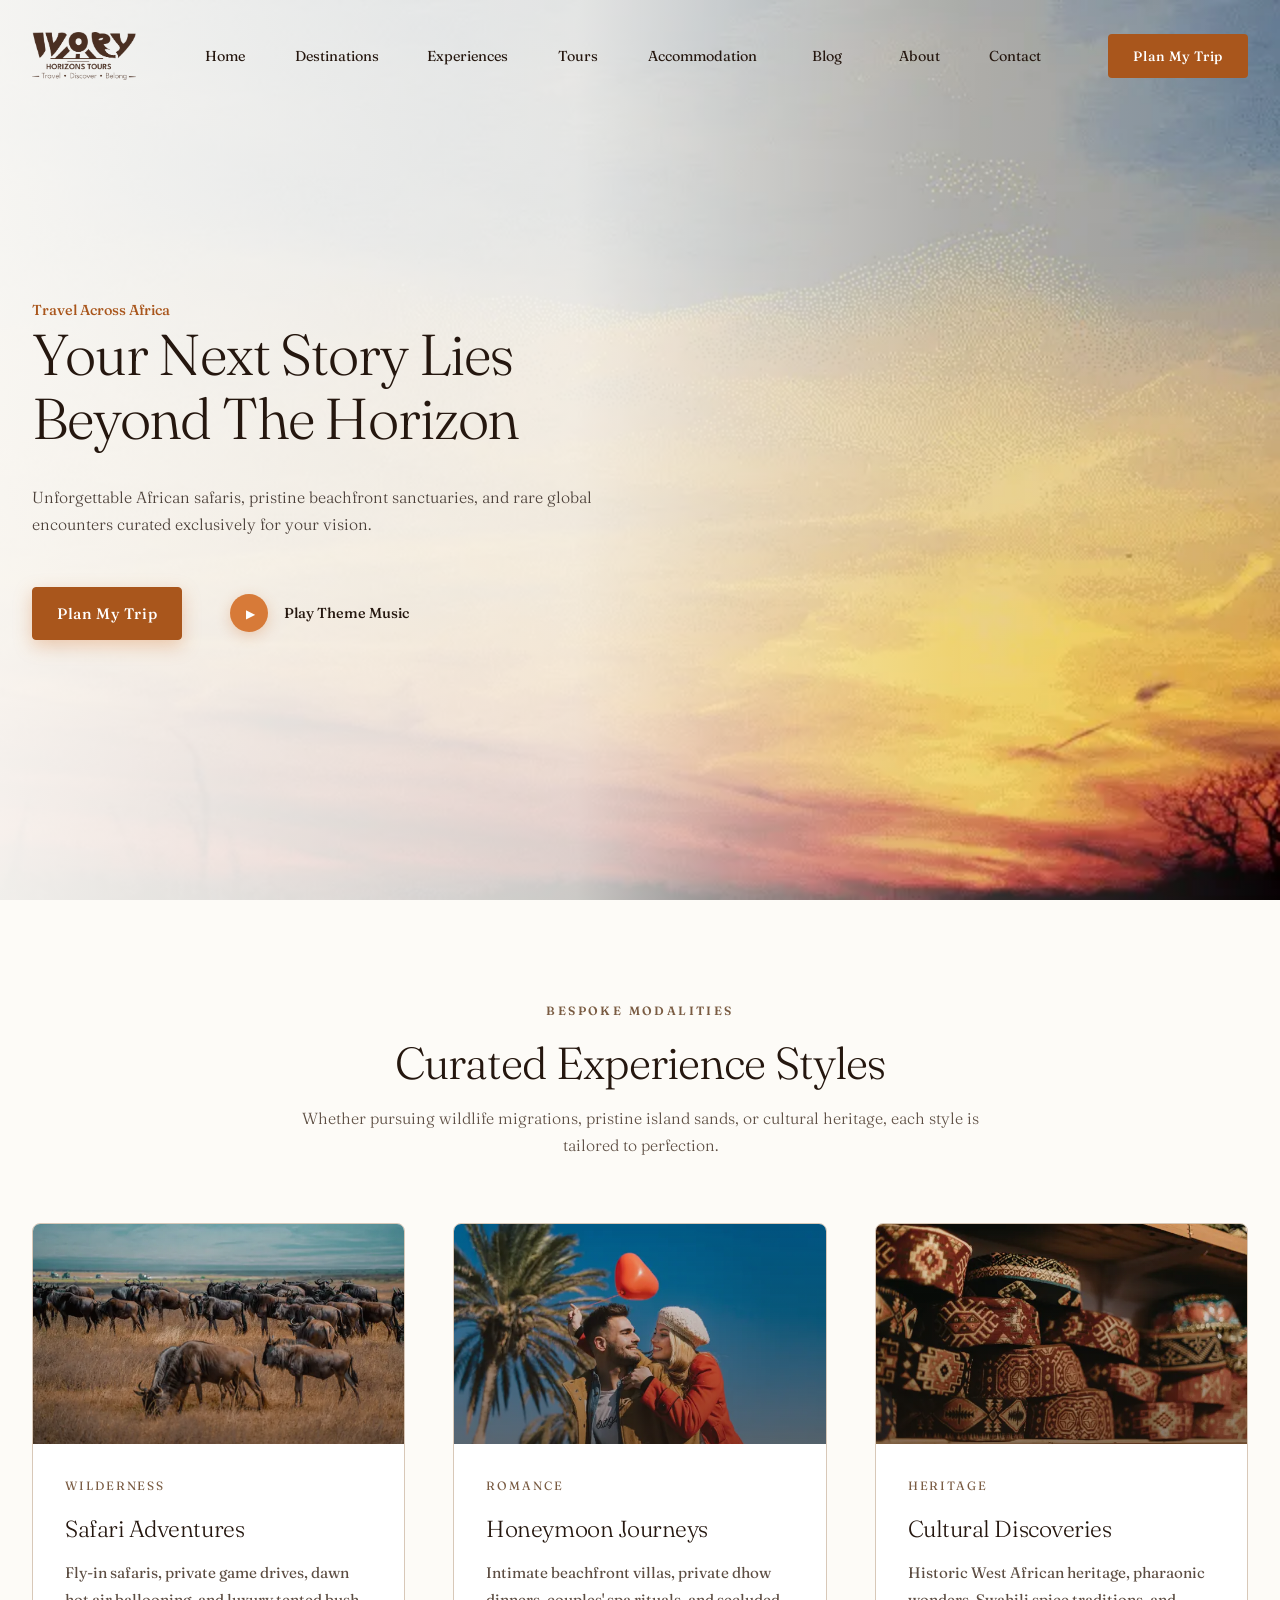
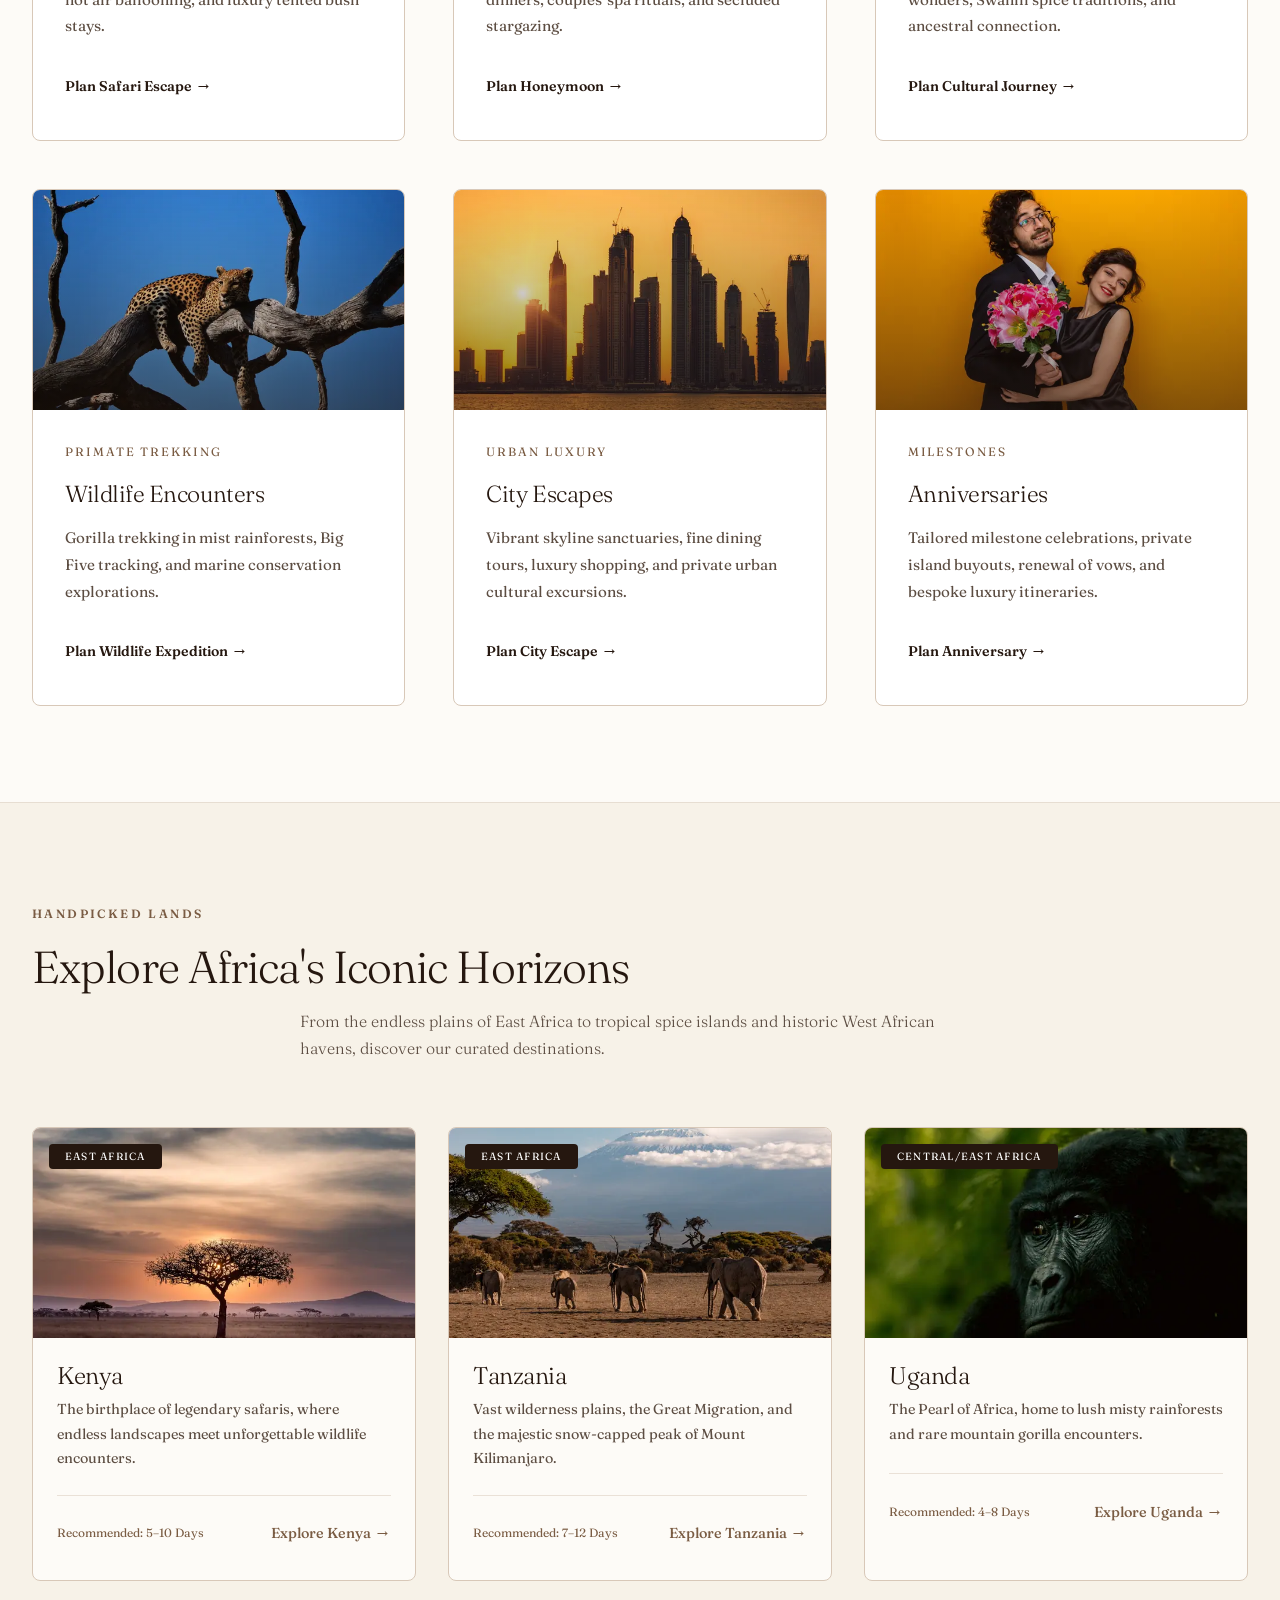
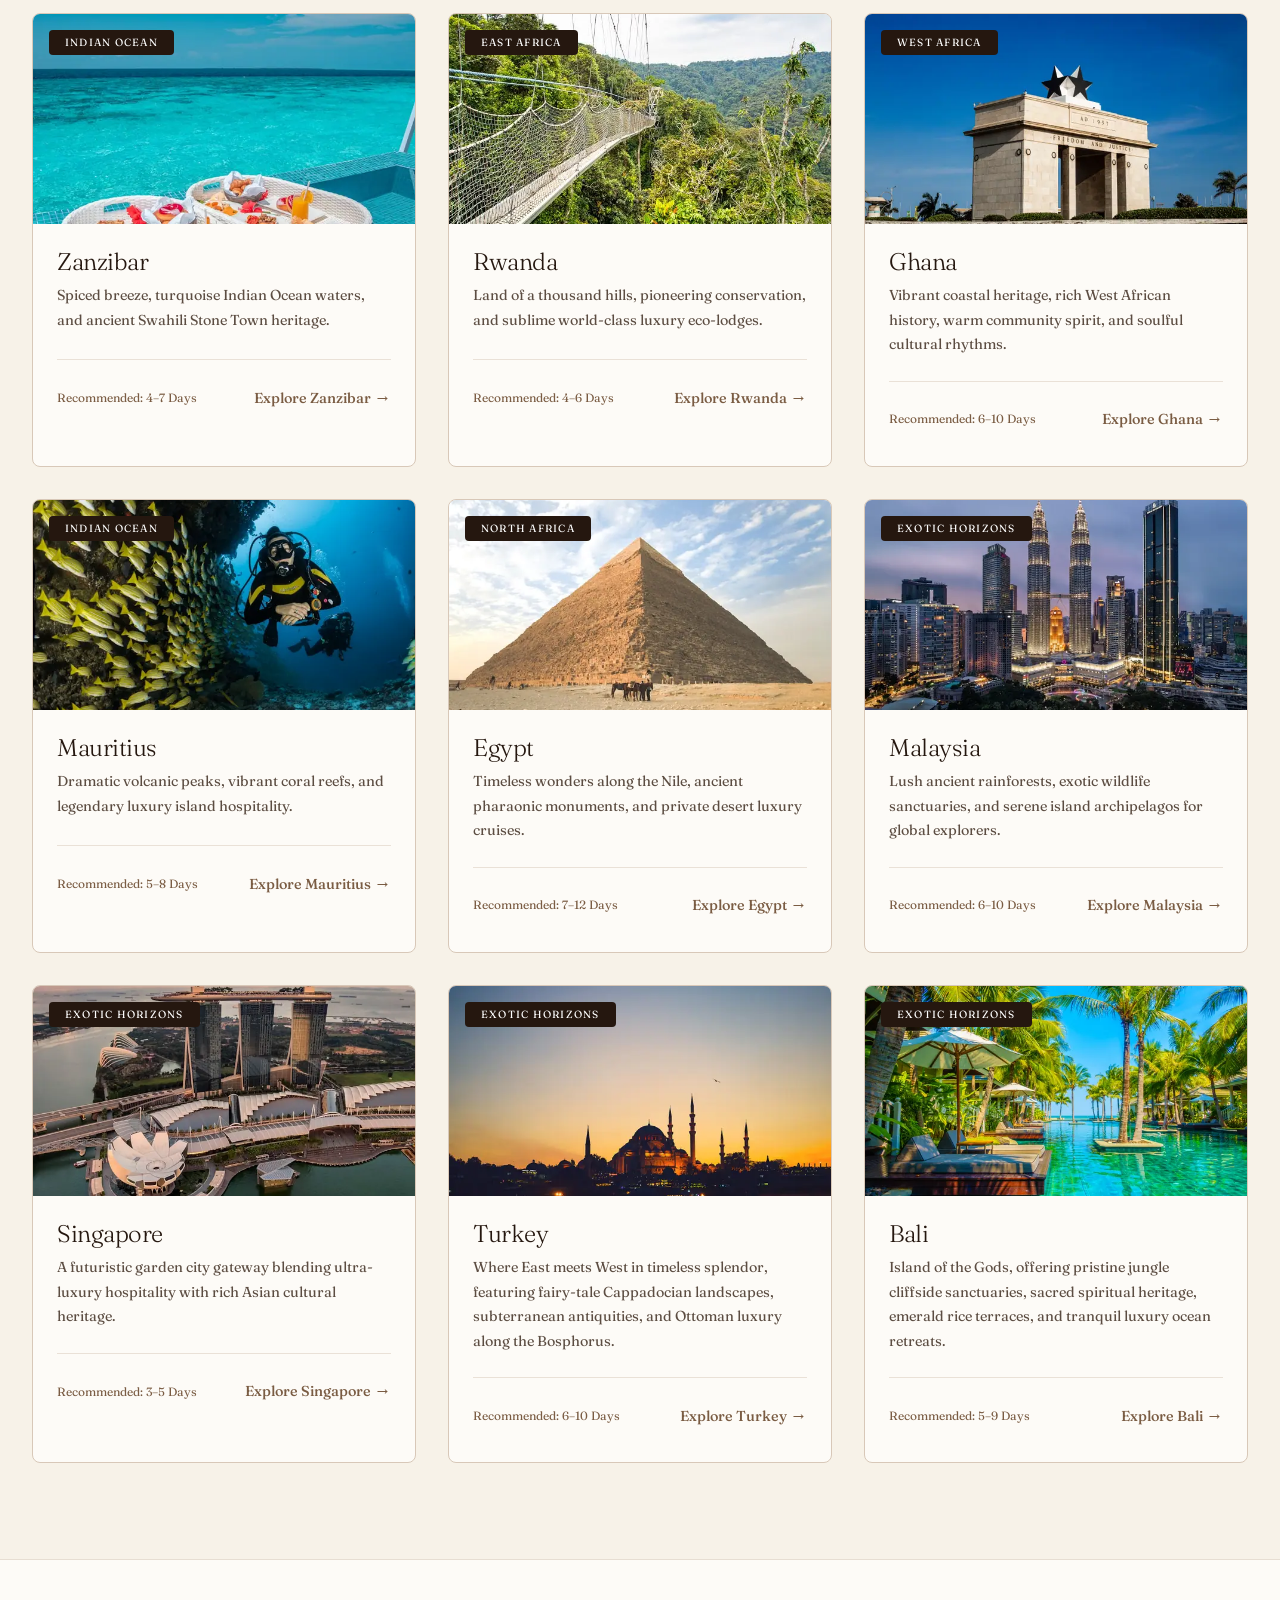
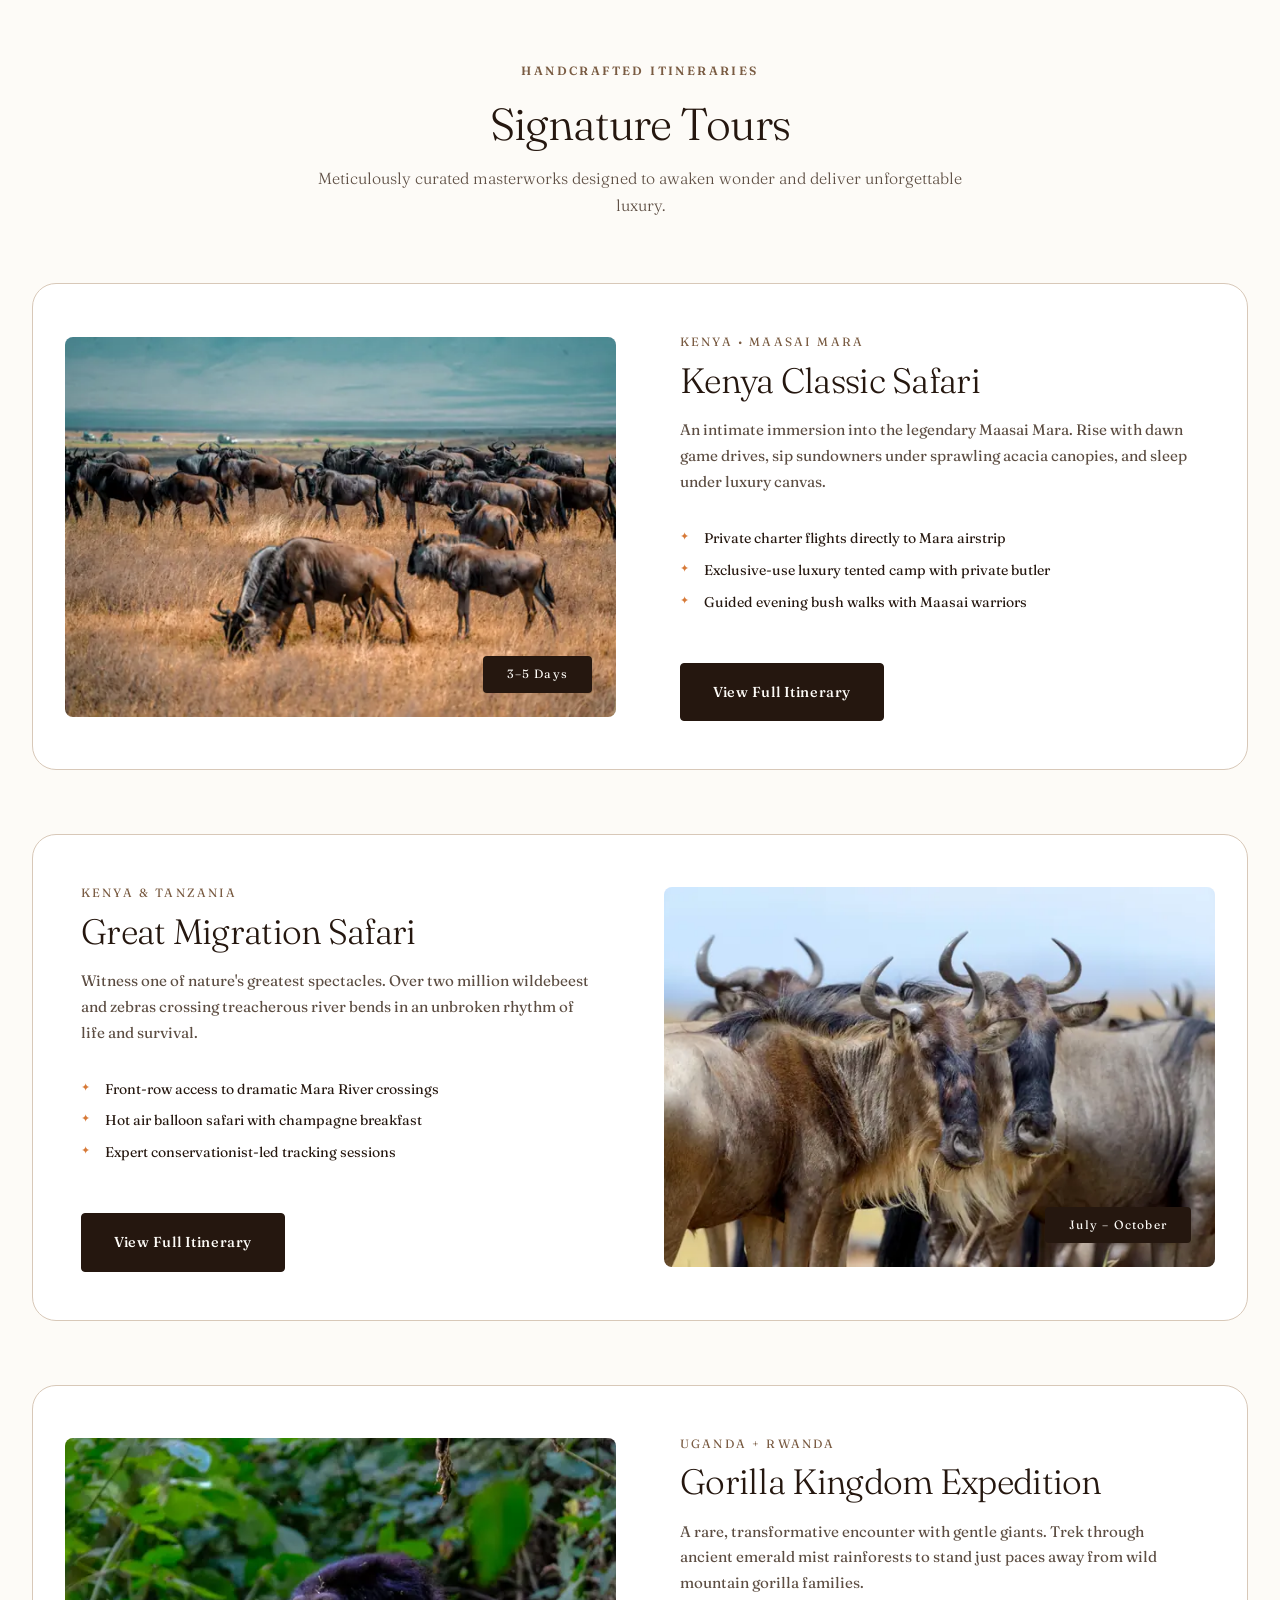
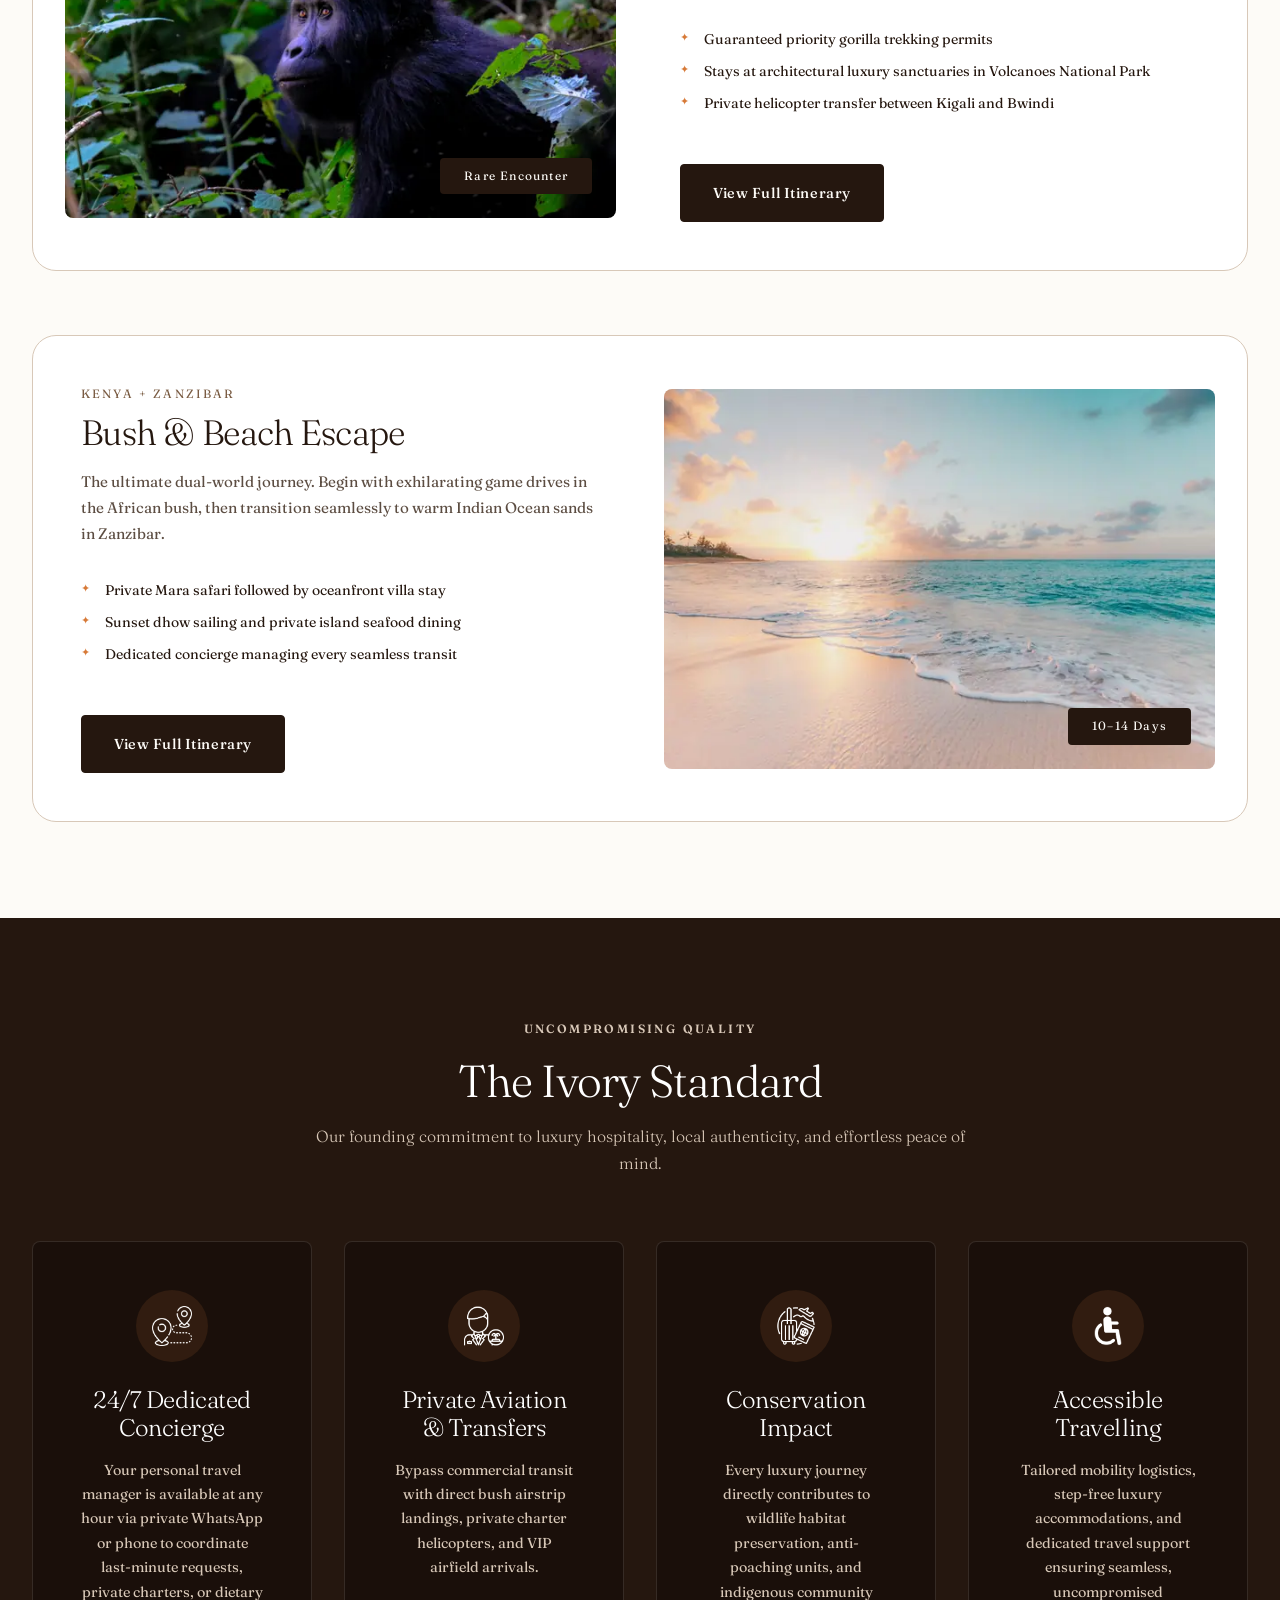
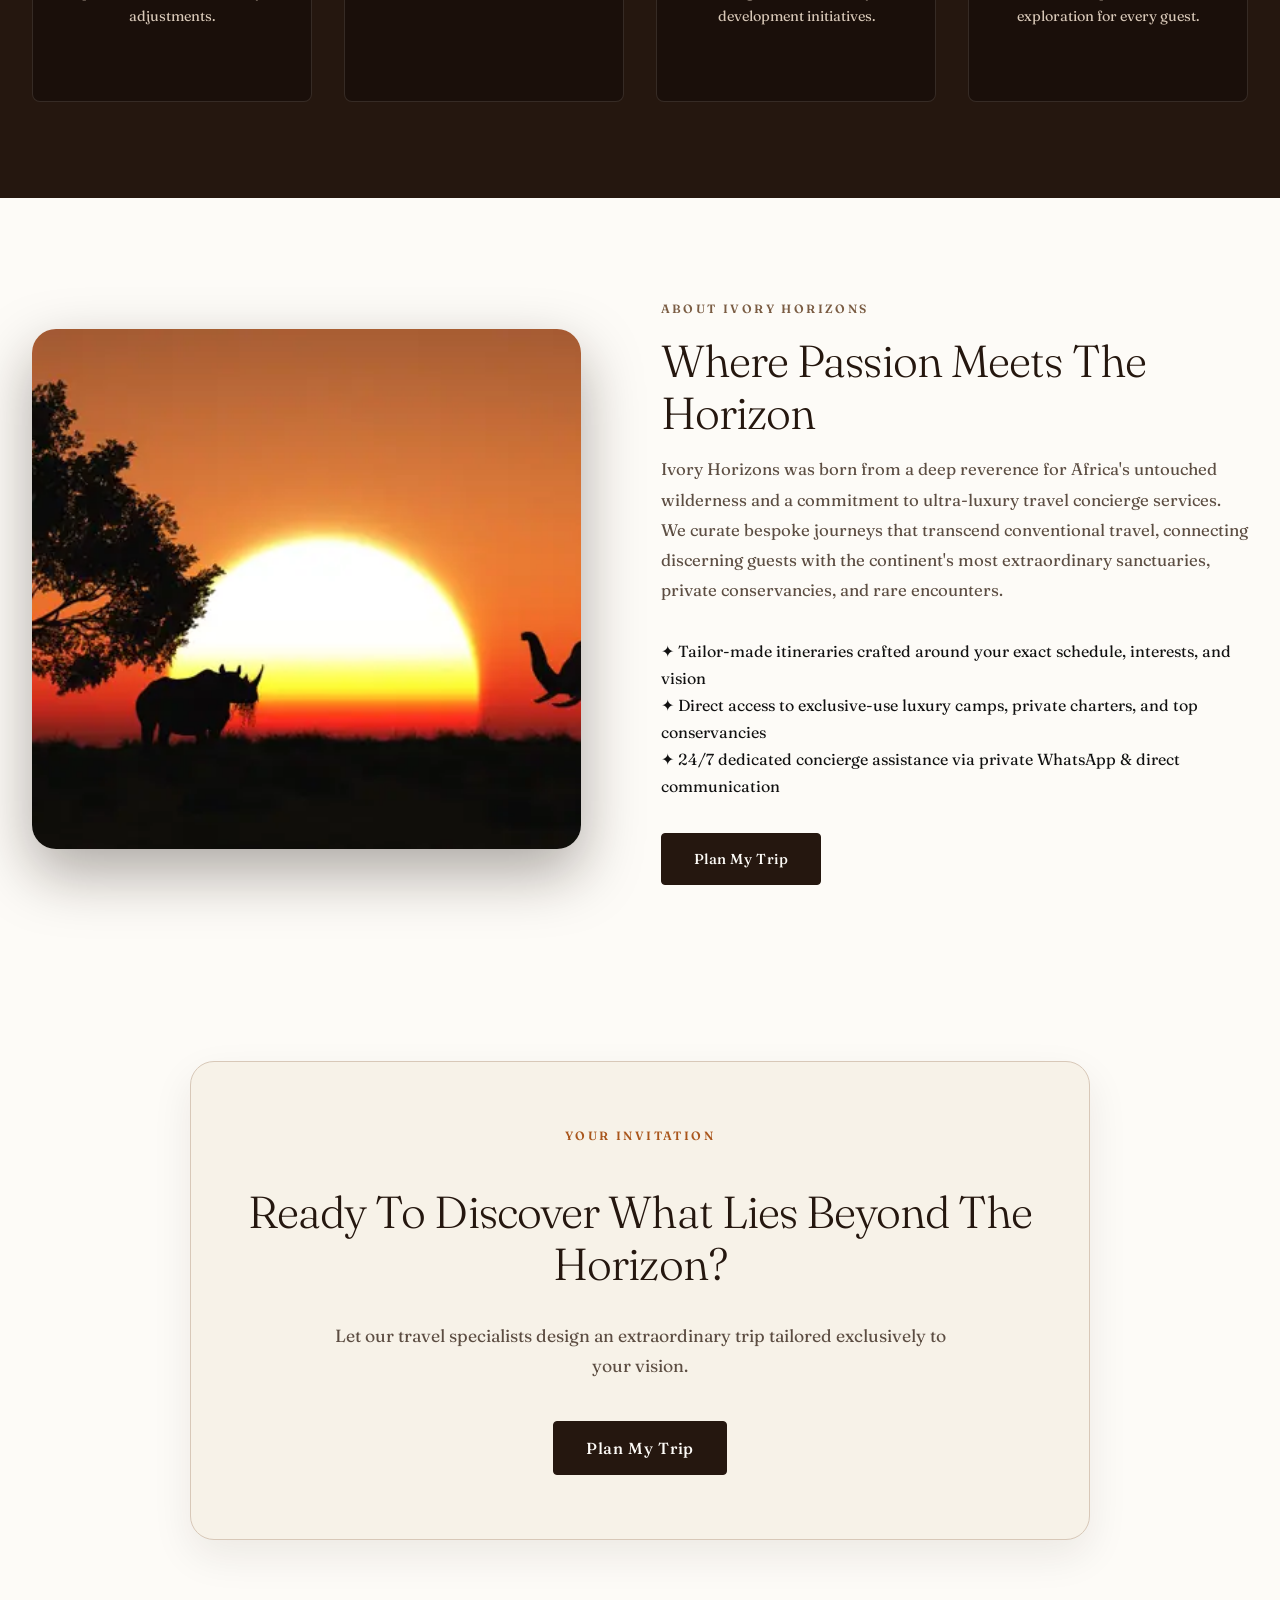
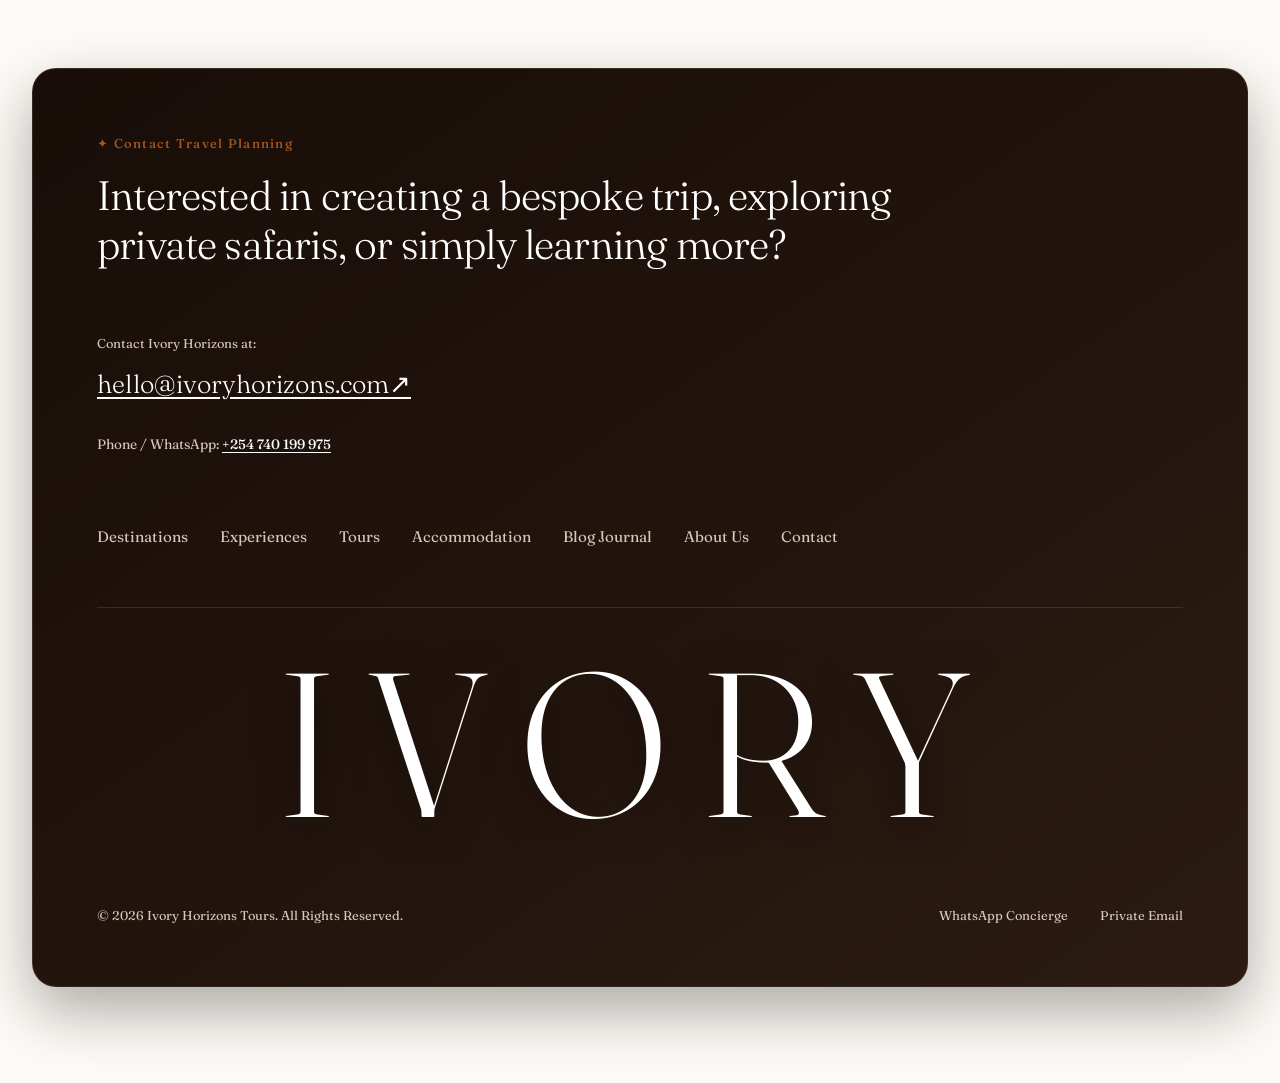
==== index.html @ c6fb1d26 "Perf polish: metric-matched fallback fonts (CLS ~0), non-blocking lenis.css, skip hero rotation on S" ====
<!DOCTYPE html>
<html lang="en">
<head>
  <meta charset="UTF-8">
  <meta name="viewport" content="width=device-width, initial-scale=1.0">
  <title>Ivory Horizons | Luxury Travel Concierge & Bespoke African Safaris</title>
  <meta name="description" content="Ivory Horizons is an ultra-luxury travel concierge specializing in bespoke African safaris, private wilderness expeditions, and high-end retreats tailored to discerning global travelers.">
  <link rel="icon" type="image/svg+xml" href="assets/tour-icons/favicon-set/ivory-32px.svg">
  <link rel="icon" type="image/svg+xml" href="assets/tour-icons/favicon-set/ivory-512px.svg" sizes="any">
  <link rel="apple-touch-icon" href="assets/tour-icons/favicon-set/ivory-180px.svg">
  <meta name="apple-mobile-web-app-title" content="Ivory Horizons">
  <link rel="manifest" href="site.webmanifest">
  
  <link rel="preload" as="image" href="assets/hero/hero-1-poster.webp" fetchpriority="high">
  <link rel="preconnect" href="https://fonts.googleapis.com">
  <link rel="preconnect" href="https://fonts.gstatic.com" crossorigin>
  <link rel="preload" as="style" href="https://fonts.googleapis.com/css2?family=Fraunces:ital,opsz,wght@0,9..144,300;0,9..144,400;0,9..144,500;0,9..144,600;1,9..144,300&display=swap" onload="this.onload=null;this.rel='stylesheet'">
  <noscript><link rel="stylesheet" href="https://fonts.googleapis.com/css2?family=Fraunces:ital,opsz,wght@0,9..144,300;0,9..144,400;0,9..144,500;0,9..144,600;1,9..144,300&display=swap"></noscript>
  
  <link rel="stylesheet" href="assets/vendor/lenis/lenis.css" media="print" onload="this.media='all'">
  <noscript><link rel="stylesheet" href="assets/vendor/lenis/lenis.css"></noscript>
  <link rel="stylesheet" href="style.css">
</head>
<body>
  <a class="skip-link" href="#main-content">Skip to main content</a>
  <audio id="bgMusic" loop preload="none">
    <source src="assets/background-music/masai-mara-v2-mastered-by-john-elleson-hartley.mp3" type="audio/mpeg">
  </audio>

  <!-- Navigation Header -->
  <header class="site-header" id="siteHeader">
    <div class="header-container">
      <a href="index.html" class="brand-logo" aria-label="Ivory Horizons Home">
        <img width="645" height="298" src="assets/images/ivory-dark-no-bg.png" alt="Ivory Horizons Tours logo" class="brand-logo-img" onerror="this.style.display='none'; this.nextElementSibling.style.display='block';">
        <span class="logo-mark-text" style="display: none;"><span class="logo-accent">Ivory</span> Horizons</span>
      </a>

      <nav class="main-nav" id="mainNav" aria-label="Main Navigation">
        <ul class="nav-list">
          <li><a href="index.html" class="nav-link">Home</a></li>
          <li><a href="#destinations" class="nav-link">Destinations</a></li>
          <li><a href="#experiences" class="nav-link">Experiences</a></li>
          <li><a href="#journeys" class="nav-link">Tours</a></li>
          <li><a href="accommodation.html" class="nav-link">Accommodation</a></li>
          <li><a href="blog.html" class="nav-link">Blog</a></li>
          <li><a href="#about" class="nav-link">About</a></li>
          <li><a href="#contact" class="nav-link">Contact</a></li>
        </ul>
      </nav>

      <div class="header-actions">
        <button type="button" class="btn btn-header-cta concierge-trigger">Plan My Trip</button>
        <button type="button" class="mobile-toggle" id="mobileToggle" aria-label="Toggle navigation menu" aria-expanded="false" aria-controls="mainNav">
          <span></span>
          <span></span>
        </button>
      </div>
    </div>
  </header>

  <main id="main-content" tabindex="-1">
    <!-- Section 1: Hero Section (looping muted video playlist, poster shown until playback / for reduced motion) -->
    <section class="hero-inspo-layout" id="home">
      <div class="hero-bg-wrapper">
        <video class="hero-video-bg" id="heroVideo" autoplay muted loop playsinline preload="auto" poster="assets/hero/hero-1-poster.webp" width="800" height="450" aria-hidden="true" tabindex="-1">
          <source src="assets/hero/hero-1.mp4" type="video/mp4">
        </video>
        <div class="hero-overlay"></div>
      </div>

      <div class="container hero-container-grid">
        <div class="hero-content-left">
          <span class="hero-tag">Travel Across Africa</span>
          <h1 class="hero-title">Your Next Story Lies Beyond The Horizon</h1>
          <p class="hero-description">
            Unforgettable African safaris, pristine beachfront sanctuaries, and rare global encounters curated exclusively for your vision.
          </p>

          <div class="hero-cta-group">
            <button type="button" class="btn btn-inspo-primary concierge-trigger" id="heroPrimaryCta">Plan My Trip</button>
            <button type="button" class="btn-play-trigger" id="playMusicBtn" aria-label="Toggle background theme music">
              <span class="play-icon" id="playIcon">▶</span>
              <span class="play-text" id="playText">Play Theme Music</span>
            </button>
          </div>
        </div>
      </div>
    </section>

    <!-- Section 2: Curated Modalities (Experiences) -->
    <section class="section section-experiences" id="experiences">
      <div class="container">
        <div class="section-header text-center">
          <span class="section-badge">Bespoke Modalities</span>
          <h2 class="section-title">Curated Experience Styles</h2>
          <p class="section-subtitle">
            Whether pursuing wildlife migrations, pristine island sands, or cultural heritage, each style is tailored to perfection.
          </p>
        </div>

        <div class="experience-grid">
          <!-- Modality 1: Safari Adventure -->
          <article class="experience-card">
            <div class="card-image-wrap">
              <img width="1024" height="683" decoding="async" src="assets/images/curated-modalities/safari-adventure.webp" srcset="assets/images/curated-modalities/safari-adventure-640.webp 640w, assets/images/curated-modalities/safari-adventure.webp 1024w, assets/images/curated-modalities/safari-adventure-1920.webp 1920w" sizes="(max-width: 600px) 100vw, (max-width: 1100px) 50vw, 400px" alt="Safari Adventure in East Africa" loading="lazy" onerror="this.src='assets/images/journey-migration.webp';">
              <div class="card-overlay"></div>
            </div>
            <div class="card-content">
              <span class="card-category">Wilderness</span>
              <h3 class="card-title">Safari Adventures</h3>
              <p class="card-desc">Fly-in safaris, private game drives, dawn hot air ballooning, and luxury tented bush stays.</p>
              <button type="button" class="card-link concierge-trigger" data-type="Safari Adventure">Plan Safari Escape &rarr;</button>
            </div>
          </article>

          <!-- Modality 2: Honeymoon Journeys -->
          <article class="experience-card">
            <div class="card-image-wrap">
              <img width="1024" height="683" decoding="async" src="assets/images/curated-modalities/honeymoon-journeys.webp" srcset="assets/images/curated-modalities/honeymoon-journeys-640.webp 640w, assets/images/curated-modalities/honeymoon-journeys.webp 1024w, assets/images/curated-modalities/honeymoon-journeys-1920.webp 1920w" sizes="(max-width: 600px) 100vw, (max-width: 1100px) 50vw, 400px" alt="Honeymoon Journeys in Zanzibar and Mauritius" loading="lazy" onerror="this.src='assets/images/honeymoon-journey.webp';">
              <div class="card-overlay"></div>
            </div>
            <div class="card-content">
              <span class="card-category">Romance</span>
              <h3 class="card-title">Honeymoon Journeys</h3>
              <p class="card-desc">Intimate beachfront villas, private dhow dinners, couples' spa rituals, and secluded stargazing.</p>
              <button type="button" class="card-link concierge-trigger" data-type="Honeymoon">Plan Honeymoon &rarr;</button>
            </div>
          </article>

          <!-- Modality 3: Cultural Discoveries -->
          <article class="experience-card">
            <div class="card-image-wrap">
              <img width="1024" height="683" decoding="async" src="assets/images/curated-modalities/cultural-discoveries.webp" srcset="assets/images/curated-modalities/cultural-discoveries-640.webp 640w, assets/images/curated-modalities/cultural-discoveries.webp 1024w, assets/images/curated-modalities/cultural-discoveries-1920.webp 1920w" sizes="(max-width: 600px) 100vw, (max-width: 1100px) 50vw, 400px" alt="Cultural Discoveries in Ghana and Egypt" loading="lazy" onerror="this.src='assets/images/founder-story.webp';">
              <div class="card-overlay"></div>
            </div>
            <div class="card-content">
              <span class="card-category">Heritage</span>
              <h3 class="card-title">Cultural Discoveries</h3>
              <p class="card-desc">Historic West African heritage, pharaonic wonders, Swahili spice traditions, and ancestral connection.</p>
              <button type="button" class="card-link concierge-trigger" data-type="Cultural Discoveries">Plan Cultural Journey &rarr;</button>
            </div>
          </article>

          <!-- Modality 4: Wildlife Encounters -->
          <article class="experience-card">
            <div class="card-image-wrap">
              <img width="1024" height="685" decoding="async" src="assets/images/curated-modalities/wildlife-experiences.webp" srcset="assets/images/curated-modalities/wildlife-experiences-640.webp 640w, assets/images/curated-modalities/wildlife-experiences.webp 1024w, assets/images/curated-modalities/wildlife-experiences-1920.webp 1920w" sizes="(max-width: 600px) 100vw, (max-width: 1100px) 50vw, 400px" alt="Wildlife experiences mountain gorilla trekking" loading="lazy" onerror="this.src='assets/images/wildlife-experience.webp';">
              <div class="card-overlay"></div>
            </div>
            <div class="card-content">
              <span class="card-category">Primate Trekking</span>
              <h3 class="card-title">Wildlife Encounters</h3>
              <p class="card-desc">Gorilla trekking in mist rainforests, Big Five tracking, and marine conservation explorations.</p>
              <button type="button" class="card-link concierge-trigger" data-type="Wildlife Expedition">Plan Wildlife Expedition &rarr;</button>
            </div>
          </article>

          <!-- Modality 5: City Escapes -->
          <article class="experience-card">
            <div class="card-image-wrap">
              <img width="1024" height="683" decoding="async" src="assets/images/curated-modalities/city-escapes.webp" srcset="assets/images/curated-modalities/city-escapes-640.webp 640w, assets/images/curated-modalities/city-escapes.webp 1024w, assets/images/curated-modalities/city-escapes-1920.webp 1920w" sizes="(max-width: 600px) 100vw, (max-width: 1100px) 50vw, 400px" alt="City Escapes urban luxury travel" loading="lazy" onerror="this.src='assets/images/beach-escape.webp';">
              <div class="card-overlay"></div>
            </div>
            <div class="card-content">
              <span class="card-category">Urban Luxury</span>
              <h3 class="card-title">City Escapes</h3>
              <p class="card-desc">Vibrant skyline sanctuaries, fine dining tours, luxury shopping, and private urban cultural excursions.</p>
              <button type="button" class="card-link concierge-trigger" data-type="City Escapes">Plan City Escape &rarr;</button>
            </div>
          </article>

          <!-- Modality 6: Anniversaries -->
          <article class="experience-card">
            <div class="card-image-wrap">
              <img width="1024" height="683" decoding="async" src="assets/images/curated-modalities/anniversaries.webp" srcset="assets/images/curated-modalities/anniversaries-640.webp 640w, assets/images/curated-modalities/anniversaries.webp 1024w, assets/images/curated-modalities/anniversaries-1920.webp 1920w" sizes="(max-width: 600px) 100vw, (max-width: 1100px) 50vw, 400px" alt="Anniversaries and milestone celebrations" loading="lazy" onerror="this.src='assets/images/luxury-retreat.webp';">
              <div class="card-overlay"></div>
            </div>
            <div class="card-content">
              <span class="card-category">Milestones</span>
              <h3 class="card-title">Anniversaries</h3>
              <p class="card-desc">Tailored milestone celebrations, private island buyouts, renewal of vows, and bespoke luxury itineraries.</p>
              <button type="button" class="card-link concierge-trigger" data-type="Anniversary">Plan Anniversary &rarr;</button>
            </div>
          </article>
        </div>
      </div>
    </section>

    <!-- Section 3: Iconic Horizons (Destinations) -->
    <section class="section section-destinations" id="destinations">
      <div class="container">
        <div class="section-header">
          <div class="header-meta">
            <span class="section-badge">Handpicked Lands</span>
            <h2 class="section-title">Explore Africa's Iconic Horizons</h2>
          </div>
          <p class="section-subtitle">
            From the endless plains of East Africa to tropical spice islands and historic West African havens, discover our curated destinations.
          </p>
        </div>

        <div class="destination-grid">
          <!-- Destination 1: Kenya -->
          <article class="destination-card">
            <div class="dest-image-box">
              <img decoding="async" width="1024" height="770" src="assets/images/journey-migration.webp" srcset="assets/images/journey-migration-640.webp 640w, assets/images/journey-migration.webp 1024w" sizes="(max-width: 768px) 100vw, (max-width: 1200px) 50vw, 600px" alt="Kenya Maasai Mara wildlife" loading="lazy" onerror="this.src='https://images.unsplash.com/photo-1516426122078-c23e76319801?auto=format&fit=crop&w=800&q=80';">
              <span class="dest-badge">East Africa</span>
            </div>
            <div class="dest-body">
              <h3 class="dest-title">Kenya</h3>
              <p class="dest-text">The birthplace of legendary safaris, where endless landscapes meet unforgettable wildlife encounters.</p>
              <div class="dest-footer">
                <span class="dest-duration">Recommended: 5–10 Days</span>
                <a href="destination.html?dest=Kenya" class="btn-text">Explore Kenya &rarr;</a>
              </div>
            </div>
          </article>

          <!-- Destination 2: Tanzania -->
          <article class="destination-card">
            <div class="dest-image-box">
              <img width="1024" height="683" decoding="async" src="assets/images/handpicked-lands/tanzania.webp" srcset="assets/images/handpicked-lands/tanzania-640.webp 640w, assets/images/handpicked-lands/tanzania.webp 1024w, assets/images/handpicked-lands/tanzania-1920.webp 1920w" sizes="(max-width: 768px) 100vw, (max-width: 1200px) 50vw, 600px" alt="Tanzania Serengeti savannah" loading="lazy" onerror="this.src='assets/images/dest-tanzania.webp';">
              <span class="dest-badge">East Africa</span>
            </div>
            <div class="dest-body">
              <h3 class="dest-title">Tanzania</h3>
              <p class="dest-text">Vast wilderness plains, the Great Migration, and the majestic snow-capped peak of Mount Kilimanjaro.</p>
              <div class="dest-footer">
                <span class="dest-duration">Recommended: 7–12 Days</span>
                <a href="destination.html?dest=Tanzania" class="btn-text">Explore Tanzania &rarr;</a>
              </div>
            </div>
          </article>

          <!-- Destination 3: Uganda -->
          <article class="destination-card">
            <div class="dest-image-box">
              <img width="1024" height="1536" decoding="async" src="assets/images/handpicked-lands/uganda.webp" srcset="assets/images/handpicked-lands/uganda-640.webp 640w, assets/images/handpicked-lands/uganda.webp 1024w, assets/images/handpicked-lands/uganda-1920.webp 1920w" sizes="(max-width: 768px) 100vw, (max-width: 1200px) 50vw, 600px" alt="Uganda Bwindi mountain gorilla sanctuary" loading="lazy" onerror="this.src='assets/images/dest-rwanda.webp';">
              <span class="dest-badge">Central/East Africa</span>
            </div>
            <div class="dest-body">
              <h3 class="dest-title">Uganda</h3>
              <p class="dest-text">The Pearl of Africa, home to lush misty rainforests and rare mountain gorilla encounters.</p>
              <div class="dest-footer">
                <span class="dest-duration">Recommended: 4–8 Days</span>
                <a href="destination.html?dest=Uganda" class="btn-text">Explore Uganda &rarr;</a>
              </div>
            </div>
          </article>

          <!-- Destination 4: Zanzibar -->
          <article class="destination-card">
            <div class="dest-image-box">
              <img width="800" height="1199" decoding="async" src="assets/images/dest-zanzibar.webp" srcset="assets/images/dest-zanzibar-640.webp 640w, assets/images/dest-zanzibar.webp 800w" sizes="(max-width: 768px) 100vw, (max-width: 1200px) 50vw, 600px" alt="Zanzibar turquoise ocean and dhow" loading="lazy" onerror="this.src='https://images.unsplash.com/photo-1586861635167-e5223aadc9fe?auto=format&fit=crop&w=800&q=80';">
              <span class="dest-badge">Indian Ocean</span>
            </div>
            <div class="dest-body">
              <h3 class="dest-title">Zanzibar</h3>
              <p class="dest-text">Spiced breeze, turquoise Indian Ocean waters, and ancient Swahili Stone Town heritage.</p>
              <div class="dest-footer">
                <span class="dest-duration">Recommended: 4–7 Days</span>
                <a href="destination.html?dest=Zanzibar" class="btn-text">Explore Zanzibar &rarr;</a>
              </div>
            </div>
          </article>

          <!-- Destination 5: Rwanda -->
          <article class="destination-card">
            <div class="dest-image-box">
              <img width="640" height="480" decoding="async" src="assets/images/handpicked-lands/rwanda.webp" alt="Rwanda Volcanoes luxury eco-lodge" loading="lazy" onerror="this.src='assets/images/dest-rwanda.webp';">
              <span class="dest-badge">East Africa</span>
            </div>
            <div class="dest-body">
              <h3 class="dest-title">Rwanda</h3>
              <p class="dest-text">Land of a thousand hills, pioneering conservation, and sublime world-class luxury eco-lodges.</p>
              <div class="dest-footer">
                <span class="dest-duration">Recommended: 4–6 Days</span>
                <a href="destination.html?dest=Rwanda" class="btn-text">Explore Rwanda &rarr;</a>
              </div>
            </div>
          </article>

          <!-- Destination 6: Ghana -->
          <article class="destination-card">
            <div class="dest-image-box">
              <img width="1024" height="683" decoding="async" src="assets/images/handpicked-lands/accra-ghana.webp" srcset="assets/images/handpicked-lands/accra-ghana-640.webp 640w, assets/images/handpicked-lands/accra-ghana.webp 1024w, assets/images/handpicked-lands/accra-ghana-1920.webp 1920w" sizes="(max-width: 768px) 100vw, (max-width: 1200px) 50vw, 600px" alt="Ghana coastal cultural heritage" loading="lazy" onerror="this.src='assets/images/dest-ghana.webp';">
              <span class="dest-badge">West Africa</span>
            </div>
            <div class="dest-body">
              <h3 class="dest-title">Ghana</h3>
              <p class="dest-text">Vibrant coastal heritage, rich West African history, warm community spirit, and soulful cultural rhythms.</p>
              <div class="dest-footer">
                <span class="dest-duration">Recommended: 6–10 Days</span>
                <a href="destination.html?dest=Ghana" class="btn-text">Explore Ghana &rarr;</a>
              </div>
            </div>
          </article>

          <!-- Destination 7: Mauritius -->
          <article class="destination-card">
            <div class="dest-image-box">
              <img width="800" height="533" decoding="async" src="assets/images/dest-mauritius.webp" srcset="assets/images/dest-mauritius-640.webp 640w, assets/images/dest-mauritius.webp 800w" sizes="(max-width: 768px) 100vw, (max-width: 1200px) 50vw, 600px" alt="Mauritius luxury island resort" loading="lazy" onerror="this.src='https://images.unsplash.com/photo-1544551763-46a013bb70d5?auto=format&fit=crop&w=800&q=80';">
              <span class="dest-badge">Indian Ocean</span>
            </div>
            <div class="dest-body">
              <h3 class="dest-title">Mauritius</h3>
              <p class="dest-text">Dramatic volcanic peaks, vibrant coral reefs, and legendary luxury island hospitality.</p>
              <div class="dest-footer">
                <span class="dest-duration">Recommended: 5–8 Days</span>
                <a href="destination.html?dest=Mauritius" class="btn-text">Explore Mauritius &rarr;</a>
              </div>
            </div>
          </article>

          <!-- Destination 8: Egypt -->
          <article class="destination-card">
            <div class="dest-image-box">
              <img width="800" height="533" decoding="async" src="assets/images/dest-egypt.webp" srcset="assets/images/dest-egypt-640.webp 640w, assets/images/dest-egypt.webp 800w" sizes="(max-width: 768px) 100vw, (max-width: 1200px) 50vw, 600px" alt="Egypt Nile River and pharaonic heritage" loading="lazy" onerror="this.src='https://images.unsplash.com/photo-1503177119275-0aa32b3a9368?auto=format&fit=crop&w=800&q=80';">
              <span class="dest-badge">North Africa</span>
            </div>
            <div class="dest-body">
              <h3 class="dest-title">Egypt</h3>
              <p class="dest-text">Timeless wonders along the Nile, ancient pharaonic monuments, and private desert luxury cruises.</p>
              <div class="dest-footer">
                <span class="dest-duration">Recommended: 7–12 Days</span>
                <a href="destination.html?dest=Egypt" class="btn-text">Explore Egypt &rarr;</a>
              </div>
            </div>
          </article>

          <!-- Destination 9: Malaysia -->
          <article class="destination-card">
            <div class="dest-image-box">
              <img width="800" height="538" decoding="async" src="assets/images/dest-malaysia.webp" srcset="assets/images/dest-malaysia-640.webp 640w, assets/images/dest-malaysia.webp 800w" sizes="(max-width: 768px) 100vw, (max-width: 1200px) 50vw, 600px" alt="Malaysia tropical rainforest and islands" loading="lazy" onerror="this.src='https://images.unsplash.com/photo-1596422846543-75c6fc197f07?auto=format&fit=crop&w=800&q=80';">
              <span class="dest-badge">Exotic Horizons</span>
            </div>
            <div class="dest-body">
              <h3 class="dest-title">Malaysia</h3>
              <p class="dest-text">Lush ancient rainforests, exotic wildlife sanctuaries, and serene island archipelagos for global explorers.</p>
              <div class="dest-footer">
                <span class="dest-duration">Recommended: 6–10 Days</span>
                <a href="destination.html?dest=Malaysia" class="btn-text">Explore Malaysia &rarr;</a>
              </div>
            </div>
          </article>

          <!-- Destination 10: Singapore -->
          <article class="destination-card">
            <div class="dest-image-box">
              <img width="800" height="617" decoding="async" src="assets/images/dest-singapore.webp" srcset="assets/images/dest-singapore-640.webp 640w, assets/images/dest-singapore.webp 800w" sizes="(max-width: 768px) 100vw, (max-width: 1200px) 50vw, 600px" alt="Singapore garden city architecture" loading="lazy" onerror="this.src='https://images.unsplash.com/photo-1525625293386-3f8f99389edd?auto=format&fit=crop&w=800&q=80';">
              <span class="dest-badge">Exotic Horizons</span>
            </div>
            <div class="dest-body">
              <h3 class="dest-title">Singapore</h3>
              <p class="dest-text">A futuristic garden city gateway blending ultra-luxury hospitality with rich Asian cultural heritage.</p>
              <div class="dest-footer">
                <span class="dest-duration">Recommended: 3–5 Days</span>
                <a href="destination.html?dest=Singapore" class="btn-text">Explore Singapore &rarr;</a>
              </div>
            </div>
          </article>

          <!-- Destination 11: Turkey -->
          <article class="destination-card">
            <div class="dest-image-box">
              <img width="1024" height="683" decoding="async" src="assets/images/handpicked-lands/turkey.webp" srcset="assets/images/handpicked-lands/turkey-640.webp 640w, assets/images/handpicked-lands/turkey.webp 1024w, assets/images/handpicked-lands/turkey-1920.webp 1920w" sizes="(max-width: 768px) 100vw, (max-width: 1200px) 50vw, 600px" alt="Turkey Cappadocia fairy chimneys and Bosphorus" loading="lazy" onerror="this.src='assets/images/handpicked-lands/turkey.webp';">
              <span class="dest-badge">Exotic Horizons</span>
            </div>
            <div class="dest-body">
              <h3 class="dest-title">Turkey</h3>
              <p class="dest-text">Where East meets West in timeless splendor, featuring fairy-tale Cappadocian landscapes, subterranean antiquities, and Ottoman luxury along the Bosphorus.</p>
              <div class="dest-footer">
                <span class="dest-duration">Recommended: 6–10 Days</span>
                <a href="destination.html?dest=Turkey" class="btn-text">Explore Turkey &rarr;</a>
              </div>
            </div>
          </article>

          <!-- Destination 12: Bali -->
          <article class="destination-card">
            <div class="dest-image-box">
              <img width="1024" height="683" decoding="async" src="assets/images/handpicked-lands/bali.webp" srcset="assets/images/handpicked-lands/bali-640.webp 640w, assets/images/handpicked-lands/bali.webp 1024w, assets/images/handpicked-lands/bali-1920.webp 1920w" sizes="(max-width: 768px) 100vw, (max-width: 1200px) 50vw, 600px" alt="Bali lush rice terraces and coastal temples" loading="lazy" onerror="this.src='assets/images/dest-singapore.webp';">
              <span class="dest-badge">Exotic Horizons</span>
            </div>
            <div class="dest-body">
              <h3 class="dest-title">Bali</h3>
              <p class="dest-text">Island of the Gods, offering pristine jungle cliffside sanctuaries, sacred spiritual heritage, emerald rice terraces, and tranquil luxury ocean retreats.</p>
              <div class="dest-footer">
                <span class="dest-duration">Recommended: 5–9 Days</span>
                <a href="destination.html?dest=Bali" class="btn-text">Explore Bali &rarr;</a>
              </div>
            </div>
          </article>
        </div>
      </div>
    </section>

    <!-- Section 4: Signature Journeys -->
    <section class="section section-journeys" id="journeys">
      <div class="container">
        <div class="section-header text-center">
          <span class="section-badge">Handcrafted Itineraries</span>
          <h2 class="section-title">Signature Tours</h2>
          <p class="section-subtitle">
            Meticulously curated masterworks designed to awaken wonder and deliver unforgettable luxury.
          </p>
        </div>

        <div class="journey-showcase">
          <!-- Journey 1: Kenya Classic Safari -->
          <article class="journey-featured-card" data-category="Safari">
            <div class="journey-img-wrap">
              <img decoding="async" width="1024" height="683" src="assets/images/curated-modalities/safari-adventure.webp" srcset="assets/images/curated-modalities/safari-adventure-640.webp 640w, assets/images/curated-modalities/safari-adventure.webp 1024w, assets/images/curated-modalities/safari-adventure-1920.webp 1920w" sizes="(max-width: 768px) 100vw, (max-width: 1200px) 50vw, 600px" alt="Kenya Classic Safari" loading="lazy" onerror="this.src='https://images.unsplash.com/photo-1516426122078-c23e76319801?auto=format&fit=crop&w=1200&q=80';">
              <div class="journey-tag-floating">3–5 Days</div>
            </div>
            <div class="journey-info">
              <div class="journey-header">
                <span class="journey-location">Kenya • Maasai Mara</span>
                <h3 class="journey-title">Kenya Classic Safari</h3>
              </div>
              <p class="journey-excerpt">
                An intimate immersion into the legendary Maasai Mara. Rise with dawn game drives, sip sundowners under sprawling acacia canopies, and sleep under luxury canvas.
              </p>
              <ul class="journey-highlights">
                <li>Private charter flights directly to Mara airstrip</li>
                <li>Exclusive-use luxury tented camp with private butler</li>
                <li>Guided evening bush walks with Maasai warriors</li>
              </ul>
              <div class="journey-cta">
                <a href="journey.html?id=mara-classic" class="btn btn-primary">View Full Itinerary</a>
              </div>
            </div>
          </article>

          <!-- Journey 2: Great Migration Safari -->
          <article class="journey-featured-card reverse" data-category="Safari">
            <div class="journey-img-wrap">
              <img width="1024" height="683" decoding="async" src="assets/images/signature-tours-imgs/great-migration-safari.webp" srcset="assets/images/signature-tours-imgs/great-migration-safari-640.webp 640w, assets/images/signature-tours-imgs/great-migration-safari.webp 1024w, assets/images/signature-tours-imgs/great-migration-safari-1920.webp 1920w" sizes="(max-width: 768px) 100vw, (max-width: 1200px) 50vw, 600px" alt="Great Migration Safari" loading="lazy" onerror="this.src='assets/images/journey-migration.webp';">
              <div class="journey-tag-floating">July – October</div>
            </div>
            <div class="journey-info">
              <div class="journey-header">
                <span class="journey-location">Kenya & Tanzania</span>
                <h3 class="journey-title">Great Migration Safari</h3>
              </div>
              <p class="journey-excerpt">
                Witness one of nature's greatest spectacles. Over two million wildebeest and zebras crossing treacherous river bends in an unbroken rhythm of life and survival.
              </p>
              <ul class="journey-highlights">
                <li>Front-row access to dramatic Mara River crossings</li>
                <li>Hot air balloon safari with champagne breakfast</li>
                <li>Expert conservationist-led tracking sessions</li>
              </ul>
              <div class="journey-cta">
                <a href="journey.html?id=great-migration" class="btn btn-primary">View Full Itinerary</a>
              </div>
            </div>
          </article>

          <!-- Journey 3: Gorilla Kingdom Expedition -->
          <article class="journey-featured-card" data-category="Wildlife">
            <div class="journey-img-wrap">
              <img width="1024" height="683" decoding="async" src="assets/images/signature-tours-imgs/gorilla-kingdom.webp" srcset="assets/images/signature-tours-imgs/gorilla-kingdom-640.webp 640w, assets/images/signature-tours-imgs/gorilla-kingdom.webp 1024w, assets/images/signature-tours-imgs/gorilla-kingdom-1920.webp 1920w" sizes="(max-width: 768px) 100vw, (max-width: 1200px) 50vw, 600px" alt="Gorilla Kingdom Expedition" loading="lazy" onerror="this.src='assets/images/journey-gorilla.webp';">
              <div class="journey-tag-floating">Rare Encounter</div>
            </div>
            <div class="journey-info">
              <div class="journey-header">
                <span class="journey-location">Uganda + Rwanda</span>
                <h3 class="journey-title">Gorilla Kingdom Expedition</h3>
              </div>
              <p class="journey-excerpt">
                A rare, transformative encounter with gentle giants. Trek through ancient emerald mist rainforests to stand just paces away from wild mountain gorilla families.
              </p>
              <ul class="journey-highlights">
                <li>Guaranteed priority gorilla trekking permits</li>
                <li>Stays at architectural luxury sanctuaries in Volcanoes National Park</li>
                <li>Private helicopter transfer between Kigali and Bwindi</li>
              </ul>
              <div class="journey-cta">
                <a href="journey.html?id=gorilla-kingdom" class="btn btn-primary">View Full Itinerary</a>
              </div>
            </div>
          </article>

          <!-- Journey 4: Bush & Beach Escape -->
          <article class="journey-featured-card reverse" data-category="Beach">
            <div class="journey-img-wrap">
              <img width="1024" height="681" decoding="async" src="assets/images/beach-escape.webp" srcset="assets/images/beach-escape-640.webp 640w, assets/images/beach-escape.webp 1024w" sizes="(max-width: 768px) 100vw, (max-width: 1200px) 50vw, 600px" alt="Bush & Beach Escape" loading="lazy" onerror="this.src='https://images.unsplash.com/photo-1507525428034-b723cf961d3e?auto=format&fit=crop&w=1200&q=80';">
              <div class="journey-tag-floating">10–14 Days</div>
            </div>
            <div class="journey-info">
              <div class="journey-header">
                <span class="journey-location">Kenya + Zanzibar</span>
                <h3 class="journey-title">Bush & Beach Escape</h3>
              </div>
              <p class="journey-excerpt">
                The ultimate dual-world journey. Begin with exhilarating game drives in the African bush, then transition seamlessly to warm Indian Ocean sands in Zanzibar.
              </p>
              <ul class="journey-highlights">
                <li>Private Mara safari followed by oceanfront villa stay</li>
                <li>Sunset dhow sailing and private island seafood dining</li>
                <li>Dedicated concierge managing every seamless transit</li>
              </ul>
              <div class="journey-cta">
                <a href="journey.html?id=bush-beach" class="btn btn-primary">View Full Itinerary</a>
              </div>
            </div>
          </article>
        </div>
      </div>
    </section>

    <!-- Section 5: The Ivory Standard (SVG Tour Icons) -->
    <section class="section section-standard" id="standard">
      <div class="container">
        <div class="section-header text-center">
          <span class="section-badge badge-light">Uncompromising Quality</span>
          <h2 class="section-title">The Ivory Standard</h2>
          <p class="section-subtitle">
            Our founding commitment to luxury hospitality, local authenticity, and effortless peace of mind.
          </p>
        </div>

        <div class="standard-grid">
          <div class="standard-card">
            <div class="standard-icon-wrap">
              <img src="assets/tour-icons/homepage-crafted-around-you-icon.svg" alt="24/7 Dedicated Concierge" class="standard-svg-icon">
            </div>
            <h3 class="standard-card-title">24/7 Dedicated Concierge</h3>
            <p class="standard-card-text">
              Your personal travel manager is available at any hour via private WhatsApp or phone to coordinate last-minute requests, private charters, or dietary adjustments.
            </p>
          </div>

          <div class="standard-card">
            <div class="standard-icon-wrap">
              <img src="assets/tour-icons/home-page-every-detail-considered-icon.svg" alt="Private Aviation & Transfers" class="standard-svg-icon">
            </div>
            <h3 class="standard-card-title">Private Aviation & Transfers</h3>
            <p class="standard-card-text">
              Bypass commercial transit with direct bush airstrip landings, private charter helicopters, and VIP airfield arrivals.
            </p>
          </div>

          <div class="standard-card">
            <div class="standard-icon-wrap">
              <img src="assets/tour-icons/home-global-excellence-icon.svg" alt="Conservation Impact" class="standard-svg-icon">
            </div>
            <h3 class="standard-card-title">Conservation Impact</h3>
            <p class="standard-card-text">
              Every luxury journey directly contributes to wildlife habitat preservation, anti-poaching units, and indigenous community development initiatives.
            </p>
          </div>

          <div class="standard-card">
            <div class="standard-icon-wrap">
              <img src="assets/tour-icons/accessible-travelling.svg" alt="Accessible Travelling" class="standard-svg-icon">
            </div>
            <h3 class="standard-card-title">Accessible Travelling</h3>
            <p class="standard-card-text">
              Tailored mobility logistics, step-free luxury accommodations, and dedicated travel support ensuring seamless, uncompromised exploration for every guest.
            </p>
          </div>
        </div>
      </div>
    </section>

    <!-- Section 6: Where Passion Meets The Horizon -->
    <section class="section section-story" id="about">
      <div class="container">
        <div class="story-layout">
          <div class="story-image-wrap">
            <img width="1024" height="595" decoding="async" src="assets/images/where-passion-meets-horizon.webp" srcset="assets/images/where-passion-meets-horizon-640.webp 640w, assets/images/where-passion-meets-horizon.webp 1024w, assets/images/where-passion-meets-horizon-1920.webp 1920w" sizes="(max-width: 768px) 100vw, (max-width: 1200px) 50vw, 600px" alt="Ivory Horizons African sunset wilderness horizon" loading="lazy" onerror="this.src='assets/images/dest-tanzania.webp';">
          </div>

          <div class="story-content">
            <span class="section-badge">About Ivory Horizons</span>
            <h2 class="section-title">Where Passion Meets The Horizon</h2>
            <p class="story-lead-text" style="font-size: 1.05rem; line-height: 1.8; color: #5C4D42; margin-bottom: var(--space-4);">
              Ivory Horizons was born from a deep reverence for Africa's untouched wilderness and a commitment to ultra-luxury travel concierge services. We curate bespoke journeys that transcend conventional travel, connecting discerning guests with the continent's most extraordinary sanctuaries, private conservancies, and rare encounters.
            </p>
            <div class="story-highlights-list">
              <div class="story-item">
                <span class="check-icon">✦</span>
                <span>Tailor-made itineraries crafted around your exact schedule, interests, and vision</span>
              </div>
              <div class="story-item">
                <span class="check-icon">✦</span>
                <span>Direct access to exclusive-use luxury camps, private charters, and top conservancies</span>
              </div>
              <div class="story-item">
                <span class="check-icon">✦</span>
                <span>24/7 dedicated concierge assistance via private WhatsApp & direct communication</span>
              </div>
            </div>
            <button type="button" class="btn btn-primary concierge-trigger" style="margin-top: var(--space-4);">Plan My Trip</button>
          </div>
        </div>
      </div>
    </section>

    <!-- Section 7: Invitation Section Above Footer (Clean Restored Banner Without Background Image) -->
    <section class="section section-cta">
      <div class="container">
        <div class="final-cta-box text-center">
          <span class="section-badge badge-dark" style="color: var(--brown-accent-deep);">Your Invitation</span>
          <h2 class="final-cta-headline">Ready To Discover What Lies Beyond The Horizon?</h2>
          <p class="final-cta-subtext">
            Let our travel specialists design an extraordinary trip tailored exclusively to your vision.
          </p>
          <button type="button" class="btn btn-primary btn-large concierge-trigger" id="finalCtaBtn">Plan My Trip</button>
        </div>
      </div>
    </section>
  </main>

  <!-- Site Footer -->
  <div class="footer-outer-wrapper">
    <footer class="site-footer footer-popout-card" id="contact">
      <div class="footer-card-inner">
        <div class="footer-card-top">
          <div class="footer-tag-badge">✦ Contact Travel Planning</div>
          <h2 class="footer-headline">Interested in creating a bespoke trip, exploring private safaris, or simply learning more?</h2>
        </div>

        <div class="footer-card-middle">
          <div class="footer-contact-direct">
            <span class="contact-label">Contact Ivory Horizons at:</span>
            <a href="mailto:hello@ivoryhorizons.com" class="contact-email-link">hello@ivoryhorizons.com <span class="arrow-icon">↗</span></a>
            <span class="contact-phone-item">Phone / WhatsApp: <a href="https://wa.me/254740199975" target="_blank" rel="noopener">+254 740 199 975</a></span>
          </div>

          <div class="footer-nav-menu">
            <a href="#destinations">Destinations</a>
            <a href="#experiences">Experiences</a>
            <a href="#journeys">Tours</a>
            <a href="accommodation.html">Accommodation</a>
            <a href="blog.html">Blog Journal</a>
            <a href="#about">About Us</a>
            <a href="#contact">Contact</a>
          </div>
        </div>

        <div class="footer-giant-brand-wrap">
          <span class="footer-giant-title">IVORY</span>
        </div>

        <div class="footer-card-bottom">
          <div class="footer-copyright-text">
            © 2026 Ivory Horizons Tours. All Rights Reserved.
          </div>
          <div class="footer-social-links">
            <a href="https://wa.me/254740199975" target="_blank" rel="noopener" class="footer-social-btn">WhatsApp Concierge</a>
            <a href="mailto:hello@ivoryhorizons.com" class="footer-social-btn">Private Email</a>
          </div>
        </div>
      </div>
    </footer>
  </div>

  <!-- CONCIERGE MODAL / STEP-BY-STEP JOURNEY PLANNER (RESTORED ORIGINAL UI & SVG TOUR ICONS) -->
  <dialog class="concierge-modal" data-lenis-prevent id="conciergeModal" aria-labelledby="modalTitle">
    <div class="modal-content-wrapper">
      <button type="button" class="modal-close" id="closeConciergeBtn" aria-label="Close modal">&times;</button>
      
      <div class="modal-header">
        <span class="modal-step-badge" id="stepBadge">Step 1 of 4</span>
        <h3 class="modal-title" id="modalTitle">What type of trip are you imagining?</h3>
        <p class="modal-subtitle" id="modalSubtitle">Select the experience that best captures your dream African escape.</p>
      </div>

      <!-- Step Progress Bar -->
      <div class="modal-progress-bar">
        <div class="progress-fill" id="progressFill" style="width: 25%;"></div>
      </div>

      <form id="conciergeForm" onsubmit="return false;">
        <!-- STEP 1: JOURNEY TYPE -->
        <div class="concierge-step step-active" data-step="1">
          <div class="option-grid">
            <label class="option-card">
              <input type="radio" name="journeyType" value="Safari Adventure" checked>
              <span class="card-box">
                <img src="assets/tour-icons/safari-adventure-icon.svg" alt="Safari Adventure" class="option-svg-icon">
                <span class="option-label">Safari Adventure</span>
              </span>
            </label>

            <label class="option-card">
              <input type="radio" name="journeyType" value="Beach Escape">
              <span class="card-box">
                <img src="assets/tour-icons/beach-escape-icon.svg" alt="Beach Escape" class="option-svg-icon">
                <span class="option-label">Beach Escape</span>
              </span>
            </label>

            <label class="option-card">
              <input type="radio" name="journeyType" value="Honeymoon">
              <span class="card-box">
                <img src="assets/tour-icons/honeymoon-icon.svg" alt="Honeymoon" class="option-svg-icon">
                <span class="option-label">Honeymoon</span>
              </span>
            </label>

            <label class="option-card">
              <input type="radio" name="journeyType" value="Luxury Retreat">
              <span class="card-box">
                <img src="assets/tour-icons/luxury-retreat-icon.svg" alt="Luxury Retreat" class="option-svg-icon">
                <span class="option-label">Luxury Retreat</span>
              </span>
            </label>

            <label class="option-card">
              <input type="radio" name="journeyType" value="Cultural Discoveries">
              <span class="card-box">
                <img src="assets/tour-icons/cultural-heritage-icon.svg" alt="Cultural Discoveries" class="option-svg-icon">
                <span class="option-label">Cultural Heritage</span>
              </span>
            </label>

            <label class="option-card">
              <input type="radio" name="journeyType" value="Wildlife Expedition">
              <span class="card-box">
                <img src="assets/tour-icons/adventure-trek-icon.svg" alt="Wildlife Expedition" class="option-svg-icon">
                <span class="option-label">Adventure Trek</span>
              </span>
            </label>
          </div>
        </div>

        <!-- STEP 2: DESTINATIONS -->
        <div class="concierge-step" data-step="2">
          <div class="option-grid">
            <label class="option-card">
              <input type="checkbox" name="destination" value="Kenya">
              <span class="card-box"><span class="option-label">Kenya</span></span>
            </label>
            <label class="option-card">
              <input type="checkbox" name="destination" value="Tanzania">
              <span class="card-box"><span class="option-label">Tanzania</span></span>
            </label>
            <label class="option-card">
              <input type="checkbox" name="destination" value="Uganda">
              <span class="card-box"><span class="option-label">Uganda</span></span>
            </label>
            <label class="option-card">
              <input type="checkbox" name="destination" value="Rwanda">
              <span class="card-box"><span class="option-label">Rwanda</span></span>
            </label>
            <label class="option-card">
              <input type="checkbox" name="destination" value="Zanzibar">
              <span class="card-box"><span class="option-label">Zanzibar</span></span>
            </label>
            <label class="option-card">
              <input type="checkbox" name="destination" value="Mauritius">
              <span class="card-box"><span class="option-label">Mauritius</span></span>
            </label>
            <label class="option-card">
              <input type="checkbox" name="destination" value="Egypt">
              <span class="card-box"><span class="option-label">Egypt</span></span>
            </label>
            <label class="option-card">
              <input type="checkbox" name="destination" value="Ghana">
              <span class="card-box"><span class="option-label">Ghana</span></span>
            </label>
            <label class="option-card">
              <input type="checkbox" name="destination" value="Malaysia">
              <span class="card-box"><span class="option-label">Malaysia</span></span>
            </label>
            <label class="option-card">
              <input type="checkbox" name="destination" value="Singapore">
              <span class="card-box"><span class="option-label">Singapore</span></span>
            </label>
            <label class="option-card">
              <input type="checkbox" name="destination" value="Turkey">
              <span class="card-box"><span class="option-label">Turkey</span></span>
            </label>
            <label class="option-card">
              <input type="checkbox" name="destination" value="Bali">
              <span class="card-box"><span class="option-label">Bali</span></span>
            </label>
          </div>
        </div>

        <!-- STEP 3: TRIP DETAILS (ENHANCED WITH IMAGE 5 PILL SELECTIONS) -->
        <div class="concierge-step" data-step="3">
          <div class="form-fields-grid">
            <!-- Travel Companions -->
            <div class="form-group full-width">
              <label>Who will you be travelling with?</label>
              <div class="pill-group">
                <label class="pill-option">
                  <input type="radio" name="travelCompanions" value="I travel solo">
                  <span class="pill-box">I travel solo</span>
                </label>
                <label class="pill-option">
                  <input type="radio" name="travelCompanions" value="My partner" checked>
                  <span class="pill-box">My partner</span>
                </label>
                <label class="pill-option">
                  <input type="radio" name="travelCompanions" value="My family">
                  <span class="pill-box">My family</span>
                </label>
                <label class="pill-option">
                  <input type="radio" name="travelCompanions" value="My friends">
                  <span class="pill-box">My friends</span>
                </label>
              </div>
            </div>

            <!-- Budget Selection -->
            <div class="form-group full-width">
              <label>What is your budget per person?</label>
              <div class="pill-group">
                <label class="pill-option">
                  <input type="radio" name="budgetPill" value="1000-3000 USD">
                  <span class="pill-box">1000-3000 USD</span>
                </label>
                <label class="pill-option">
                  <input type="radio" name="budgetPill" value="3000-5000 USD" checked>
                  <span class="pill-box">3000-5000 USD</span>
                </label>
                <label class="pill-option">
                  <input type="radio" name="budgetPill" value="5000+ USD">
                  <span class="pill-box">5000+ USD</span>
                </label>
                <label class="pill-option">
                  <input type="radio" name="budgetPill" value="Not Sure">
                  <span class="pill-box">Not Sure</span>
                </label>
              </div>
            </div>

            <!-- Flight Status & Travel Timing -->
            <div class="form-group">
              <label>Have you booked your flights?</label>
              <div class="pill-group">
                <label class="pill-option">
                  <input type="radio" name="flightStatus" value="Yes">
                  <span class="pill-box">Yes</span>
                </label>
                <label class="pill-option">
                  <input type="radio" name="flightStatus" value="No" checked>
                  <span class="pill-box">No</span>
                </label>
              </div>
            </div>

            <div class="form-group">
              <label>When do you want to travel?</label>
              <div class="travel-timing-inputs">
                <select id="travelYear" class="timing-select" aria-label="Travel year">
                  <option value="" disabled selected>Year</option>
                  <option value="2026">2026</option>
                  <option value="2027">2027</option>
                  <option value="2028">2028</option>
                </select>
                <select id="travelMonth" class="timing-select" aria-label="Travel month">
                  <option value="" disabled selected>Month</option>
                  <option value="January">January</option>
                  <option value="February">February</option>
                  <option value="March">March</option>
                  <option value="April">April</option>
                  <option value="May">May</option>
                  <option value="June">June</option>
                  <option value="July">July</option>
                  <option value="August">August</option>
                  <option value="September">September</option>
                  <option value="October">October</option>
                  <option value="November">November</option>
                  <option value="December">December</option>
                </select>
                <select id="travelDuration" class="timing-select" aria-label="Trip duration">
                  <option value="" disabled selected>For How long</option>
                  <option value="3-5 Days">3-5 Days</option>
                  <option value="7-10 Days">7-10 Days</option>
                  <option value="10-14 Days">10-14 Days</option>
                  <option value="2+ Weeks">2+ Weeks</option>
                </select>
              </div>
            </div>

            <div class="form-group full-width">
              <label for="specialPreferences">Please tell us a bit more about your travel plans</label>
              <textarea id="specialPreferences" rows="3" placeholder="Tell us about your preferred style, celebratory occasions, dietary needs, or specific desires..."></textarea>
            </div>
          </div>
        </div>

        <!-- STEP 4: CONTACT & SUBMIT -->
        <div class="concierge-step" data-step="4">
          <div class="form-fields-grid">
            <div class="form-group">
              <label for="firstName">First Name *</label>
              <input type="text" id="firstName" required placeholder="First Name">
            </div>

            <div class="form-group">
              <label for="lastName">Last Name *</label>
              <input type="text" id="lastName" required placeholder="Last Name">
            </div>

            <div class="form-group">
              <label for="guestEmail">Email Address *</label>
              <input type="email" id="guestEmail" required placeholder="your.email@domain.com">
            </div>

            <div class="form-group">
              <label for="guestPhone">Telephone Number *</label>
              <input type="tel" id="guestPhone" required placeholder="+1 (555) 000-0000">
            </div>

            <div class="form-group full-width">
              <label for="contactPreference">Preferred Contact Method</label>
              <select id="contactPreference">
                <option value="WhatsApp Concierge">WhatsApp Concierge</option>
                <option value="Private Email">Private Email</option>
                <option value="Scheduled Video Consultation">Scheduled Video Consultation</option>
              </select>
            </div>

            <div class="form-group full-width">
              <label class="checkbox-label" style="display: flex; align-items: center; gap: 10px; cursor: pointer; font-weight: normal; font-size: 0.85rem;">
                <input type="checkbox" id="newsletterOptIn" checked style="width: 16px; height: 16px; accent-color: var(--brown-accent);">
                <span>Yes, I'd like to receive a monthly newsletter featuring travel tips, exclusive offers, reviews and news.</span>
              </label>
            </div>
          </div>
        </div>

        <!-- CONFIRMATION MESSAGE STATE -->
        <div class="concierge-step step-confirmation" id="confirmationStep" style="display: none;">
          <div class="confirmation-box text-center">
            <span class="confirmation-icon">✨</span>
            <h3 class="confirmation-headline">Your Trip Beyond The Horizon Awaits</h3>
            <p class="confirmation-text">
              Thank you. Your request has been logged and our concierge team is preparing your bespoke proposal within 24 hours.
            </p>
            <div class="summary-recap" id="summaryRecap"></div>
            <div class="confirmation-cta-group" style="display: flex; gap: 16px; justify-content: center; margin-top: 24px; flex-wrap: wrap;">
              <button type="button" class="btn btn-whatsapp" id="whatsappCtaBtn">Continue on WhatsApp 💬</button>
              <button type="button" class="btn btn-outline" id="closeConfirmationBtn">Close Window</button>
            </div>
          </div>
        </div>

        <!-- Modal Controls Footer -->
        <div class="modal-footer-nav" id="modalFooterNav">
          <button type="button" class="btn btn-outline" id="prevStepBtn" style="display: none;">&larr; Back</button>
          <button type="button" class="btn btn-primary" id="nextStepBtn">Next Step &rarr;</button>
          <button type="submit" class="btn btn-primary" id="submitConciergeBtn" style="display: none;">Submit Booking Request</button>
        </div>
      </form>
    </div>
  </dialog>

  <!-- DEDICATED MULTI-STEP ACCOMMODATION BOOKING FLOW MODAL -->
  <dialog class="concierge-modal" data-lenis-prevent id="accomBookingModal" aria-labelledby="accomModalTitle">
    <div class="modal-content-wrapper">
      <button type="button" class="modal-close" id="closeAccomModalBtn" aria-label="Close modal">&times;</button>
      
      <div class="modal-header">
        <span class="modal-step-badge" id="accomStepBadge">Step 1 of 5</span>
        <h3 class="modal-title" id="accomModalTitle">Confirm Your Sanctuary</h3>
        <p class="modal-subtitle" id="accomModalSubtitle">Review your selected accommodation before selecting stay parameters.</p>
      </div>

      <!-- Progress Bar -->
      <div class="modal-progress-bar">
        <div class="progress-fill" id="accomProgressFill" style="width: 20%;"></div>
      </div>

      <form id="accomBookingForm" onsubmit="return false;">
        
        <!-- STEP 1: CONFIRM ACCOMMODATION -->
        <div class="accom-step step-active" data-step="1">
          <div class="accom-preview-card">
            <div class="accom-preview-img-wrap">
              <img id="accomPreviewImg" width="1024" height="682" loading="lazy" decoding="async" src="assets/images/accommodation-imgs/angama-mara.webp" srcset="assets/images/accommodation-imgs/angama-mara-640.webp 640w, assets/images/accommodation-imgs/angama-mara.webp 1024w" sizes="(max-width: 768px) 100vw, (max-width: 1200px) 50vw, 600px" alt="Selected Hotel">
              <span class="badge-tag" id="accomPreviewBadge">Kenya</span>
            </div>
            <div class="accom-preview-info">
              <h4 class="preview-hotel-name" id="accomPreviewName">Angama Mara</h4>
              <span class="preview-location" id="accomPreviewLocation">📍 Maasai Mara, Kenya</span>
              <p class="preview-desc" id="accomPreviewDesc">Perched high on the rim of the Great Rift Valley overlooking the Maasai Mara...</p>
              <div class="preview-price-box" id="accomPreviewPrice">
                <span class="price-label">Starting Rate:</span>
                <strong class="price-val" id="accomPriceVal">$1,850 USD / night</strong>
              </div>
            </div>
          </div>
        </div>

        <!-- STEP 2: STAY DETAILS -->
        <div class="accom-step" data-step="2">
          <div class="form-fields-grid">
            <div class="form-group">
              <label for="accomCheckIn">Check-in Date *</label>
              <input type="date" id="accomCheckIn" required>
            </div>

            <div class="form-group">
              <label for="accomCheckOut">Check-out Date *</label>
              <input type="date" id="accomCheckOut" required>
            </div>

            <!-- Guests Selection -->
            <div class="form-group full-width">
              <label>Number of Guests</label>
              <div class="pill-group">
                <label class="pill-option">
                  <input type="radio" name="accomGuests" value="1 Guest">
                  <span class="pill-box">1 Guest</span>
                </label>
                <label class="pill-option">
                  <input type="radio" name="accomGuests" value="2 Guests" checked>
                  <span class="pill-box">2 Guests</span>
                </label>
                <label class="pill-option">
                  <input type="radio" name="accomGuests" value="3 Guests">
                  <span class="pill-box">3 Guests</span>
                </label>
                <label class="pill-option">
                  <input type="radio" name="accomGuests" value="4 Guests">
                  <span class="pill-box">4 Guests</span>
                </label>
                <label class="pill-option">
                  <input type="radio" name="accomGuests" value="5+ Guests">
                  <span class="pill-box">5+ Guests</span>
                </label>
              </div>
            </div>

            <!-- Number of Rooms -->
            <div class="form-group">
              <label for="accomRooms">Number of Rooms</label>
              <select id="accomRooms">
                <option value="1 Room" selected>1 Room</option>
                <option value="2 Rooms">2 Rooms</option>
                <option value="3 Rooms">3 Rooms</option>
                <option value="4+ Rooms">4+ Rooms</option>
              </select>
            </div>

            <!-- Room Type -->
            <div class="form-group full-width">
              <label>Room Type</label>
              <div class="pill-group">
                <label class="pill-option">
                  <input type="radio" name="accomRoomType" value="Single Room">
                  <span class="pill-box">Single Room</span>
                </label>
                <label class="pill-option">
                  <input type="radio" name="accomRoomType" value="Double Room" checked>
                  <span class="pill-box">Double Room</span>
                </label>
                <label class="pill-option">
                  <input type="radio" name="accomRoomType" value="Twin Room">
                  <span class="pill-box">Twin Room</span>
                </label>
                <label class="pill-option">
                  <input type="radio" name="accomRoomType" value="Family Room">
                  <span class="pill-box">Family Room</span>
                </label>
                <label class="pill-option">
                  <input type="radio" name="accomRoomType" value="Suite">
                  <span class="pill-box">Suite</span>
                </label>
              </div>
            </div>
          </div>
        </div>

        <!-- STEP 3: GUEST INFORMATION -->
        <div class="accom-step" data-step="3">
          <div class="form-fields-grid">
            <div class="form-group">
              <label for="accomFirstName">First Name *</label>
              <input type="text" id="accomFirstName" required placeholder="First Name">
            </div>

            <div class="form-group">
              <label for="accomLastName">Last Name *</label>
              <input type="text" id="accomLastName" required placeholder="Last Name">
            </div>

            <div class="form-group">
              <label for="accomEmail">Email Address *</label>
              <input type="email" id="accomEmail" required placeholder="your.email@domain.com">
            </div>

            <div class="form-group">
              <label for="accomPhone">Phone Number *</label>
              <input type="tel" id="accomPhone" required placeholder="+1 (555) 000-0000">
            </div>

            <div class="form-group full-width">
              <label for="accomWhatsApp">WhatsApp Number (Optional)</label>
              <input type="tel" id="accomWhatsApp" placeholder="Same as phone or enter WhatsApp number">
            </div>

            <div class="form-group full-width">
              <label>Preferred Contact Method</label>
              <div class="pill-group">
                <label class="pill-option">
                  <input type="radio" name="accomContactPref" value="WhatsApp" checked>
                  <span class="pill-box">WhatsApp</span>
                </label>
                <label class="pill-option">
                  <input type="radio" name="accomContactPref" value="Phone Call">
                  <span class="pill-box">Phone Call</span>
                </label>
                <label class="pill-option">
                  <input type="radio" name="accomContactPref" value="Email">
                  <span class="pill-box">Email</span>
                </label>
              </div>
            </div>
          </div>
        </div>

        <!-- STEP 4: YOUR STAY (PREFERENCES & SPECIAL REQUESTS) -->
        <div class="accom-step" data-step="4">
          <div class="form-fields-grid">
            <!-- Purpose of Travel -->
            <div class="form-group full-width">
              <label>Purpose of Travel</label>
              <div class="pill-group">
                <label class="pill-option">
                  <input type="radio" name="accomPurpose" value="Holiday" checked>
                  <span class="pill-box">Holiday</span>
                </label>
                <label class="pill-option">
                  <input type="radio" name="accomPurpose" value="Honeymoon">
                  <span class="pill-box">Honeymoon</span>
                </label>
                <label class="pill-option">
                  <input type="radio" name="accomPurpose" value="Anniversary">
                  <span class="pill-box">Anniversary</span>
                </label>
                <label class="pill-option">
                  <input type="radio" name="accomPurpose" value="Family Trip">
                  <span class="pill-box">Family Trip</span>
                </label>
                <label class="pill-option">
                  <input type="radio" name="accomPurpose" value="Business">
                  <span class="pill-box">Business</span>
                </label>
                <label class="pill-option">
                  <input type="radio" name="accomPurpose" value="Adventure">
                  <span class="pill-box">Adventure</span>
                </label>
                <label class="pill-option">
                  <input type="radio" name="accomPurpose" value="Other">
                  <span class="pill-box">Other</span>
                </label>
              </div>
            </div>

            <!-- Special Requests Tags -->
            <div class="form-group full-width">
              <label>Special Services & Amenities (Select all that apply)</label>
              <div class="pill-group">
                <label class="pill-option">
                  <input type="checkbox" name="accomReqTags" value="Airport transfer">
                  <span class="pill-box">✈️ Airport transfer</span>
                </label>
                <label class="pill-option">
                  <input type="checkbox" name="accomReqTags" value="Early check-in">
                  <span class="pill-box">🌅 Early check-in</span>
                </label>
                <label class="pill-option">
                  <input type="checkbox" name="accomReqTags" value="Late check-out">
                  <span class="pill-box">🌙 Late check-out</span>
                </label>
                <label class="pill-option">
                  <input type="checkbox" name="accomReqTags" value="Baby cot">
                  <span class="pill-box">👶 Baby cot</span>
                </label>
                <label class="pill-option">
                  <input type="checkbox" name="accomReqTags" value="Wheelchair accessibility">
                  <span class="pill-box">♿ Wheelchair accessibility</span>
                </label>
                <label class="pill-option">
                  <input type="checkbox" name="accomReqTags" value="Vegetarian meals">
                  <span class="pill-box">🥗 Vegetarian meals</span>
                </label>
                <label class="pill-option">
                  <input type="checkbox" name="accomReqTags" value="Connecting rooms">
                  <span class="pill-box">🚪 Connecting rooms</span>
                </label>
                <label class="pill-option">
                  <input type="checkbox" name="accomReqTags" value="Celebration setup">
                  <span class="pill-box">🎉 Celebration setup</span>
                </label>
              </div>
            </div>

            <div class="form-group full-width">
              <label for="accomSpecialText">Special Requests & Personal Vision</label>
              <textarea id="accomSpecialText" rows="3" placeholder="Tell us anything that will make your stay more comfortable."></textarea>
            </div>
          </div>
        </div>

        <!-- STEP 5: REVIEW & SUBMIT -->
        <div class="accom-step" data-step="5">
          <div class="confirmation-box text-center">
            <h4 class="confirmation-headline" style="font-size: 1.8rem; margin-bottom: 8px;">Review Your Sanctuary Reservation</h4>
            <p class="confirmation-text" style="margin-bottom: 16px;">Please confirm your stay details before submitting your concierge request.</p>
            
            <div class="summary-recap" id="accomSummaryRecap"></div>

            <div class="confirmation-cta-group" style="display: flex; gap: 16px; justify-content: center; margin-top: 24px; flex-wrap: wrap;">
              <button type="submit" class="btn btn-primary" id="submitAccomBtn">Submit Booking Request</button>
              <button type="button" class="btn btn-whatsapp" id="accomWhatsAppCtaBtn">Continue on WhatsApp 💬</button>
            </div>
          </div>
        </div>

        <!-- MODAL FOOTER NAV BUTTONS -->
        <div class="modal-footer-nav" id="accomModalFooterNav">
          <button type="button" class="btn btn-outline" id="prevAccomStepBtn" style="display: none;">&larr; Back</button>
          <button type="button" class="btn btn-primary" id="nextAccomStepBtn">Continue &rarr;</button>
        </div>

      </form>
    </div>
  </dialog>

  <script src="assets/vendor/lenis/lenis.min.js" defer></script>
  <script src="app.js" defer></script>
</body>
</html>
---- assets/vendor/lenis/lenis.css ----
html.lenis,
html.lenis body {
  height: auto;
}

.lenis:not(.lenis-autoToggle).lenis-stopped {
  overflow: clip;
}

.lenis [data-lenis-prevent],
.lenis [data-lenis-prevent-wheel],
.lenis [data-lenis-prevent-touch],
.lenis [data-lenis-prevent-vertical],
.lenis [data-lenis-prevent-horizontal] {
  overscroll-behavior: contain;
}

.lenis.lenis-smooth iframe {
  pointer-events: none;
}

.lenis.lenis-autoToggle {
  transition-property: overflow;
  transition-duration: 1ms;
  transition-behavior: allow-discrete;
}
---- assets/vendor/lenis/lenis.css ----
html.lenis,
html.lenis body {
  height: auto;
}

.lenis:not(.lenis-autoToggle).lenis-stopped {
  overflow: clip;
}

.lenis [data-lenis-prevent],
.lenis [data-lenis-prevent-wheel],
.lenis [data-lenis-prevent-touch],
.lenis [data-lenis-prevent-vertical],
.lenis [data-lenis-prevent-horizontal] {
  overscroll-behavior: contain;
}

.lenis.lenis-smooth iframe {
  pointer-events: none;
}

.lenis.lenis-autoToggle {
  transition-property: overflow;
  transition-duration: 1ms;
  transition-behavior: allow-discrete;
}
---- style.css ----
/* ==========================================================================
   IVORY HORIZONS - LUXURY TRAVEL CONCIERGE DESIGN SYSTEM
   Strictly Adhering to User Global Rules:
   1. Colors via CSS Variables (Warm Ivory, Chocolate Brown, Secondary Brown)
   2. 8px Grid Spacing Throughout
   3. Reduced Motion Support for Accessibility
   4. Semantic HTML & Luxury Editorial Styling
   ========================================================================== */

/* Metric-matched fallbacks (one per weight) so the swap to Fraunces does not shift layout; calibrated against Times New Roman in Chrome */
@font-face {
  font-family: 'Fraunces Fallback';
  src: local('Times New Roman'), local('Times'), local('Liberation Serif');
  font-weight: 300;
  size-adjust: 109%;
  ascent-override: 91.7%;
  descent-override: 22.9%;
  line-gap-override: 0%;
}

@font-face {
  font-family: 'Fraunces Fallback';
  src: local('Times New Roman'), local('Times'), local('Liberation Serif');
  font-weight: 400;
  size-adjust: 115%;
  ascent-override: 87.0%;
  descent-override: 21.7%;
  line-gap-override: 0%;
}

@font-face {
  font-family: 'Fraunces Fallback';
  src: local('Times New Roman'), local('Times'), local('Liberation Serif');
  font-weight: 500;
  size-adjust: 117%;
  ascent-override: 85.5%;
  descent-override: 21.4%;
  line-gap-override: 0%;
}

@font-face {
  font-family: 'Fraunces Fallback';
  src: local('Times New Roman'), local('Times'), local('Liberation Serif');
  font-weight: 600;
  size-adjust: 120%;
  ascent-override: 83.3%;
  descent-override: 20.8%;
  line-gap-override: 0%;
}

:root {
  /* Colors */
  --bg-primary: #FDFBF7;
  --bg-secondary: #F7F2E8;
  --dark-primary: #25170F;
  --dark-surface: #1A0F0A;
  --brown-secondary: #7A5C43; /* darkened from #8C6D53 for WCAG AA on cream (>=5:1) */
  --brown-light: #D8C8B8;
  --brown-accent: #D77A38; /* Warm Terracotta: decorative use and text on dark surfaces */
  --brown-accent-deep: #A9561C; /* Terracotta for fills carrying white text and for text on cream (WCAG AA >= 5:1) */
  --brown-accent-deeper: #8E4516; /* Hover state for deep terracotta fills */
  --white: #FFFFFF;
  --text-strong: #332B25;
  --text-mid: #3F342C;
  --text-soft: #4A3E37;
  --text-muted: #5C4D42;
  --sand: #D1B89D;
  --gold-soft: #BE9B6D;
  --dark-warm: #2B1B12;
  --dark-deep: #180D08;
  --whatsapp: #25D366;
  --whatsapp-hover: #1EBE57;
  --black: #111111;
  --overlay-dark: rgba(26, 15, 10, 0.35);
  --overlay-heavy: rgba(26, 15, 10, 0.75);

  /* Typography */
  --font-heading: 'Fraunces', 'Fraunces Fallback', serif;
  --font-body: 'Fraunces', 'Fraunces Fallback', serif;

  /* 8px Spacing Grid System */
  --space-1: 8px;
  --space-2: 16px;
  --space-3: 24px;
  --space-4: 32px;
  --space-6: 48px;
  --space-8: 64px;
  --space-10: 80px;
  --space-12: 96px;
  --space-16: 128px;

  /* Border Radius & Elevation */
  --radius-sm: 4px;
  --radius-md: 8px;
  --radius-lg: 24px;
  --shadow-soft: 0 16px 40px rgba(37, 23, 15, 0.08);
  --shadow-deep: 0 24px 60px rgba(26, 15, 10, 0.35);

  /* Transitions */
  --transition-smooth: transform 0.4s cubic-bezier(0.16, 1, 0.3, 1), opacity 0.4s cubic-bezier(0.16, 1, 0.3, 1), box-shadow 0.4s cubic-bezier(0.16, 1, 0.3, 1), background-color 0.4s cubic-bezier(0.16, 1, 0.3, 1), border-color 0.4s cubic-bezier(0.16, 1, 0.3, 1), color 0.4s cubic-bezier(0.16, 1, 0.3, 1);
  --transition-fast: color 0.2s ease-out, background-color 0.2s ease-out, border-color 0.2s ease-out, opacity 0.2s ease-out, transform 0.2s ease-out, box-shadow 0.2s ease-out;
}

/* Reset & Base Setup */
*, *::before, *::after {
  box-sizing: border-box;
  margin: 0;
  padding: 0;
}

html {
  font-size: 16px;
  background-color: var(--bg-primary);
  color: var(--black);
}

body {
  font-family: var(--font-body);
  font-size: 1rem;
  line-height: 1.7;
  background-color: var(--bg-primary);
  color: var(--black);
  overflow-x: hidden;
  -webkit-font-smoothing: antialiased;
}

/* Accessibility: Reduced Motion Support */
@media (prefers-reduced-motion: reduce) {
  html {
    scroll-behavior: auto !important;
  }
  *, *::before, *::after {
    animation-duration: 0.01ms !important;
    animation-iteration-count: 1 !important;
    transition-duration: 0.01ms !important;
    scroll-behavior: auto !important;
  }
}

/* Layout Container */
.container {
  width: 100%;
  max-width: 1320px;
  margin: 0 auto;
  padding: 0 var(--space-4);
}

/* Typography Hierarchy */
h1, h2, h3, h4, .hero-title, .section-title, .card-title, .dest-title, .journey-title, .story-title {
  font-family: var(--font-heading);
  font-weight: 300;
  line-height: 1.15;
  color: var(--dark-primary);
  letter-spacing: -0.02em;
}

p {
  margin-bottom: var(--space-3);
  color: var(--text-strong);
}

a {
  color: inherit;
  text-decoration: none;
  transition: var(--transition-fast);
}

img {
  max-width: 100%;
  height: auto;
  display: block;
}

/* Brand Logo Image Styling */
.brand-logo-img {
  height: 48px;
  width: auto;
  max-width: 220px;
  object-fit: contain;
  display: block;
  transition: var(--transition-fast);
}

.footer-logo-img {
  height: 54px;
  max-width: 240px;
}

/* Buttons System */
.btn {
  display: inline-flex;
  align-items: center;
  justify-content: center;
  padding: var(--space-2) var(--space-4);
  font-family: var(--font-body);
  font-size: 0.9rem;
  font-weight: 500;
  letter-spacing: 0.04em;
  border-radius: var(--radius-sm);
  cursor: pointer;
  border: 1px solid transparent;
  transition: var(--transition-smooth);
  white-space: nowrap;
}

.btn-primary {
  background-color: var(--dark-primary);
  color: var(--bg-primary);
  border-color: var(--dark-primary);
}

.btn-primary:hover {
  background-color: var(--brown-secondary);
  border-color: var(--brown-secondary);
  color: var(--white);
  transform: translateY(-2px);
  box-shadow: 0 8px 20px rgba(37, 23, 15, 0.2);
}

.btn-inspo-primary {
  background-color: var(--brown-accent-deep);
  color: var(--white);
  border-color: var(--brown-accent-deep);
  padding: var(--space-2) var(--space-3);
  border-radius: var(--radius-sm);
  font-size: 0.95rem;
  font-weight: 500;
  box-shadow: 0 6px 18px rgba(215, 122, 56, 0.35);
}

.btn-inspo-primary:hover {
  background-color: var(--brown-accent-deeper);
  transform: translateY(-2px);
  box-shadow: 0 10px 24px rgba(215, 122, 56, 0.45);
}

.btn-header-cta {
  background-color: var(--brown-accent-deep);
  color: var(--white);
  padding: var(--space-1) var(--space-3);
  border-radius: var(--radius-sm);
  font-size: 0.85rem;
}

.btn-header-cta:hover {
  background-color: var(--brown-accent-deeper);
}

.btn-login-link {
  background: none;
  border: none;
  font-family: var(--font-body);
  font-size: 0.9rem;
  color: var(--dark-primary);
  font-weight: 500;
  cursor: pointer;
  padding: 0 var(--space-2);
}

.btn-outline {
  background-color: transparent;
  color: var(--white);
  border-color: rgba(255, 255, 255, 0.4);
}

.btn-outline:hover {
  background-color: var(--white);
  color: var(--dark-primary);
  border-color: var(--white);
}

.btn-large {
  padding: var(--space-3) var(--space-6);
  font-size: 0.95rem;
}

.btn-text {
  background: none;
  border: none;
  font-family: var(--font-body);
  font-size: 0.9rem;
  font-weight: 500;
  color: var(--brown-secondary);
  cursor: pointer;
  padding: 0;
  transition: var(--transition-fast);
}

.btn-text:hover {
  color: var(--dark-primary);
  transform: translateX(4px);
}

/* Play button inspired by TrekTopia hero */
.btn-play-trigger {
  display: inline-flex;
  align-items: center;
  gap: var(--space-2);
  background: none;
  border: none;
  cursor: pointer;
  font-family: var(--font-body);
  font-size: 0.9rem;
  color: var(--dark-primary);
  font-weight: 500;
  padding: var(--space-1) var(--space-2);
  transition: var(--transition-fast);
}

.play-icon {
  display: flex;
  align-items: center;
  justify-content: center;
  width: 38px;
  height: 38px;
  background-color: var(--brown-accent);
  color: var(--white);
  border-radius: 50%;
  font-size: 0.75rem;
  padding-left: 2px;
  box-shadow: 0 4px 14px rgba(215, 122, 56, 0.3);
  transition: var(--transition-smooth);
}

.btn-play-trigger:hover .play-icon {
  transform: scale(1.1);
  background-color: var(--dark-primary);
}

/* Section Header Structure */
.section {
  padding: var(--space-12) 0;
}

.section-header {
  margin-bottom: var(--space-8);
}

.section-header.text-center {
  text-align: center;
}

.section-badge {
  display: inline-block;
  font-size: 0.75rem;
  letter-spacing: 0.2em;
  text-transform: uppercase;
  color: var(--brown-secondary);
  margin-bottom: var(--space-2);
  font-weight: 600;
}

.badge-light {
  color: var(--brown-light);
}

.section-title {
  font-size: clamp(2rem, 3.5vw, 3.2rem);
  margin-bottom: var(--space-2);
}

.section-subtitle {
  font-size: clamp(1rem, 1.2vw, 1.15rem);
  color: var(--text-muted);
  max-width: 680px;
  margin: 0 auto;
  font-weight: 300;
}

/* ==========================================================================
   1. SITE HEADER & NAVIGATION
   ========================================================================== */
.site-header {
  position: absolute;
  top: 0;
  left: 0;
  width: 100%;
  z-index: 1000;
  padding: var(--space-4) 0;
  transition: var(--transition-smooth), padding 0.4s cubic-bezier(0.16, 1, 0.3, 1);
  background: transparent;
}

.site-header.scrolled {
  position: fixed;
  background-color: rgba(253, 251, 247, 0.95);
  box-shadow: 0 4px 20px rgba(37, 23, 15, 0.06);
  padding: var(--space-2) 0;
  border-bottom: 1px solid var(--brown-light);
}

.header-container {
  display: flex;
  align-items: center;
  justify-content: space-between;
  max-width: 1320px;
  margin: 0 auto;
  padding: 0 var(--space-4);
}

.brand-logo {
  display: flex;
  align-items: center;
  color: var(--dark-primary);
}

.logo-mark-text {
  font-family: var(--font-heading);
  font-size: 1.4rem;
  font-weight: 600;
  line-height: 1;
}

.logo-accent {
  color: var(--brown-accent);
}

.main-nav .nav-list {
  display: flex;
  list-style: none;
  gap: var(--space-6);
}

.nav-link {
  color: var(--dark-primary);
  font-size: 0.9rem;
  font-weight: 400;
  padding: var(--space-1) 0;
  position: relative;
}

.nav-link:hover {
  color: var(--brown-accent);
}

.header-actions {
  display: flex;
  align-items: center;
  gap: var(--space-3);
}

.mobile-toggle {
  display: none;
  background: none;
  border: none;
  cursor: pointer;
  flex-direction: column;
  gap: 6px;
}

.mobile-toggle span {
  display: block;
  width: 24px;
  height: 2px;
  background-color: var(--dark-primary);
  transition: var(--transition-fast);
}

/* ==========================================================================
   2. HERO SECTION (ANIMATED GIF BACKGROUND)
   ========================================================================== */
.hero-inspo-layout {
  position: relative;
  min-height: 100vh;
  display: flex;
  align-items: center;
  padding-top: 100px;
  padding-bottom: var(--space-8);
  overflow: hidden;
}

.hero-bg-wrapper {
  position: absolute;
  top: 0;
  left: 0;
  width: 100%;
  height: 100%;
  z-index: 1;
}

.hero-bg-img {
  width: 100%;
  height: 100%;
  object-fit: cover;
  object-position: center right;
}

.hero-video-bg {
  transition: opacity 0.5s ease;
  width: 100%;
  height: 100%;
  object-fit: cover;
  object-position: center;
}

.hero-overlay {
  position: absolute;
  inset: 0;
  background: linear-gradient(
    90deg,
    rgba(253, 251, 247, 0.95) 0%,
    rgba(253, 251, 247, 0.8) 45%,
    rgba(253, 251, 247, 0.2) 75%,
    transparent 100%
  );
}

.hero-container-grid {
  position: relative;
  z-index: 2;
  display: grid;
  grid-template-columns: 1fr 1fr;
  align-items: center;
  gap: var(--space-8);
}

.hero-content-left {
  max-width: 620px;
}

.hero-tag {
  font-size: 0.9rem;
  color: var(--brown-accent-deep);
  margin-bottom: var(--space-2);
  font-weight: 500;
}

.hero-title {
  font-size: clamp(2.8rem, 4.5vw, 4.2rem);
  color: var(--dark-primary);
  margin-bottom: var(--space-4);
  line-height: 1.12;
  font-weight: 300;
}

.headline-icon {
  display: inline-block;
  font-size: 0.75em;
  transform: rotate(-10deg);
  margin-left: 4px;
}

.hero-description {
  font-size: clamp(1rem, 1.2vw, 1.1rem);
  color: var(--text-soft);
  margin-bottom: var(--space-6);
  line-height: 1.7;
  font-weight: 300;
}

.hero-cta-group {
  display: flex;
  align-items: center;
  gap: var(--space-4);
  flex-wrap: wrap;
}

.hero-bottom-widget {
  position: absolute;
  bottom: var(--space-6);
  right: var(--space-4);
  z-index: 3;
  display: flex;
  align-items: center;
  gap: var(--space-3);
  max-width: 320px;
  background-color: rgba(253, 251, 247, 0.7);
  backdrop-filter: blur(8px);
  padding: var(--space-2) var(--space-3);
  border-radius: 40px;
  border: 1px solid rgba(216, 200, 184, 0.4);
}

.widget-circle-btn {
  display: flex;
  align-items: center;
  justify-content: center;
  width: 44px;
  height: 44px;
  background-color: var(--brown-accent);
  color: var(--white);
  border-radius: 50%;
  font-size: 1.1rem;
  font-weight: 600;
  flex-shrink: 0;
  box-shadow: 0 4px 12px rgba(215, 122, 56, 0.3);
}

.widget-circle-btn:hover {
  background-color: var(--dark-primary);
}

.widget-text {
  font-size: 0.78rem;
  line-height: 1.35;
  color: var(--dark-primary);
  margin-bottom: 0;
}

/* ==========================================================================
   3. SECTION 2: EXPERIENCE CATEGORIES
   ========================================================================== */
.section-experiences {
  background-color: var(--bg-primary);
}

.experience-grid {
  display: grid;
  grid-template-columns: repeat(auto-fit, minmax(280px, 1fr));
  gap: var(--space-6);
}

.experience-card {
  position: relative;
  background-color: var(--white);
  border: 1px solid var(--brown-light);
  border-radius: var(--radius-md);
  overflow: hidden;
  display: flex;
  flex-direction: column;
  transition: var(--transition-smooth);
}

.experience-card:hover {
  transform: translateY(-6px);
  box-shadow: var(--shadow-soft);
  border-color: var(--brown-secondary);
}

.card-image-wrap {
  position: relative;
  height: 220px;
  overflow: hidden;
}

.card-image-wrap img {
  width: 100%;
  height: 100%;
  object-fit: cover;
  transition: transform 0.8s ease;
}

.experience-card:hover .card-image-wrap img {
  transform: scale(1.08);
}

.card-overlay {
  position: absolute;
  inset: 0;
  background: linear-gradient(to top, rgba(37, 23, 15, 0.5), transparent);
}

.card-content {
  padding: var(--space-4);
  display: flex;
  flex-direction: column;
  flex-grow: 1;
  box-sizing: border-box;
}

.card-category {
  font-size: 0.75rem;
  letter-spacing: 0.16em;
  text-transform: uppercase;
  color: var(--brown-secondary);
  margin-bottom: var(--space-2);
  display: block;
}

.card-title {
  font-size: 1.45rem;
  margin-bottom: var(--space-2);
  line-height: 1.35;
  color: var(--dark-primary);
}

.card-desc {
  font-size: 0.95rem;
  line-height: 1.75;
  color: var(--text-muted);
  margin-bottom: var(--space-3);
  flex-grow: 1;
}

.card-link {
  background: none;
  border: none;
  font-family: var(--font-body);
  font-size: 0.88rem;
  font-weight: 600;
  color: var(--dark-primary);
  cursor: pointer;
  padding: 0;
  text-align: left;
  margin-top: auto;
  transition: var(--transition-fast);
}

.card-link:hover {
  color: var(--brown-accent);
}

/* ==========================================================================
   4. SECTION 3: ICONIC HORIZONS (DESTINATIONS)
   ========================================================================== */
.section-destinations {
  background-color: var(--bg-secondary);
  border-top: 1px solid rgba(140, 109, 83, 0.15);
  border-bottom: 1px solid rgba(140, 109, 83, 0.15);
}

/* ==========================================================================
   11. CONCIERGE MODAL / STEP-BY-STEP PLANNER (WITH SVG TOUR ICONS)
   ========================================================================== */
.concierge-modal {
  border: none;
  background: transparent;
  padding: 0;
  max-width: 800px;
  width: 92%;
  margin: auto;
  outline: none;
}

.concierge-modal::backdrop {
  background-color: rgba(26, 15, 10, 0.85);
  backdrop-filter: blur(10px);
}

.modal-content-wrapper, .concierge-modal-inner {
  background-color: var(--bg-primary) !important;
  color: var(--dark-primary) !important;
  border: 1px solid var(--brown-light);
  border-radius: var(--radius-lg);
  padding: var(--space-6);
  position: relative;
  box-shadow: 0 24px 60px rgba(0, 0, 0, 0.35);
  opacity: 1 !important;
}

.destination-grid {
  display: grid;
  grid-template-columns: repeat(auto-fill, minmax(320px, 1fr));
  gap: var(--space-4);
}

.destination-card {
  background-color: var(--bg-primary);
  border: 1px solid var(--brown-light);
  border-radius: var(--radius-md);
  overflow: hidden;
  transition: var(--transition-smooth);
}

.destination-card:hover {
  transform: translateY(-4px);
  box-shadow: var(--shadow-soft);
}

.dest-image-box {
  position: relative;
  height: 210px;
}

.dest-image-box img {
  width: 100%;
  height: 100%;
  object-fit: cover;
}

.dest-badge {
  position: absolute;
  top: var(--space-2);
  left: var(--space-2);
  background-color: var(--dark-primary);
  color: var(--white);
  font-size: 0.65rem;
  letter-spacing: 0.12em;
  text-transform: uppercase;
  padding: 4px var(--space-2);
  border-radius: var(--radius-sm);
}

.dest-body {
  padding: var(--space-3);
}

.dest-title {
  font-size: 1.5rem;
  margin-bottom: var(--space-1);
}

.dest-text {
  font-size: 0.9rem;
  color: var(--text-muted);
  margin-bottom: var(--space-3);
  min-height: 52px;
}

.dest-footer {
  display: flex;
  align-items: center;
  justify-content: space-between;
  padding-top: var(--space-2);
  border-top: 1px solid rgba(216, 200, 184, 0.5);
}

.dest-duration {
  font-size: 0.75rem;
  color: var(--brown-secondary);
}

/* ==========================================================================
   5. SECTION 4: SIGNATURE JOURNEYS / TOURS
   ========================================================================== */
.section-journeys {
  background-color: var(--bg-primary);
}

.journey-showcase {
  display: flex;
  flex-direction: column;
  gap: var(--space-8);
}

.journey-featured-card {
  display: grid;
  grid-template-columns: 1fr 1fr;
  gap: var(--space-6);
  align-items: center;
  background-color: var(--white);
  border: 1px solid var(--brown-light);
  border-radius: var(--radius-lg);
  overflow: hidden;
  padding: var(--space-4);
  transition: var(--transition-smooth);
}

.journey-featured-card:hover {
  box-shadow: var(--shadow-deep);
}

.journey-featured-card.reverse {
  grid-template-columns: 1fr 1fr;
  direction: rtl;
}

.journey-featured-card.reverse > * {
  direction: ltr;
}

.journey-img-wrap {
  position: relative;
  height: 380px;
  border-radius: var(--radius-md);
  overflow: hidden;
}

.journey-img-wrap img {
  width: 100%;
  height: 100%;
  object-fit: cover;
}

.journey-tag-floating {
  position: absolute;
  bottom: var(--space-3);
  right: var(--space-3);
  background-color: var(--dark-primary);
  color: var(--bg-primary);
  font-size: 0.75rem;
  letter-spacing: 0.1em;
  padding: var(--space-1) var(--space-3);
  border-radius: var(--radius-sm);
}

.journey-info {
  padding: var(--space-2);
}

.journey-location {
  font-size: 0.75rem;
  letter-spacing: 0.18em;
  text-transform: uppercase;
  color: var(--brown-secondary);
  display: block;
  margin-bottom: var(--space-1);
}

.journey-title {
  font-size: 2.2rem;
  margin-bottom: var(--space-2);
}

.journey-excerpt {
  font-size: 0.95rem;
  color: var(--text-muted);
  margin-bottom: var(--space-4);
}

.journey-highlights {
  list-style: none;
  margin-bottom: var(--space-6);
}

.journey-highlights li {
  font-size: 0.88rem;
  color: var(--dark-primary);
  margin-bottom: var(--space-1);
  position: relative;
  padding-left: var(--space-3);
}

.journey-highlights li::before {
  content: "✦";
  position: absolute;
  left: 0;
  color: var(--brown-accent);
  font-size: 0.7rem;
}

/* ==========================================================================
   6. SECTION 5: THE IVORY STANDARD (UPDATED SVG ICONS)
   ========================================================================== */
.section-standard {
  background-color: var(--dark-primary);
  color: var(--white);
}

.section-standard .section-title {
  color: var(--white);
}

.section-standard .section-subtitle {
  color: var(--brown-light);
}

.standard-grid {
  display: grid;
  grid-template-columns: repeat(4, 1fr);
  gap: var(--space-4);
}

@media (max-width: 1100px) {
  .standard-grid {
    grid-template-columns: repeat(2, 1fr);
  }
}

@media (max-width: 600px) {
  .standard-grid {
    grid-template-columns: 1fr;
  }
}

.standard-card {
  background-color: var(--dark-surface);
  border: 1px solid rgba(216, 200, 184, 0.15);
  border-radius: var(--radius-md);
  padding: var(--space-6);
  text-align: center;
  transition: var(--transition-smooth);
}

.standard-card:hover {
  border-color: var(--brown-accent);
  transform: translateY(-4px);
}

.standard-icon-wrap {
  display: flex;
  align-items: center;
  justify-content: center;
  width: 72px;
  height: 72px;
  margin: 0 auto var(--space-3);
  background: rgba(215, 122, 56, 0.12);
  border-radius: 50%;
  padding: var(--space-2);
}

.standard-svg-icon {
  width: 100%;
  height: 100%;
  object-fit: contain;
  filter: brightness(0) invert(1);
}

.standard-card-title {
  font-size: 1.5rem;
  color: var(--white);
  margin-bottom: var(--space-2);
}

.standard-card-text {
  font-size: 0.9rem;
  color: var(--brown-light);
  line-height: 1.7;
}

/* ==========================================================================
   7. SECTION 6: FOUNDER / STORY SECTION
   ========================================================================== */
.section-story {
  background-color: var(--bg-primary);
}

.story-layout {
  display: grid;
  grid-template-columns: 1fr 1.1fr;
  gap: var(--space-8);
  align-items: center;
}

.story-image-wrap {
  position: relative;
  border-radius: var(--radius-lg);
  overflow: hidden;
  box-shadow: var(--shadow-deep);
}

.story-image-wrap img {
  width: 100%;
  height: 520px;
  object-fit: cover;
}

.story-caption {
  position: absolute;
  bottom: 0;
  inset-x: 0;
  background: linear-gradient(to top, rgba(26, 15, 10, 0.85), transparent);
  padding: var(--space-4);
  color: var(--white);
}

.caption-title {
  display: block;
  font-family: var(--font-heading);
  font-size: 1.1rem;
}

.caption-sub {
  font-size: 0.75rem;
  color: var(--brown-light);
}

.story-content {
  padding-left: var(--space-2);
}

.story-title {
  font-size: clamp(2rem, 3vw, 2.8rem);
  margin-bottom: var(--space-4);
}

.lead-p {
  font-size: 1.15rem;
  color: var(--dark-primary);
  font-style: italic;
  line-height: 1.7;
  border-left: 2px solid var(--brown-accent);
  padding-left: var(--space-3);
  margin-bottom: var(--space-4);
}

.story-paragraph {
  font-size: 0.95rem;
  color: var(--text-soft);
  margin-bottom: var(--space-3);
}

.story-signature {
  margin-top: var(--space-6);
  padding-top: var(--space-3);
  border-top: 1px solid var(--brown-light);
  display: flex;
  flex-direction: column;
}

.sig-name {
  font-family: var(--font-heading);
  font-size: 1.1rem;
  color: var(--dark-primary);
}

.sig-title {
  font-size: 0.75rem;
  letter-spacing: 0.15em;
  text-transform: uppercase;
  color: var(--brown-secondary);
}

/* ==========================================================================
   8. SECTION 7: TESTIMONIALS
   ========================================================================== */
.section-testimonials {
  background-color: var(--bg-secondary);
}

.testimonial-slider {
  display: grid;
  grid-template-columns: repeat(auto-fit, minmax(320px, 1fr));
  gap: var(--space-4);
}

.testimonial-card {
  background-color: var(--bg-primary);
  border: 1px solid var(--brown-light);
  border-radius: var(--radius-md);
  padding: var(--space-6);
  display: flex;
  flex-direction: column;
  position: relative;
}

.quote-mark {
  font-family: var(--font-heading);
  font-size: 3.5rem;
  color: var(--brown-accent);
  line-height: 0.5;
  margin-bottom: var(--space-2);
}

.testimonial-text {
  font-size: 0.95rem;
  font-style: italic;
  color: var(--dark-primary);
  margin-bottom: var(--space-4);
  flex-grow: 1;
}

.testimonial-author {
  display: flex;
  flex-direction: column;
  padding-top: var(--space-2);
  border-top: 1px solid var(--brown-light);
}

.author-name {
  font-family: var(--font-heading);
  font-weight: 500;
  font-size: 0.95rem;
}

.author-location {
  font-size: 0.75rem;
  color: var(--brown-secondary);
}

/* ==========================================================================
   9. SECTION 8: FINAL CTA
   ========================================================================== */
.section-cta-final {
  position: relative;
  padding: var(--space-16) 0;
  color: var(--white);
  overflow: hidden;
}

.cta-bg-layer {
  position: absolute;
  inset: 0;
}

.cta-bg-layer img {
  width: 100%;
  height: 100%;
  object-fit: cover;
}

.cta-overlay {
  position: absolute;
  inset: 0;
  background: rgba(26, 15, 10, 0.75);
}

.relative-z {
  position: relative;
  z-index: 2;
}

.final-cta-box {
  max-width: 800px;
  margin: 0 auto;
}

.final-cta-headline {
  font-size: clamp(2.2rem, 4vw, 3.5rem);
  color: var(--white);
  margin-bottom: var(--space-3);
}

.final-cta-subtext {
  font-size: 1.1rem;
  color: rgba(255, 255, 255, 0.85);
  margin-bottom: var(--space-6);
}

/* ==========================================================================
   10. SITE FOOTER (POP-OUT CARD WITH UPDATED AUDIT LINKS & CONTACT)
   ========================================================================== */
.footer-outer-wrapper {
  padding: var(--space-6) var(--space-4) var(--space-12);
  background-color: var(--bg-primary);
}

.footer-popout-card {
  background: linear-gradient(145deg, var(--dark-deep) 0%, var(--dark-warm) 100%);
  border-radius: var(--radius-lg);
  padding: var(--space-8) var(--space-8) var(--space-6);
  color: var(--white);
  box-shadow: var(--shadow-deep);
  border: 1px solid rgba(216, 200, 184, 0.12);
  max-width: 1320px;
  margin: 0 auto;
}

.footer-card-inner {
  display: flex;
  flex-direction: column;
}

.footer-card-top {
  margin-bottom: var(--space-8);
}

.footer-tag-badge {
  font-size: 0.8rem;
  letter-spacing: 0.1em;
  color: var(--brown-accent-deep);
  margin-bottom: var(--space-2);
  font-weight: 500;
}

.footer-headline {
  font-size: clamp(1.8rem, 3.2vw, 3.2rem);
  color: var(--white);
  font-weight: 300;
  max-width: 820px;
  line-height: 1.2;
}

.footer-card-middle {
  display: flex;
  align-items: flex-end;
  justify-content: space-between;
  gap: var(--space-6);
  padding-bottom: var(--space-6);
  border-bottom: 1px solid rgba(216, 200, 184, 0.15);
  flex-wrap: wrap;
}

.contact-label {
  display: block;
  font-size: 0.8rem;
  color: var(--brown-light);
  margin-bottom: var(--space-1);
}

.contact-email-link {
  font-family: var(--font-heading);
  font-size: clamp(1.2rem, 2vw, 1.8rem);
  color: var(--white);
  font-weight: 300;
  text-decoration: underline;
  text-underline-offset: 4px;
}

.contact-email-link:hover {
  color: var(--brown-accent);
}

.contact-phone-item {
  display: block;
  font-size: 0.85rem;
  color: var(--brown-light);
  margin-top: var(--space-2);
}

.contact-phone-item a {
  color: var(--white);
  font-weight: 500;
  text-decoration: underline;
  text-underline-offset: 3px;
}

.contact-phone-item a:hover {
  color: var(--brown-accent);
}

.footer-nav-menu {
  display: flex;
  gap: var(--space-4);
  flex-wrap: wrap;
}

.footer-nav-menu a {
  font-size: 0.95rem;
  color: var(--brown-light);
  font-weight: 400;
}

.footer-nav-menu a:hover {
  color: var(--white);
}

/* GIANT IVORY TEXT IN FRAUNCES 72PT SOFT LIGHT */
.footer-giant-brand-wrap {
  width: 100%;
  overflow: hidden;
  text-align: center;
  padding: var(--space-6) 0 var(--space-4);
}

.footer-giant-title {
  font-family: var(--font-heading);
  font-weight: 300;
  text-transform: uppercase;
  font-size: clamp(4.5rem, 16vw, 15rem);
  letter-spacing: 0.16em;
  color: var(--white);
  line-height: 0.85;
  display: block;
  width: 100%;
  text-align: center;
  user-select: none;
  text-shadow: 0 10px 40px rgba(0,0,0,0.5);
}

.footer-card-bottom {
  display: flex;
  align-items: center;
  justify-content: space-between;
  padding-top: var(--space-4);
  font-size: 0.8rem;
  color: var(--brown-light);
  flex-wrap: wrap;
  gap: var(--space-2);
}

.footer-social-links {
  display: flex;
  gap: var(--space-4);
  align-items: center;
}

.footer-social-links a:hover {
  color: var(--white);
}

.whatsapp-btn-link {
  color: var(--whatsapp) !important;
  font-weight: 500;
}

.whatsapp-btn-link:hover {
  color: var(--whatsapp-hover) !important;
}

/* ==========================================================================
   11. CONCIERGE MODAL / STEP-BY-STEP PLANNER (WITH SVG TOUR ICONS)
   ========================================================================== */
.concierge-modal {
  border: none;
  background: transparent;
  padding: 0;
  max-width: 800px;
  width: 90%;
  margin: auto;
  outline: none;
}

.concierge-modal::backdrop {
  background-color: rgba(26, 15, 10, 0.8);
  backdrop-filter: blur(8px);
}

.modal-content-wrapper {
  background-color: var(--bg-primary);
  border: 1px solid var(--brown-light);
  border-radius: var(--radius-lg);
  padding: var(--space-6);
  position: relative;
  box-shadow: var(--shadow-deep);
}

.modal-close {
  position: absolute;
  top: var(--space-4);
  right: var(--space-4);
  background: none;
  border: none;
  font-size: 1.8rem;
  color: var(--dark-primary);
  cursor: pointer;
  line-height: 1;
}

.modal-header {
  margin-bottom: var(--space-4);
}

.modal-step-badge {
  font-size: 0.7rem;
  letter-spacing: 0.2em;
  text-transform: uppercase;
  color: var(--brown-accent-deep);
  font-weight: 600;
  display: block;
  margin-bottom: var(--space-1);
}

.modal-title {
  font-size: 1.8rem;
  margin-bottom: var(--space-1);
}

.modal-subtitle {
  font-size: 0.9rem;
  color: var(--text-muted);
}

.modal-progress-bar {
  width: 100%;
  height: 4px;
  background-color: var(--brown-light);
  border-radius: 2px;
  margin-bottom: var(--space-6);
  overflow: hidden;
}

.progress-fill {
  height: 100%;
  background-color: var(--brown-accent);
  transition: width 0.4s ease;
}

.concierge-step {
  display: none;
}

.concierge-step.step-active {
  display: block;
}

/* Step 1 Options Grid */
.option-grid {
  display: grid;
  grid-template-columns: repeat(auto-fill, minmax(180px, 1fr));
  gap: var(--space-3);
  margin-bottom: var(--space-6);
}

.option-card input {
  display: none;
}

.card-box {
  display: flex;
  flex-direction: column;
  align-items: center;
  justify-content: center;
  padding: var(--space-4) var(--space-2);
  background-color: var(--white);
  border: 1px solid var(--brown-light);
  border-radius: var(--radius-md);
  cursor: pointer;
  transition: var(--transition-fast);
  text-align: center;
}

.option-card input:checked + .card-box {
  border-color: var(--brown-accent);
  background-color: var(--bg-secondary);
  box-shadow: 0 4px 12px rgba(215, 122, 56, 0.18);
}

.option-svg-icon {
  width: 44px;
  height: 44px;
  margin-bottom: var(--space-2);
  object-fit: contain;
  transition: transform 0.3s ease;
}

.option-card:hover .option-svg-icon {
  transform: scale(1.12);
}

.option-label {
  font-size: 0.85rem;
  font-weight: 500;
  color: var(--dark-primary);
}

/* Form Fields Layout */
.form-fields-grid {
  display: grid;
  grid-template-columns: 1fr 1fr;
  gap: var(--space-4);
  margin-bottom: var(--space-6);
}

.form-group {
  display: flex;
  flex-direction: column;
  gap: var(--space-1);
}

.form-group.full-width {
  grid-column: span 2;
}

.form-group label {
  font-size: 0.8rem;
  letter-spacing: 0.05em;
  color: var(--dark-primary);
  font-weight: 500;
}

.form-group input,
.form-group select,
.form-group textarea {
  padding: var(--space-2) var(--space-3);
  font-family: var(--font-body);
  font-size: 0.9rem;
  background-color: var(--white);
  border: 1px solid var(--brown-light);
  border-radius: var(--radius-sm);
  outline: none;
  transition: var(--transition-fast);
}

.form-group input:focus,
.form-group select:focus,
.form-group textarea:focus {
  border-color: var(--brown-accent);
  box-shadow: 0 0 0 2px rgba(215, 122, 56, 0.15);
}

/* Modal Controls */
.modal-footer-nav {
  display: flex;
  align-items: center;
  justify-content: space-between;
  padding-top: var(--space-4);
  border-top: 1px solid var(--brown-light);
}

/* Confirmation Box */
.confirmation-box {
  padding: var(--space-6) 0;
}

.confirmation-icon {
  font-size: 3rem;
  display: block;
  margin-bottom: var(--space-2);
}

.confirmation-headline {
  font-size: 2rem;
  margin-bottom: var(--space-2);
}

.confirmation-text {
  font-size: 1rem;
  color: var(--text-muted);
  margin-bottom: var(--space-4);
}

.summary-recap {
  background-color: var(--bg-secondary);
  border: 1px solid var(--brown-light);
  border-radius: var(--radius-md);
  padding: var(--space-3);
  margin-bottom: var(--space-4);
  text-align: left;
  font-size: 0.85rem;
}

/* ==========================================================================
   RESPONSIVE DESIGN (MOBILE FIRST OVERRIDES)
   ========================================================================== */
@media (max-width: 992px) {
  .hero-container-grid {
    grid-template-columns: 1fr;
  }
  
  .hero-bottom-widget {
    position: relative;
    bottom: auto;
    right: auto;
    margin-top: var(--space-6);
  }

  .journey-featured-card,
  .journey-featured-card.reverse {
    grid-template-columns: 1fr;
  }
  
  .story-layout {
    grid-template-columns: 1fr;
  }

  .footer-popout-card {
    padding: var(--space-6) var(--space-4);
  }
  
  .footer-card-middle {
    flex-direction: column;
    align-items: flex-start;
  }
}

/* Collapse the nav into the hamburger before the desktop links run out of room */
@media (max-width: 1100px) {
  .main-nav {
    display: none;
    position: absolute;
    top: 100%;
    left: 0;
    width: 100%;
    background-color: var(--bg-primary);
    padding: var(--space-4);
    border-bottom: 1px solid var(--brown-light);
    box-shadow: 0 10px 30px rgba(0,0,0,0.1);
  }

  .main-nav.active {
    display: block;
  }

  .main-nav .nav-list {
    flex-direction: column;
    gap: var(--space-2);
  }

  .mobile-toggle {
    display: flex;
  }
}

@media (max-width: 768px) {
  .site-header {
    padding: var(--space-2) 0;
  }

  .form-fields-grid {
    grid-template-columns: 1fr;
  }
  
  .form-group.full-width {
    grid-column: span 1;
  }
}

/* ==========================================================================
   WHATSAPP CTA & NEW CONCIERGE FEATURES STYLING
   ========================================================================== */

.btn-whatsapp {
  background-color: var(--whatsapp);
  color: var(--white);
  border: 1px solid var(--whatsapp);
  padding: var(--space-2) var(--space-3);
  border-radius: var(--radius-sm);
  font-weight: 600;
  cursor: pointer;
  display: inline-flex;
  align-items: center;
  gap: var(--space-1);
  transition: var(--transition-smooth);
}

.btn-whatsapp:hover {
  background-color: var(--whatsapp-hover);
  border-color: var(--whatsapp-hover);
  color: var(--white);
  box-shadow: 0 6px 18px rgba(37, 211, 102, 0.35);
  transform: translateY(-2px);
}

/* Filter Bar & Pills */
.experience-filter-bar, .destination-filter-bar {
  display: flex;
  flex-wrap: wrap;
  gap: var(--space-1);
  justify-content: center;
  margin-bottom: var(--space-6);
}

.filter-pill {
  background-color: var(--bg-secondary);
  border: 1px solid var(--brown-light);
  color: var(--dark-primary);
  padding: var(--space-1) 18px;
  border-radius: 40px;
  font-size: 0.85rem;
  font-family: var(--font-body);
  font-weight: 500;
  cursor: pointer;
  transition: var(--transition-fast);
}

.filter-pill:hover, .filter-pill.active {
  background-color: var(--dark-primary);
  color: var(--bg-primary);
  border-color: var(--dark-primary);
}

/* Accommodation Section & Cards */
.accommodation-grid {
  min-height: 100vh; /* reserve space until JS renders cards */
  display: grid;
  grid-template-columns: repeat(auto-fill, minmax(300px, 1fr));
  gap: var(--space-4);
}

.accommodation-card {
  background-color: var(--bg-primary);
  border: 1px solid var(--brown-light);
  border-radius: var(--radius-md);
  overflow: hidden;
  transition: var(--transition-smooth);
  display: flex;
  flex-direction: column;
}

.accommodation-card:hover {
  transform: translateY(-4px);
  box-shadow: var(--shadow-soft);
}

.accom-img-wrap {
  position: relative;
  height: 200px;
  overflow: hidden;
}

.accom-img-wrap img {
  width: 100%;
  height: 100%;
  object-fit: cover;
}

.accom-badge {
  position: absolute;
  top: 12px;
  right: 12px;
  background-color: var(--dark-surface);
  color: var(--bg-primary);
  padding: 4px var(--space-1);
  font-size: 0.75rem;
  border-radius: var(--radius-sm);
}

.accom-body {
  padding: var(--space-3);
  display: flex;
  flex-direction: column;
  flex-grow: 1;
}

.star-rating {
  font-size: 0.8rem;
  color: var(--brown-accent-deep);
  font-weight: 600;
}

.accom-title {
  font-size: 1.25rem;
  margin: var(--space-1) 0;
}

.accom-location {
  font-size: 0.8rem;
  color: var(--brown-secondary);
  display: block;
  margin-bottom: var(--space-2);
}

.accom-desc {
  font-size: 0.85rem;
  color: var(--text-soft);
  margin-bottom: var(--space-2);
}

.room-types-info {
  font-size: 0.8rem;
  margin-bottom: var(--space-2);
}

.amenities-list {
  display: flex;
  flex-wrap: wrap;
  gap: 6px;
  margin-bottom: var(--space-3);
}

.amenity-tag {
  background-color: var(--bg-secondary);
  padding: 3px var(--space-1);
  border-radius: 4px;
  font-size: 0.75rem;
  color: var(--dark-primary);
}

.accom-cta-wrap {
  margin-top: auto;
}

.accom-cta-wrap .btn {
  width: 100%;
}

/* Modals Styling */
.itinerary-modal, .destination-modal {
  border: none;
  border-radius: var(--radius-lg);
  padding: 0;
  max-width: 900px;
  width: 92vw;
  max-height: 90vh;
  box-shadow: var(--shadow-deep);
  background-color: var(--bg-primary);
}

.itinerary-wrapper, .destination-wrapper {
  position: relative;
  padding: var(--space-6);
  max-height: 90vh;
  overflow-y: auto;
}

.itinerary-hero-img-wrap, .dest-hero-wrap {
  position: relative;
  height: 240px;
  border-radius: var(--radius-md);
  overflow: hidden;
  margin-bottom: var(--space-4);
}

.itinerary-hero-img-wrap img, .dest-hero-wrap img {
  width: 100%;
  height: 100%;
  object-fit: cover;
}

.itinerary-overlay, .dest-overlay {
  position: absolute;
  top: 0; left: 0; right: 0; bottom: 0;
  background: linear-gradient(to top, rgba(26,15,10,0.8), transparent);
}

.itinerary-badge {
  position: absolute;
  top: 16px; left: 16px;
  background-color: var(--brown-accent);
  color: var(--white);
  padding: 4px var(--space-2);
  border-radius: 4px;
  font-size: 0.85rem;
  font-weight: 500;
}

.modal-itinerary-title, .dest-modal-title {
  font-size: 2rem;
  margin: var(--space-1) 0;
}

.dest-modal-title {
  position: absolute;
  bottom: 16px;
  left: 24px;
  color: var(--white);
  z-index: 2;
}

.best-for-text {
  font-size: 0.9rem;
  color: var(--brown-secondary);
}

.timeline {
  border-left: 2px solid var(--brown-light);
  padding-left: var(--space-3);
  margin-top: var(--space-3);
}

.timeline-item {
  margin-bottom: var(--space-3);
  position: relative;
}

.timeline-day {
  font-size: 0.8rem;
  font-weight: 600;
  color: var(--brown-accent-deep);
  text-transform: uppercase;
}

.timeline-content h4 {
  font-size: 1.1rem;
  margin-bottom: 4px;
}

.services-dual-grid {
  display: grid;
  grid-template-columns: 1fr 1fr;
  gap: var(--space-4);
  margin-top: var(--space-4);
  background-color: var(--bg-secondary);
  padding: var(--space-3);
  border-radius: var(--radius-md);
}

.service-col h4 {
  font-size: 0.95rem;
  margin-bottom: var(--space-2);
}

.service-col ul {
  list-style: none;
  font-size: 0.85rem;
}

.service-col li {
  margin-bottom: 4px;
}

.dest-meta-cards {
  display: grid;
  grid-template-columns: repeat(auto-fit, minmax(200px, 1fr));
  gap: var(--space-3);
  margin: var(--space-4) 0;
}

.meta-card {
  background-color: var(--bg-secondary);
  padding: var(--space-3);
  border-radius: var(--radius-md);
  border: 1px solid var(--brown-light);
}

.meta-label {
  display: block;
  font-size: 0.75rem;
  text-transform: uppercase;
  color: var(--brown-secondary);
  margin-bottom: 4px;
}

.meta-val {
  font-size: 0.95rem;
  font-weight: 500;
}

.dest-section-block {
  margin-top: var(--space-4);
}

.dest-journey-mini-card, .dest-accom-mini-card {
  background-color: var(--bg-secondary);
  border: 1px solid var(--brown-light);
  border-radius: var(--radius-md);
  padding: var(--space-3);
  margin-bottom: var(--space-2);
}

.itinerary-modal-footer, .dest-modal-footer {
  margin-top: var(--space-6);
  padding-top: var(--space-4);
  border-top: 1px solid var(--brown-light);
  text-align: center;
}

.btn-large {
  padding: var(--space-2) var(--space-4);
  font-size: 1rem;
}

/* ==========================================================================
   STICKY HEADER, FULL PAGE VIEWS & MOBILE STACKING
   ========================================================================== */

/* Mobile Handpicked Lands Stacking (Requirement 6) */
@media (max-width: 768px) {
  .destination-card {
    display: flex;
    flex-direction: column !important;
  }

  .dest-image-box {
    width: 100% !important;
    height: 220px !important;
  }

  .dest-body {
    width: 100% !important;
    padding: var(--space-3) !important;
  }
}

/* Full Dedicated Page Views */
.page-view {
  width: 100%;
  min-height: 80vh;
  animation: fadeInView 0.35s ease-out;
}

@keyframes fadeInView {
  from { opacity: 0; transform: translateY(8px); }
  to { opacity: 1; transform: translateY(0); }
}

.section-hero-mini {
  background-color: var(--bg-secondary);
  padding: var(--space-8) 0 var(--space-6);
  margin-bottom: var(--space-6);
  border-bottom: 1px solid var(--brown-light);
}

.dest-hero-banner, .journey-hero-banner {
  position: relative;
  height: 320px;
  border-radius: var(--radius-md);
  overflow: hidden;
  margin-bottom: var(--space-6);
}

.dest-hero-banner img, .journey-hero-banner img {
  width: 100%;
  height: 100%;
  object-fit: cover;
}

.dest-hero-overlay, .journey-hero-overlay {
  position: absolute;
  inset: 0;
  background: linear-gradient(to top, rgba(26,15,10,0.85), rgba(26,15,10,0.2));
}

.dest-hero-text, .journey-hero-text {
  position: absolute;
  bottom: 24px;
  left: 24px;
  right: 24px;
  color: var(--white);
  z-index: 2;
}

.dest-hero-title, .journey-hero-title {
  font-size: 2.5rem;
  color: var(--white);
  margin-top: var(--space-1);
}

/* Section CTA Invitation Box (Clean Banner Above Footer Without Background Image) */
.section-cta {
  padding: var(--space-10) 0;
  background-color: var(--bg-primary);
}

.final-cta-box {
  background-color: var(--bg-secondary);
  border: 1px solid var(--brown-light);
  border-radius: var(--radius-lg);
  padding: var(--space-8) var(--space-4);
  max-width: 900px;
  margin: 0 auto;
  display: flex;
  flex-direction: column;
  align-items: center;
  justify-content: center;
  text-align: center;
  gap: var(--space-3);
  box-shadow: var(--shadow-soft);
}

.final-cta-headline {
  font-size: clamp(2rem, 3.5vw, 3rem);
  font-family: var(--font-heading);
  color: var(--dark-primary);
  margin-bottom: var(--space-1);
}

.final-cta-subtext {
  font-size: 1.1rem;
  color: var(--text-muted);
  max-width: 640px;
  margin-bottom: var(--space-2);
}

/* Explore Country / Destination Pages Spacing & Layout */
.dest-page-body, .journey-page-body {
  padding-bottom: var(--space-8);
}

.dest-overview-card, .journey-overview-card {
  margin-bottom: var(--space-6);
  padding: 40px var(--space-4);
  background-color: var(--bg-secondary);
  border: 1px solid var(--brown-light);
  border-radius: var(--radius-lg);
}

.dest-meta-grid {
  display: grid;
  grid-template-columns: repeat(auto-fit, minmax(220px, 1fr));
  gap: var(--space-3);
  margin: var(--space-6) 0;
}

.dest-section-block, .journey-section-block {
  margin-top: 72px !important;
  margin-bottom: var(--space-8) !important;
}

.dest-section-block h2, .journey-section-block h2 {
  font-size: 2.2rem !important;
  font-family: var(--font-heading) !important;
  color: var(--dark-primary) !important;
  margin-top: 0 !important;
  margin-bottom: var(--space-4) !important; /* CLEAR BREATHING ROOM BETWEEN HEADING AND CARDS BELOW */
  display: block !important;
}

.dest-journey-cards-grid {
  display: grid;
  grid-template-columns: repeat(auto-fit, minmax(320px, 1fr));
  gap: var(--space-4) !important;
  margin-top: var(--space-3) !important;
  margin-bottom: var(--space-6) !important;
}

.accommodation-grid {
  display: grid;
  grid-template-columns: repeat(auto-fill, minmax(320px, 1fr));
  gap: var(--space-4) !important;
  margin-top: var(--space-3) !important;
  margin-bottom: 56px !important;
}

.accom-body {
  padding: var(--space-3) var(--space-3) var(--space-3) var(--space-3) !important;
  display: flex;
  flex-direction: column;
  flex-grow: 1;
  gap: var(--space-2);
}

.dest-page-cta-box, .journey-page-cta-box {
  background-color: var(--bg-secondary) !important;
  border: 1px solid var(--brown-light) !important;
  border-radius: var(--radius-lg) !important;
  padding: 56px var(--space-4) !important;
  margin-top: 72px !important;
  margin-bottom: 72px !important;
  display: flex !important;
  flex-direction: column !important;
  align-items: center !important;
  justify-content: center !important;
  text-align: center !important;
  gap: var(--space-3) !important;
  width: 100% !important;
  box-sizing: border-box !important;
}

.dest-page-cta-box h2, .journey-page-cta-box h2 {
  font-size: 2.2rem !important;
  margin-bottom: var(--space-1) !important;
  color: var(--dark-primary) !important;
  text-align: center !important;
}

.dest-page-cta-box .btn, .journey-page-cta-box .btn {
  margin-top: 4px !important;
  align-self: center !important;
}

.py-6 {
  padding-top: var(--space-6);
  padding-bottom: var(--space-6);
}

.back-to-home-btn {
  margin-bottom: var(--space-4);
}

/* Blog Page Styling (Requirement 12) */
.blog-grid {
  min-height: 100vh; /* reserve space until JS renders cards (prevents footer layout shift) */
  display: grid;
  grid-template-columns: repeat(auto-fill, minmax(300px, 1fr));
  gap: var(--space-6);
}

.blog-card {
  background-color: var(--bg-primary);
  border: 1px solid var(--brown-light);
  border-radius: var(--radius-md);
  overflow: hidden;
  display: flex;
  flex-direction: column;
  transition: var(--transition-smooth);
}

.blog-card:hover {
  transform: translateY(-4px);
  box-shadow: var(--shadow-soft);
}

.blog-img-wrap {
  position: relative;
  height: 200px;
  overflow: hidden;
}

.blog-img-wrap img {
  width: 100%;
  height: 100%;
  object-fit: cover;
}

.blog-cat-badge {
  position: absolute;
  top: 12px;
  left: 12px;
  background-color: var(--brown-accent-deep);
  color: var(--white);
  padding: 4px var(--space-1);
  font-size: 0.75rem;
  border-radius: 4px;
  font-weight: 500;
}

.blog-body {
  padding: var(--space-4);
  display: flex;
  flex-direction: column;
  flex-grow: 1;
}

.blog-meta {
  font-size: 0.8rem;
  color: var(--brown-secondary);
  margin-bottom: var(--space-1);
}

.blog-title {
  font-size: 1.25rem;
  margin-bottom: var(--space-1);
}

.blog-excerpt {
  font-size: 0.85rem;
  color: var(--text-soft);
  margin-bottom: var(--space-3);
}

.read-article-btn {
  margin-top: auto;
}

.read-article-btn.is-coming-soon {
  cursor: default;
  opacity: 0.6;
  font-style: italic;
  pointer-events: none;
}

/* ==========================================================================
   ENHANCED BOOKING FLOW & MODAL STYLES (IMAGE 5 PILL SELECTIONS & BACK BTN)
   ========================================================================== */
#prevStepBtn {
  display: inline-flex;
  align-items: center;
  justify-content: center;
  gap: var(--space-1);
  padding: var(--space-1) var(--space-3);
  border: 1.5px solid var(--dark-primary) !important;
  color: var(--dark-primary) !important;
  background-color: transparent !important;
  border-radius: var(--radius-sm);
  font-weight: 600;
  font-size: 0.9rem;
  cursor: pointer;
  transition: var(--transition-fast);
}

#prevStepBtn:hover {
  background-color: var(--dark-primary) !important;
  color: var(--white) !important;
}

.pill-group {
  display: flex;
  flex-wrap: wrap;
  gap: var(--space-1);
  margin-top: var(--space-1);
}

.pill-option {
  position: relative;
  cursor: pointer;
  user-select: none;
}

.pill-option input[type="radio"],
.pill-option input[type="checkbox"] {
  position: absolute;
  opacity: 0;
  width: 0;
  height: 0;
}

.pill-box {
  display: inline-flex;
  align-items: center;
  justify-content: center;
  padding: var(--space-1) 22px;
  border: 1px solid var(--sand);
  border-radius: var(--radius-sm);
  background-color: var(--white);
  color: var(--text-muted);
  font-size: 0.88rem;
  font-weight: 500;
  transition: var(--transition-fast);
}

.pill-option input:checked + .pill-box {
  background-color: var(--gold-soft);
  color: var(--white);
  border-color: var(--gold-soft);
  font-weight: 600;
  box-shadow: 0 2px 8px rgba(190, 155, 109, 0.3);
}

.pill-option:hover .pill-box {
  border-color: var(--brown-accent);
}

.travel-timing-inputs {
  display: grid;
  grid-template-columns: repeat(3, 1fr);
  gap: var(--space-1);
  margin-top: var(--space-1);
}

@media (max-width: 600px) {
  .travel-timing-inputs {
    grid-template-columns: 1fr;
  }
}

.timing-select {
  padding: var(--space-1) var(--space-2);
  font-family: var(--font-body);
  font-size: 0.88rem;
  background-color: var(--white);
  border: 1px solid var(--brown-light);
  border-radius: var(--radius-sm);
  outline: none;
  color: var(--dark-primary);
}

/* Accommodation Lodges Book Now Button Visibility Fix (High Opacity & Dark Primary Contrast) */
.accom-cta-wrap {
  margin-top: auto;
  padding-top: var(--space-2);
}

.accom-cta-wrap .btn,
.accommodation-card .concierge-trigger {
  width: 100%;
  display: block;
  text-align: center;
  background-color: var(--dark-primary) !important;
  color: var(--white) !important;
  border: 1px solid var(--dark-primary) !important;
  font-weight: 600;
  font-size: 0.95rem;
  padding: var(--space-2) var(--space-3);
  border-radius: var(--radius-sm);
  opacity: 1 !important;
  visibility: visible !important;
  transition: var(--transition-fast);
  box-shadow: 0 2px 8px rgba(37, 23, 15, 0.18);
}

.accom-cta-wrap .btn:hover,
.accommodation-card .concierge-trigger:hover {
  background-color: var(--brown-accent) !important;
  border-color: var(--brown-accent) !important;
  color: var(--white) !important;
  transform: translateY(-2px);
  box-shadow: 0 4px 14px rgba(215, 122, 56, 0.35);
}

/* Multi-Step Accommodation Booking Modal Specific Styles */
.accom-step {
  display: none;
}

.accom-step.step-active {
  display: block;
  animation: fadeInStep 0.25s ease-out;
}

#prevAccomStepBtn {
  display: inline-flex;
  align-items: center;
  justify-content: center;
  gap: var(--space-1);
  padding: var(--space-1) var(--space-3);
  border: 1.5px solid var(--dark-primary) !important;
  color: var(--dark-primary) !important;
  background-color: transparent !important;
  border-radius: var(--radius-sm);
  font-weight: 600;
  font-size: 0.9rem;
  cursor: pointer;
  transition: var(--transition-fast);
}

#prevAccomStepBtn:hover {
  background-color: var(--dark-primary) !important;
  color: var(--white) !important;
}

.accom-preview-card {
  display: grid;
  grid-template-columns: 220px 1fr;
  gap: var(--space-3);
  background-color: var(--bg-secondary);
  border: 1px solid var(--brown-light);
  border-radius: var(--radius-md);
  padding: var(--space-2);
  margin-bottom: var(--space-3);
}

@media (max-width: 640px) {
  .accom-preview-card {
    grid-template-columns: 1fr;
  }
}

.accom-preview-img-wrap {
  position: relative;
  height: 160px;
  border-radius: var(--radius-sm);
  overflow: hidden;
}

.accom-preview-img-wrap img {
  width: 100%;
  height: 100%;
  object-fit: cover;
}

.badge-tag {
  position: absolute;
  top: 10px;
  left: 10px;
  background-color: var(--dark-primary);
  color: var(--white);
  padding: 4px var(--space-1);
  font-size: 0.75rem;
  border-radius: 4px;
  font-weight: 600;
}

.accom-preview-info {
  display: flex;
  flex-direction: column;
  justify-content: center;
  gap: 6px;
}

.preview-hotel-name {
  font-size: 1.4rem;
  font-family: var(--font-heading);
  color: var(--dark-primary);
  margin: 0;
}

.preview-location {
  font-size: 0.85rem;
  color: var(--brown-accent-deep);
  font-weight: 500;
}

.preview-desc {
  font-size: 0.85rem;
  color: var(--text-muted);
  line-height: 1.4;
}

.preview-price-box {
  margin-top: 6px;
  padding: 6px var(--space-2);
  background-color: var(--white);
  border: 1px solid var(--brown-light);
  border-radius: var(--radius-sm);
  display: inline-flex;
  align-items: center;
  gap: var(--space-1);
  align-self: flex-start;
}

.price-label {
  font-size: 0.78rem;
  color: var(--brown-secondary);
}

.price-val {
  font-size: 0.92rem;
  color: var(--dark-primary);
  font-weight: 600;
}

/* Accessibility: Reduced Motion */
@media (prefers-reduced-motion: reduce) {
  *,
  *::before,
  *::after {
    animation-duration: 0.01ms !important;
    animation-iteration-count: 1 !important;
    transition-duration: 0.01ms !important;
    scroll-behavior: auto !important;
  }
}





/* ==========================================================================
   ARTICLE PAGE (single blog post layout)
   ========================================================================== */
.article-hero {
  padding-top: var(--space-16);
  margin-bottom: 0;
}

.article-hero-inner {
  text-align: center;
}

.article-hero-inner .section-title {
  max-width: 880px;
  margin-left: auto;
  margin-right: auto;
}

.article-meta {
  margin-top: var(--space-3);
  font-size: 0.85rem;
  color: var(--brown-secondary);
  letter-spacing: 0.04em;
}

.article-wrap {
  padding: var(--space-6) 0 var(--space-12);
}

.article-container {
  max-width: 800px;
}

.article-back {
  display: inline-block;
  margin-bottom: var(--space-4);
}

.article-figure {
  margin: 0 0 var(--space-6);
  border-radius: var(--radius-md);
  overflow: hidden;
  aspect-ratio: 16 / 8;
  background-color: var(--bg-secondary);
}

.article-figure img {
  width: 100%;
  height: 100%;
  object-fit: cover;
  display: block;
}

.article-container p {
  color: var(--text-mid);
  margin-bottom: var(--space-3);
}

.article-lead {
  font-size: 1.2rem;
  line-height: 1.7;
  font-weight: 300;
  color: var(--dark-primary) !important;
}

.article-facts {
  display: grid;
  grid-template-columns: repeat(3, 1fr);
  gap: var(--space-2);
  margin: var(--space-6) 0;
}

.article-fact {
  background-color: var(--bg-secondary);
  border: 1px solid var(--brown-light);
  border-radius: var(--radius-md);
  padding: var(--space-3);
  display: flex;
  flex-direction: column;
  gap: 4px;
}

.article-fact-value {
  font-family: var(--font-heading);
  font-size: 1.6rem;
  font-weight: 400;
  line-height: 1.2;
  color: var(--dark-primary);
}

.article-fact-label {
  font-size: 0.8rem;
  color: var(--brown-secondary);
  line-height: 1.4;
}

.article-h2 {
  font-size: clamp(1.6rem, 2.4vw, 2.1rem);
  margin: var(--space-8) 0 var(--space-2);
}

.article-h3 {
  font-size: 1.3rem;
  margin-bottom: var(--space-1);
}

.article-cards {
  display: grid;
  grid-template-columns: repeat(2, 1fr);
  gap: var(--space-3);
  margin: var(--space-3) 0 var(--space-4);
}

.article-card {
  background-color: var(--white);
  border: 1px solid var(--brown-light);
  border-radius: var(--radius-md);
  padding: var(--space-4);
}

.article-card p:last-child {
  margin-bottom: 0;
}

.article-card-tag {
  display: inline-block;
  font-size: 0.7rem;
  letter-spacing: 0.18em;
  text-transform: uppercase;
  font-weight: 600;
  color: var(--brown-accent-deep);
  margin-bottom: var(--space-1);
}

.article-card-cost {
  padding-top: var(--space-2);
  border-top: 1px solid var(--brown-light);
  color: var(--dark-primary) !important;
}

.article-callout {
  background-color: var(--bg-secondary);
  border-left: 3px solid var(--brown-accent);
  border-radius: var(--radius-sm);
  padding: var(--space-3) var(--space-4);
}

.article-callout p:last-child {
  margin-bottom: 0;
}

.article-list {
  list-style: none;
  display: grid;
  grid-template-columns: repeat(2, 1fr);
  gap: var(--space-1) var(--space-3);
  margin: var(--space-2) 0 0;
}

.article-list li {
  position: relative;
  padding-left: var(--space-3);
  color: var(--text-mid);
}

.article-list li::before {
  content: "";
  position: absolute;
  left: 0;
  top: 0.75em;
  width: 8px;
  height: 8px;
  border-radius: 50%;
  background-color: var(--brown-accent);
}

.article-steps {
  margin: var(--space-2) 0 var(--space-3) var(--space-3);
  display: grid;
  gap: var(--space-2);
  color: var(--text-mid);
}

.article-steps li {
  padding-left: var(--space-1);
}

.article-note {
  font-size: 0.85rem;
  font-style: italic;
  color: var(--brown-secondary) !important;
}

.article-cta {
  margin-top: var(--space-8);
  padding: var(--space-6) var(--space-4);
  background-color: var(--dark-primary);
  border-radius: var(--radius-md);
  text-align: center;
  color: var(--white);
}

.article-cta .section-badge {
  color: var(--brown-light);
}

.article-cta-title {
  color: var(--white);
  font-size: clamp(1.4rem, 2.2vw, 1.9rem);
  max-width: 560px;
  margin: 0 auto var(--space-3);
}

.article-cta-actions {
  display: flex;
  gap: var(--space-2);
  justify-content: center;
  flex-wrap: wrap;
  margin-bottom: var(--space-3);
}

.article-cta .btn-primary {
  background-color: var(--brown-accent-deep);
  border-color: var(--brown-accent-deep);
  color: var(--white);
}

.article-cta .btn-primary:hover {
  background-color: var(--brown-accent-deeper);
  border-color: var(--brown-accent-deeper);
}

.btn-ghost-dark {
  background-color: transparent;
  color: var(--white);
  border-color: rgba(255, 255, 255, 0.4);
}

.btn-ghost-dark:hover {
  background-color: var(--white);
  color: var(--dark-primary);
}

.article-container .article-cta-contact {
  display: flex;
  gap: var(--space-2);
  justify-content: center;
  flex-wrap: wrap;
  font-size: 0.95rem;
  margin-bottom: var(--space-3);
  color: var(--brown-light);
}

.article-cta-contact a {
  color: var(--white);
  border-bottom: 1px solid rgba(255, 255, 255, 0.35);
}

.article-container .article-signoff {
  margin: 0;
  color: var(--brown-light);
  font-size: 0.9rem;
}

.article-signoff strong {
  color: var(--white);
}

@media (max-width: 720px) {
  .article-hero { padding-top: var(--space-12); }
  .article-facts,
  .article-cards,
  .article-list { grid-template-columns: 1fr; }
  .article-figure { aspect-ratio: 4 / 3; }
  .article-lead { font-size: 1.1rem; }
  .article-cta { padding: var(--space-4) var(--space-3); }
}

/* ==========================================================================
   AUDIT FIXES (Oct 2026): layout under the absolute header, a11y, tap targets
   ========================================================================== */
.text-center {
  text-align: center;
}

/* Inner-page heroes sit under the absolute header: clear it, and drop the double gap below */
.section-hero-mini {
  padding-top: calc(var(--space-16) + var(--space-1));
  margin-bottom: 0;
}

main.container.py-6 {
  padding-top: var(--space-16);
}

.back-to-home-btn {
  color: var(--dark-primary);
  border-color: var(--dark-primary);
}

.back-to-home-btn:hover {
  background-color: var(--dark-primary);
  color: var(--white);
  border-color: var(--dark-primary);
}

.journey-hero-text .best-for-text {
  color: var(--brown-light);
}

/* Visible keyboard focus */
:focus-visible {
  outline: 2px solid var(--brown-accent-deep);
  outline-offset: 2px;
}

.site-standard :focus-visible,
.section-standard :focus-visible,
.site-footer :focus-visible,
.dest-hero-banner :focus-visible,
.journey-hero-banner :focus-visible {
  outline-color: var(--brown-accent);
}

/* Minimum 44px touch targets */
.btn-header-cta,
.filter-pill,
.nav-link,
.footer-nav-menu a,
.footer-social-btn,
.contact-email-link {
  display: inline-flex;
  align-items: center;
  min-height: 44px;
}

.card-link,
.btn-text {
  display: inline-flex;
  align-items: center;
  min-height: 44px;
}

.mobile-toggle {
  align-items: center;
  justify-content: center;
  min-width: 44px;
  min-height: 44px;
}

.nav-link {
  min-width: 44px;
  justify-content: center;
}

.contact-phone-item a {
  display: inline-flex;
  align-items: center;
  min-height: 44px;
}

.skip-link {
  position: absolute;
  left: var(--space-2);
  top: -100px;
  z-index: 2000;
  padding: var(--space-1) var(--space-2);
  background-color: var(--dark-primary);
  color: var(--white);
  border-radius: var(--radius-sm);
}

.skip-link:focus {
  top: var(--space-2);
}

#main-content:focus {
  outline: none;
}
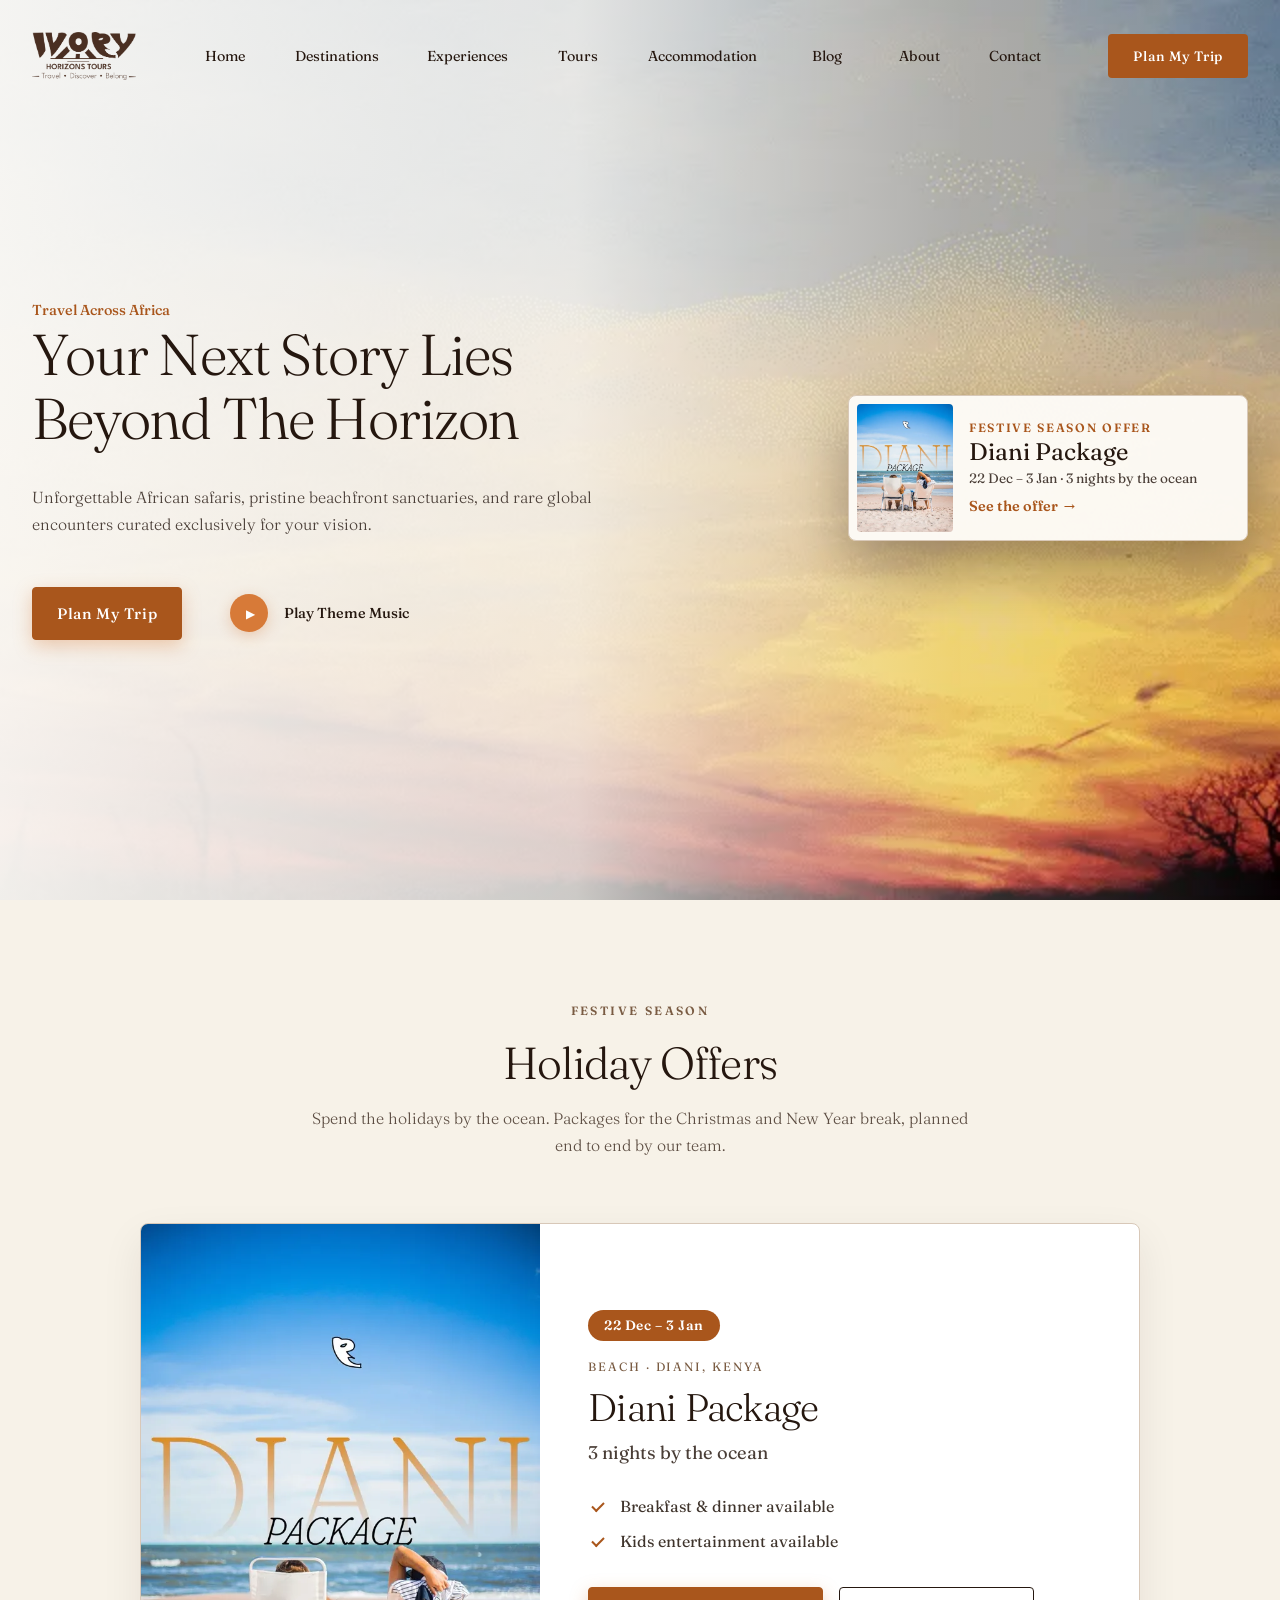
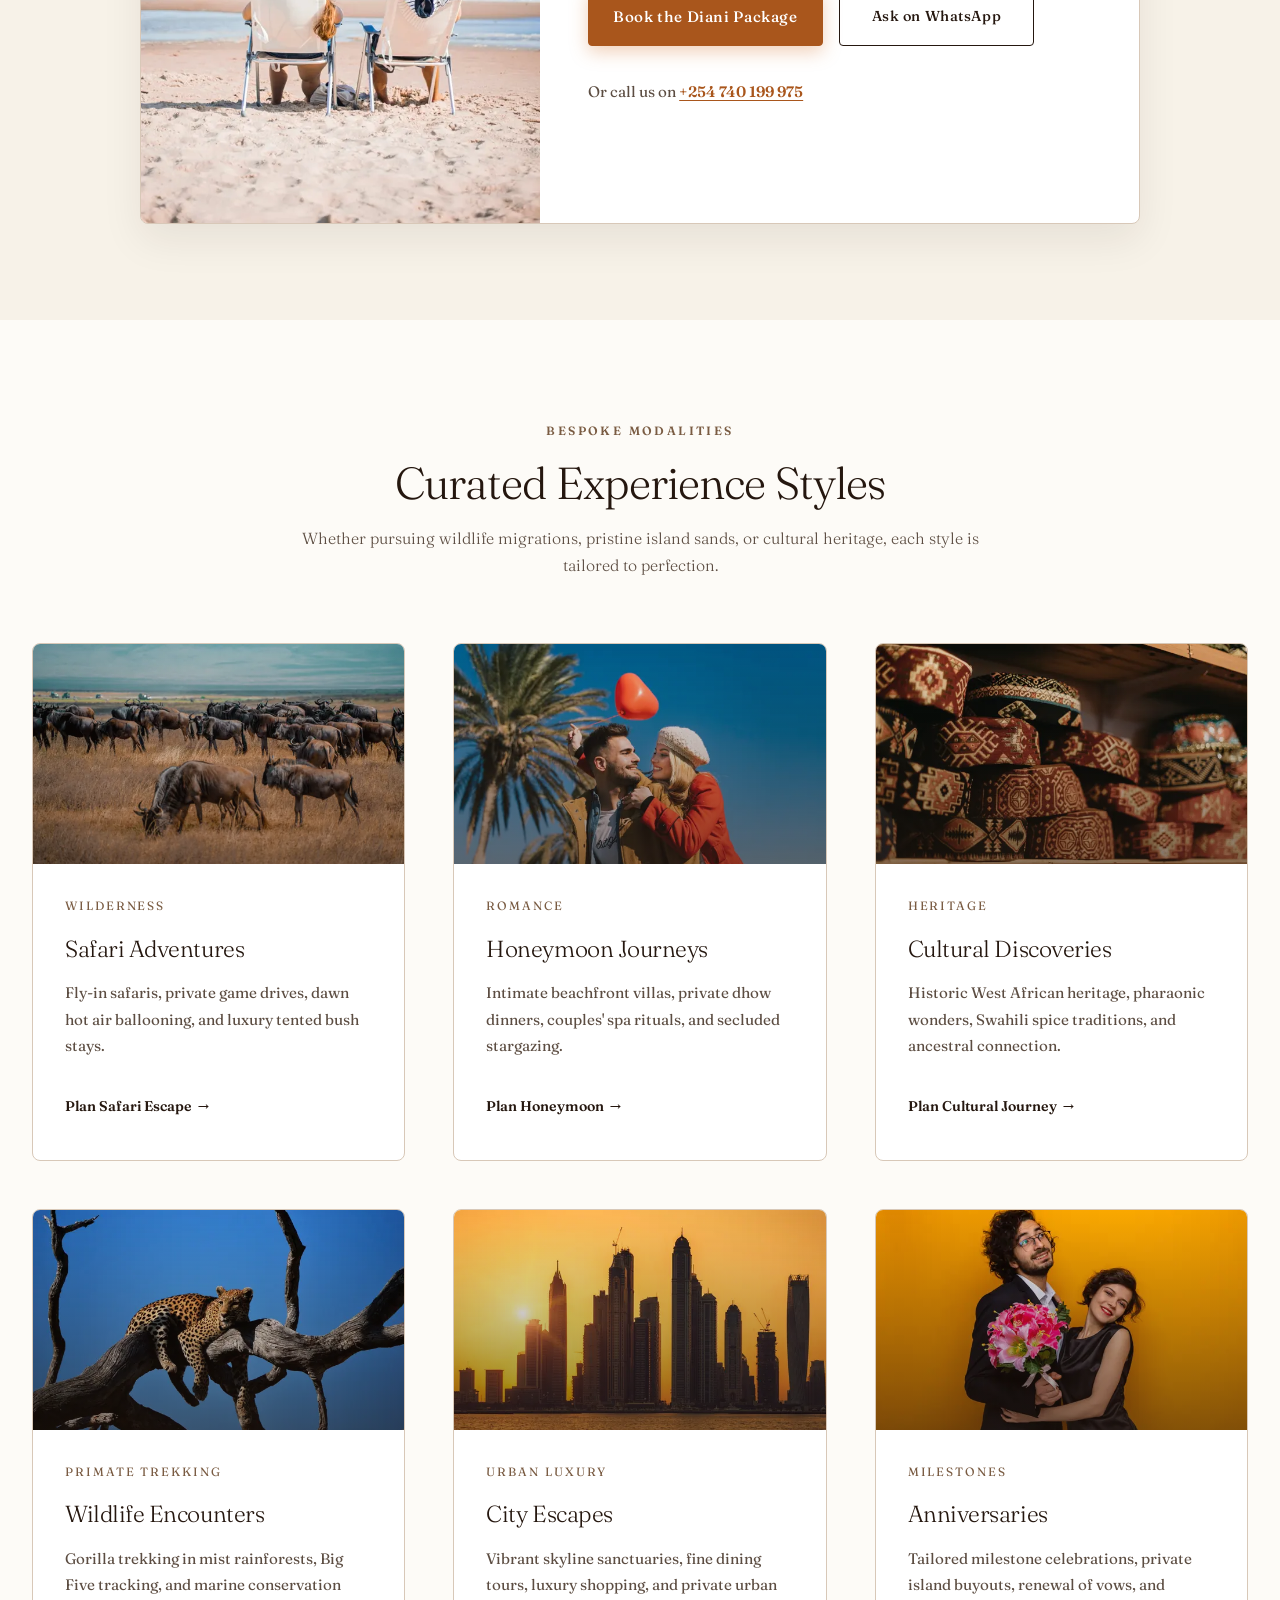
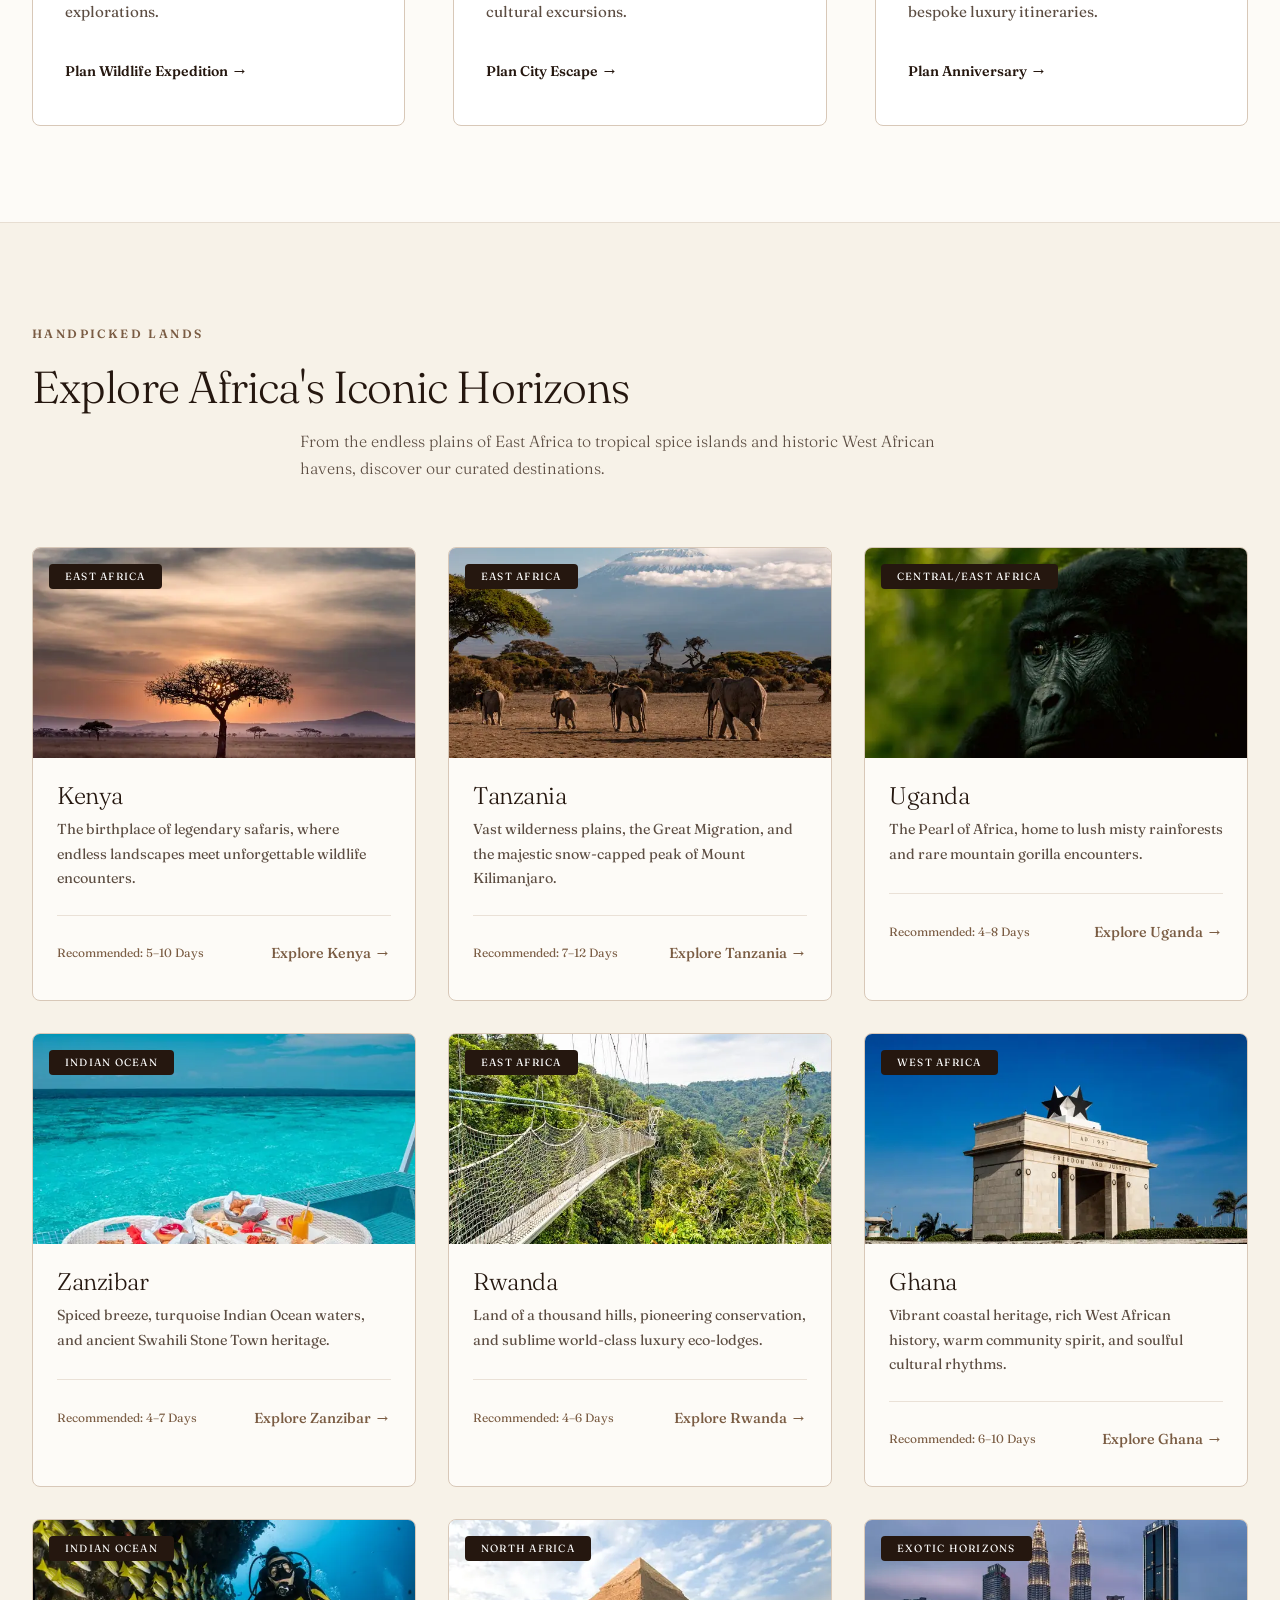
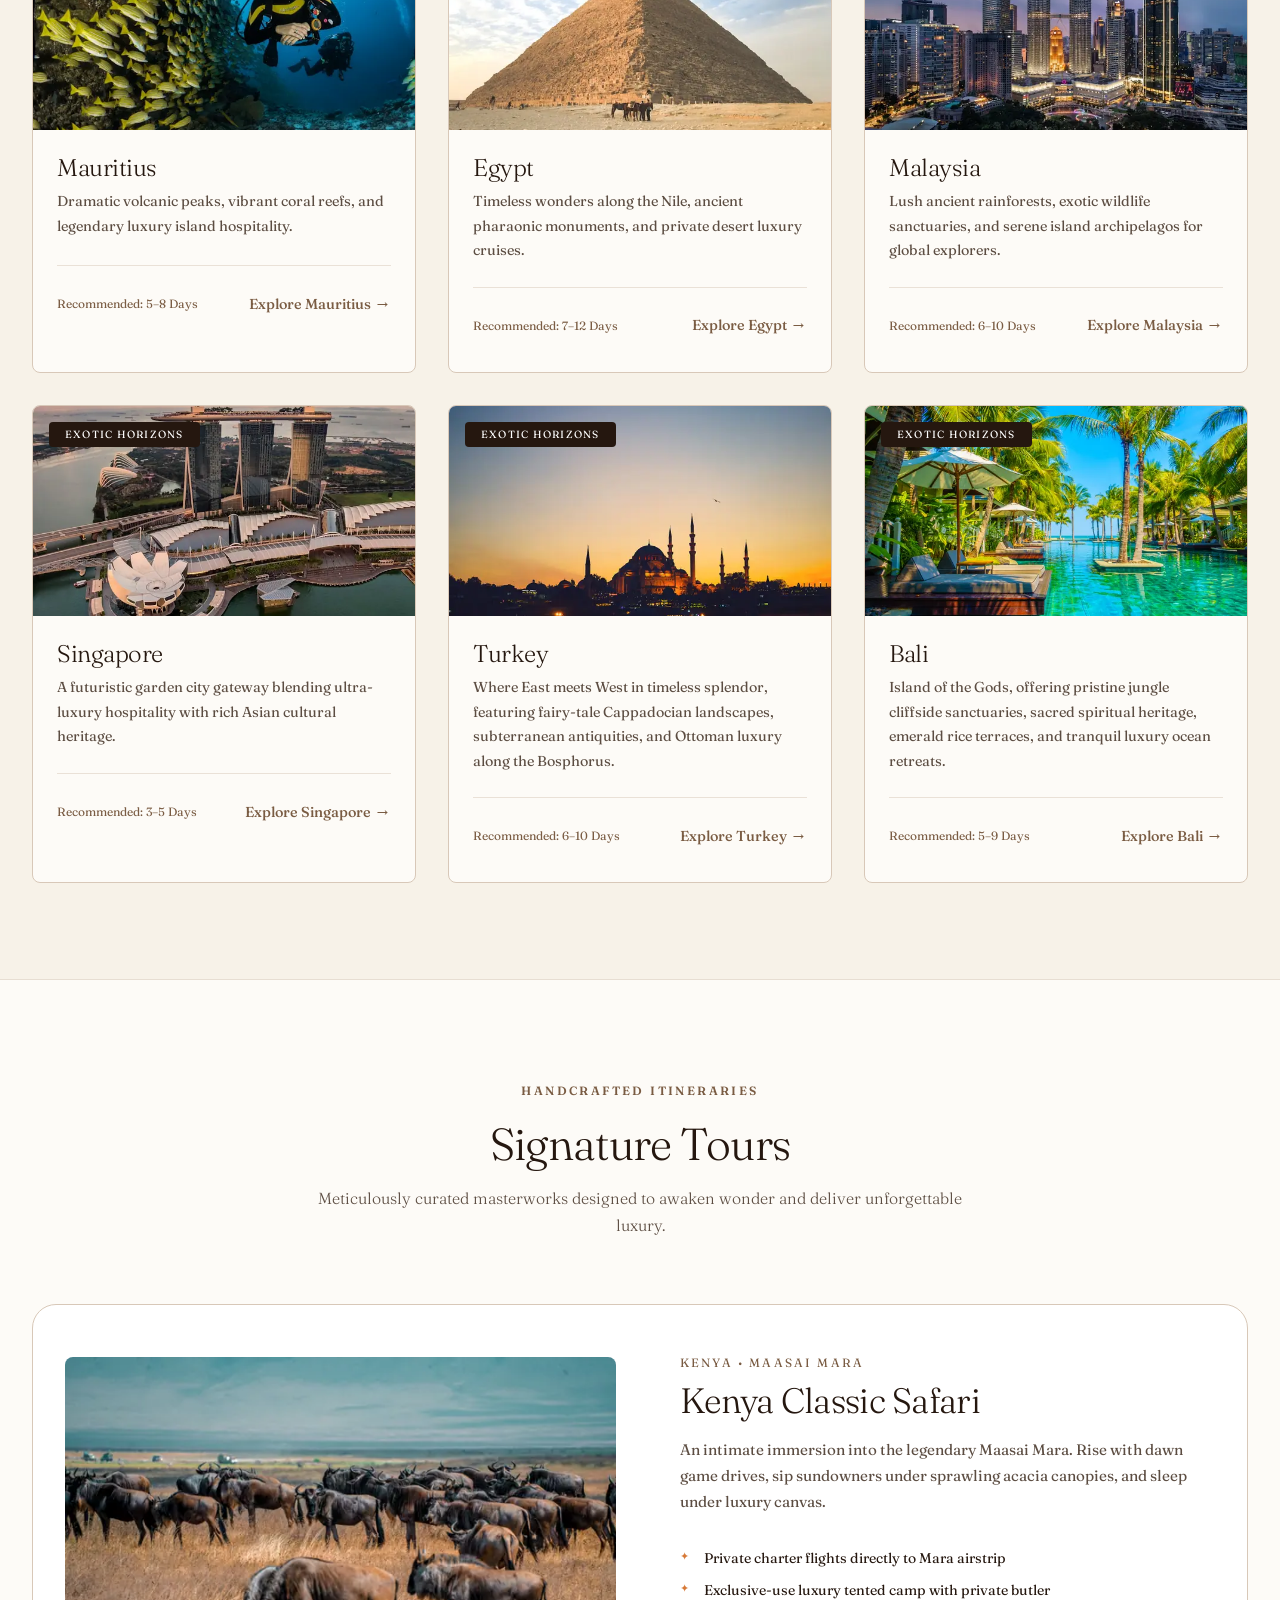
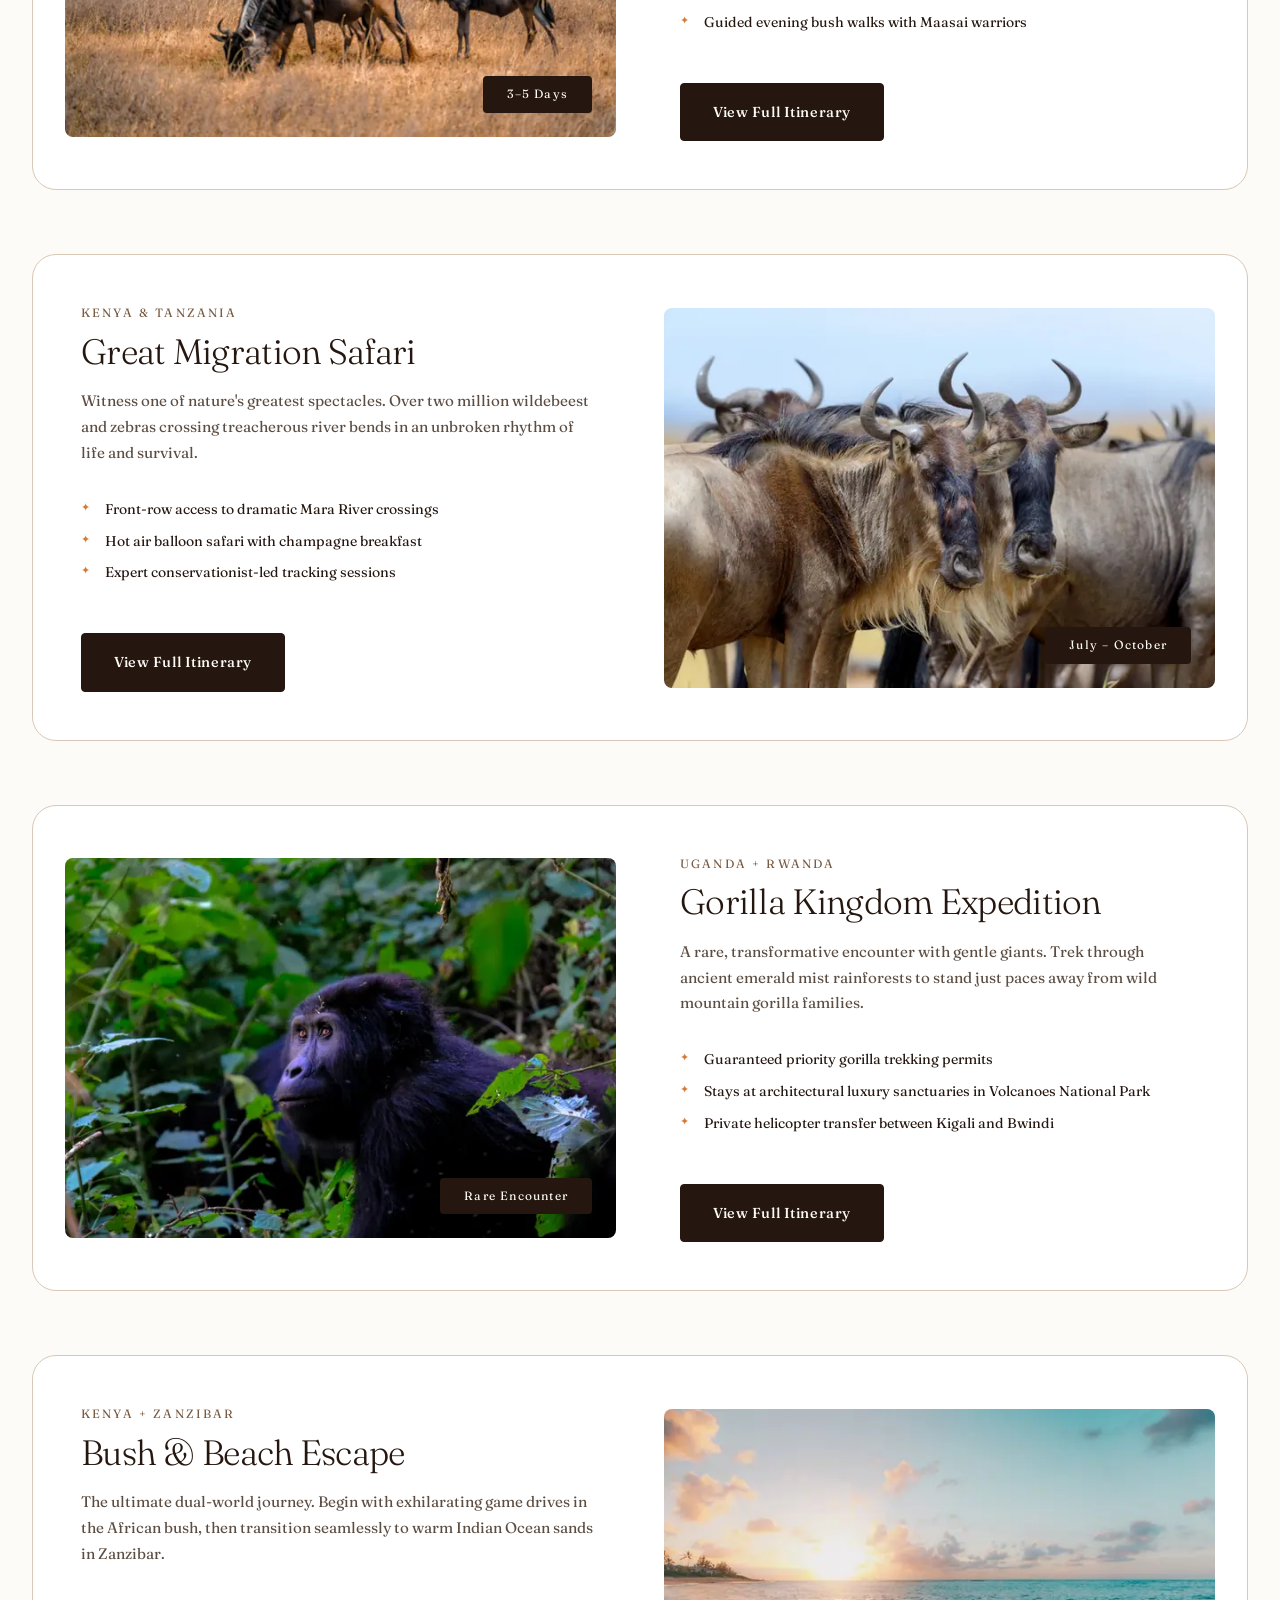
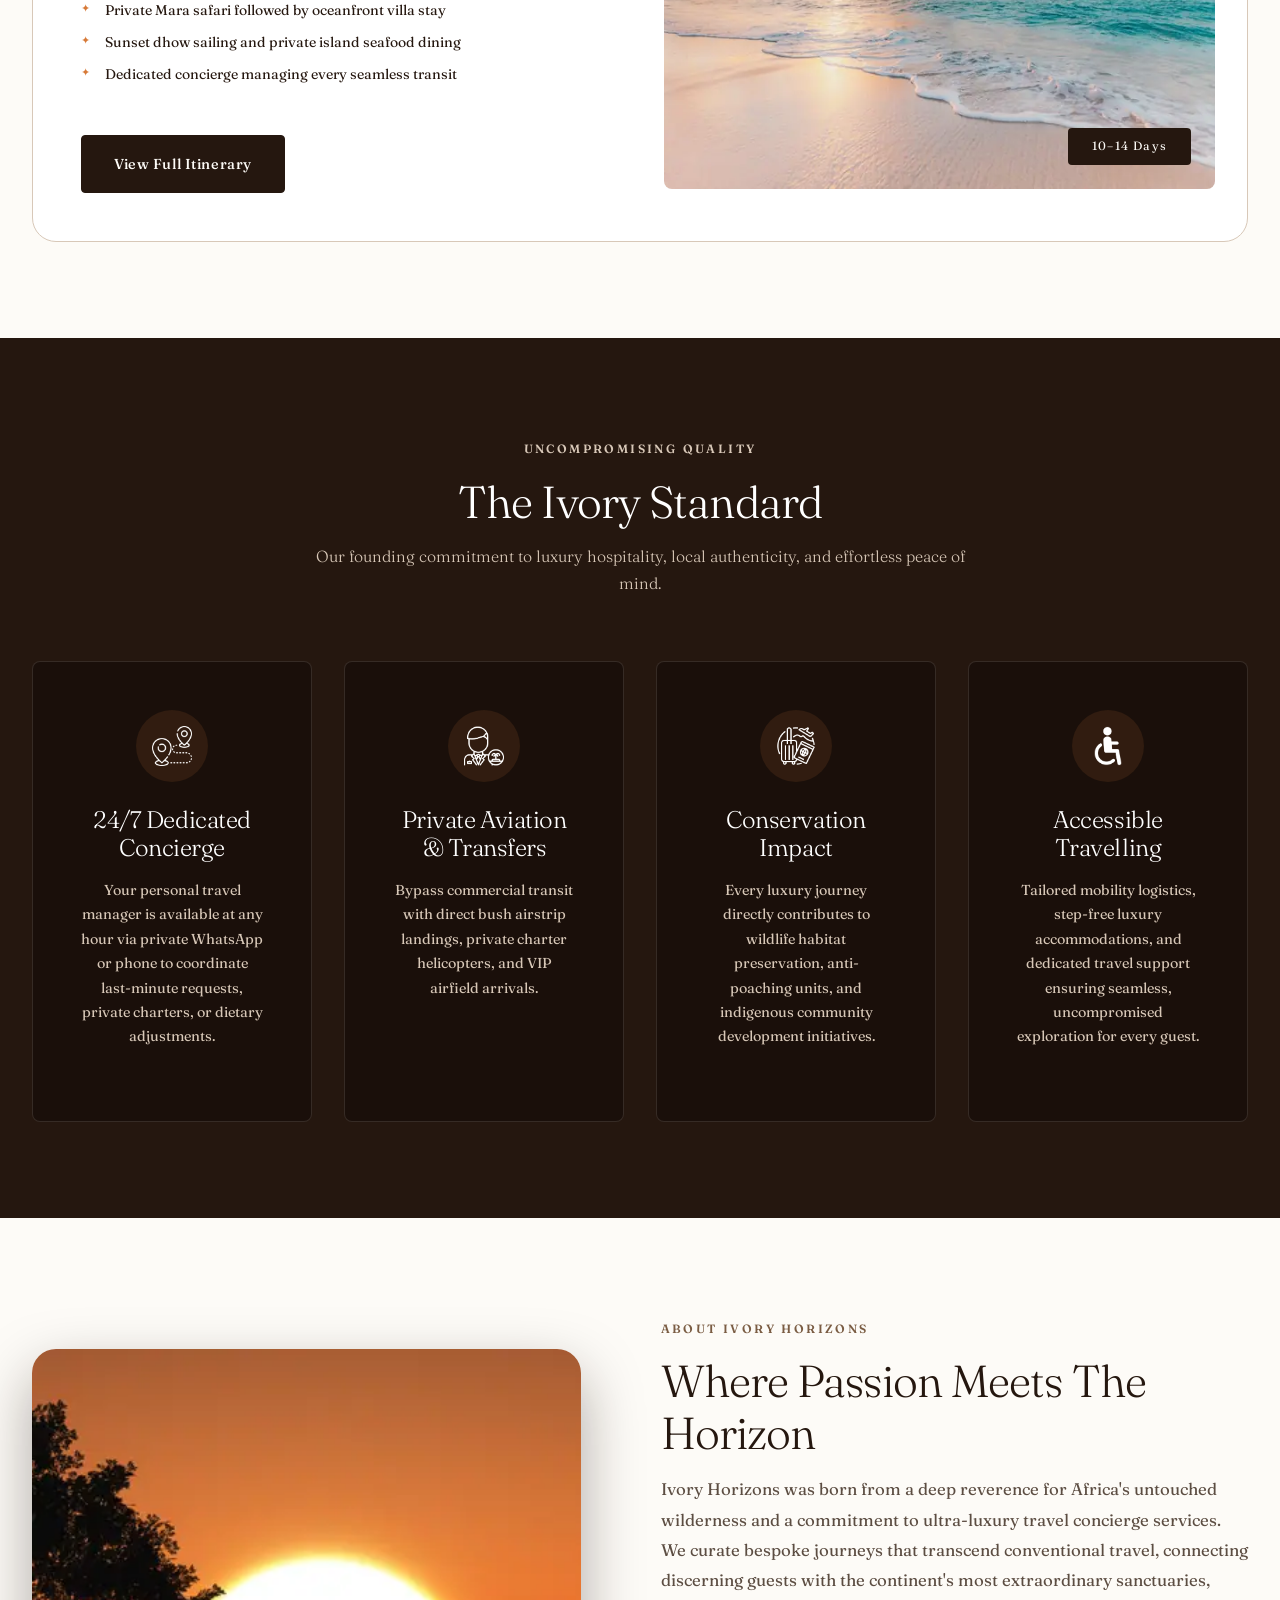
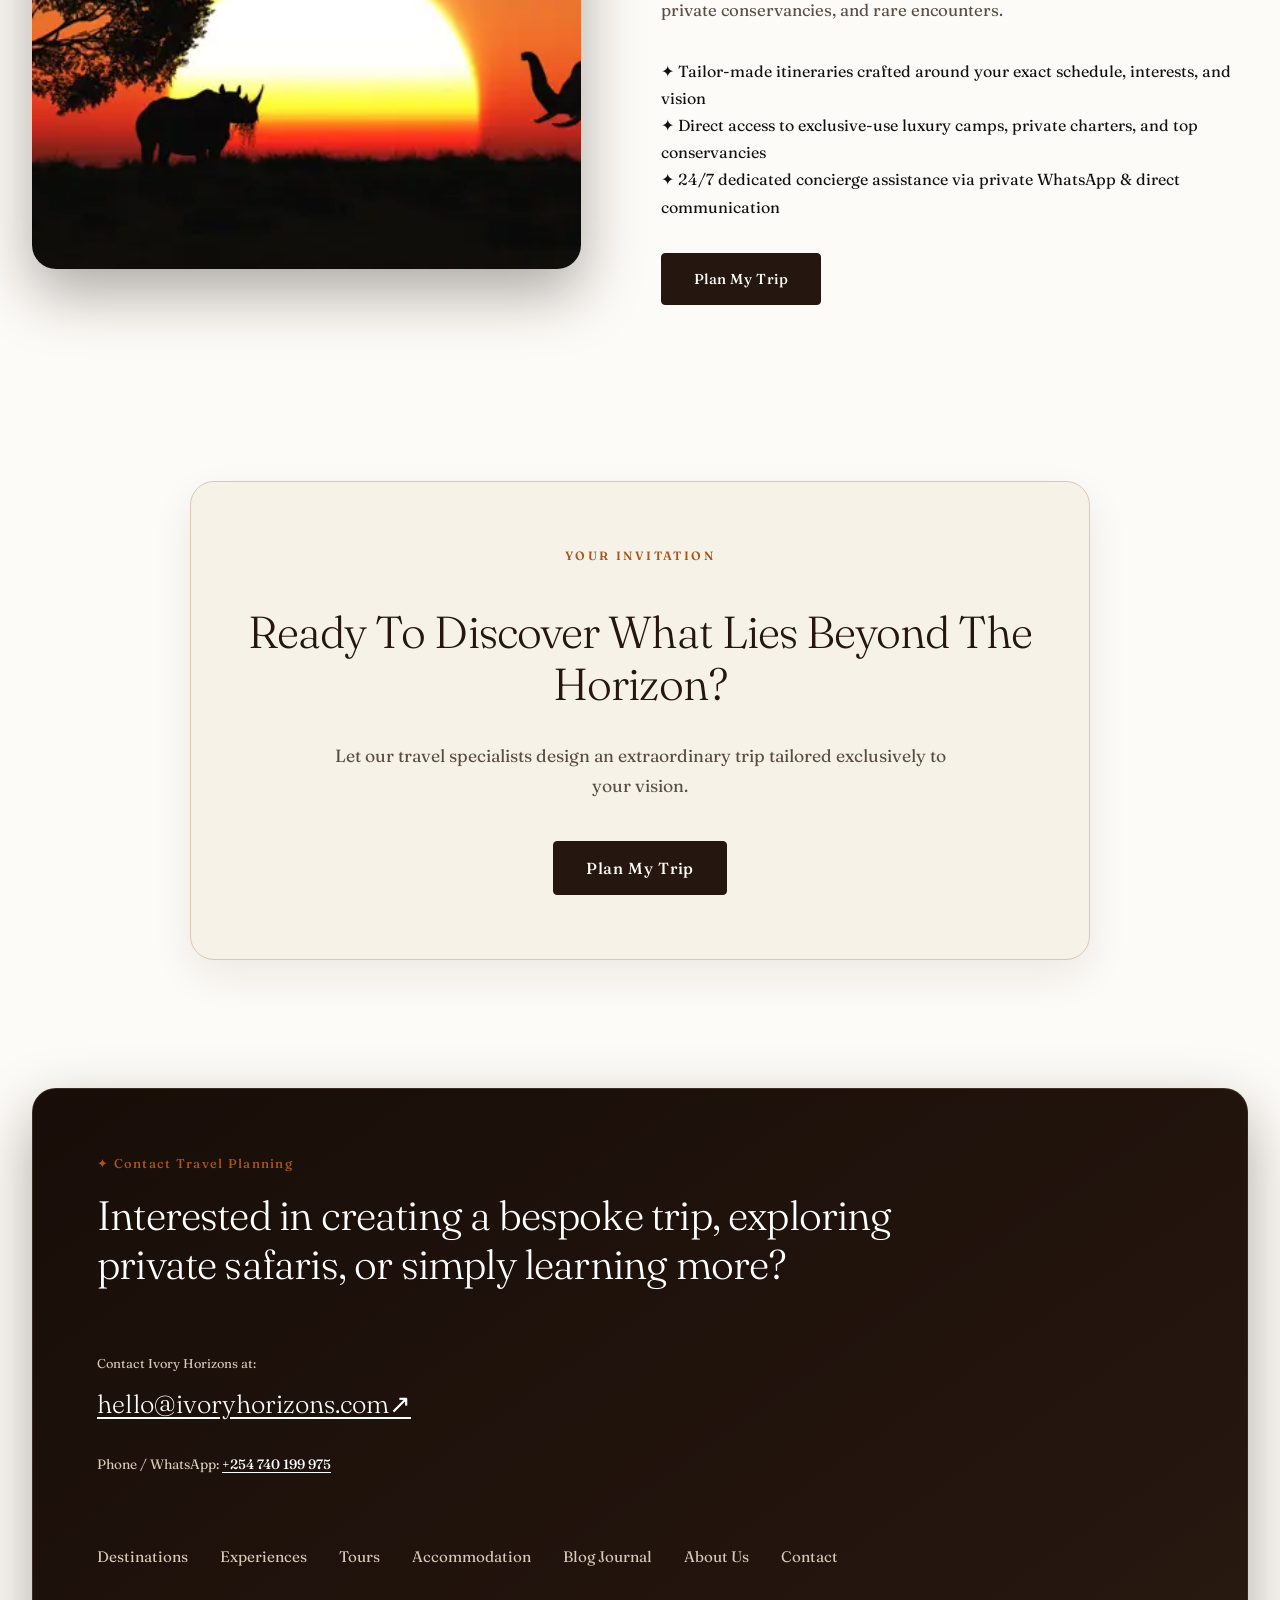
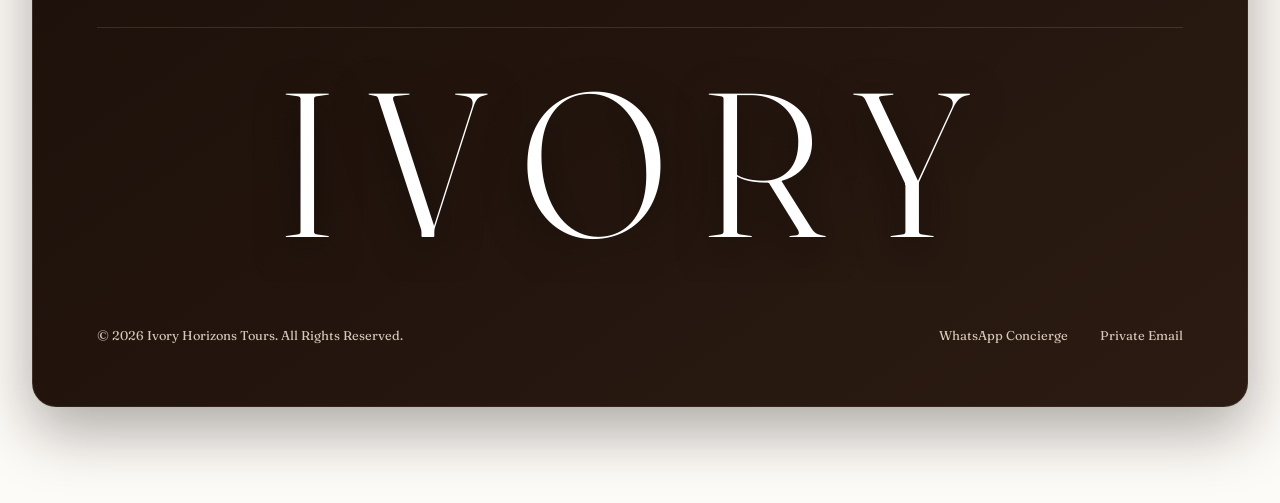
==== commit f795e96c: "Add Diani festive offer: hero teaser, Holiday Offers section, auto-expiry Co-Authored-By: Claude Son" ====
--- a/index.html
+++ b/index.html
@@ -83,6 +83,52 @@
               <span class="play-text" id="playText">Play Theme Music</span>
             </button>
           </div>
+        </div>
+
+        <a class="hero-offer" href="#offers" data-offer-end="2027-01-03" aria-label="Festive season offer: Diani Package, 22 December to 3 January. See the offer">
+          <img class="hero-offer-thumb" width="640" height="960" src="assets/images/offers/diani-package-640.webp" alt="" decoding="async">
+          <span class="hero-offer-text">
+            <span class="hero-offer-kicker">Festive Season Offer</span>
+            <span class="hero-offer-title">Diani Package</span>
+            <span class="hero-offer-date">22 Dec &ndash; 3 Jan &middot; 3 nights by the ocean</span>
+            <span class="hero-offer-link">See the offer &rarr;</span>
+          </span>
+        </a>
+      </div>
+    </section>
+
+    <!-- Festive Offers: seasonal packages. To add another offer, copy one <article class="offer-card"> inside .offers-grid, swap the image, text, dates and data-offer-end. One offer shows as a featured row; two or more become a grid. Expired offers hide themselves (see app.js). -->
+    <section class="section section-offers" id="offers" aria-labelledby="offersTitle">
+      <div class="container">
+        <div class="section-header text-center">
+          <span class="section-badge">Festive Season</span>
+          <h2 class="section-title" id="offersTitle">Holiday Offers</h2>
+          <p class="section-subtitle">
+            Spend the holidays by the ocean. Packages for the Christmas and New Year break, planned end to end by our team.
+          </p>
+        </div>
+
+        <div class="offers-grid">
+          <article class="offer-card" data-offer-end="2027-01-03">
+            <div class="offer-media">
+              <img width="640" height="960" src="assets/images/offers/diani-package-640.webp" srcset="assets/images/offers/diani-package-640.webp 640w, assets/images/offers/diani-package.webp 1081w" sizes="(max-width: 768px) 100vw, 360px" alt="Two guests relaxing in beach chairs facing the ocean on Diani Beach, Diani Package" loading="lazy" decoding="async">
+            </div>
+            <div class="offer-body">
+              <span class="offer-date">22 Dec &ndash; 3 Jan</span>
+              <span class="card-category">Beach &middot; Diani, Kenya</span>
+              <h3 class="offer-title">Diani Package</h3>
+              <p class="offer-tagline">3 nights by the ocean</p>
+              <ul class="offer-includes">
+                <li>Breakfast &amp; dinner available</li>
+                <li>Kids entertainment available</li>
+              </ul>
+              <div class="offer-actions">
+                <button type="button" class="btn btn-inspo-primary concierge-trigger" data-type="Beach Escape" data-dest="Kenya" data-journey="Diani Package (22 Dec &ndash; 3 Jan)">Book the Diani Package</button>
+                <a class="btn btn-outline-dark" href="https://wa.me/254740199975?text=Hello%20Ivory%20Horizons%2C%20I%27d%20like%20to%20book%20the%20Diani%20Package%20(22%20Dec%20-%203%20Jan)." target="_blank" rel="noopener">Ask on WhatsApp</a>
+              </div>
+              <p class="offer-contact">Or call us on <a href="tel:+254740199975">+254 740 199 975</a></p>
+            </div>
+          </article>
         </div>
       </div>
     </section>
--- a/style.css
+++ b/style.css
@@ -2916,3 +2916,249 @@
 #main-content:focus {
   outline: none;
 }
+
+/* ==========================================================================
+   FESTIVE OFFERS (hero teaser + #offers section)
+   ========================================================================== */
+.hero-offer {
+  justify-self: end;
+  display: flex;
+  align-items: stretch;
+  gap: var(--space-2);
+  width: 100%;
+  max-width: 400px;
+  padding: var(--space-1);
+  background-color: rgba(253, 251, 247, 0.96);
+  border: 1px solid var(--brown-light);
+  border-radius: var(--radius-md);
+  box-shadow: var(--shadow-deep);
+  color: var(--dark-primary);
+  transition: var(--transition-smooth);
+}
+
+.hero-offer:hover {
+  transform: translateY(-4px);
+  border-color: var(--brown-accent-deep);
+}
+
+.hero-offer-thumb {
+  flex: 0 0 96px;
+  width: 96px;
+  height: auto;
+  aspect-ratio: 3 / 4;
+  object-fit: cover;
+  object-position: center 60%;
+  border-radius: var(--radius-sm);
+}
+
+.hero-offer-text {
+  display: flex;
+  flex-direction: column;
+  justify-content: center;
+  gap: 2px;
+  padding: var(--space-1) var(--space-1) var(--space-1) 0;
+  line-height: 1.35;
+}
+
+.hero-offer-kicker {
+  font-size: 0.75rem;
+  font-weight: 600;
+  letter-spacing: 0.14em;
+  text-transform: uppercase;
+  color: var(--brown-accent-deep);
+}
+
+.hero-offer-title {
+  font-family: var(--font-heading);
+  font-size: 1.5rem;
+  line-height: 1.2;
+}
+
+.hero-offer-date {
+  font-size: 0.85rem;
+  color: var(--text-soft);
+}
+
+.hero-offer-link {
+  margin-top: var(--space-1);
+  font-size: 0.9rem;
+  font-weight: 600;
+  color: var(--brown-accent-deep);
+}
+
+.section-offers {
+  background-color: var(--bg-secondary);
+}
+
+.offers-grid {
+  display: grid;
+  grid-template-columns: repeat(auto-fit, minmax(300px, 1fr));
+  gap: var(--space-6);
+}
+
+.offer-card {
+  display: flex;
+  flex-direction: column;
+  background-color: var(--white);
+  border: 1px solid var(--brown-light);
+  border-radius: var(--radius-md);
+  overflow: hidden;
+  box-shadow: var(--shadow-soft);
+}
+
+.offer-media {
+  position: relative;
+  aspect-ratio: 4 / 5;
+  overflow: hidden;
+  background-color: var(--brown-light);
+}
+
+.offer-media img {
+  width: 100%;
+  height: 100%;
+  object-fit: cover;
+  object-position: center 60%;
+}
+
+.offer-body {
+  display: flex;
+  flex-direction: column;
+  align-items: flex-start;
+  padding: var(--space-4);
+}
+
+.offer-date {
+  display: inline-block;
+  margin-bottom: var(--space-2);
+  padding: 4px var(--space-2);
+  border-radius: 999px;
+  background-color: var(--brown-accent-deep);
+  color: var(--white);
+  font-size: 0.85rem;
+  font-weight: 600;
+  letter-spacing: 0.04em;
+}
+
+.offer-body .card-category {
+  display: block;
+  margin-bottom: var(--space-1);
+}
+
+.offer-title {
+  font-size: clamp(1.9rem, 3vw, 2.5rem);
+  line-height: 1.15;
+  margin-bottom: var(--space-1);
+  color: var(--dark-primary);
+}
+
+.offer-tagline {
+  font-size: 1.15rem;
+  color: var(--text-soft);
+  margin-bottom: var(--space-3);
+}
+
+.offer-includes {
+  list-style: none;
+  margin-bottom: var(--space-4);
+}
+
+.offer-includes li {
+  position: relative;
+  padding-left: var(--space-4);
+  color: var(--text-mid);
+}
+
+.offer-includes li + li {
+  margin-top: var(--space-1);
+}
+
+.offer-includes li::before {
+  content: "";
+  position: absolute;
+  left: 4px;
+  top: 0.55em;
+  width: 12px;
+  height: 7px;
+  border-left: 2px solid var(--brown-accent-deep);
+  border-bottom: 2px solid var(--brown-accent-deep);
+  transform: rotate(-45deg);
+}
+
+.offer-actions {
+  display: flex;
+  flex-wrap: wrap;
+  gap: var(--space-2);
+  width: 100%;
+}
+
+.offer-contact {
+  margin-top: var(--space-3);
+  font-size: 0.95rem;
+  color: var(--text-muted);
+}
+
+.offer-contact a {
+  display: inline-flex;
+  align-items: center;
+  min-height: 44px;
+  font-weight: 600;
+  color: var(--brown-accent-deep);
+  text-decoration: underline;
+  text-underline-offset: 3px;
+}
+
+.btn-outline-dark {
+  background-color: transparent;
+  color: var(--dark-primary);
+  border-color: var(--dark-primary);
+}
+
+.btn-outline-dark:hover {
+  background-color: var(--dark-primary);
+  color: var(--bg-primary);
+}
+
+/* A single offer reads as a featured row; two or more fall back to the card grid */
+@media (min-width: 769px) {
+  .offer-card:only-child {
+    flex-direction: row;
+    width: 100%;
+    max-width: 1000px;
+    margin: 0 auto;
+  }
+
+  .offer-card:only-child .offer-media {
+    flex: 0 0 min(40%, 400px);
+    aspect-ratio: auto;
+    min-height: 480px;
+  }
+
+  .offer-card:only-child .offer-body {
+    justify-content: center;
+    padding: var(--space-6);
+  }
+}
+
+@media (max-width: 768px) {
+  .offer-media {
+    aspect-ratio: 4 / 3;
+  }
+}
+
+@media (max-width: 992px) {
+  .hero-offer {
+    order: -1;
+    justify-self: start;
+  }
+}
+
+@media (max-width: 600px) {
+  .offer-body {
+    padding: var(--space-3);
+  }
+
+  .offer-actions .btn {
+    width: 100%;
+    white-space: normal;
+  }
+}
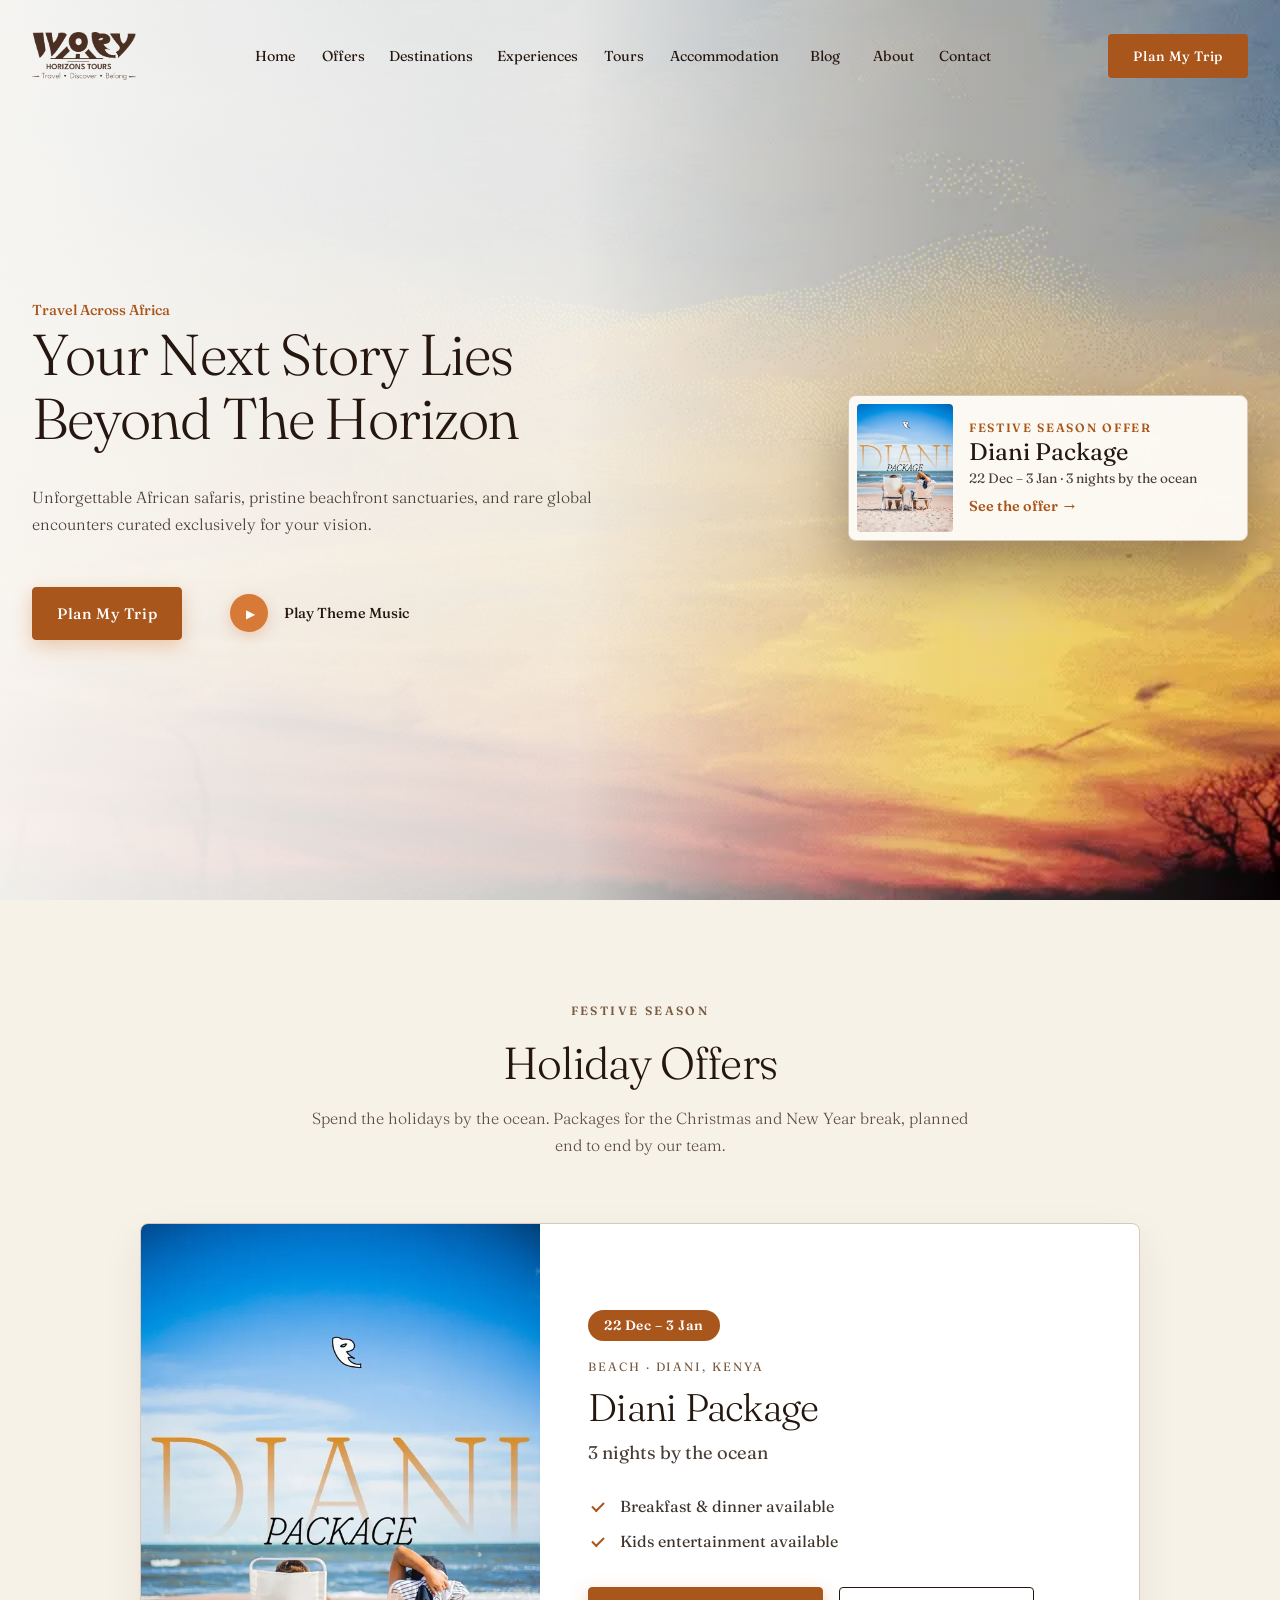
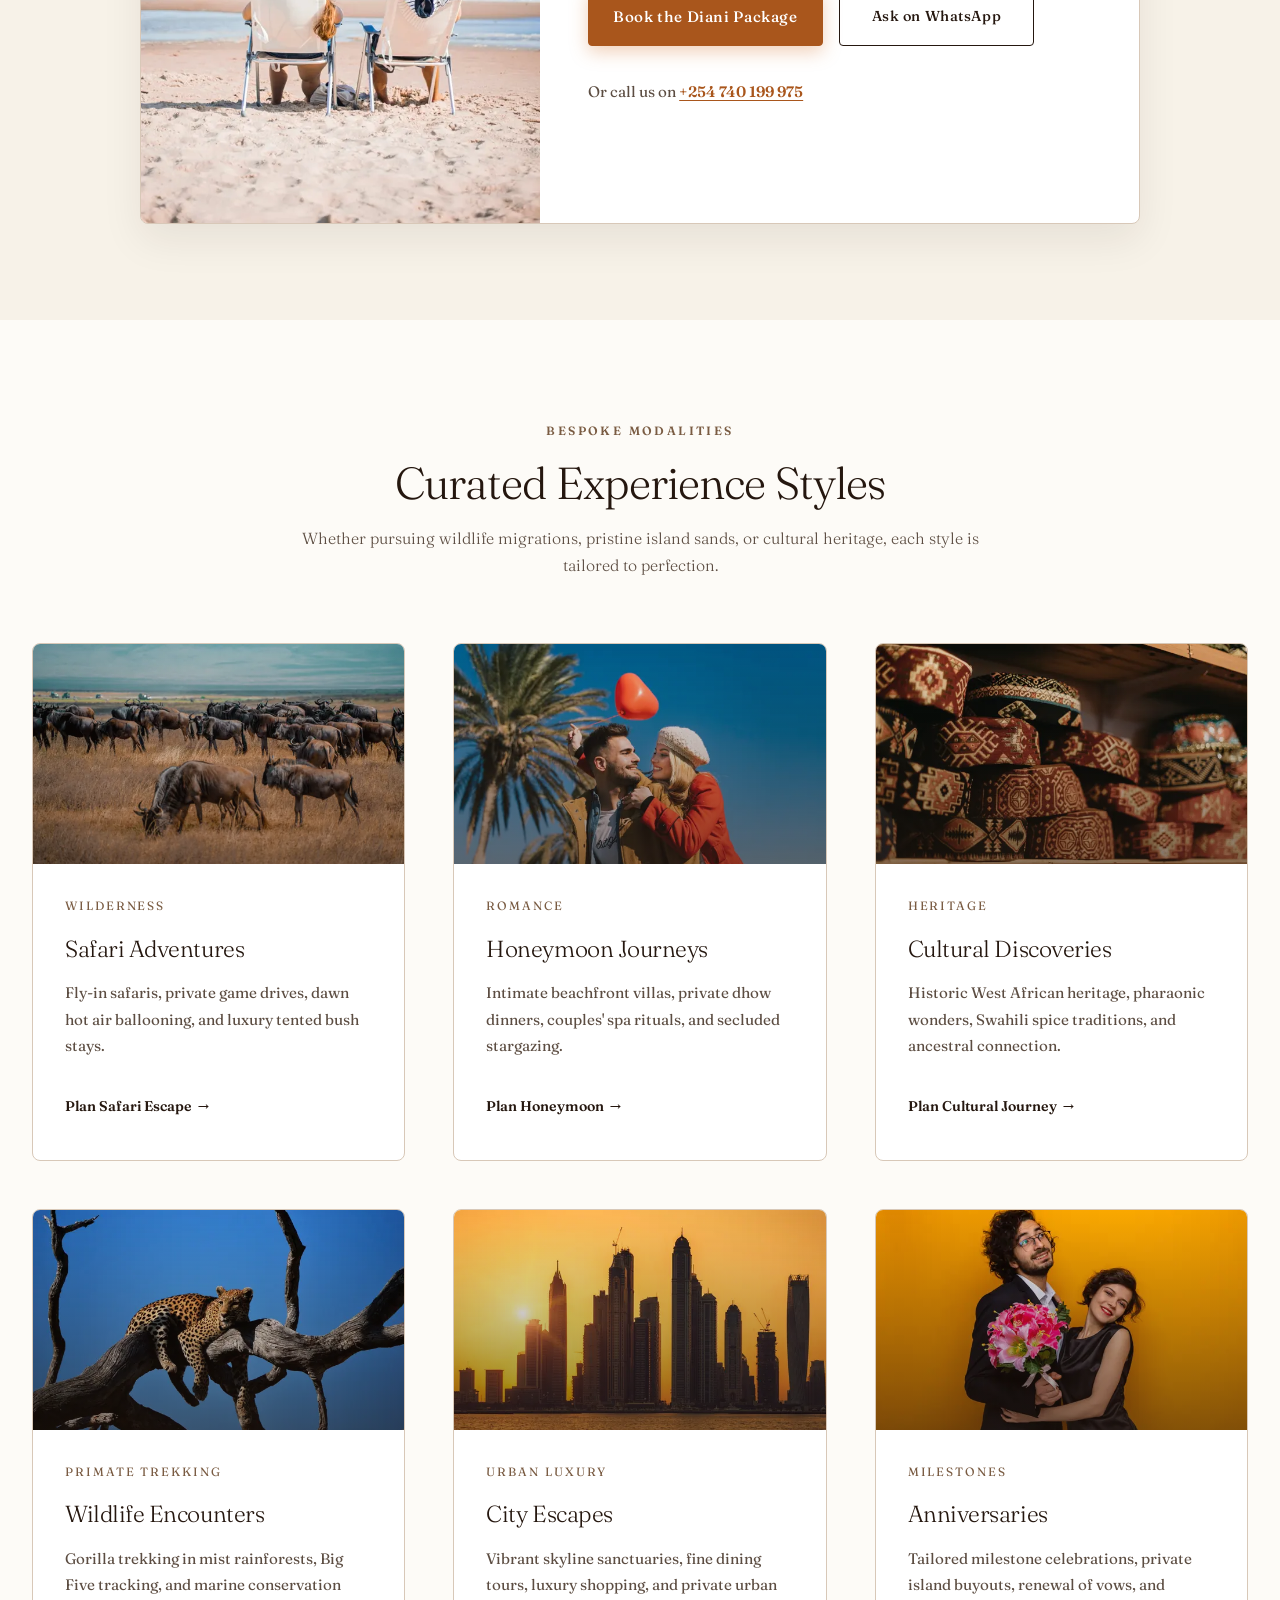
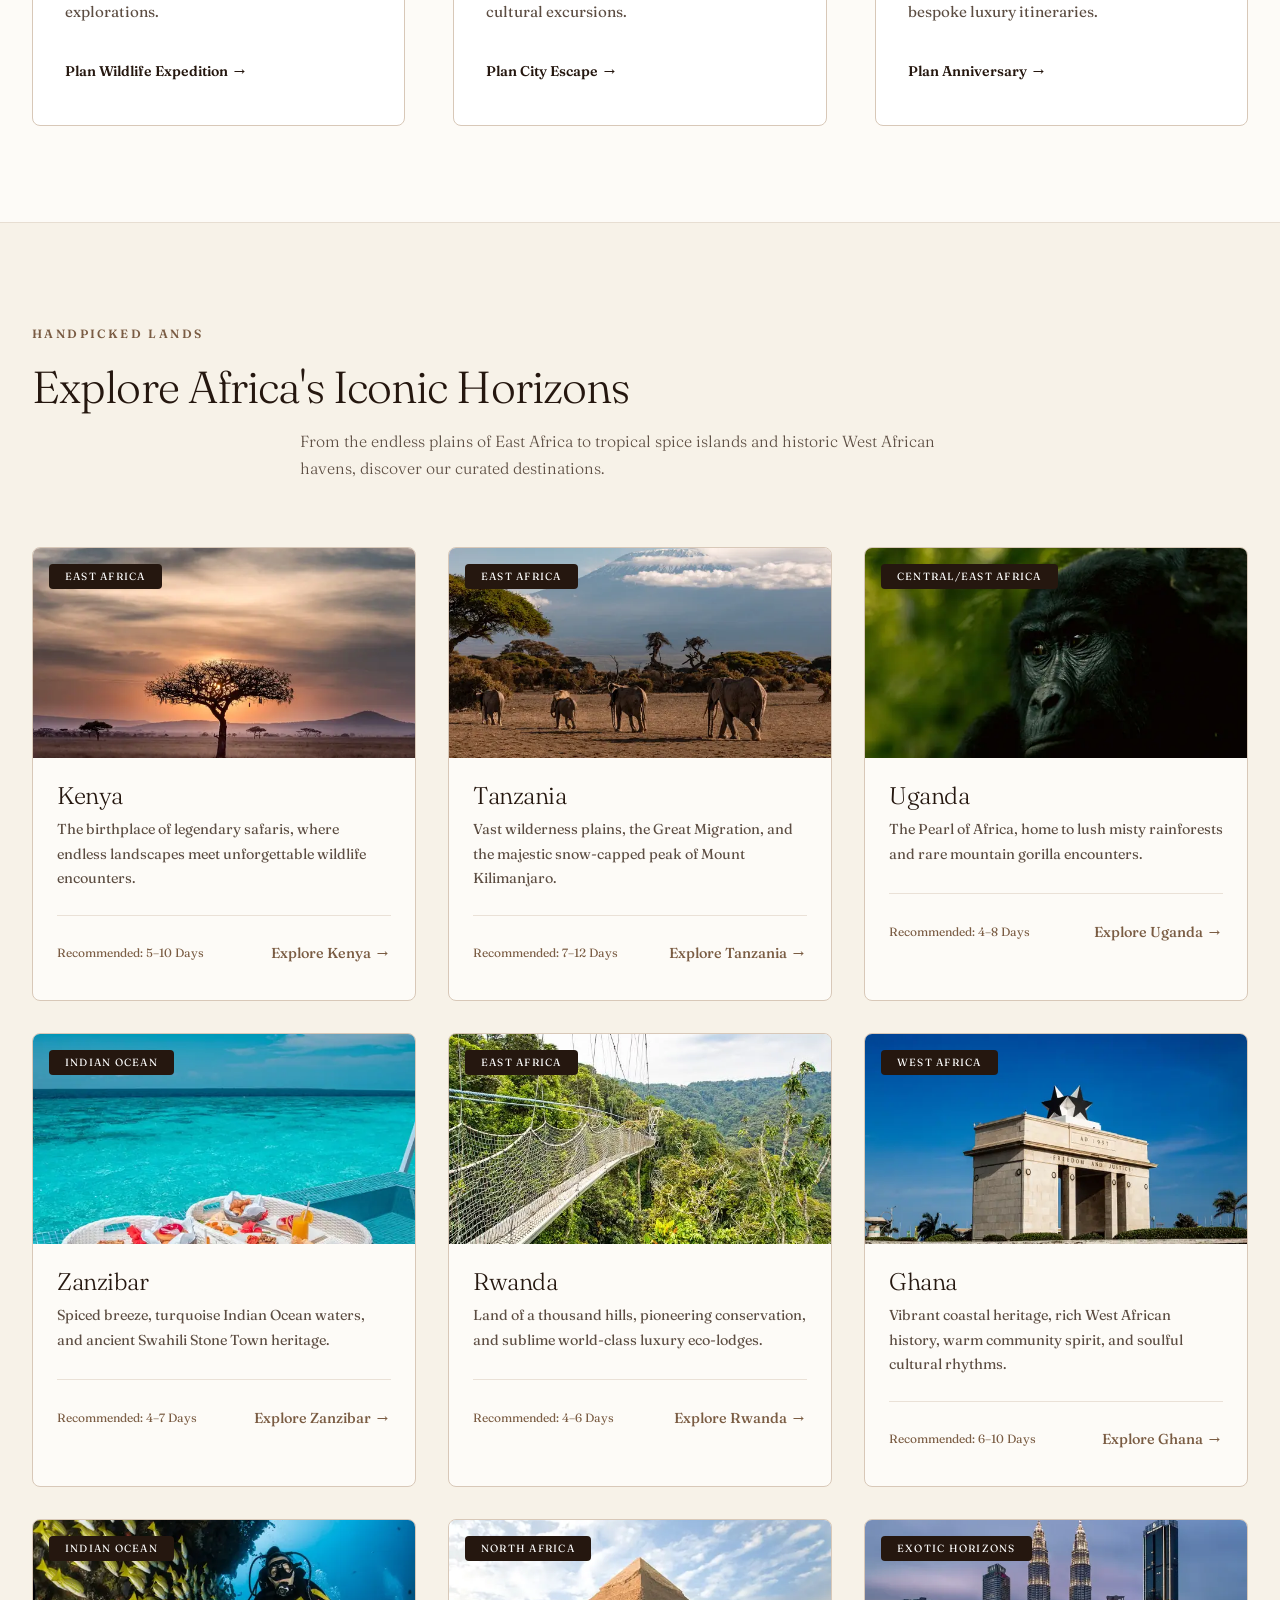
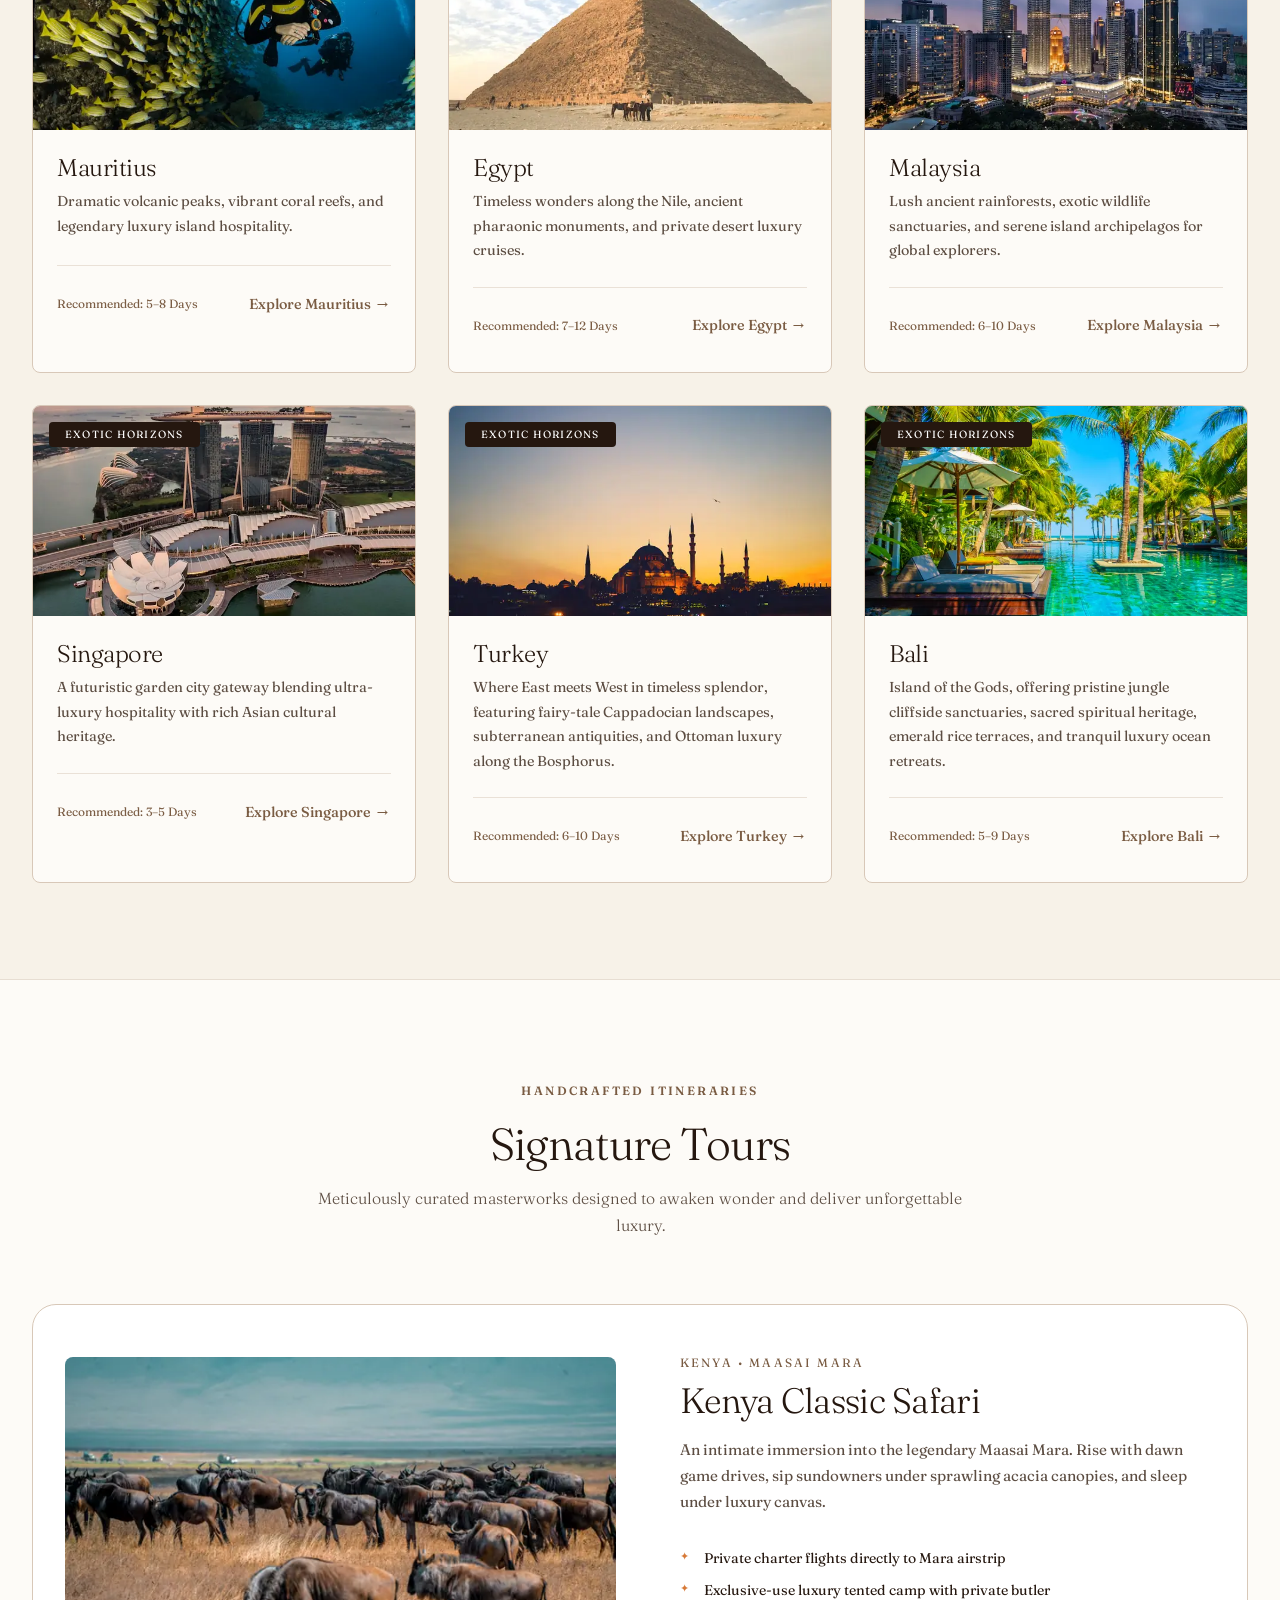
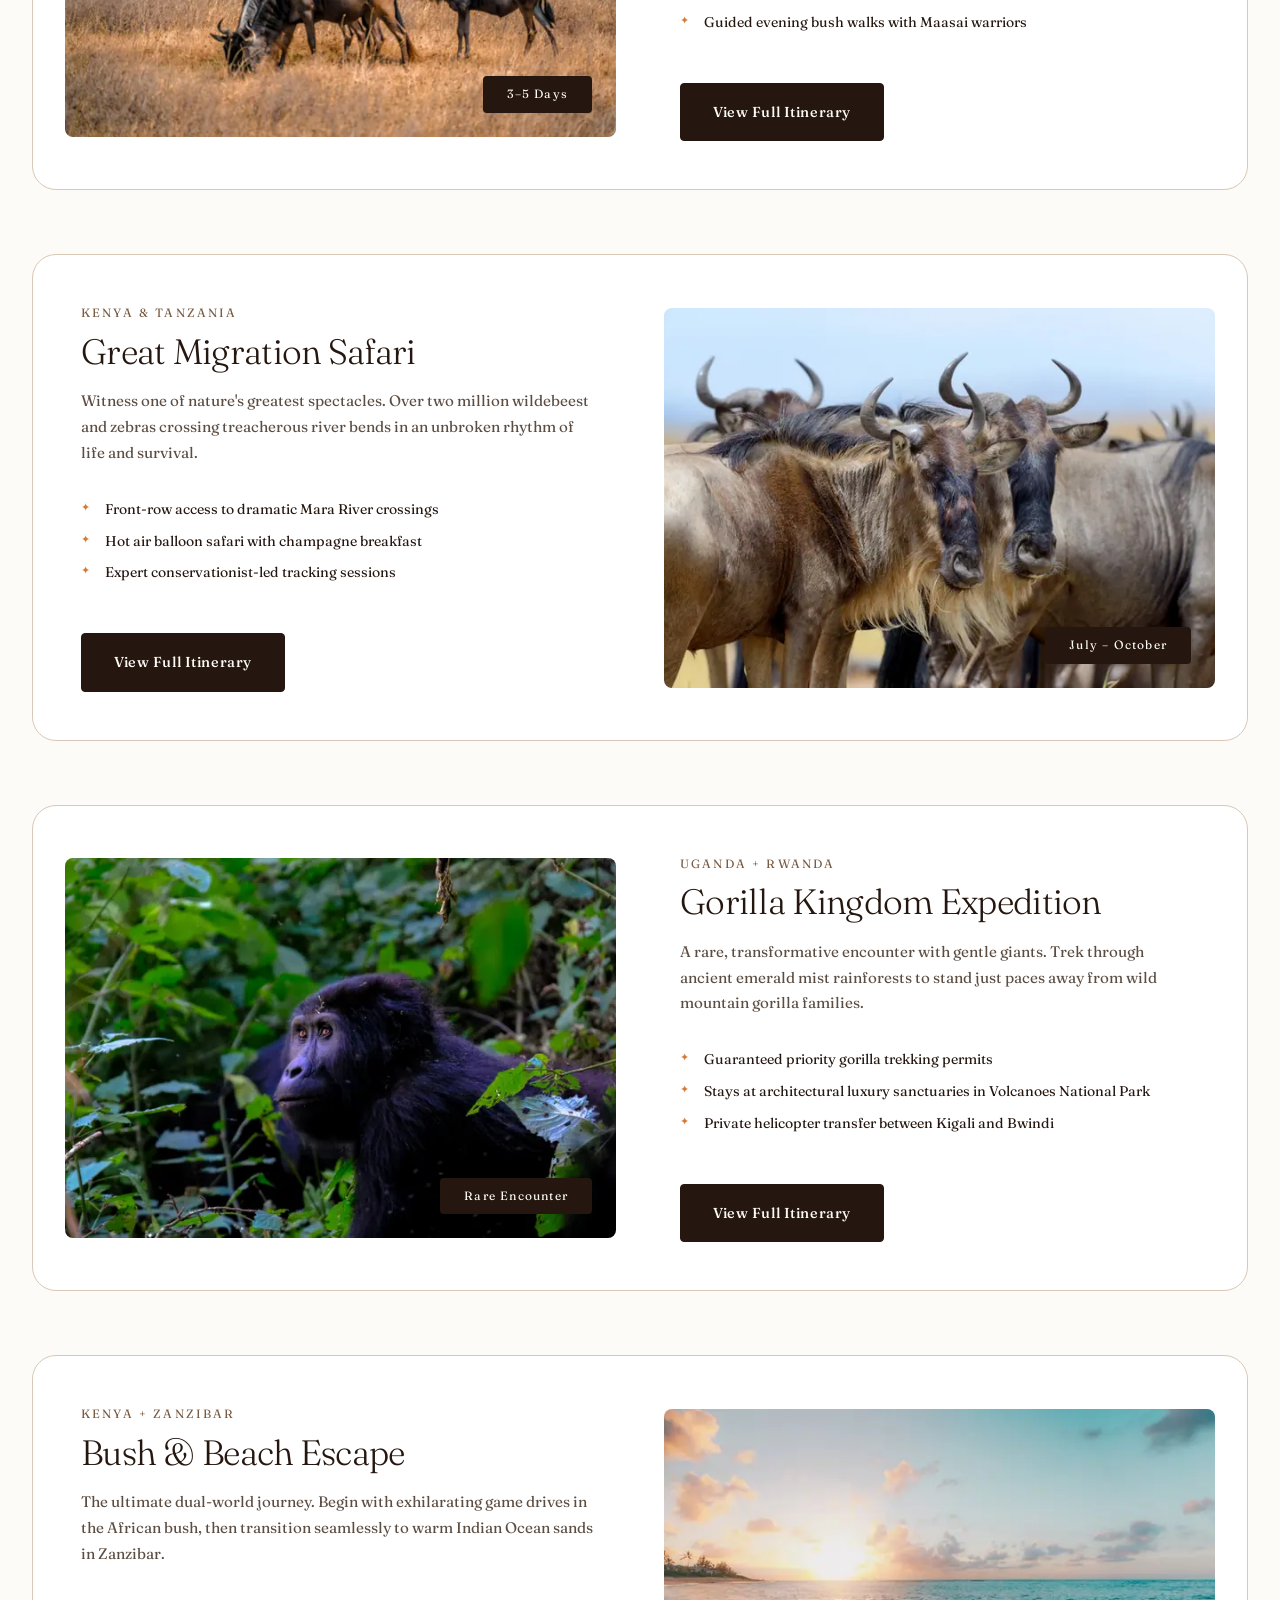
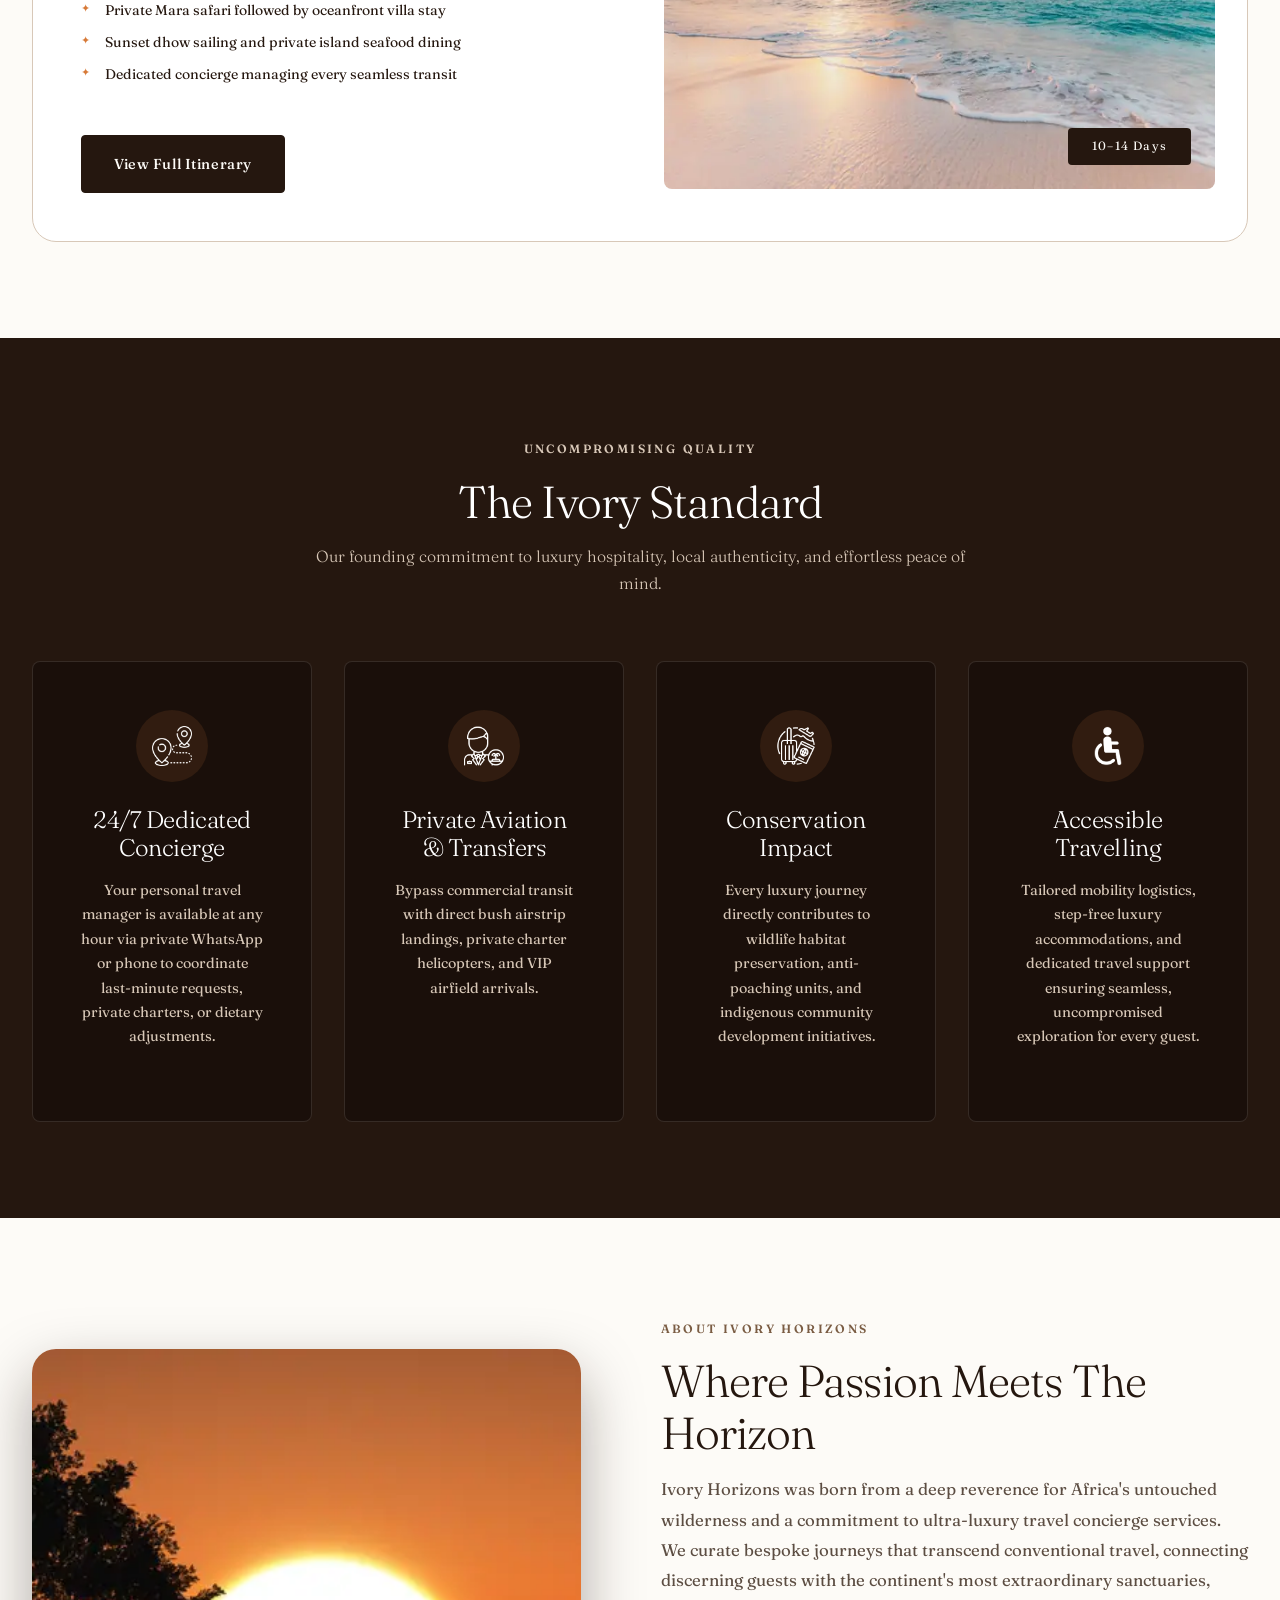
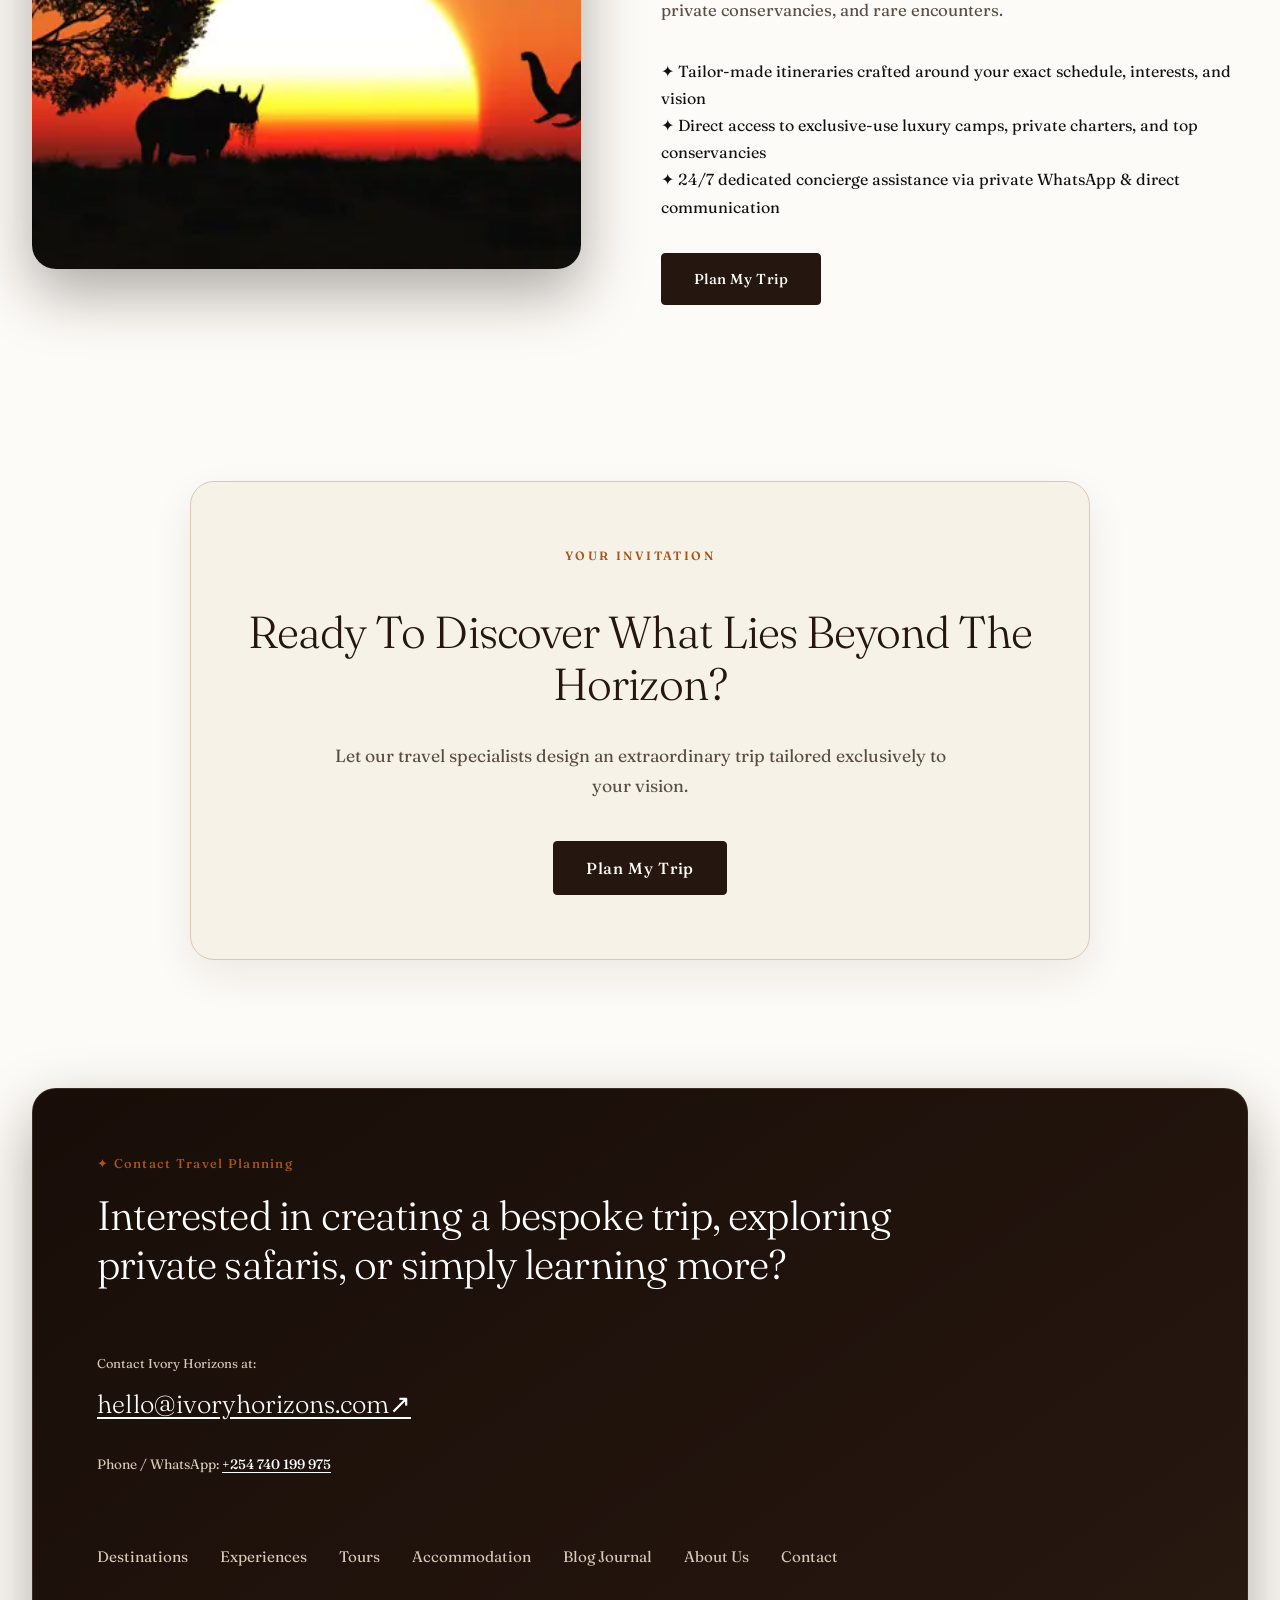
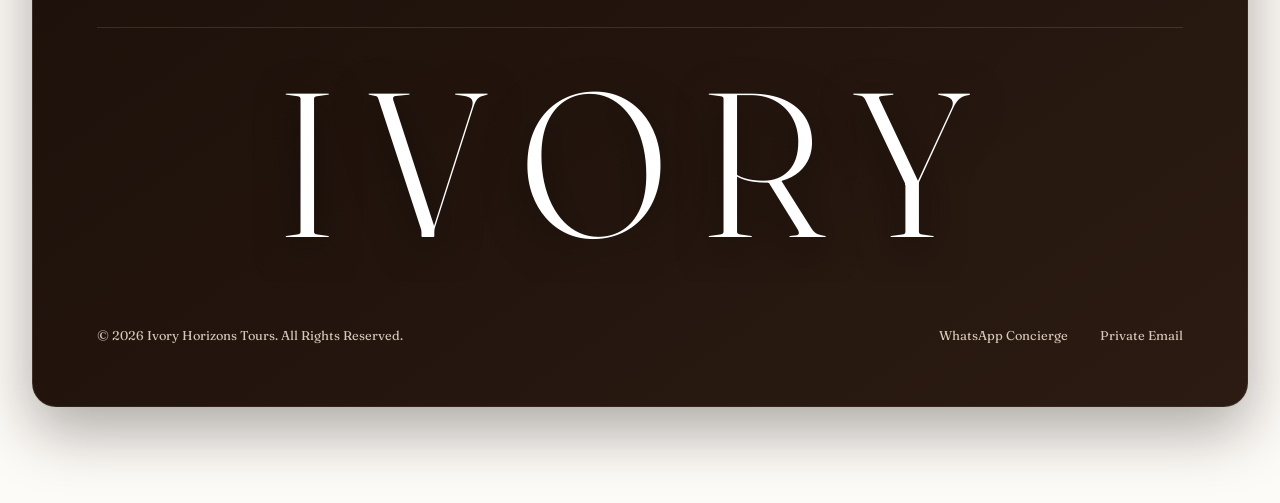
==== commit 72679e34: "Add Offers link to main nav on all pages; hide it when offers expire; tighten nav gap Co-Authored-By" ====
--- a/index.html
+++ b/index.html
@@ -38,6 +38,7 @@
       <nav class="main-nav" id="mainNav" aria-label="Main Navigation">
         <ul class="nav-list">
           <li><a href="index.html" class="nav-link">Home</a></li>
+          <li><a href="#offers" class="nav-link">Offers</a></li>
           <li><a href="#destinations" class="nav-link">Destinations</a></li>
           <li><a href="#experiences" class="nav-link">Experiences</a></li>
           <li><a href="#journeys" class="nav-link">Tours</a></li>
--- a/style.css
+++ b/style.css
@@ -421,6 +421,13 @@
   gap: var(--space-6);
 }
 
+/* Nine links: tighten the gap so the row fits between the logo and CTA down to the 1100px collapse */
+@media (max-width: 1320px) {
+  .main-nav .nav-list {
+    gap: var(--space-3);
+  }
+}
+
 .nav-link {
   color: var(--dark-primary);
   font-size: 0.9rem;
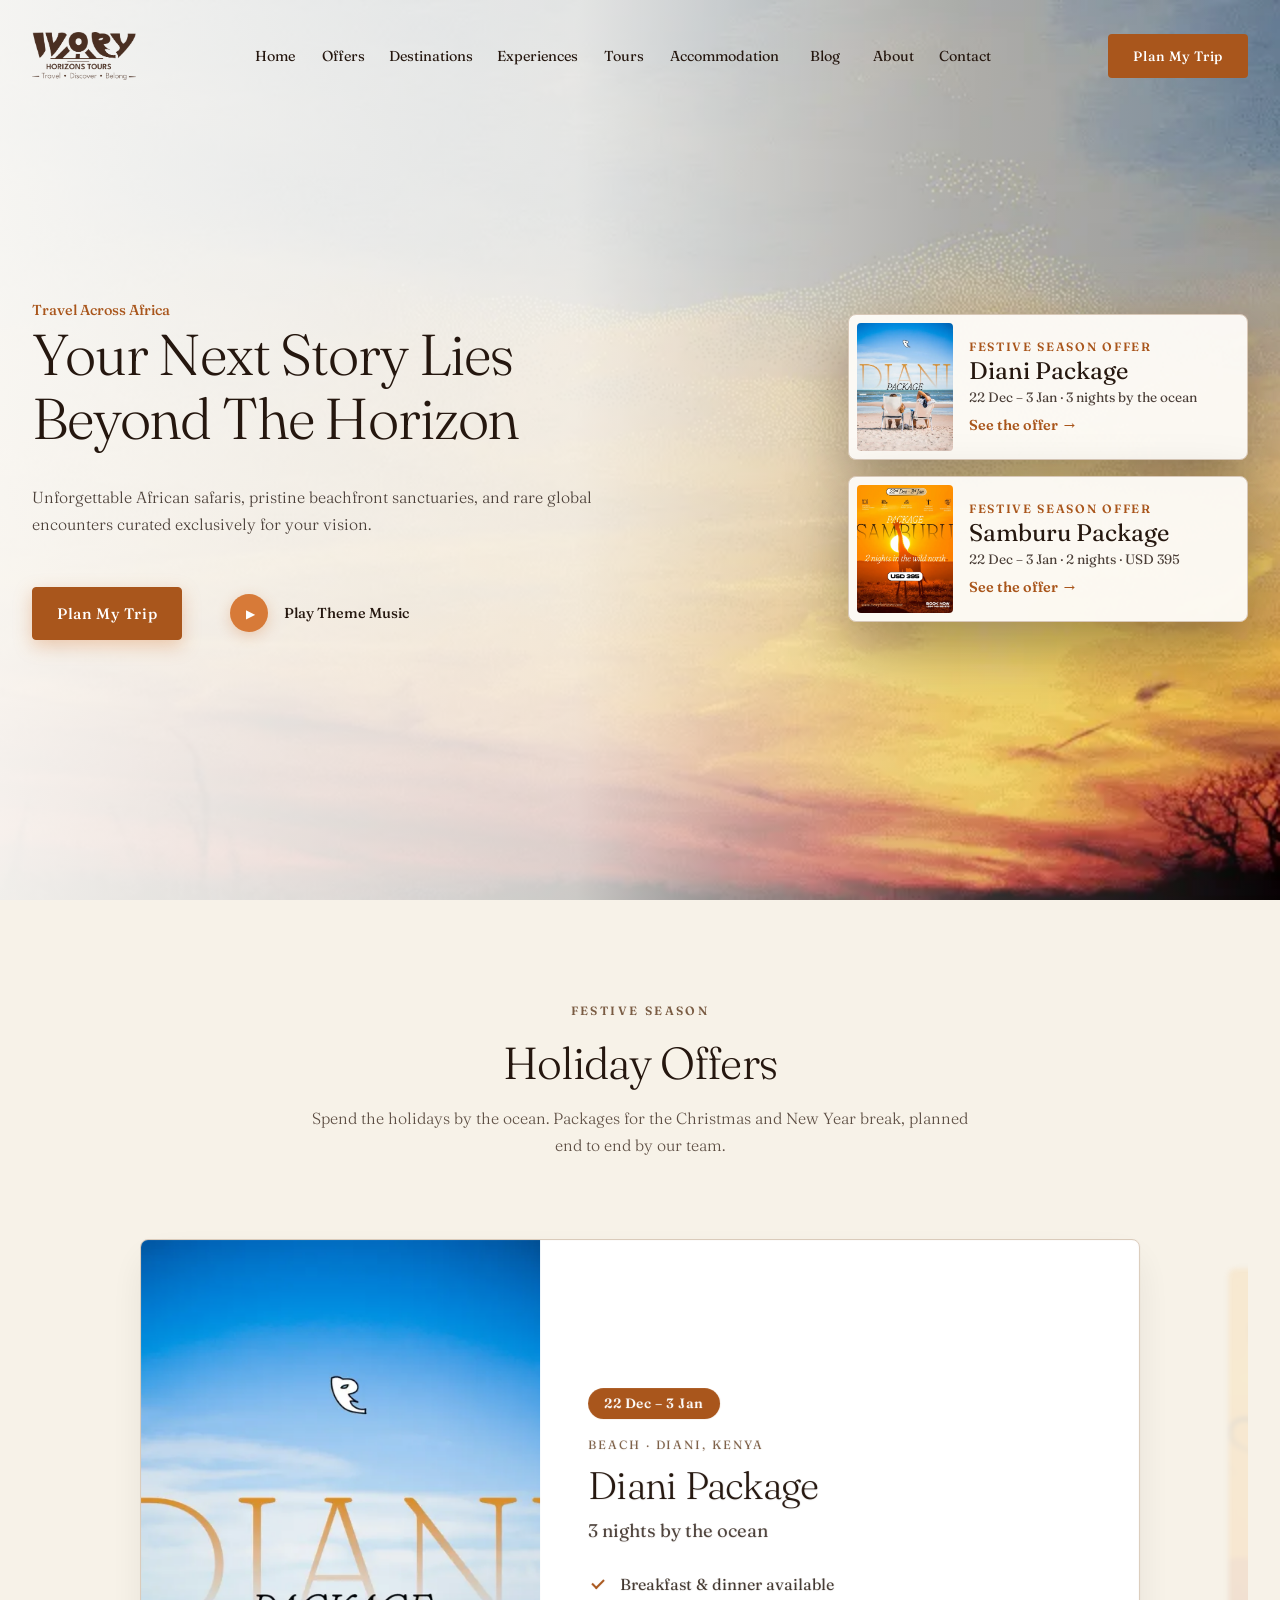
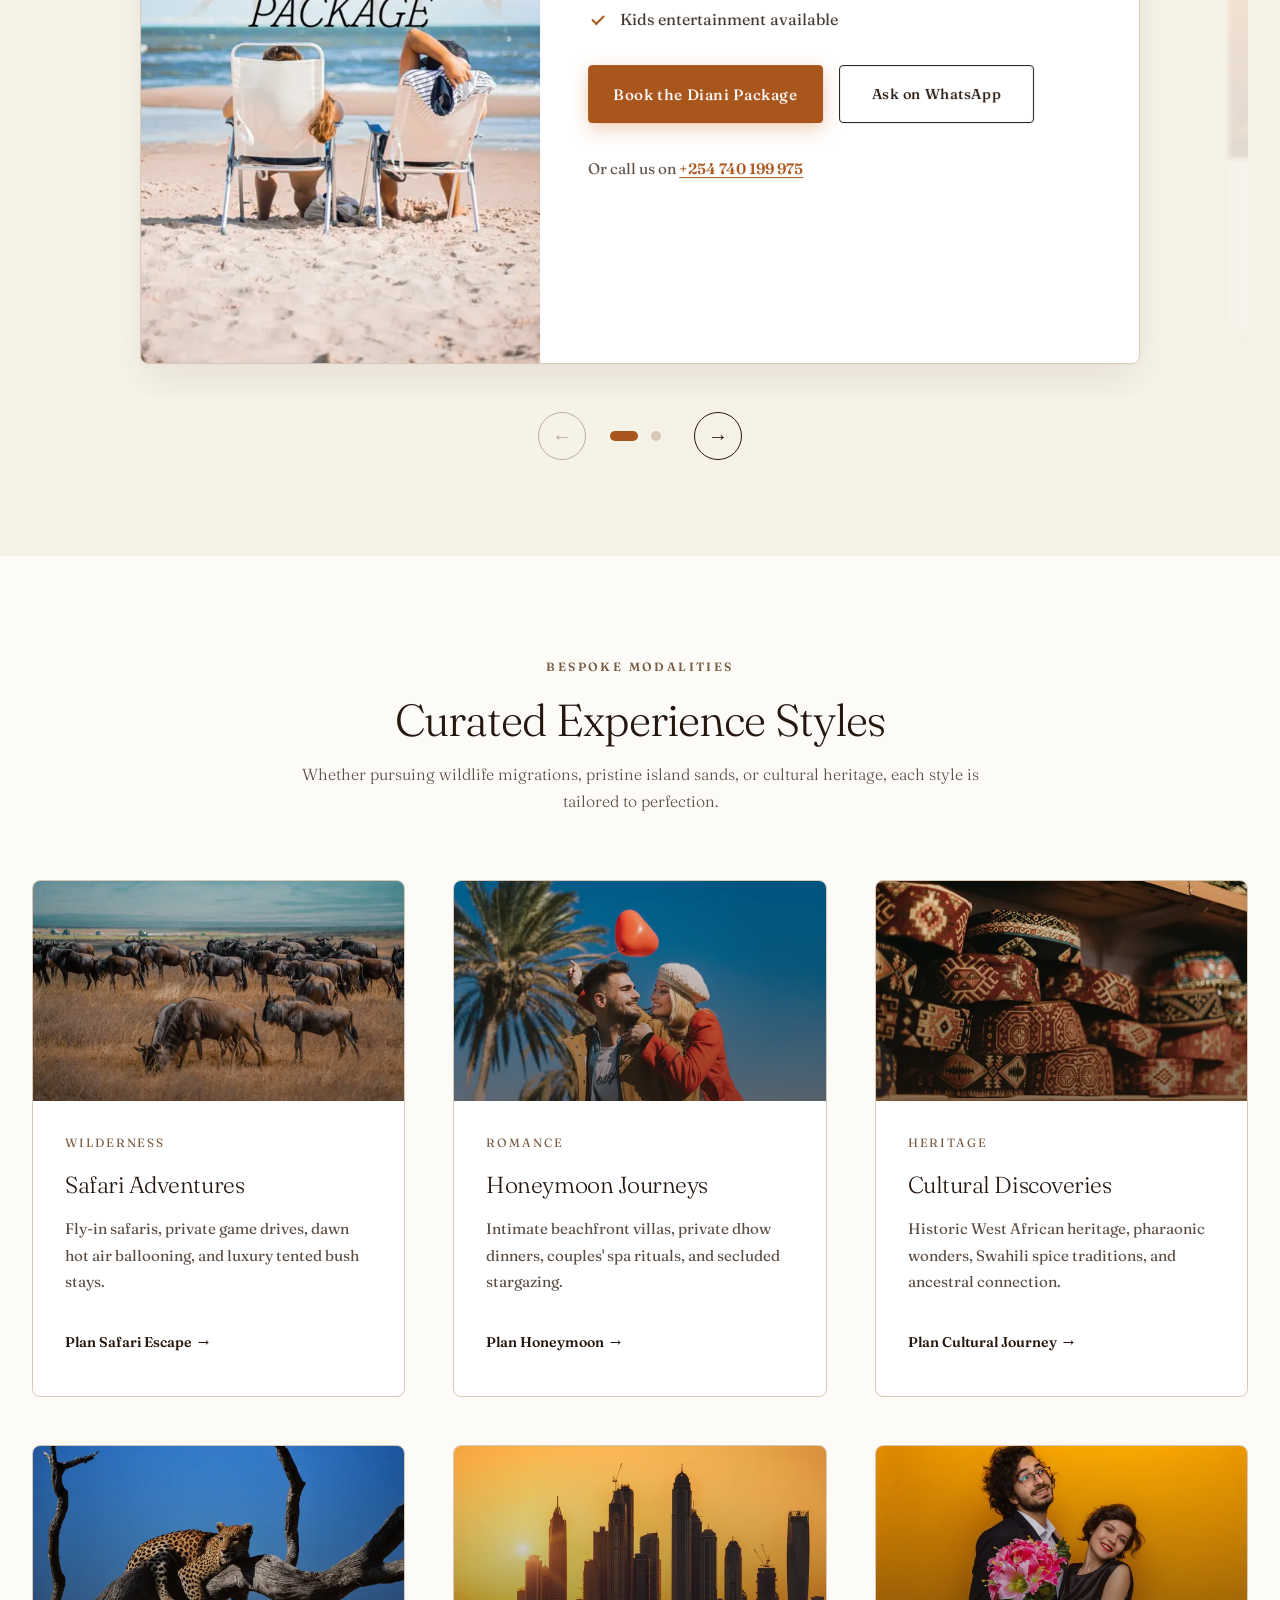
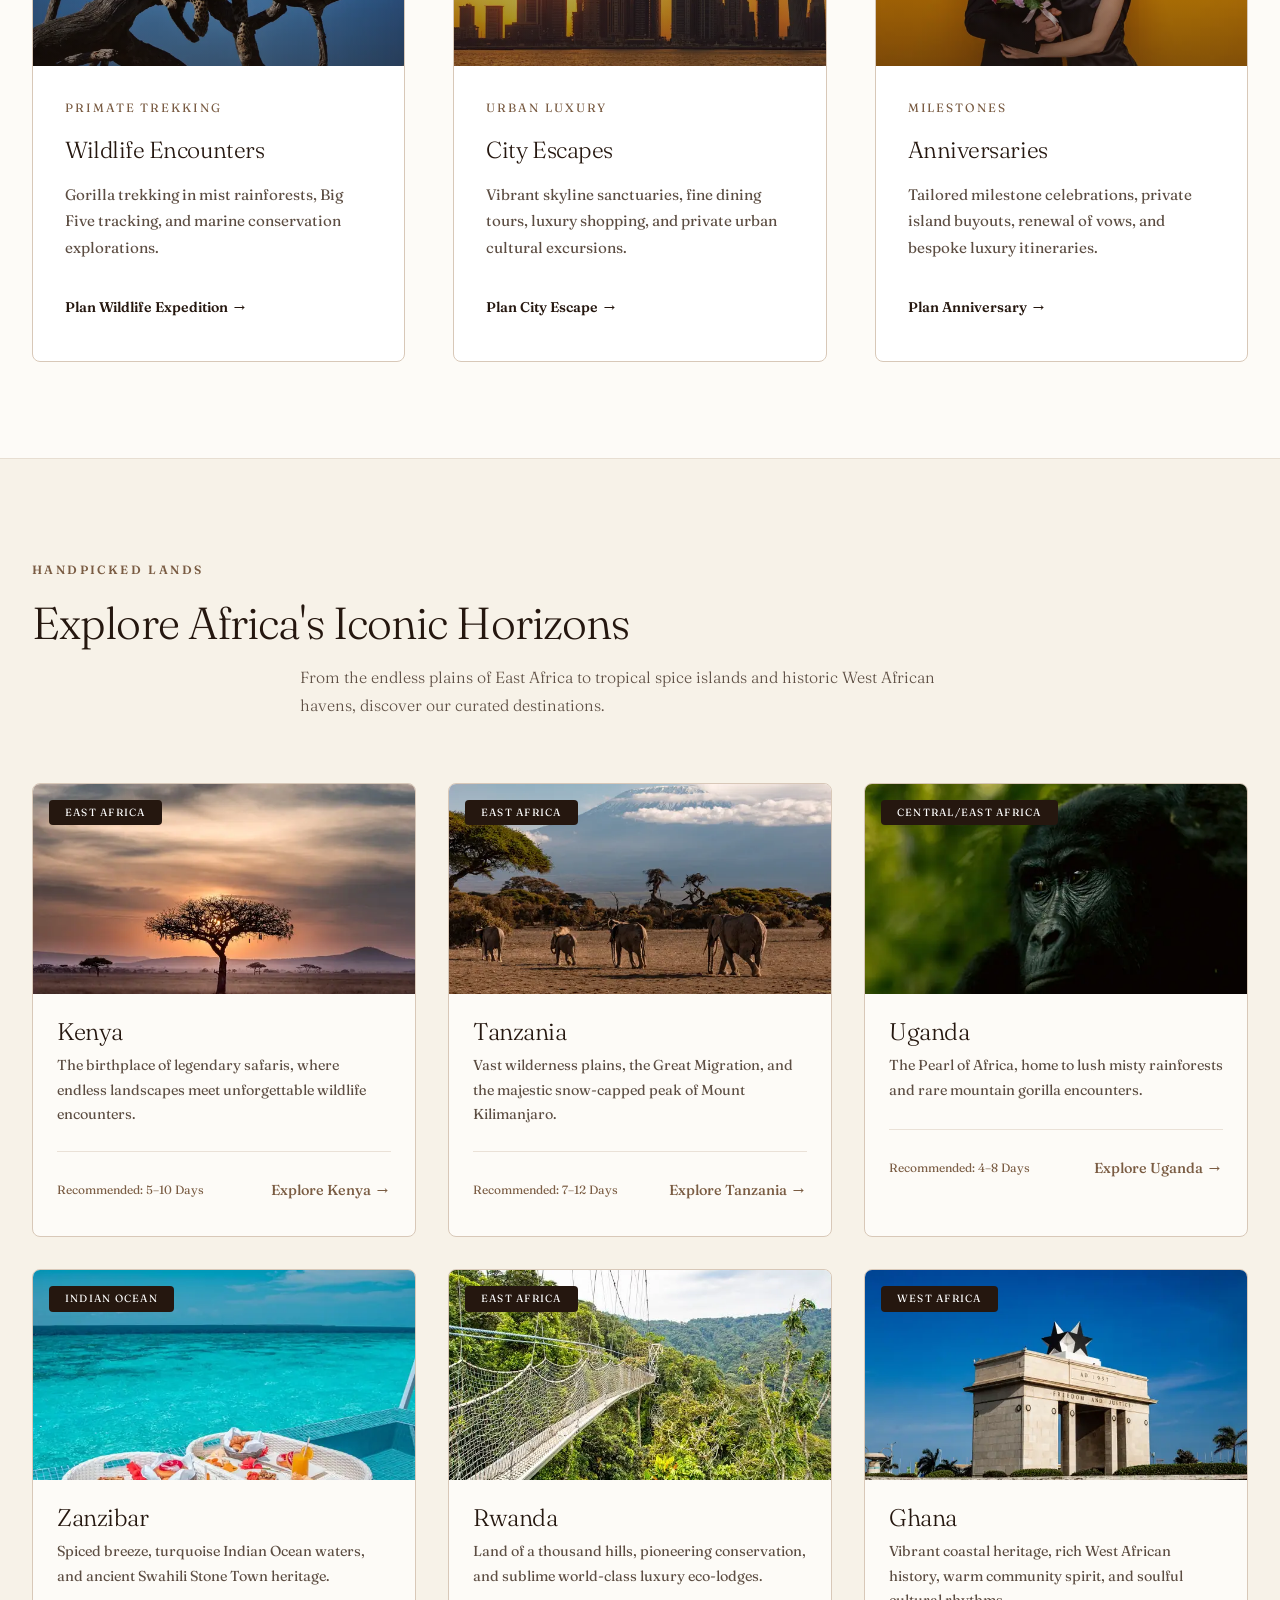
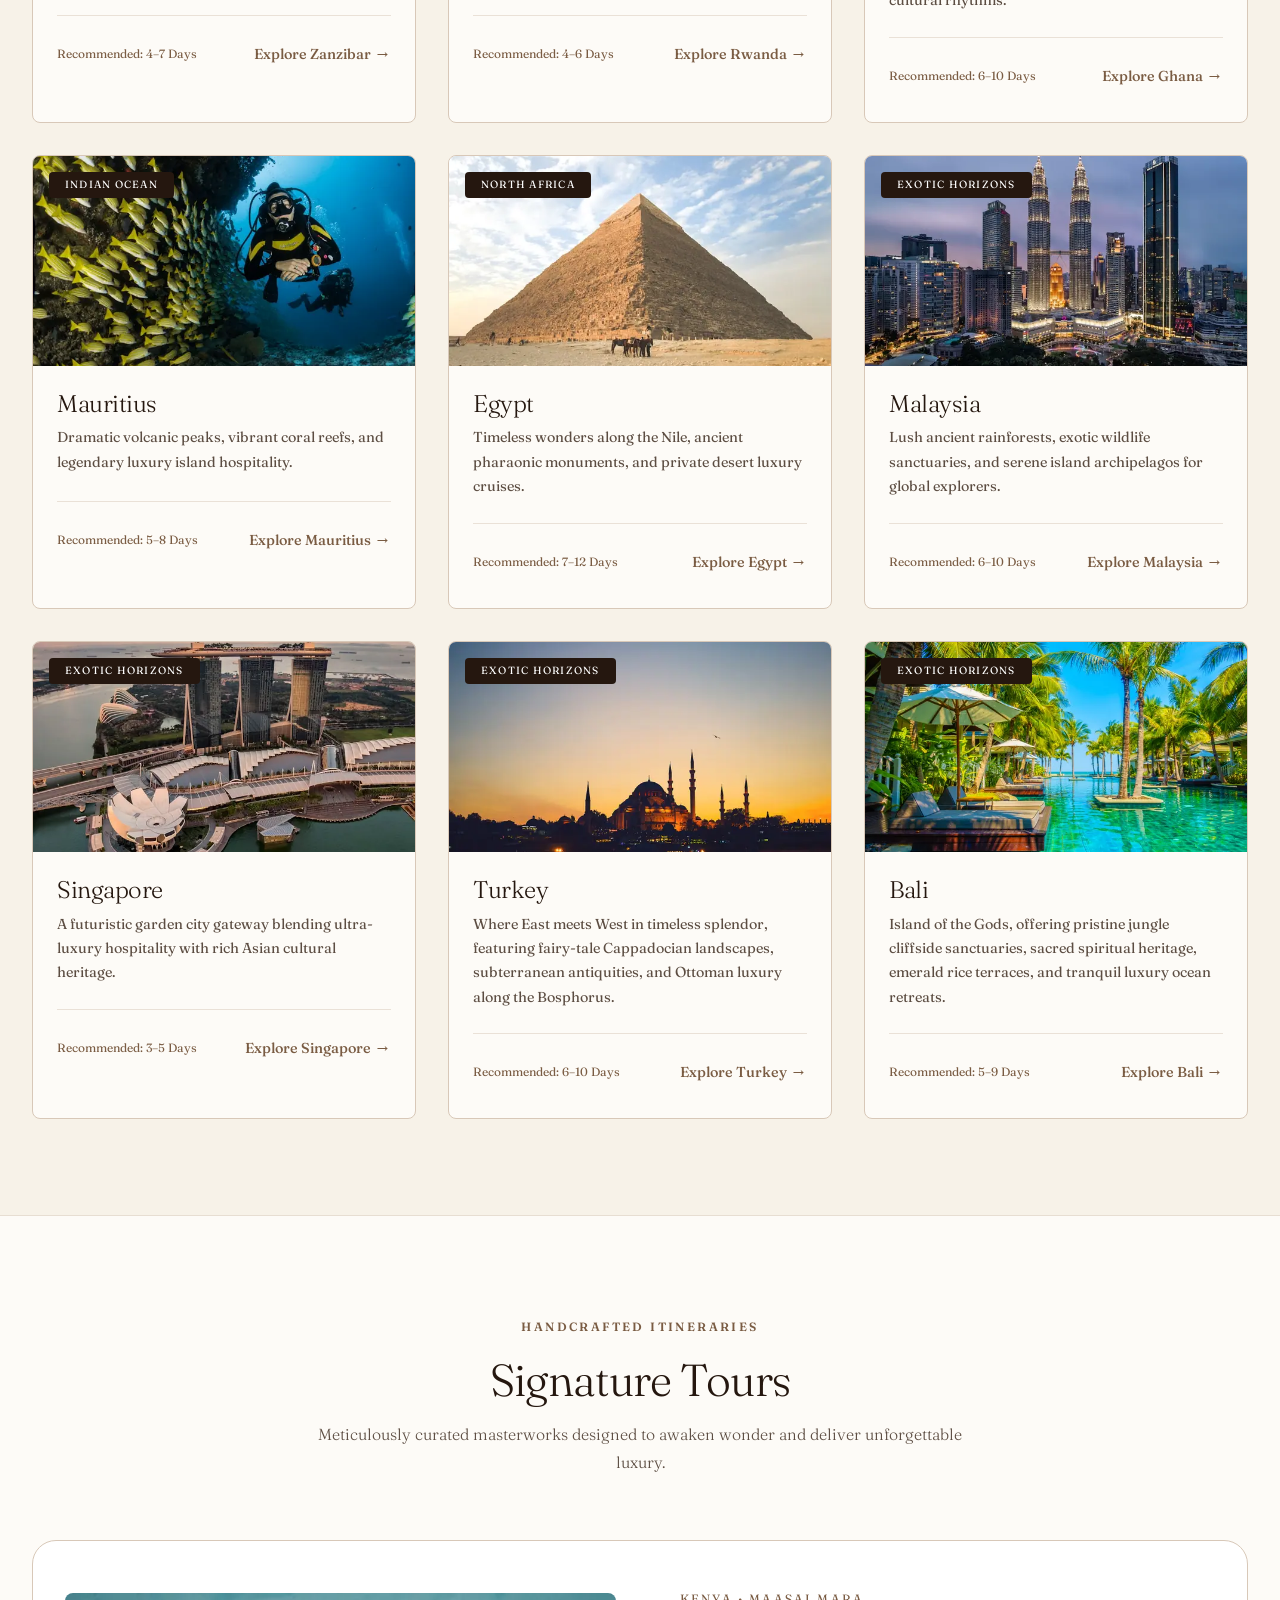
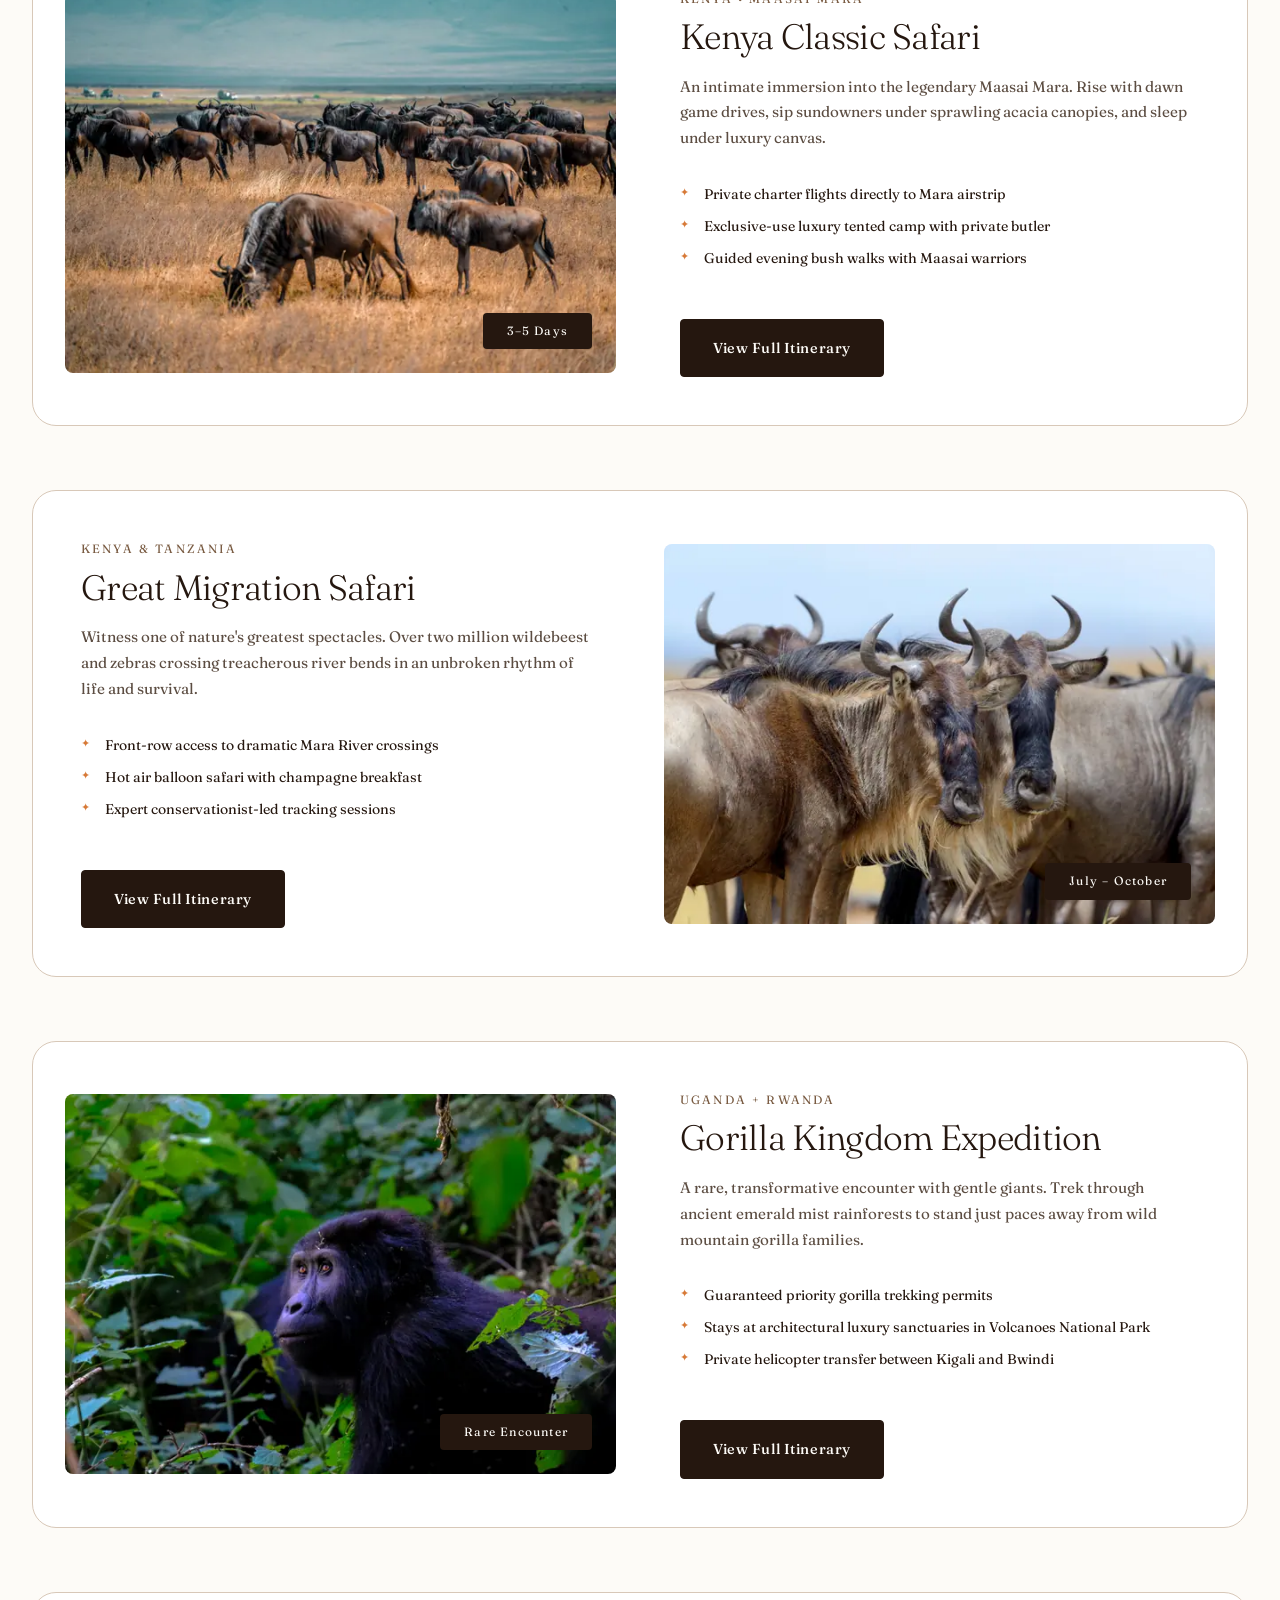
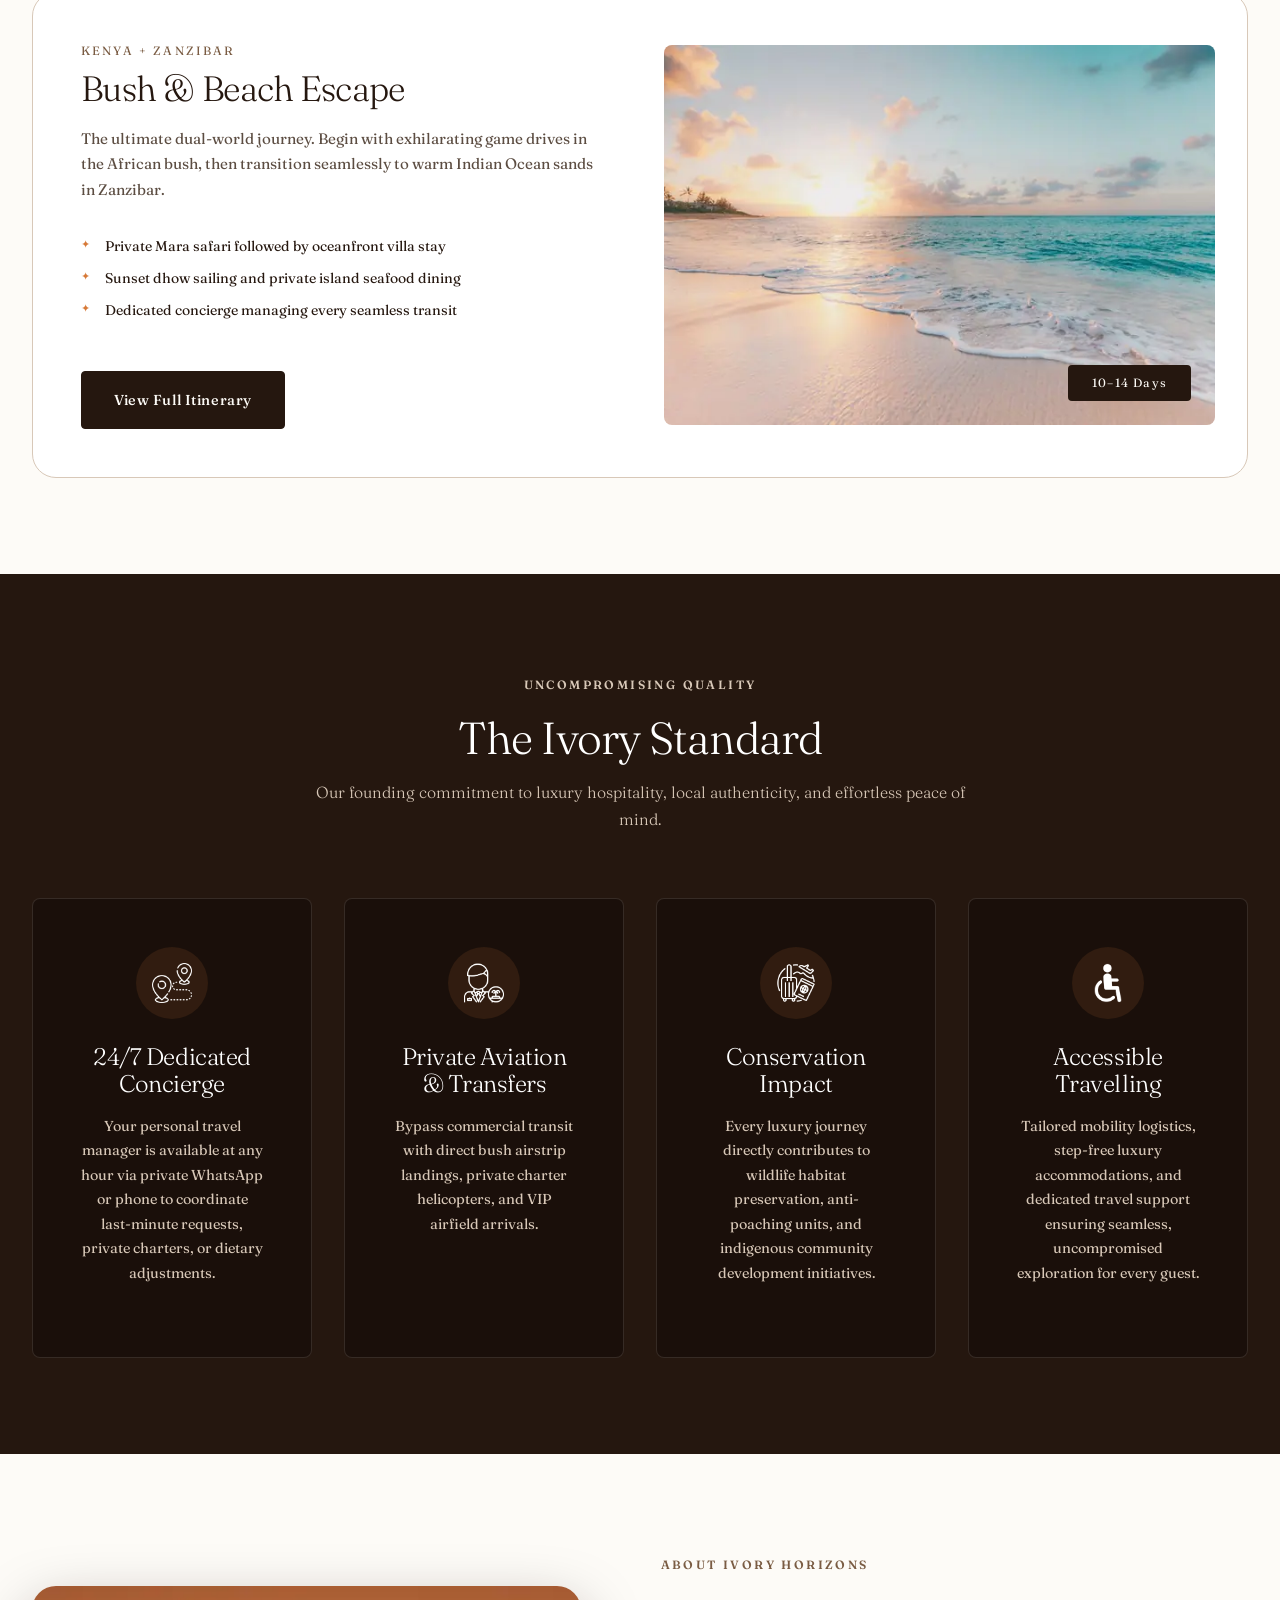
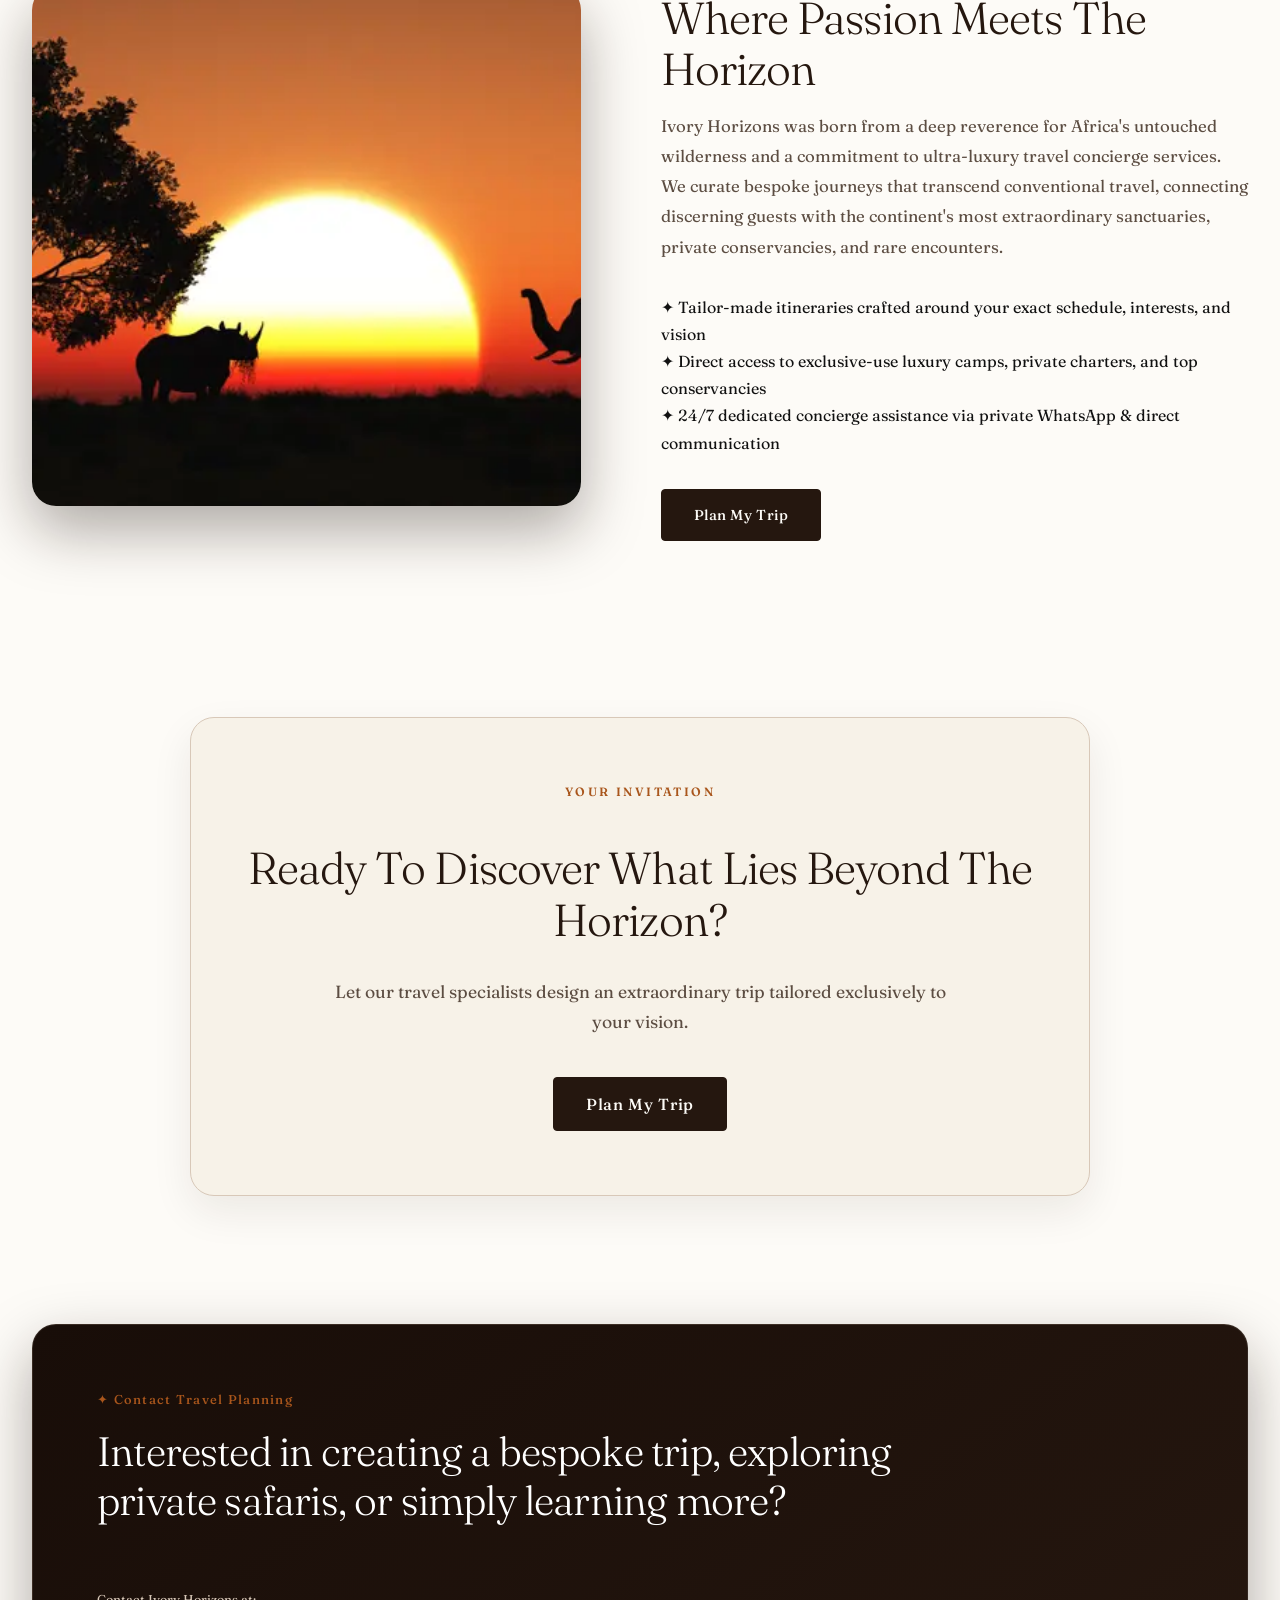
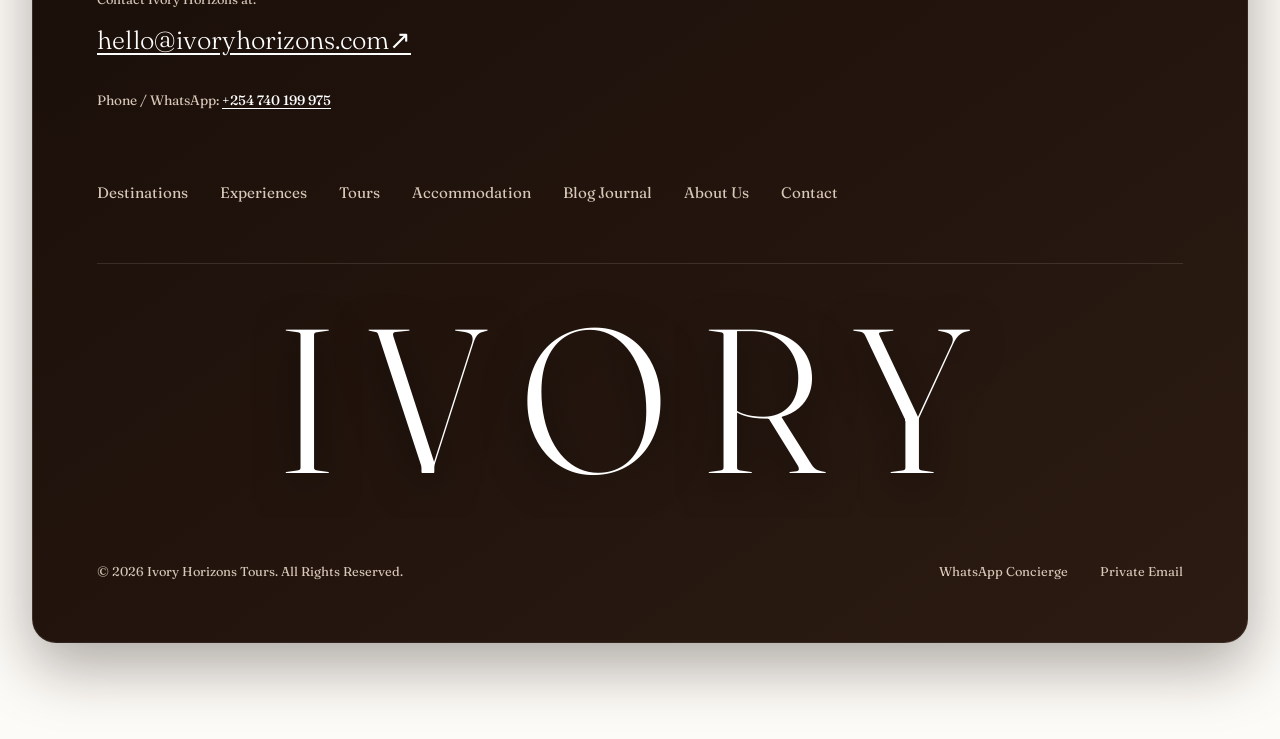
==== commit e0809ead: "Offers carousel with Samburu package: fade/scale slide transition, hero teaser, how-to-book viewer C" ====
--- a/index.html
+++ b/index.html
@@ -86,7 +86,8 @@
           </div>
         </div>
 
-        <a class="hero-offer" href="#offers" data-offer-end="2027-01-03" aria-label="Festive season offer: Diani Package, 22 December to 3 January. See the offer">
+        <div class="hero-offers">
+        <a class="hero-offer" href="#offers" data-offer-slide="0" data-offer-end="2027-01-03" aria-label="Festive season offer: Diani Package, 22 December to 3 January. See the offer">
           <img class="hero-offer-thumb" width="640" height="960" src="assets/images/offers/diani-package-640.webp" alt="" decoding="async">
           <span class="hero-offer-text">
             <span class="hero-offer-kicker">Festive Season Offer</span>
@@ -95,10 +96,20 @@
             <span class="hero-offer-link">See the offer &rarr;</span>
           </span>
         </a>
+        <a class="hero-offer" href="#offers" data-offer-slide="1" data-offer-end="2027-01-03" aria-label="Festive season offer: Samburu Package, 22 December to 3 January, USD 395. See the offer">
+          <img class="hero-offer-thumb" width="640" height="854" src="assets/images/offers/samburu-package-640.webp" alt="" decoding="async">
+          <span class="hero-offer-text">
+            <span class="hero-offer-kicker">Festive Season Offer</span>
+            <span class="hero-offer-title">Samburu Package</span>
+            <span class="hero-offer-date">22 Dec &ndash; 3 Jan &middot; 2 nights &middot; USD 395</span>
+            <span class="hero-offer-link">See the offer &rarr;</span>
+          </span>
+        </a>
+        </div>
       </div>
     </section>
 
-    <!-- Festive Offers: seasonal packages. To add another offer, copy one <article class="offer-card"> inside .offers-grid, swap the image, text, dates and data-offer-end. One offer shows as a featured row; two or more become a grid. Expired offers hide themselves (see app.js). -->
+    <!-- Festive Offers: seasonal packages shown as a swipeable carousel. To add another offer, copy one <article class="offer-card"> inside .offers-track and swap the image, text, dates and data-offer-end (add a matching hero teaser with data-offer-slide). Expired offers hide themselves (see app.js). -->
     <section class="section section-offers" id="offers" aria-labelledby="offersTitle">
       <div class="container">
         <div class="section-header text-center">
@@ -109,7 +120,8 @@
           </p>
         </div>
 
-        <div class="offers-grid">
+        <div class="offers-carousel" id="offersCarousel">
+        <div class="offers-track" id="offersTrack" role="region" aria-roledescription="carousel" aria-label="Holiday offers" tabindex="0">
           <article class="offer-card" data-offer-end="2027-01-03">
             <div class="offer-media">
               <img width="640" height="960" src="assets/images/offers/diani-package-640.webp" srcset="assets/images/offers/diani-package-640.webp 640w, assets/images/offers/diani-package.webp 1081w" sizes="(max-width: 768px) 100vw, 360px" alt="Two guests relaxing in beach chairs facing the ocean on Diani Beach, Diani Package" loading="lazy" decoding="async">
@@ -124,13 +136,51 @@
                 <li>Kids entertainment available</li>
               </ul>
               <div class="offer-actions">
-                <button type="button" class="btn btn-inspo-primary concierge-trigger" data-type="Beach Escape" data-dest="Kenya" data-journey="Diani Package (22 Dec &ndash; 3 Jan)">Book the Diani Package</button>
+                <button type="button" class="btn btn-inspo-primary concierge-trigger" data-type="Beach Escape" data-dest="Kenya" data-skip-step1="true" data-compact-steps="true" data-journey="Diani Package (22 Dec &ndash; 3 Jan)">Book the Diani Package</button>
                 <a class="btn btn-outline-dark" href="https://wa.me/254740199975?text=Hello%20Ivory%20Horizons%2C%20I%27d%20like%20to%20book%20the%20Diani%20Package%20(22%20Dec%20-%203%20Jan)." target="_blank" rel="noopener">Ask on WhatsApp</a>
               </div>
               <p class="offer-contact">Or call us on <a href="tel:+254740199975">+254 740 199 975</a></p>
             </div>
           </article>
-        </div>
+
+          <article class="offer-card offer-card--poster" data-offer-end="2027-01-03">
+            <div class="offer-media">
+              <img width="1080" height="1440" src="assets/images/offers/samburu-package-640.webp" srcset="assets/images/offers/samburu-package-640.webp 640w, assets/images/offers/samburu-package.webp 1080w" sizes="(max-width: 768px) 100vw, 400px" alt="Samburu Package poster: a giraffe silhouetted against a setting sun, 2 nights in the wild north, USD 395, 22 December to 3 January" loading="lazy" decoding="async">
+            </div>
+            <div class="offer-body">
+              <span class="offer-date">22 Dec &ndash; 3 Jan</span>
+              <span class="card-category">Safari &middot; Samburu, Kenya</span>
+              <h3 class="offer-title">Samburu Package</h3>
+              <p class="offer-tagline">2 nights in the wild north</p>
+              <p class="offer-price">USD 395</p>
+              <ul class="offer-includes">
+                <li>Breakfast, lunch &amp; dinner available</li>
+                <li>4x4 safari transport</li>
+                <li>Swimming at Buffalo Springs</li>
+                <li>Unlimited game drives with a guide</li>
+                <li>Kids entertainment available</li>
+              </ul>
+              <div class="offer-actions">
+                <button type="button" class="btn btn-inspo-primary concierge-trigger" data-type="Safari Adventure" data-dest="Kenya" data-skip-step1="true" data-compact-steps="true" data-journey="Samburu Package (22 Dec &ndash; 3 Jan)">Book the Samburu Package</button>
+                <a class="btn btn-outline-dark" href="https://wa.me/254740199975?text=Hello%20Ivory%20Horizons%2C%20I%27d%20like%20to%20book%20the%20Samburu%20Package%20(22%20Dec%20-%203%20Jan)." target="_blank" rel="noopener">Ask on WhatsApp</a>
+              </div>
+              <button type="button" class="offer-guide-link" data-guide-src="assets/images/offers/samburu-how-to-book.webp" data-guide-alt="How to book the Samburu Package: book on ivoryhorizons.com, or call or WhatsApp +254 740 199 975">How to book</button>
+              <p class="offer-contact">Or call us on <a href="tel:+254740199975">+254 740 199 975</a></p>
+            </div>
+          </article>
+        </div>
+
+        <div class="offers-controls" id="offersControls">
+          <button type="button" class="offers-arrow" id="offersPrev" aria-label="Previous offer"><span aria-hidden="true">&larr;</span></button>
+          <div class="offers-dots" id="offersDots"></div>
+          <button type="button" class="offers-arrow" id="offersNext" aria-label="Next offer"><span aria-hidden="true">&rarr;</span></button>
+        </div>
+        </div>
+
+        <dialog class="offer-guide" id="offerGuide" aria-label="How to book">
+          <button type="button" class="offer-guide-close" id="offerGuideClose" aria-label="Close">&times;</button>
+          <img id="offerGuideImg" src="" alt="">
+        </dialog>
       </div>
     </section>
 
--- a/style.css
+++ b/style.css
@@ -2927,8 +2927,16 @@
 /* ==========================================================================
    FESTIVE OFFERS (hero teaser + #offers section)
    ========================================================================== */
+.hero-offers {
+  justify-self: end;
+  display: flex;
+  flex-direction: column;
+  gap: var(--space-2);
+  width: 100%;
+  max-width: 400px;
+}
+
 .hero-offer {
-  justify-self: end;
   display: flex;
   align-items: stretch;
   gap: var(--space-2);
@@ -2997,13 +3005,38 @@
   background-color: var(--bg-secondary);
 }
 
-.offers-grid {
-  display: grid;
-  grid-template-columns: repeat(auto-fit, minmax(300px, 1fr));
+.offers-track {
+  display: flex;
   gap: var(--space-6);
+  overflow-x: auto;
+  scroll-snap-type: x mandatory;
+  scrollbar-width: none;
+  overscroll-behavior-x: contain;
+  /* side padding lets the first and last slide sit centred (auto margins collapse in an overflowing flex row) */
+  padding: var(--space-2) max(0px, calc((100% - 1000px) / 2)) var(--space-4);
+}
+
+.offers-track::-webkit-scrollbar {
+  display: none;
+}
+
+.offers-track:focus-visible {
+  outline: 2px solid var(--brown-accent-deep);
+  outline-offset: 4px;
 }
 
 .offer-card {
+  --p: 0;
+  flex: 0 0 100%;
+  max-width: 1000px;
+  margin: 0 auto;
+  scroll-snap-align: center;
+  scroll-snap-stop: always;
+  /* the slide fades, shrinks and softens as it leaves the centre (--p set in app.js) */
+  opacity: calc(1 - var(--p) * 0.9);
+  transform: scale(calc(1 - var(--p) * 0.08));
+  filter: blur(calc(var(--p) * 3px));
+  will-change: opacity, transform;
   display: flex;
   flex-direction: column;
   background-color: var(--white);
@@ -3125,22 +3158,174 @@
   color: var(--bg-primary);
 }
 
-/* A single offer reads as a featured row; two or more fall back to the card grid */
+.offer-price {
+  display: inline-block;
+  margin-bottom: var(--space-3);
+  padding: 2px var(--space-3);
+  border: 2px solid var(--dark-primary);
+  border-radius: 999px;
+  font-family: var(--font-heading);
+  font-size: 1.5rem;
+  font-weight: 600;
+  line-height: 1.4;
+  color: var(--dark-primary);
+}
+
+.offer-guide-link {
+  display: inline-flex;
+  align-items: center;
+  min-height: 44px;
+  margin-top: var(--space-2);
+  padding: 0;
+  background: none;
+  border: 0;
+  font: inherit;
+  font-weight: 600;
+  color: var(--brown-accent-deep);
+  text-decoration: underline;
+  text-underline-offset: 3px;
+  cursor: pointer;
+}
+
+/* Carousel controls */
+.offers-controls {
+  display: flex;
+  align-items: center;
+  justify-content: center;
+  gap: var(--space-3);
+  margin-top: var(--space-2);
+}
+
+.offers-arrow {
+  width: 48px;
+  height: 48px;
+  display: inline-flex;
+  align-items: center;
+  justify-content: center;
+  border: 1px solid var(--dark-primary);
+  border-radius: 50%;
+  background: transparent;
+  color: var(--dark-primary);
+  font-size: 1.25rem;
+  cursor: pointer;
+  transition: background-color 0.3s ease, color 0.3s ease, opacity 0.3s ease;
+}
+
+.offers-arrow:hover:not(:disabled) {
+  background-color: var(--dark-primary);
+  color: var(--bg-primary);
+}
+
+.offers-arrow:disabled {
+  opacity: 0.3;
+  cursor: default;
+}
+
+.offers-dots {
+  display: flex;
+  gap: 4px;
+}
+
+.offers-dot {
+  position: relative;
+  width: 28px;
+  height: 44px;
+  background: none;
+  border: 0;
+  cursor: pointer;
+}
+
+.offers-dot::before {
+  content: "";
+  position: absolute;
+  top: 50%;
+  left: 50%;
+  width: 10px;
+  height: 10px;
+  border-radius: 999px;
+  background-color: var(--brown-light);
+  transform: translate(-50%, -50%);
+  transition: width 0.5s cubic-bezier(0.4, 0, 0.2, 1), background-color 0.5s cubic-bezier(0.4, 0, 0.2, 1);
+}
+
+.offers-dot[aria-current="true"]::before {
+  width: 28px;
+  background-color: var(--brown-accent-deep);
+}
+
+/* How-to-book poster viewer */
+.offer-guide {
+  position: fixed;
+  inset: 0;
+  margin: auto;
+  max-width: min(92vw, 520px);
+  max-height: 92vh;
+  padding: 0;
+  border: 0;
+  border-radius: var(--radius-md);
+  background: var(--dark-primary);
+  overflow: hidden;
+}
+
+.offer-guide::backdrop {
+  background: rgba(0, 0, 0, 0.7);
+}
+
+.offer-guide img {
+  display: block;
+  width: 100%;
+  max-height: 92vh;
+  object-fit: contain;
+}
+
+.offer-guide-close {
+  position: absolute;
+  top: var(--space-1);
+  right: var(--space-1);
+  width: 44px;
+  height: 44px;
+  border: 0;
+  border-radius: 50%;
+  background: rgba(255, 255, 255, 0.9);
+  color: var(--dark-primary);
+  font-size: 1.75rem;
+  line-height: 1;
+  cursor: pointer;
+}
+
+@media (prefers-reduced-motion: reduce) {
+  .offer-card {
+    opacity: 1;
+    transform: none;
+    filter: none;
+  }
+}
+
+/* Featured-row layout: poster/photo left, details right */
 @media (min-width: 769px) {
-  .offer-card:only-child {
+  .offer-card {
     flex-direction: row;
-    width: 100%;
-    max-width: 1000px;
-    margin: 0 auto;
-  }
-
-  .offer-card:only-child .offer-media {
+  }
+
+  .offer-media {
     flex: 0 0 min(40%, 400px);
     aspect-ratio: auto;
     min-height: 480px;
   }
 
-  .offer-card:only-child .offer-body {
+  /* poster artwork carries its own text: show it uncropped at its native 3:4 */
+  .offer-card--poster .offer-media {
+    flex: 0 0 min(40%, 400px);
+    align-self: flex-start;
+    aspect-ratio: 3 / 4;
+    min-height: 0;
+  }
+
+  .offer-card--poster .offer-body {
+    padding: var(--space-4);
+  }
+
+  .offer-body {
     justify-content: center;
     padding: var(--space-6);
   }
@@ -3153,7 +3338,7 @@
 }
 
 @media (max-width: 992px) {
-  .hero-offer {
+  .hero-offers {
     order: -1;
     justify-self: start;
   }
@@ -3164,6 +3349,21 @@
     padding: var(--space-3);
   }
 
+  /* two hero teasers stacked: keep them short so the headline stays above the fold */
+  .hero-offer-thumb {
+    flex-basis: 64px;
+    width: 64px;
+  }
+
+  .hero-offer-kicker,
+  .hero-offer-link {
+    display: none;
+  }
+
+  .hero-offer-title {
+    font-size: 1.25rem;
+  }
+
   .offer-actions .btn {
     width: 100%;
     white-space: normal;
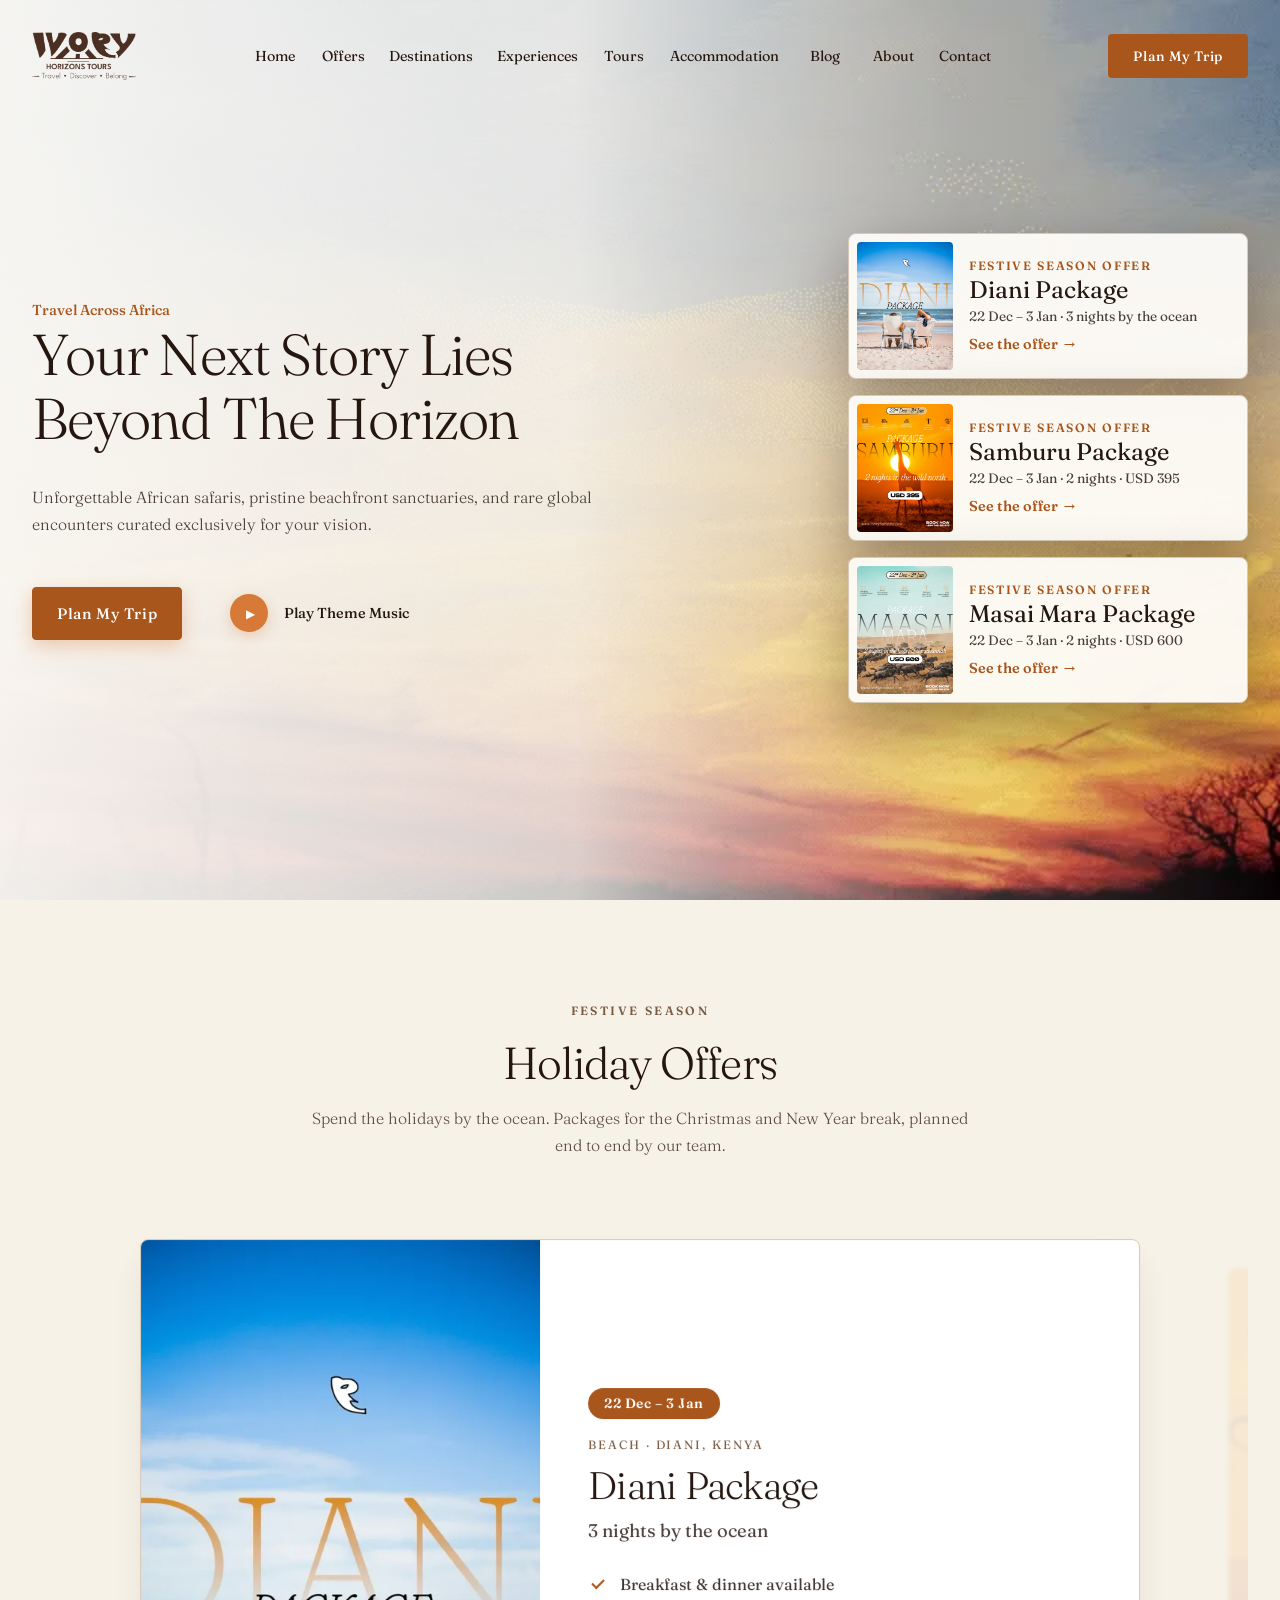
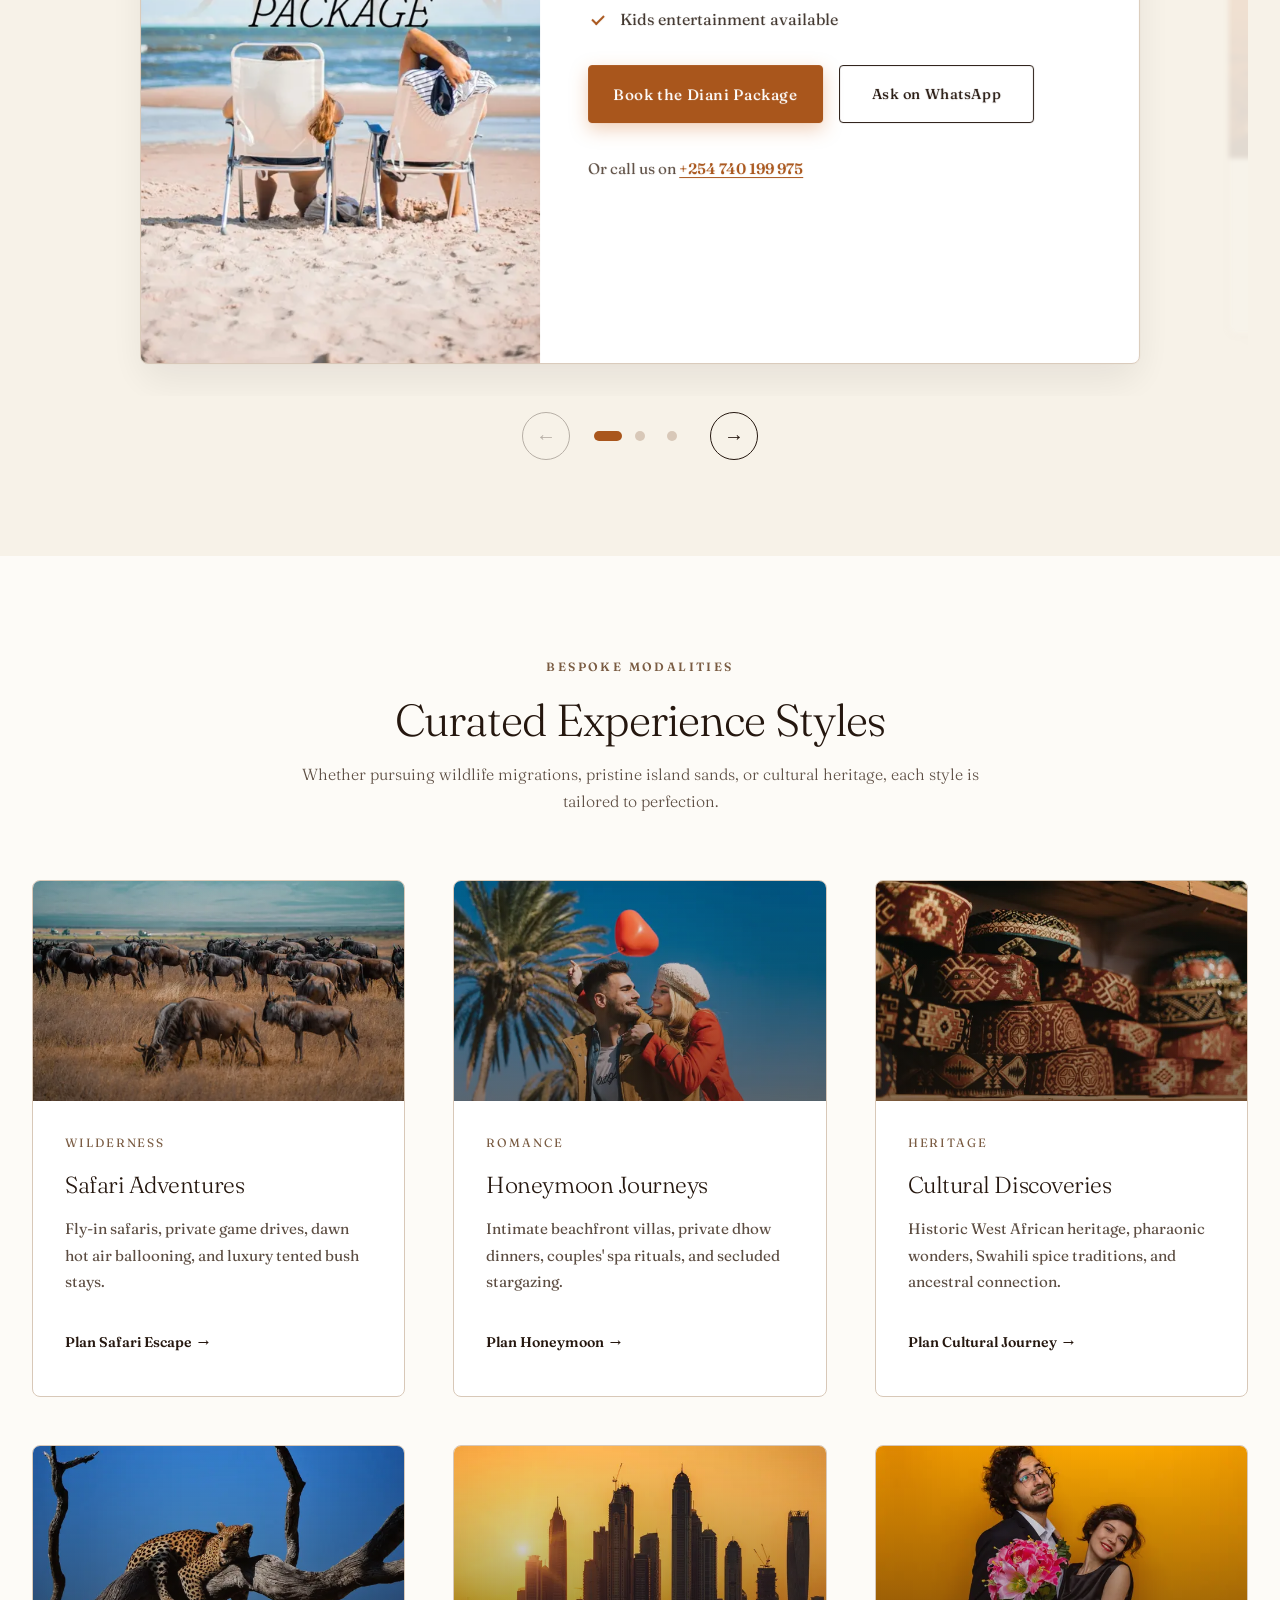
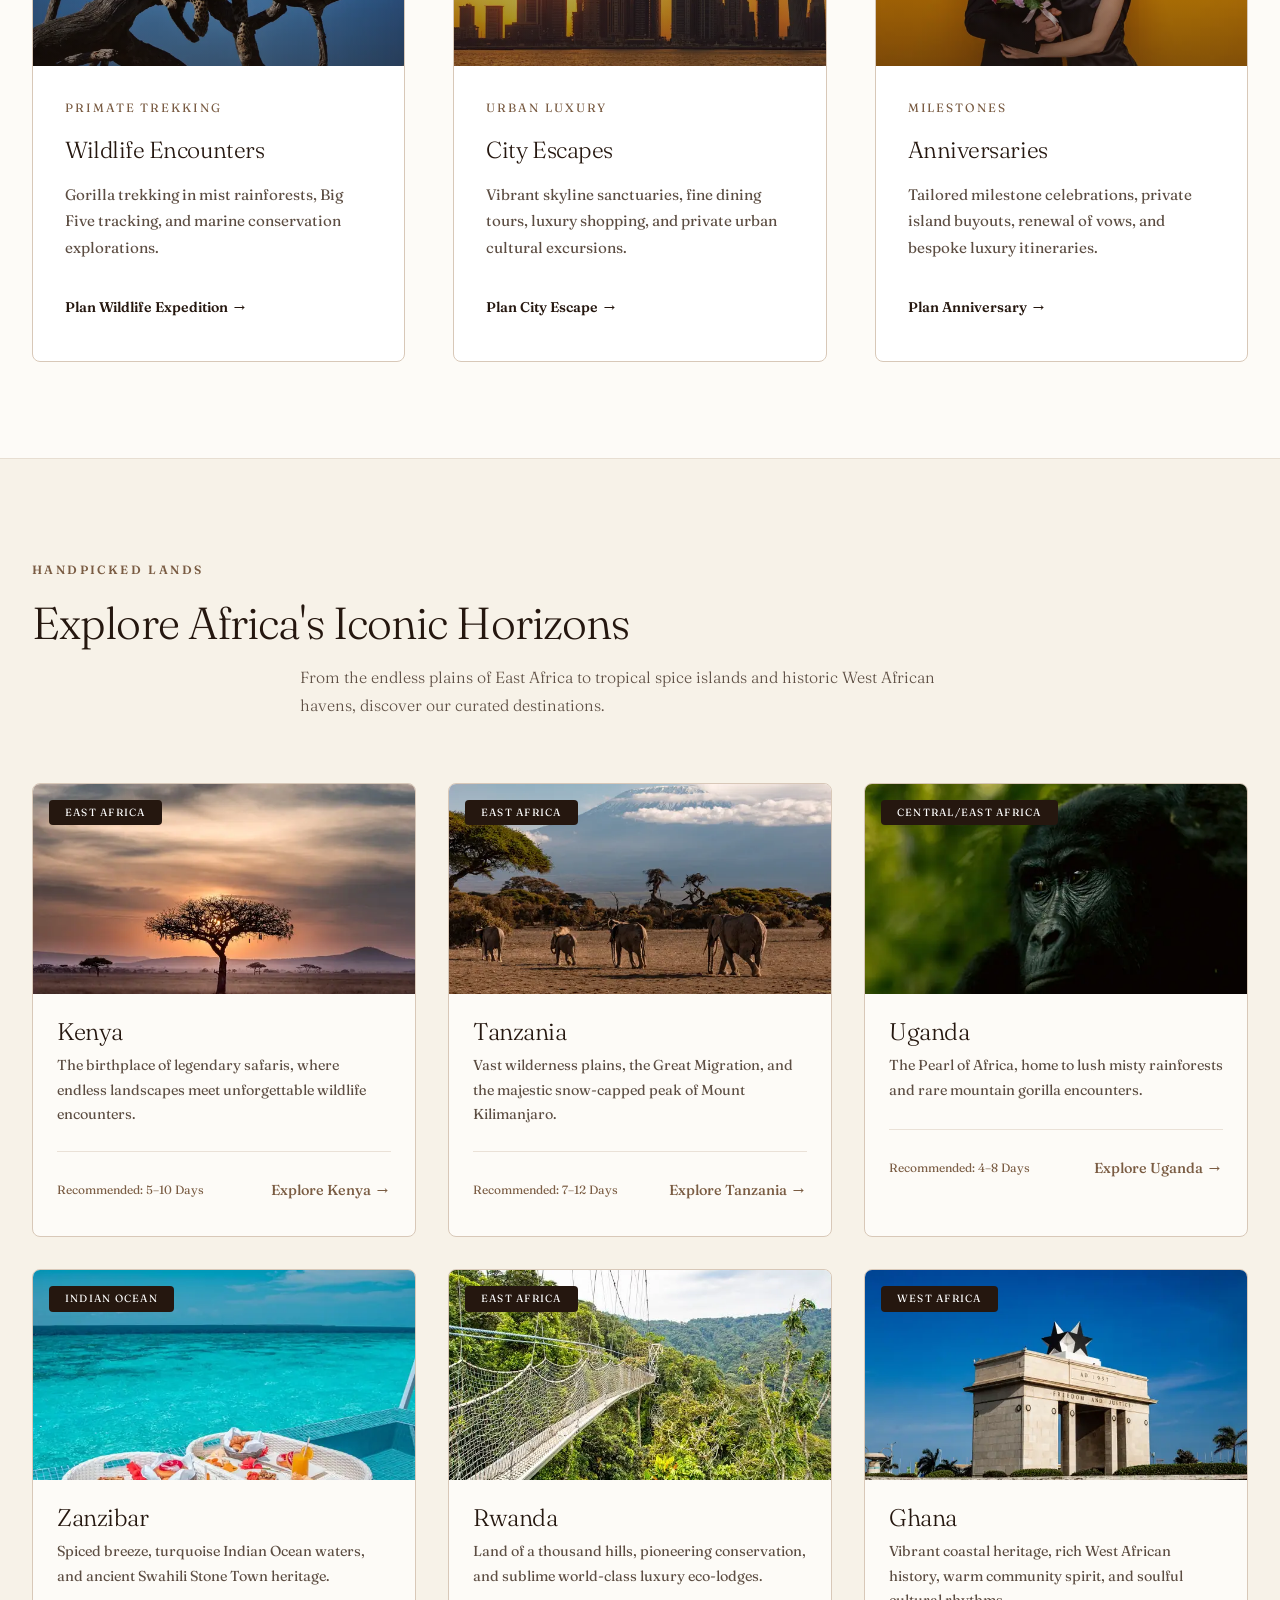
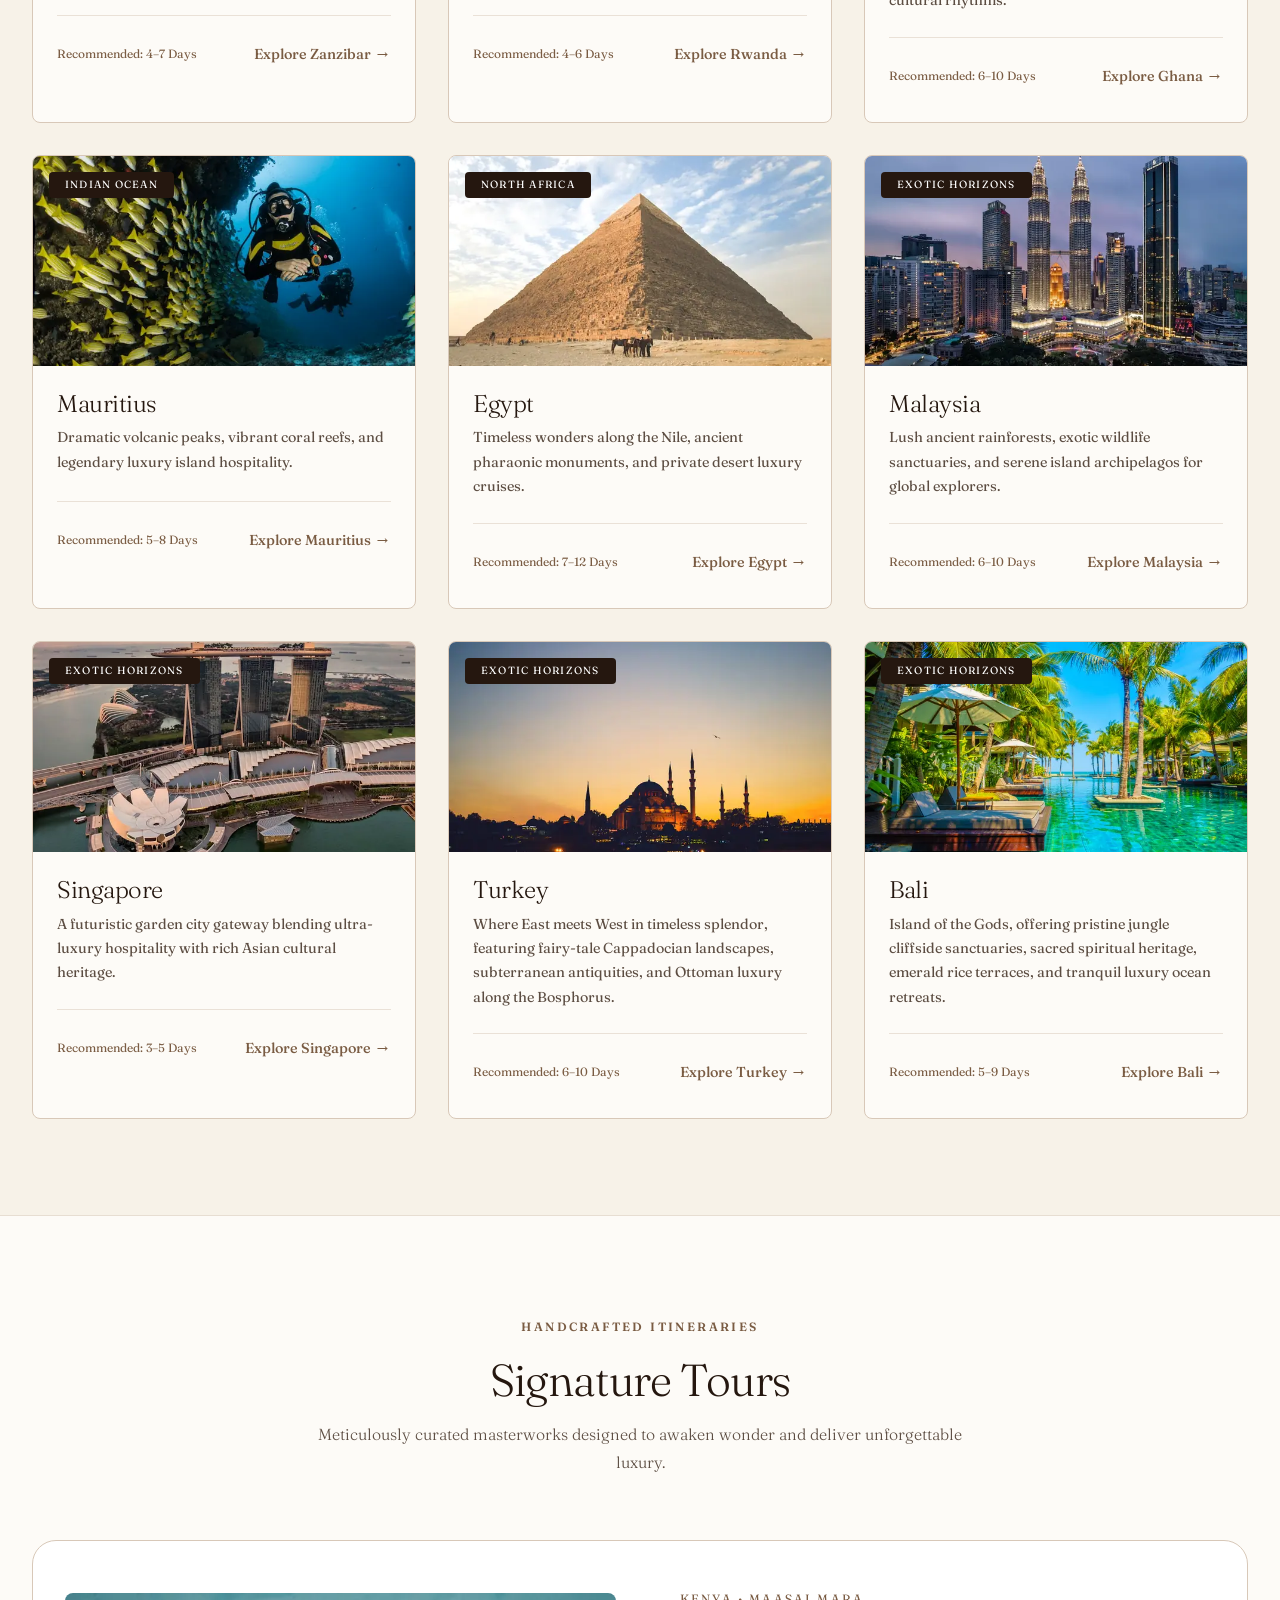
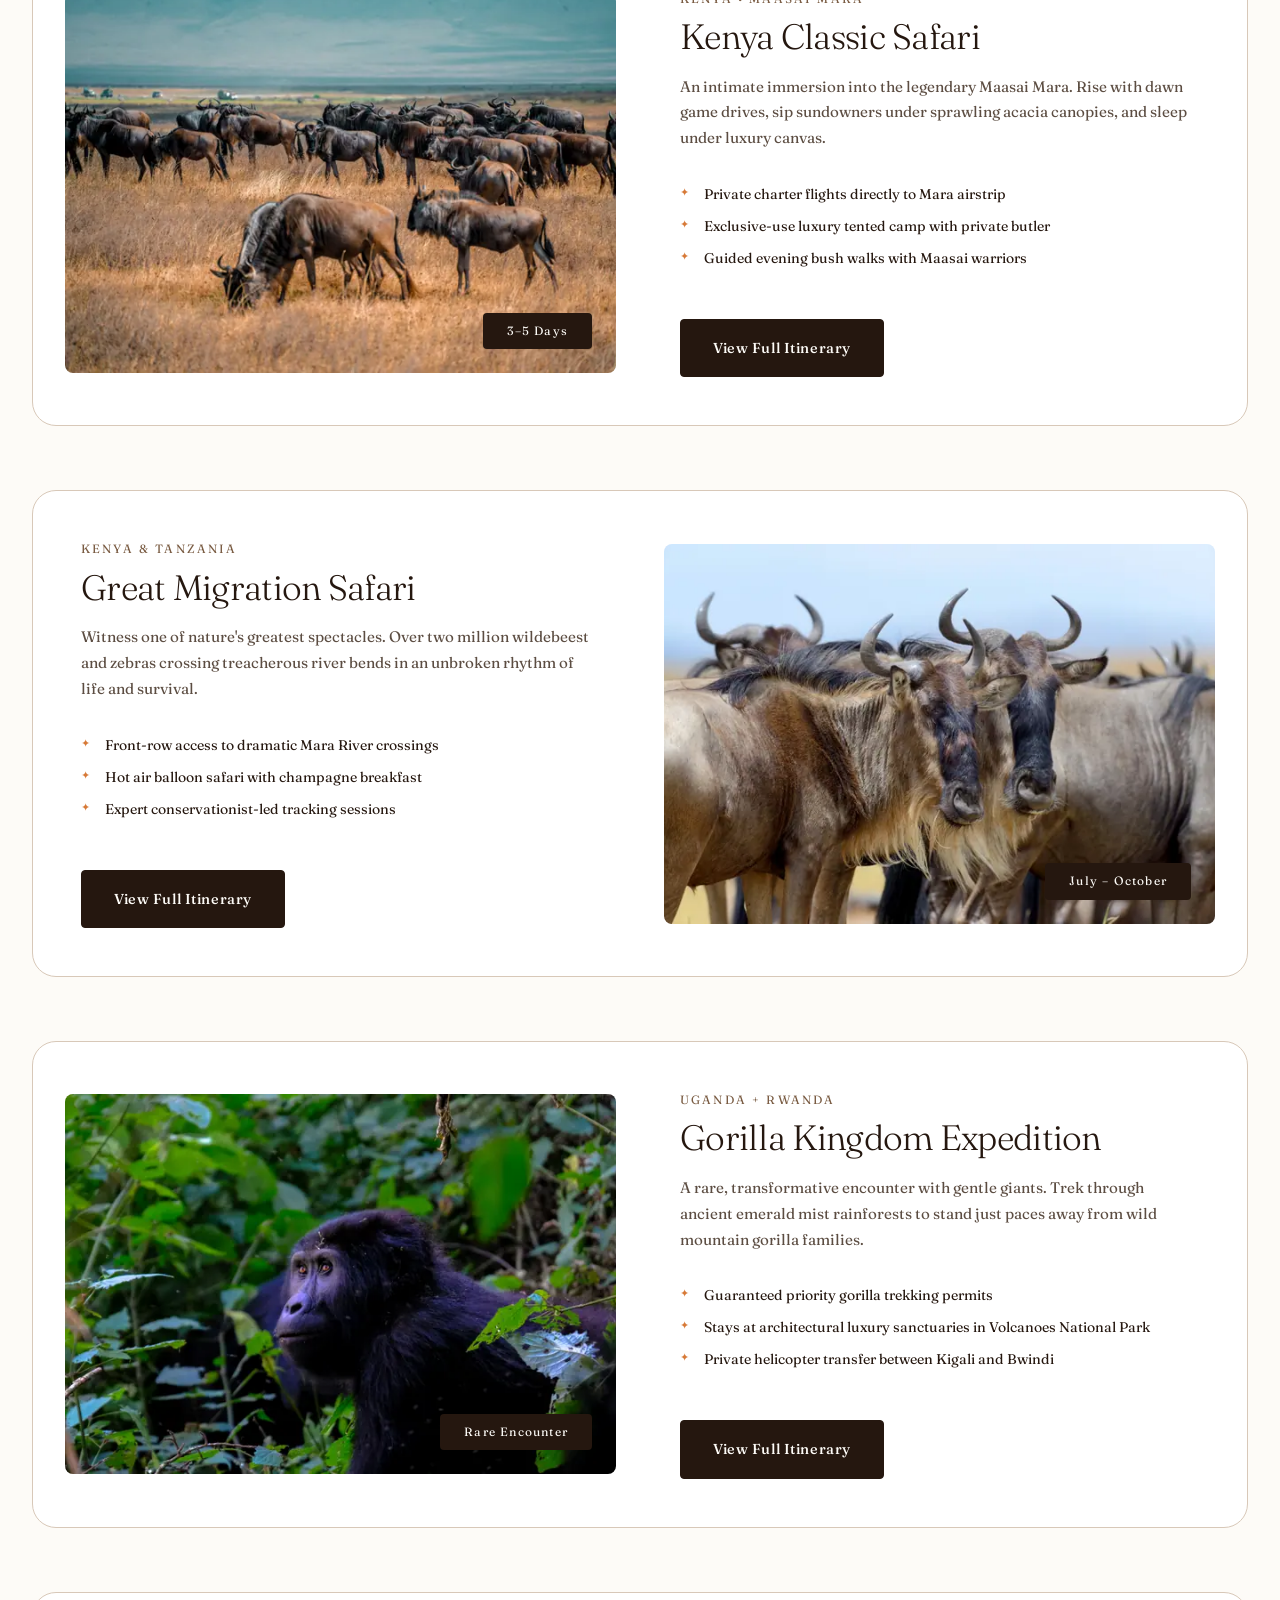
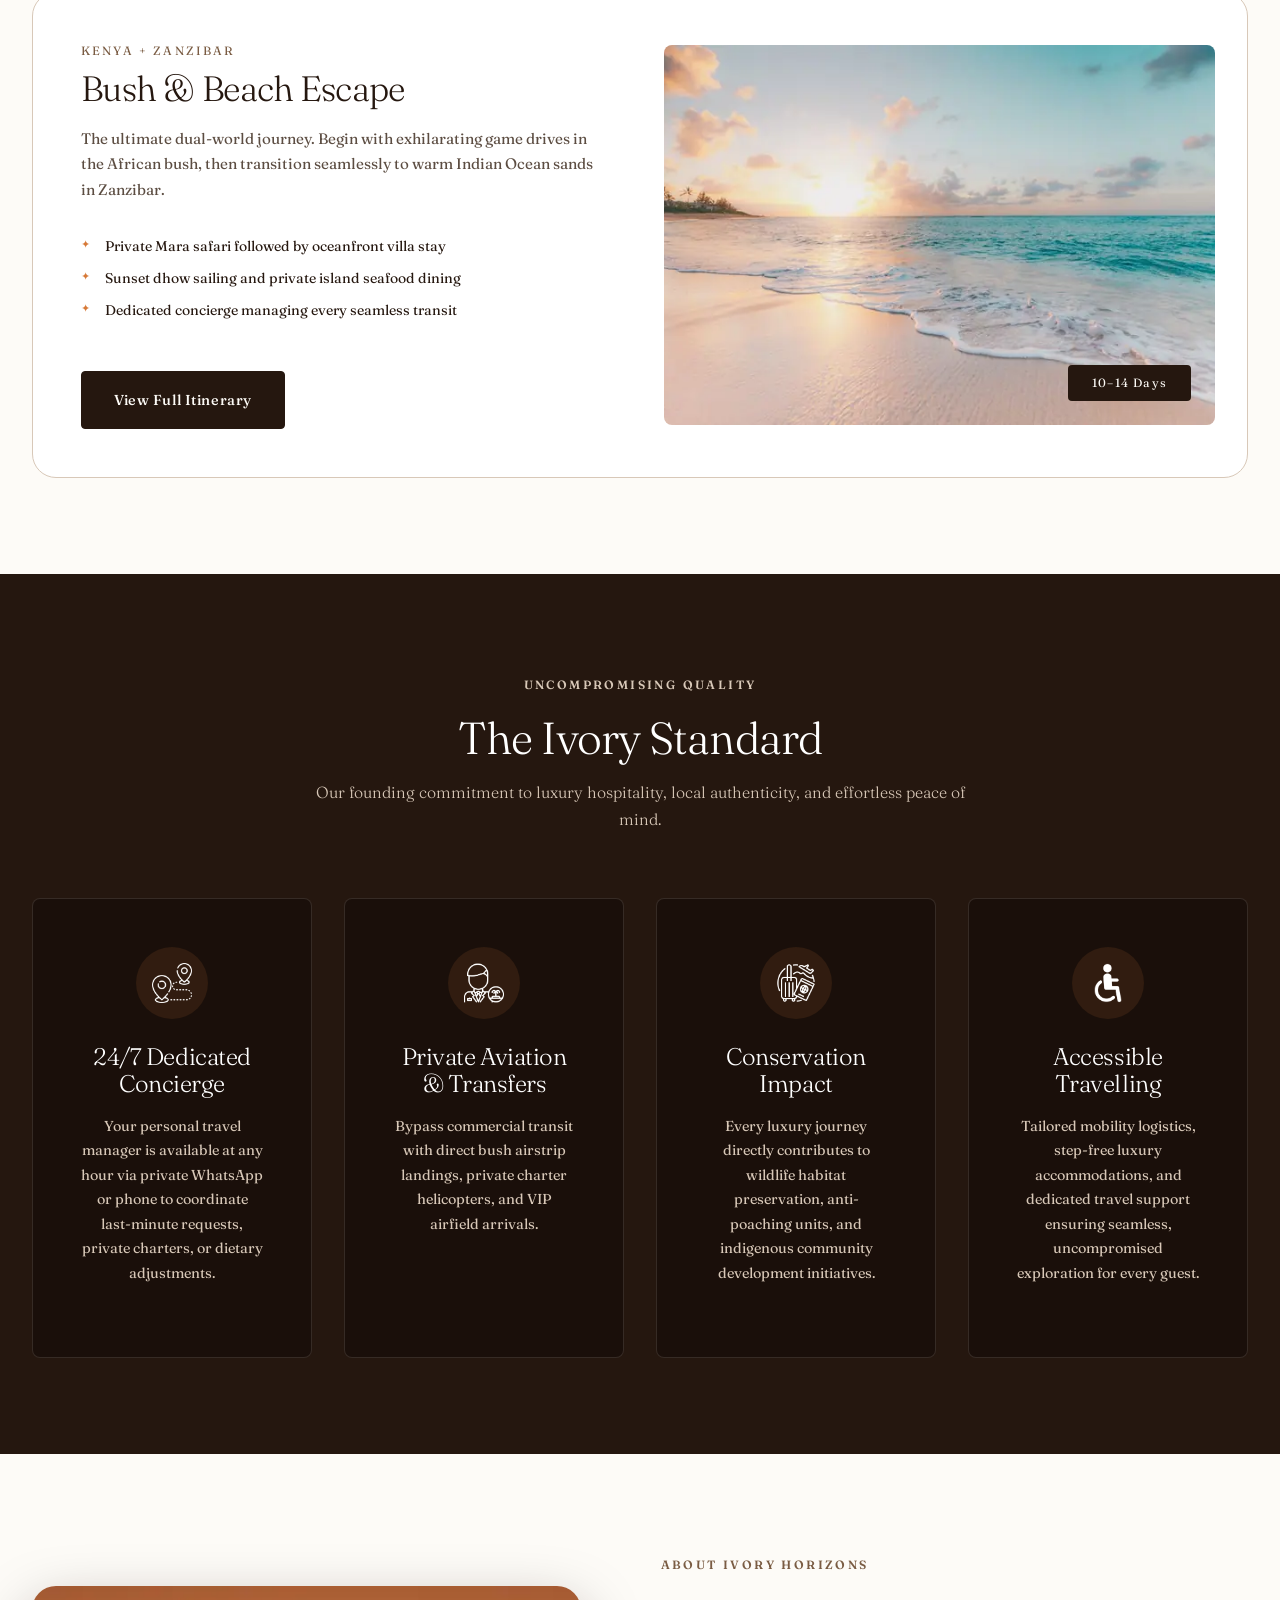
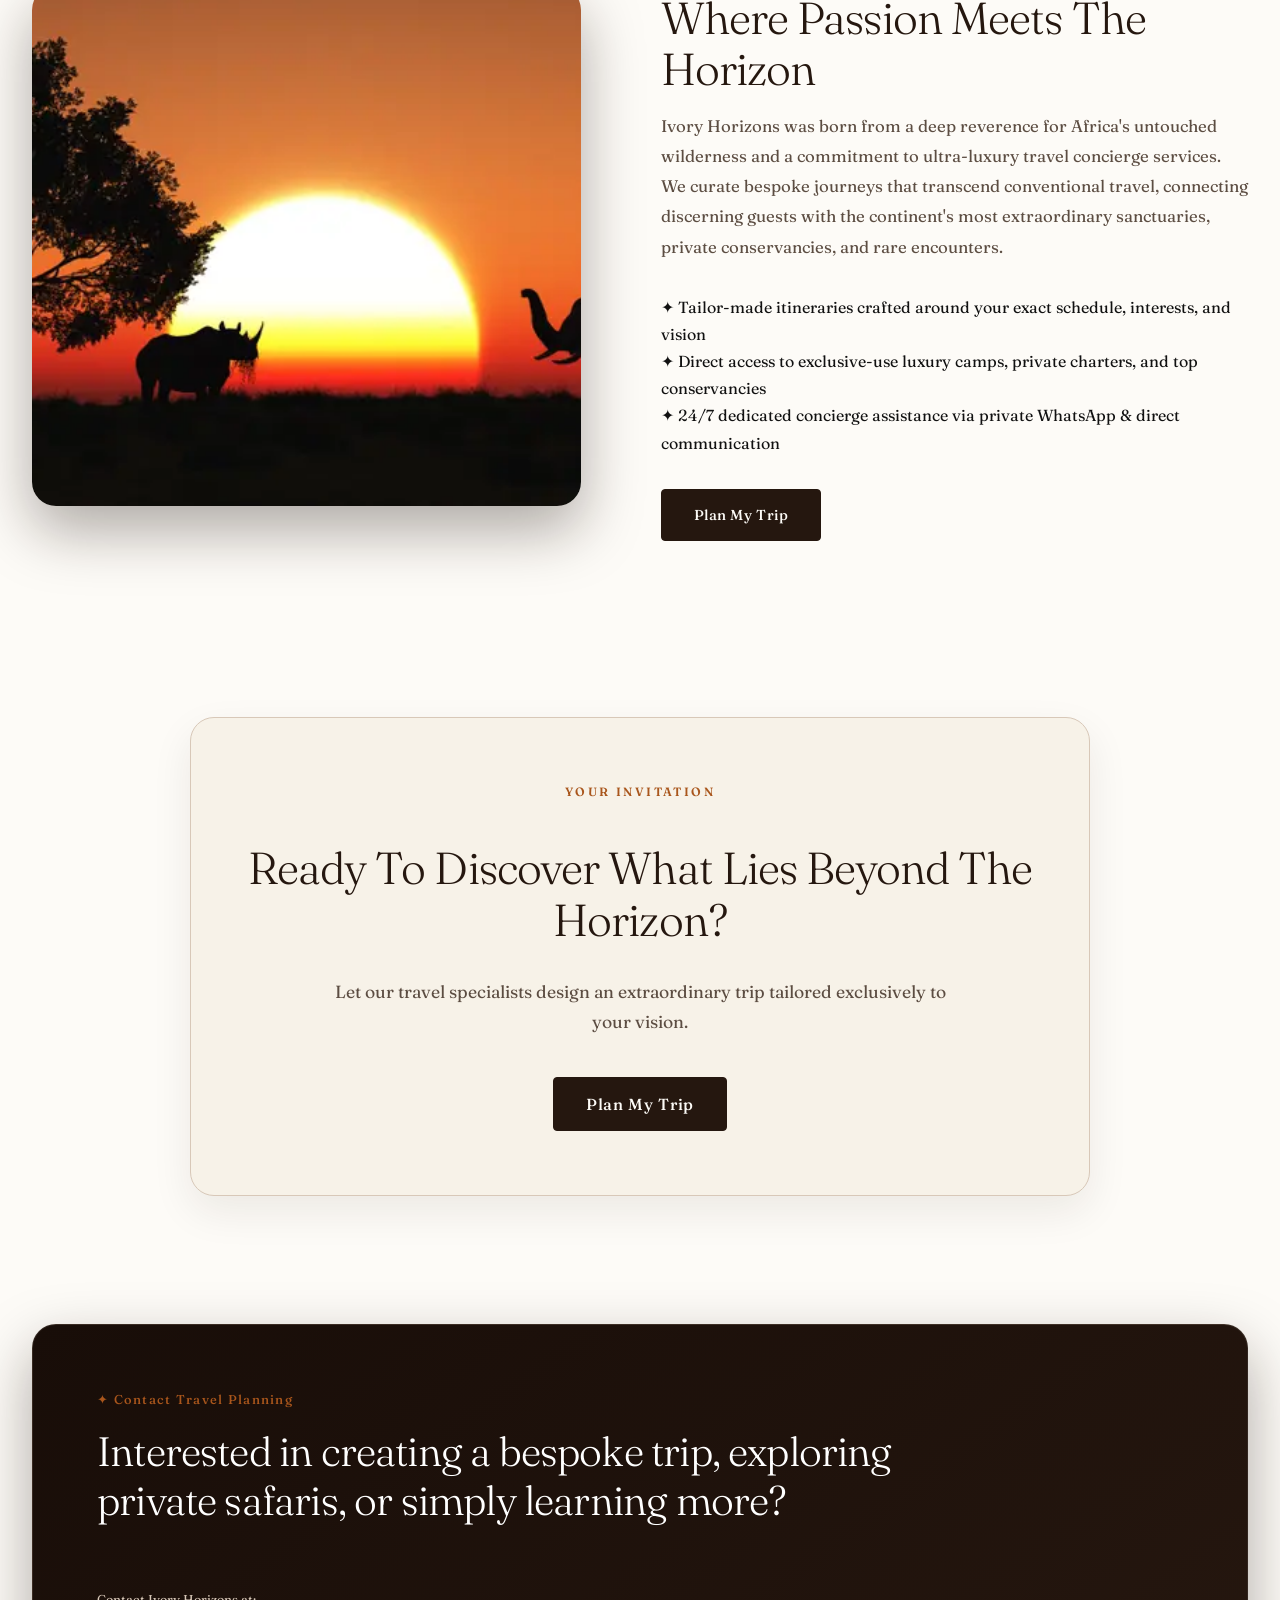
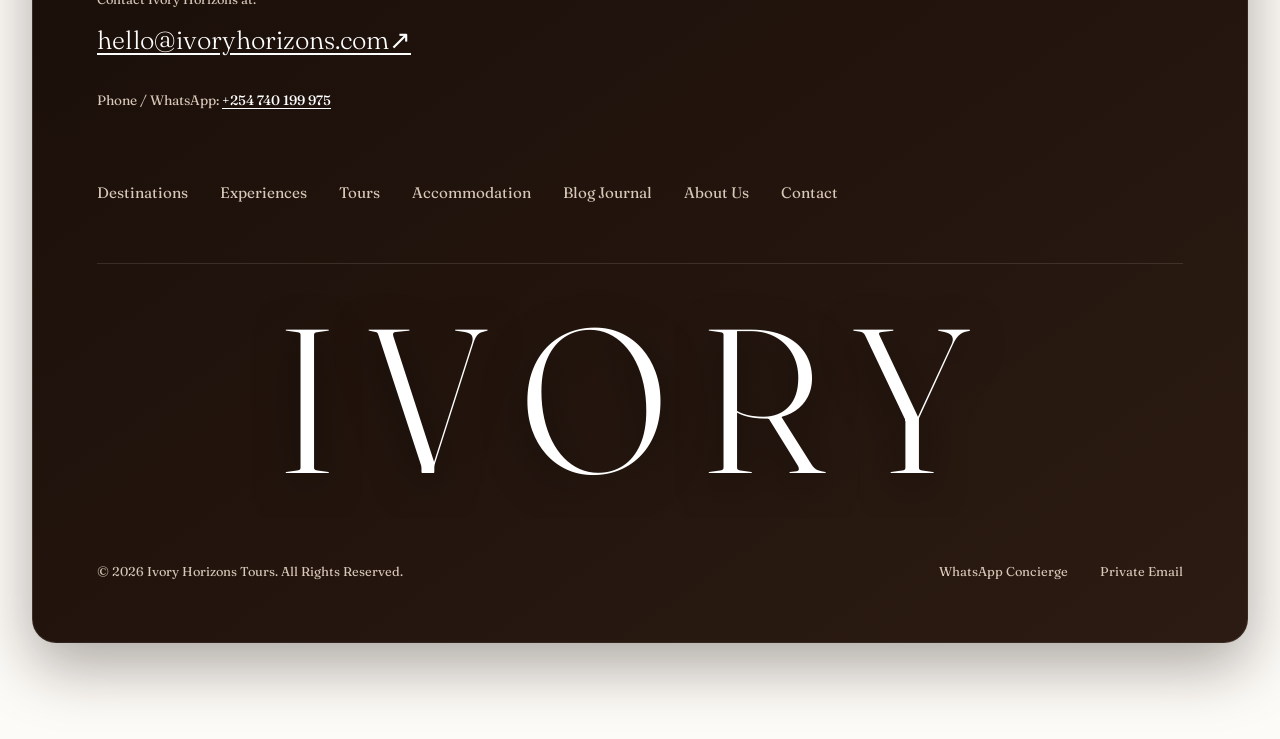
==== commit 22e9c23d: "Add Masai Mara package to the offers carousel and hero teasers; compact teasers on mobile Co-Authore" ====
--- a/index.html
+++ b/index.html
@@ -105,6 +105,15 @@
             <span class="hero-offer-link">See the offer &rarr;</span>
           </span>
         </a>
+        <a class="hero-offer" href="#offers" data-offer-slide="2" data-offer-end="2027-01-03" aria-label="Festive season offer: Masai Mara Package, 22 December to 3 January, USD 600. See the offer">
+          <img class="hero-offer-thumb" width="640" height="854" src="assets/images/offers/masai-mara-package-640.webp" alt="" decoding="async">
+          <span class="hero-offer-text">
+            <span class="hero-offer-kicker">Festive Season Offer</span>
+            <span class="hero-offer-title">Masai Mara Package</span>
+            <span class="hero-offer-date">22 Dec &ndash; 3 Jan &middot; 2 nights &middot; USD 600</span>
+            <span class="hero-offer-link">See the offer &rarr;</span>
+          </span>
+        </a>
         </div>
       </div>
     </section>
@@ -165,6 +174,32 @@
                 <a class="btn btn-outline-dark" href="https://wa.me/254740199975?text=Hello%20Ivory%20Horizons%2C%20I%27d%20like%20to%20book%20the%20Samburu%20Package%20(22%20Dec%20-%203%20Jan)." target="_blank" rel="noopener">Ask on WhatsApp</a>
               </div>
               <button type="button" class="offer-guide-link" data-guide-src="assets/images/offers/samburu-how-to-book.webp" data-guide-alt="How to book the Samburu Package: book on ivoryhorizons.com, or call or WhatsApp +254 740 199 975">How to book</button>
+              <p class="offer-contact">Or call us on <a href="tel:+254740199975">+254 740 199 975</a></p>
+            </div>
+          </article>
+
+          <article class="offer-card offer-card--poster" data-offer-end="2027-01-03">
+            <div class="offer-media">
+              <img width="1080" height="1440" src="assets/images/offers/masai-mara-package-640.webp" srcset="assets/images/offers/masai-mara-package-640.webp 640w, assets/images/offers/masai-mara-package.webp 1080w" sizes="(max-width: 768px) 100vw, 400px" alt="Masai Mara Package poster: wildebeest running across the savannah, 2 nights in the heart of the savannah, USD 600, 22 December to 3 January" loading="lazy" decoding="async">
+            </div>
+            <div class="offer-body">
+              <span class="offer-date">22 Dec &ndash; 3 Jan</span>
+              <span class="card-category">Safari &middot; Masai Mara, Kenya</span>
+              <h3 class="offer-title">Masai Mara Package</h3>
+              <p class="offer-tagline">2 nights in the heart of the savannah</p>
+              <p class="offer-price">USD 600</p>
+              <ul class="offer-includes">
+                <li>Breakfast, lunch &amp; dinner available</li>
+                <li>Return 4x4 transport from Nairobi</li>
+                <li>Unlimited game drives transport</li>
+                <li>Unlimited game drives with a guide</li>
+                <li>Kids entertainment available</li>
+              </ul>
+              <div class="offer-actions">
+                <button type="button" class="btn btn-inspo-primary concierge-trigger" data-type="Safari Adventure" data-dest="Kenya" data-skip-step1="true" data-compact-steps="true" data-journey="Masai Mara Package (22 Dec &ndash; 3 Jan)">Book the Masai Mara Package</button>
+                <a class="btn btn-outline-dark" href="https://wa.me/254740199975?text=Hello%20Ivory%20Horizons%2C%20I%27d%20like%20to%20book%20the%20Masai%20Mara%20Package%20(22%20Dec%20-%203%20Jan)." target="_blank" rel="noopener">Ask on WhatsApp</a>
+              </div>
+              <button type="button" class="offer-guide-link" data-guide-src="assets/images/offers/masai-mara-how-to-book.webp" data-guide-alt="How to book the Masai Mara Package: book on ivoryhorizons.com, or call or WhatsApp +254 740 199 975">How to book</button>
               <p class="offer-contact">Or call us on <a href="tel:+254740199975">+254 740 199 975</a></p>
             </div>
           </article>
--- a/style.css
+++ b/style.css
@@ -3350,9 +3350,17 @@
   }
 
   /* two hero teasers stacked: keep them short so the headline stays above the fold */
+  .hero-offers {
+    gap: var(--space-1);
+  }
+
   .hero-offer-thumb {
-    flex-basis: 64px;
-    width: 64px;
+    flex-basis: 52px;
+    width: 52px;
+  }
+
+  .hero-offer-date {
+    font-size: 0.8rem;
   }
 
   .hero-offer-kicker,
@@ -3361,7 +3369,7 @@
   }
 
   .hero-offer-title {
-    font-size: 1.25rem;
+    font-size: 1.1rem;
   }
 
   .offer-actions .btn {
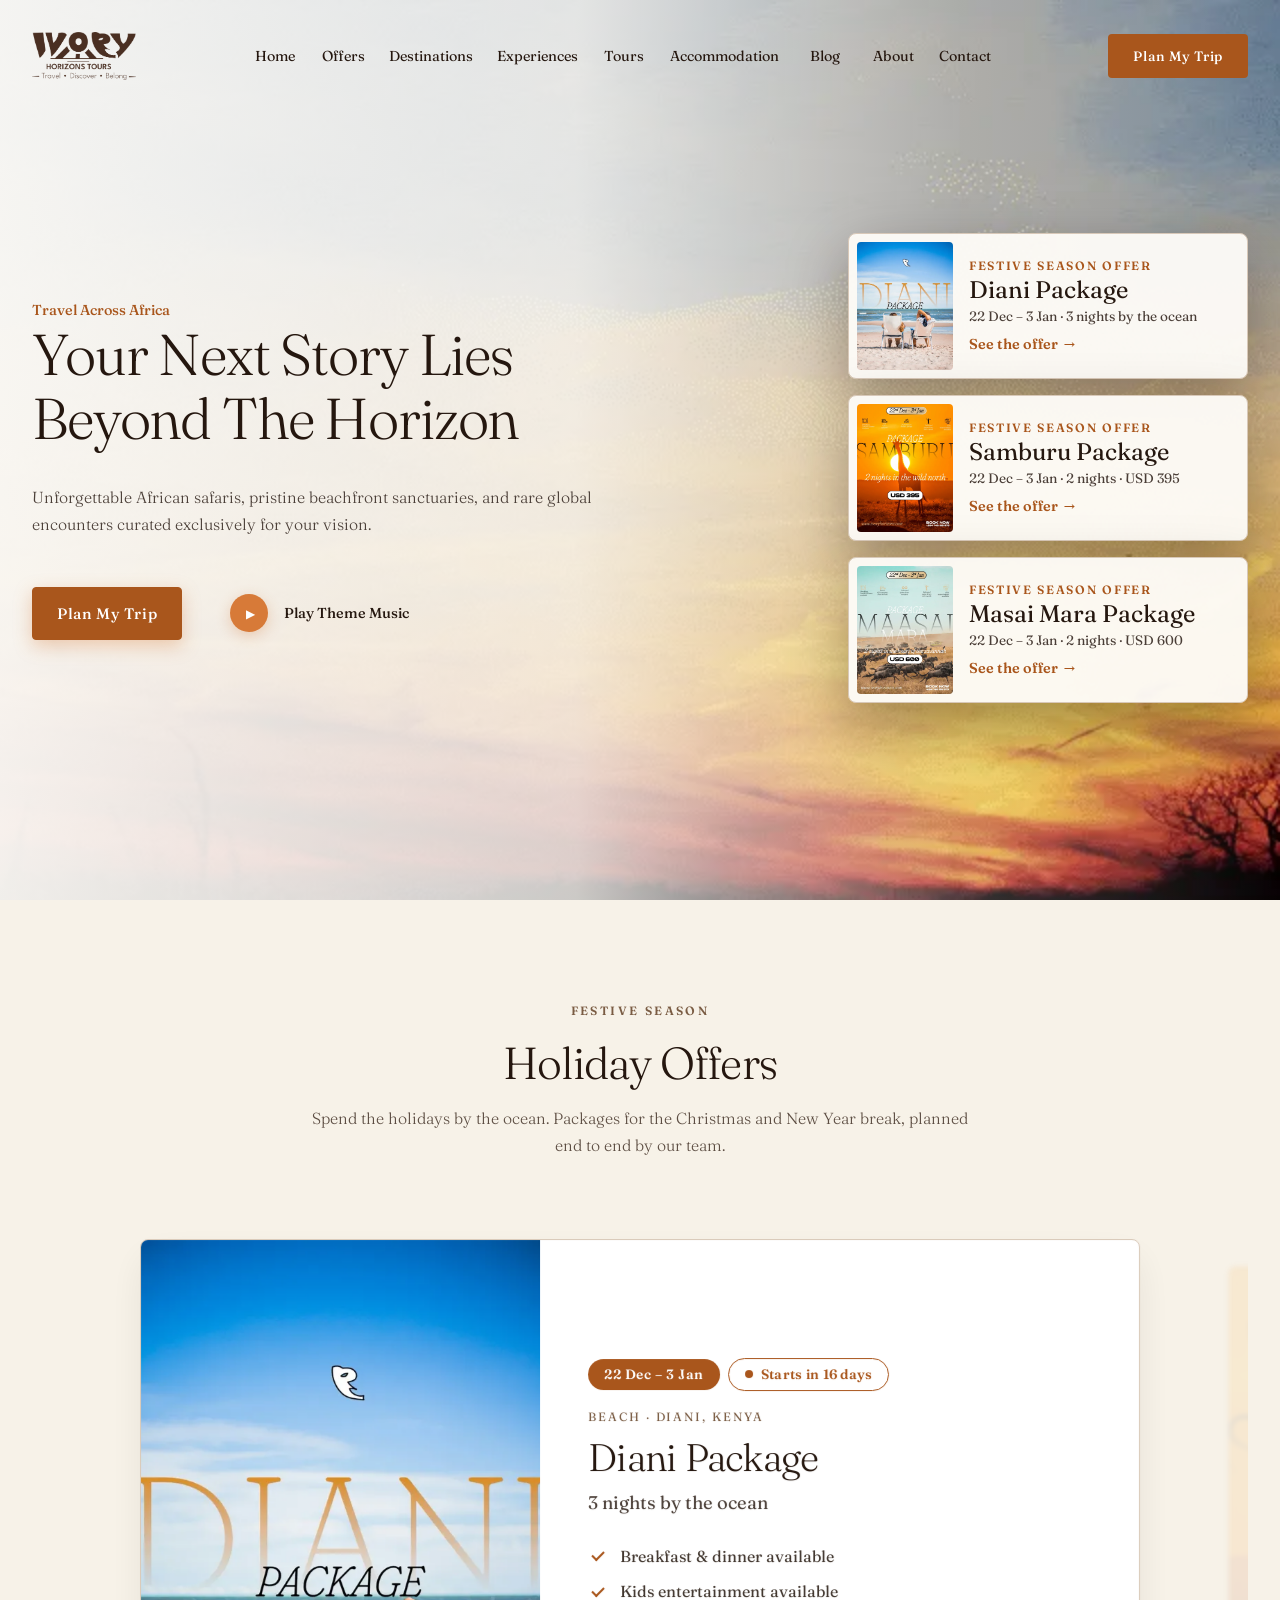
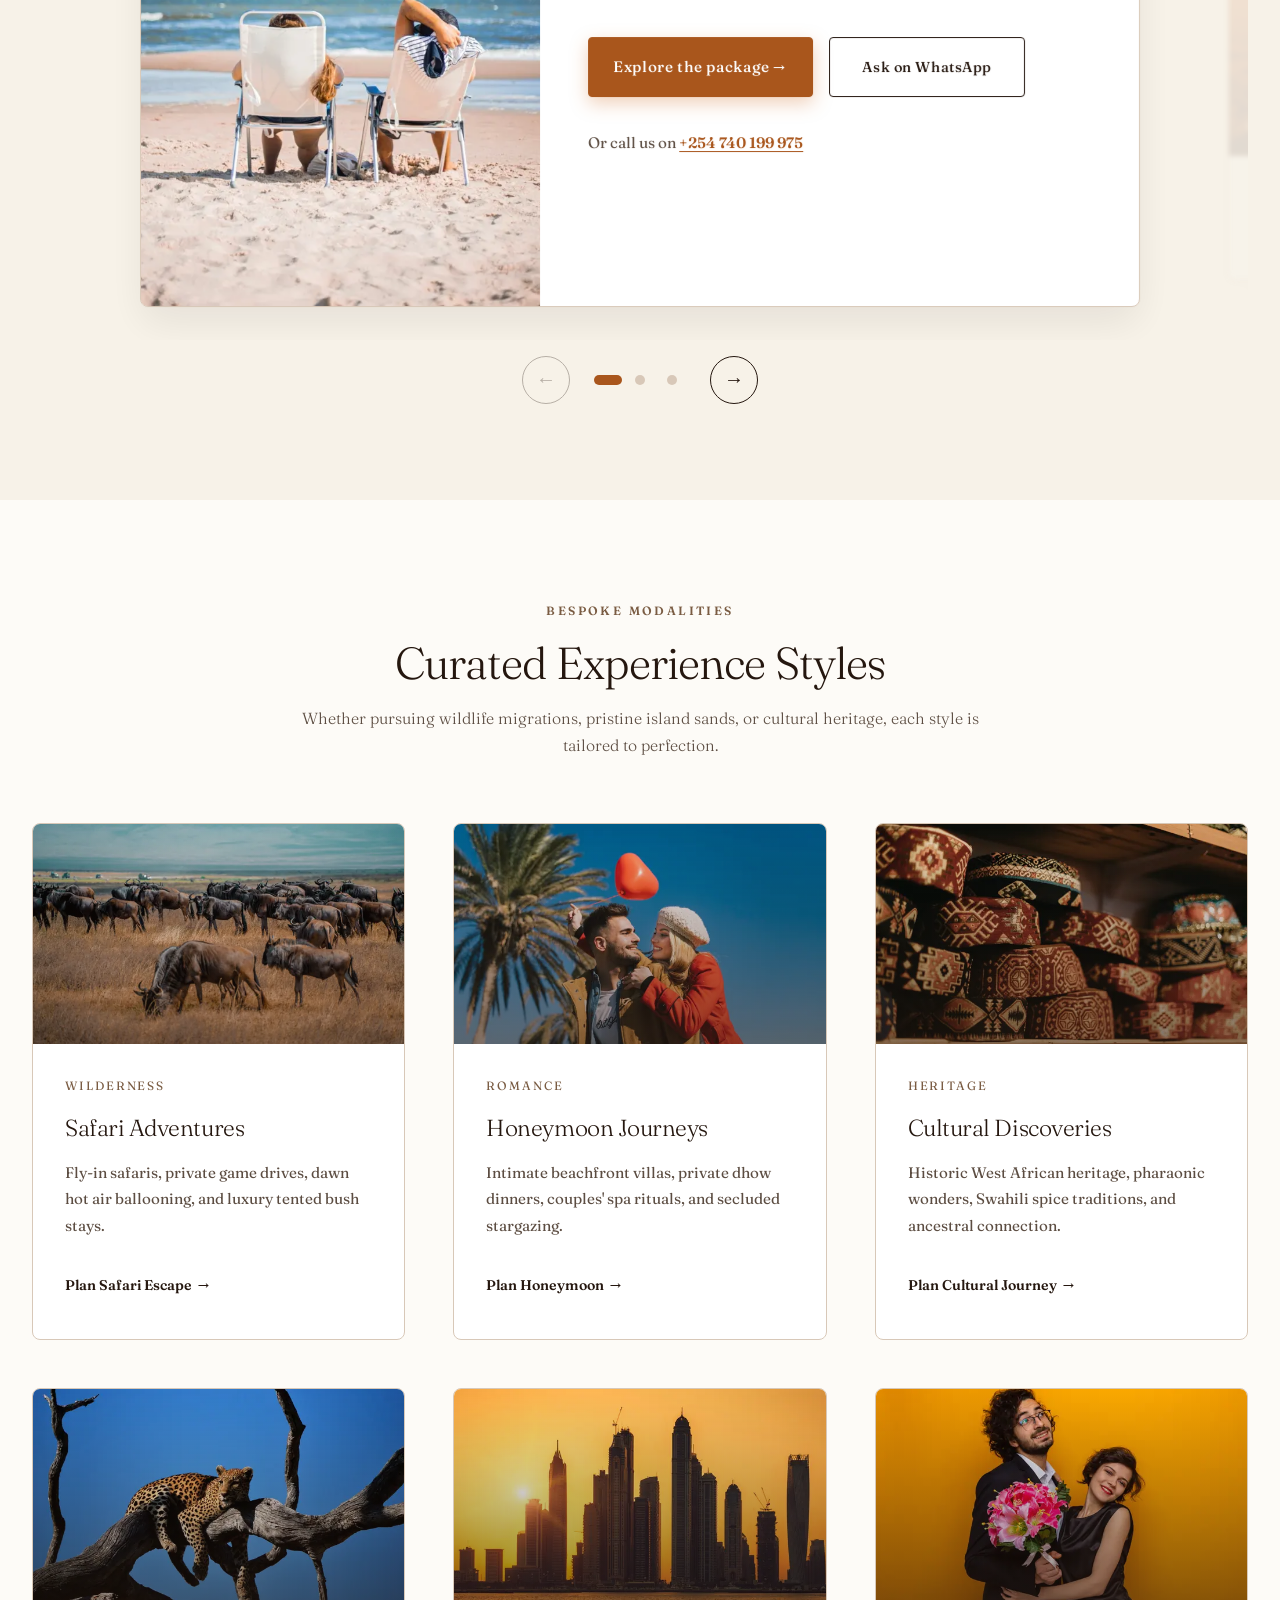
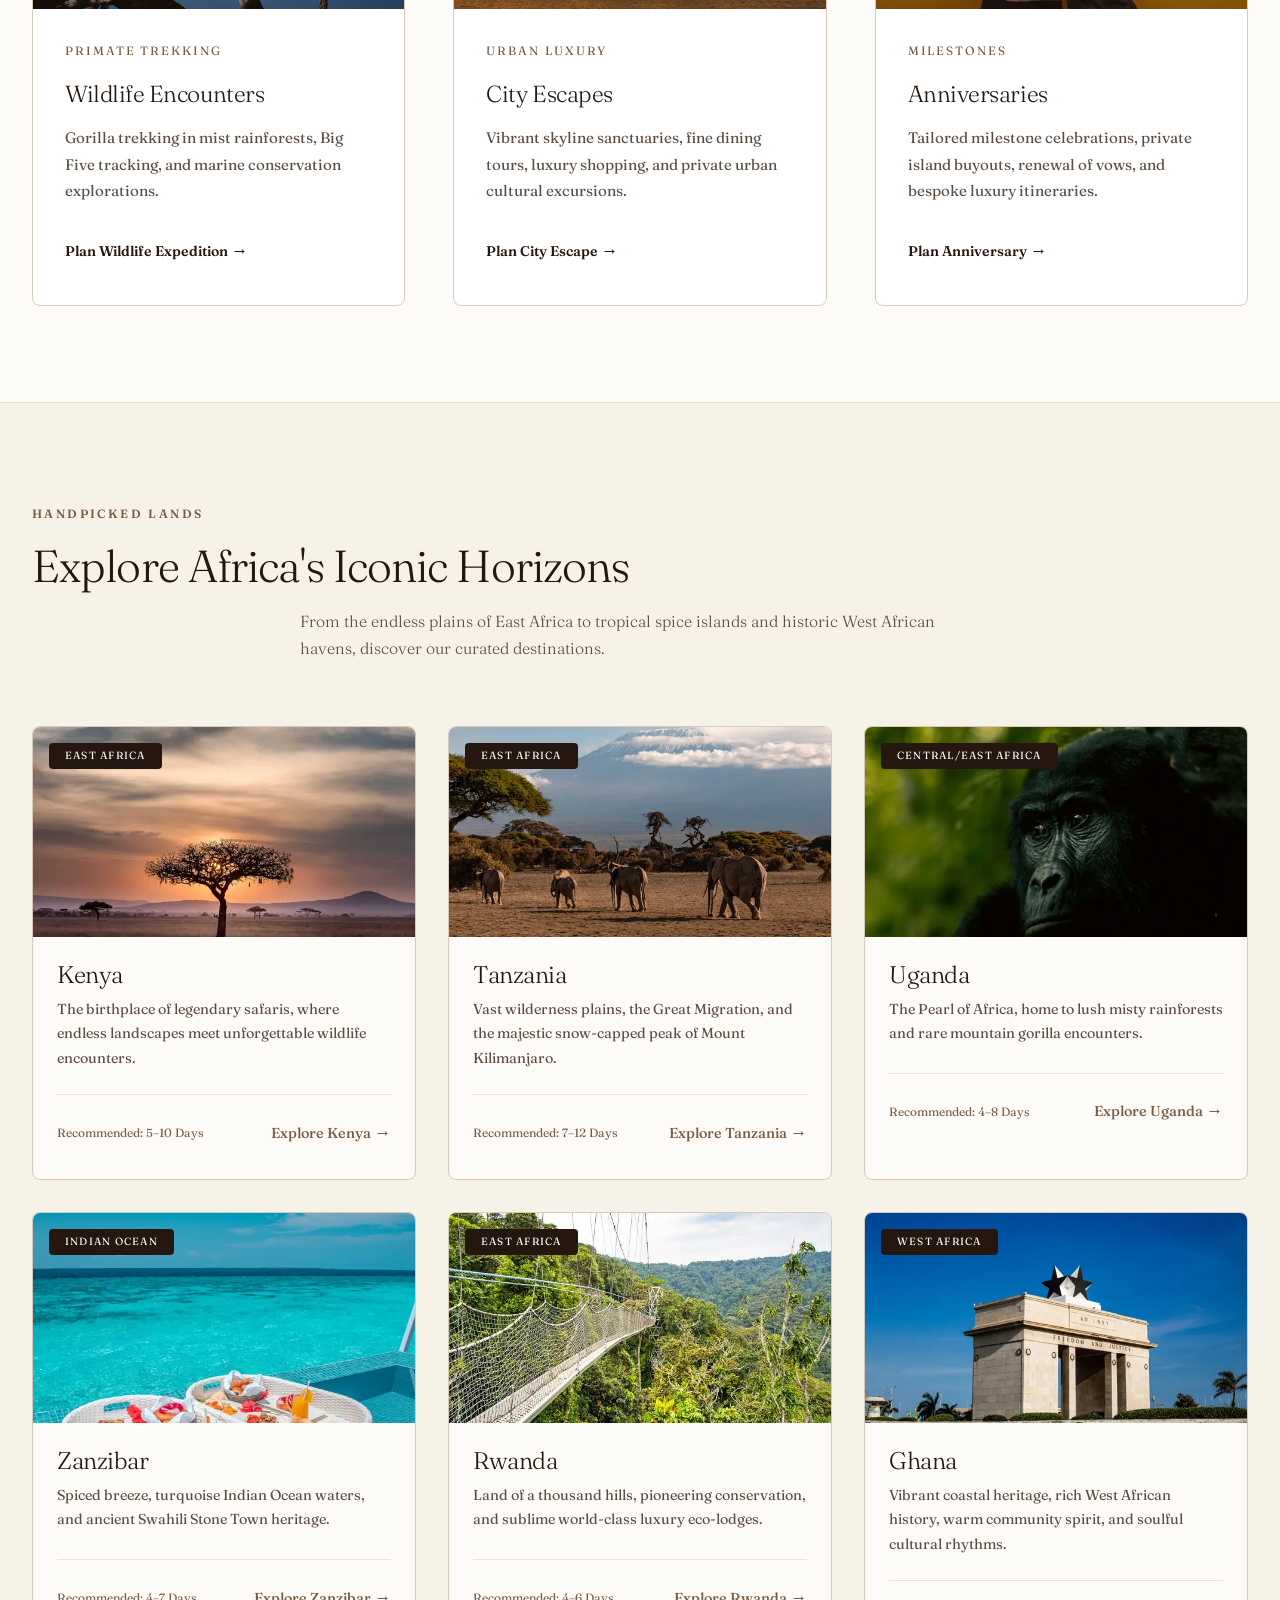
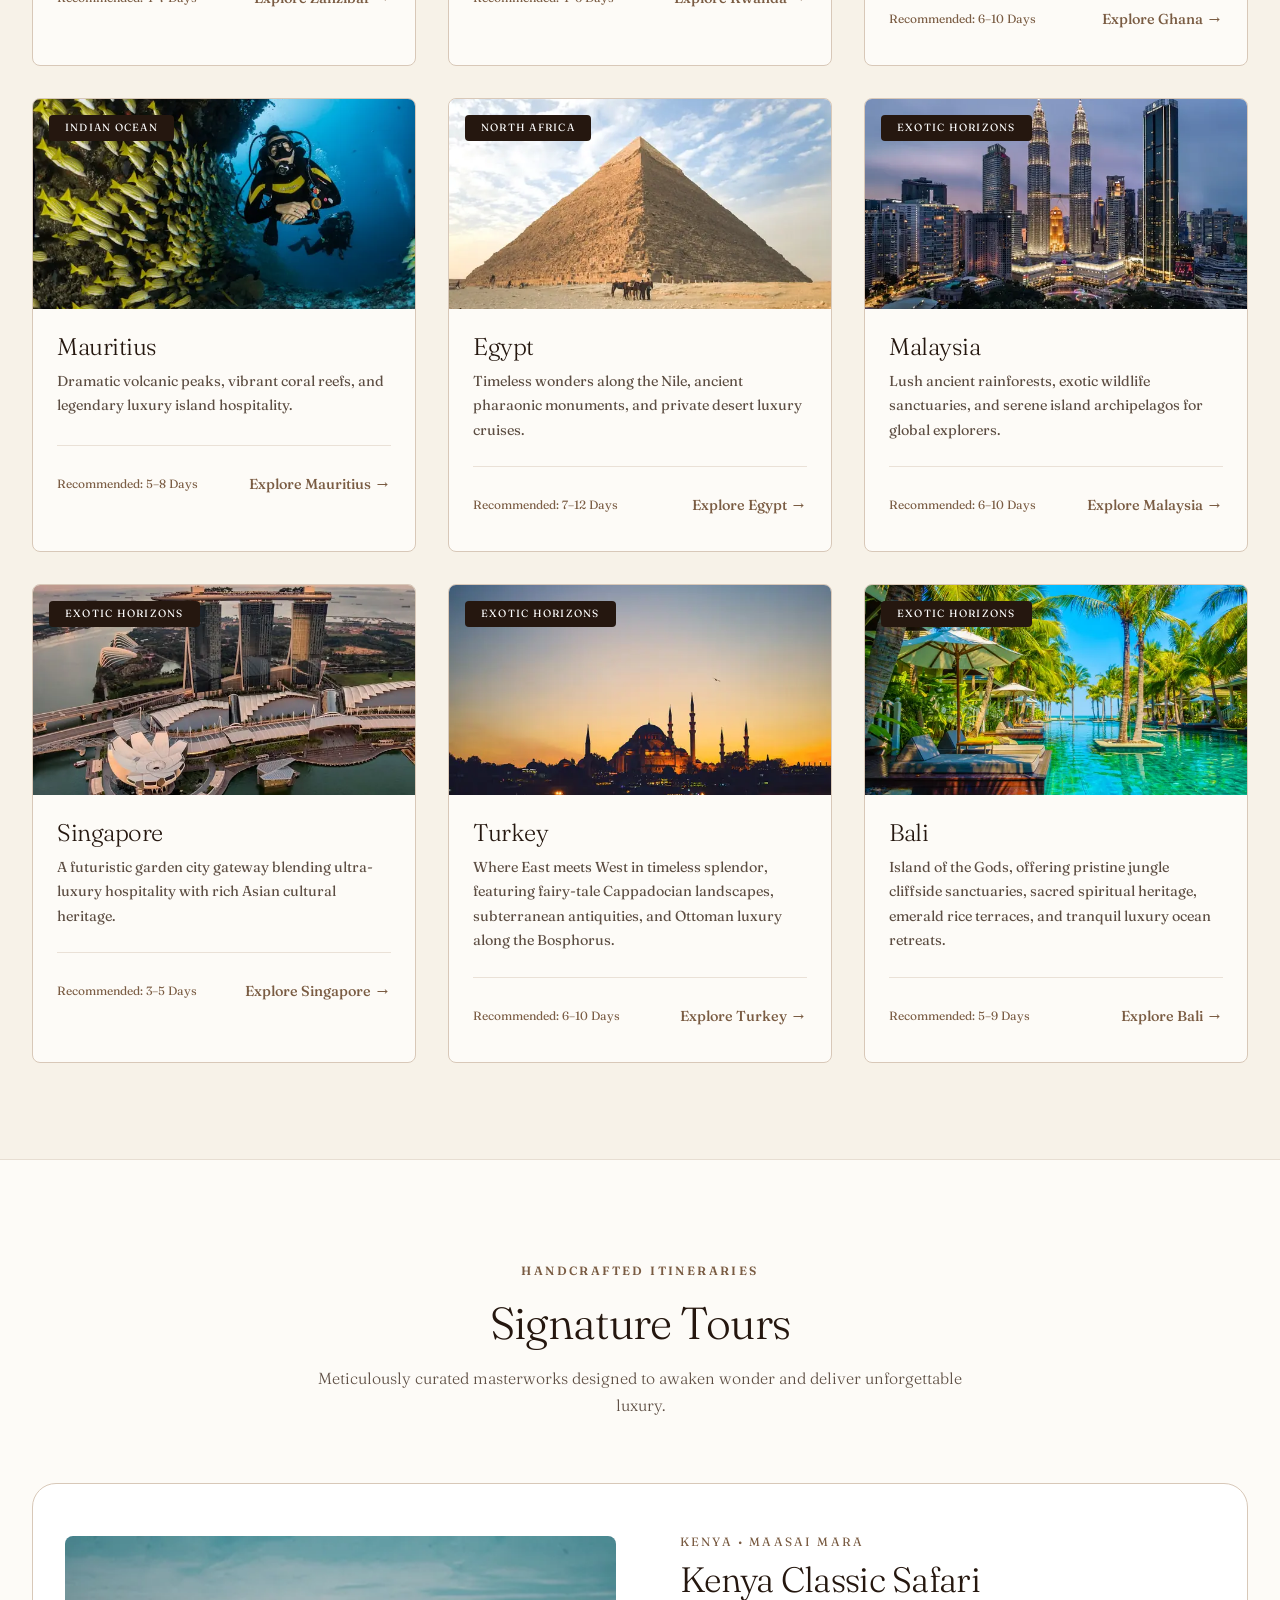
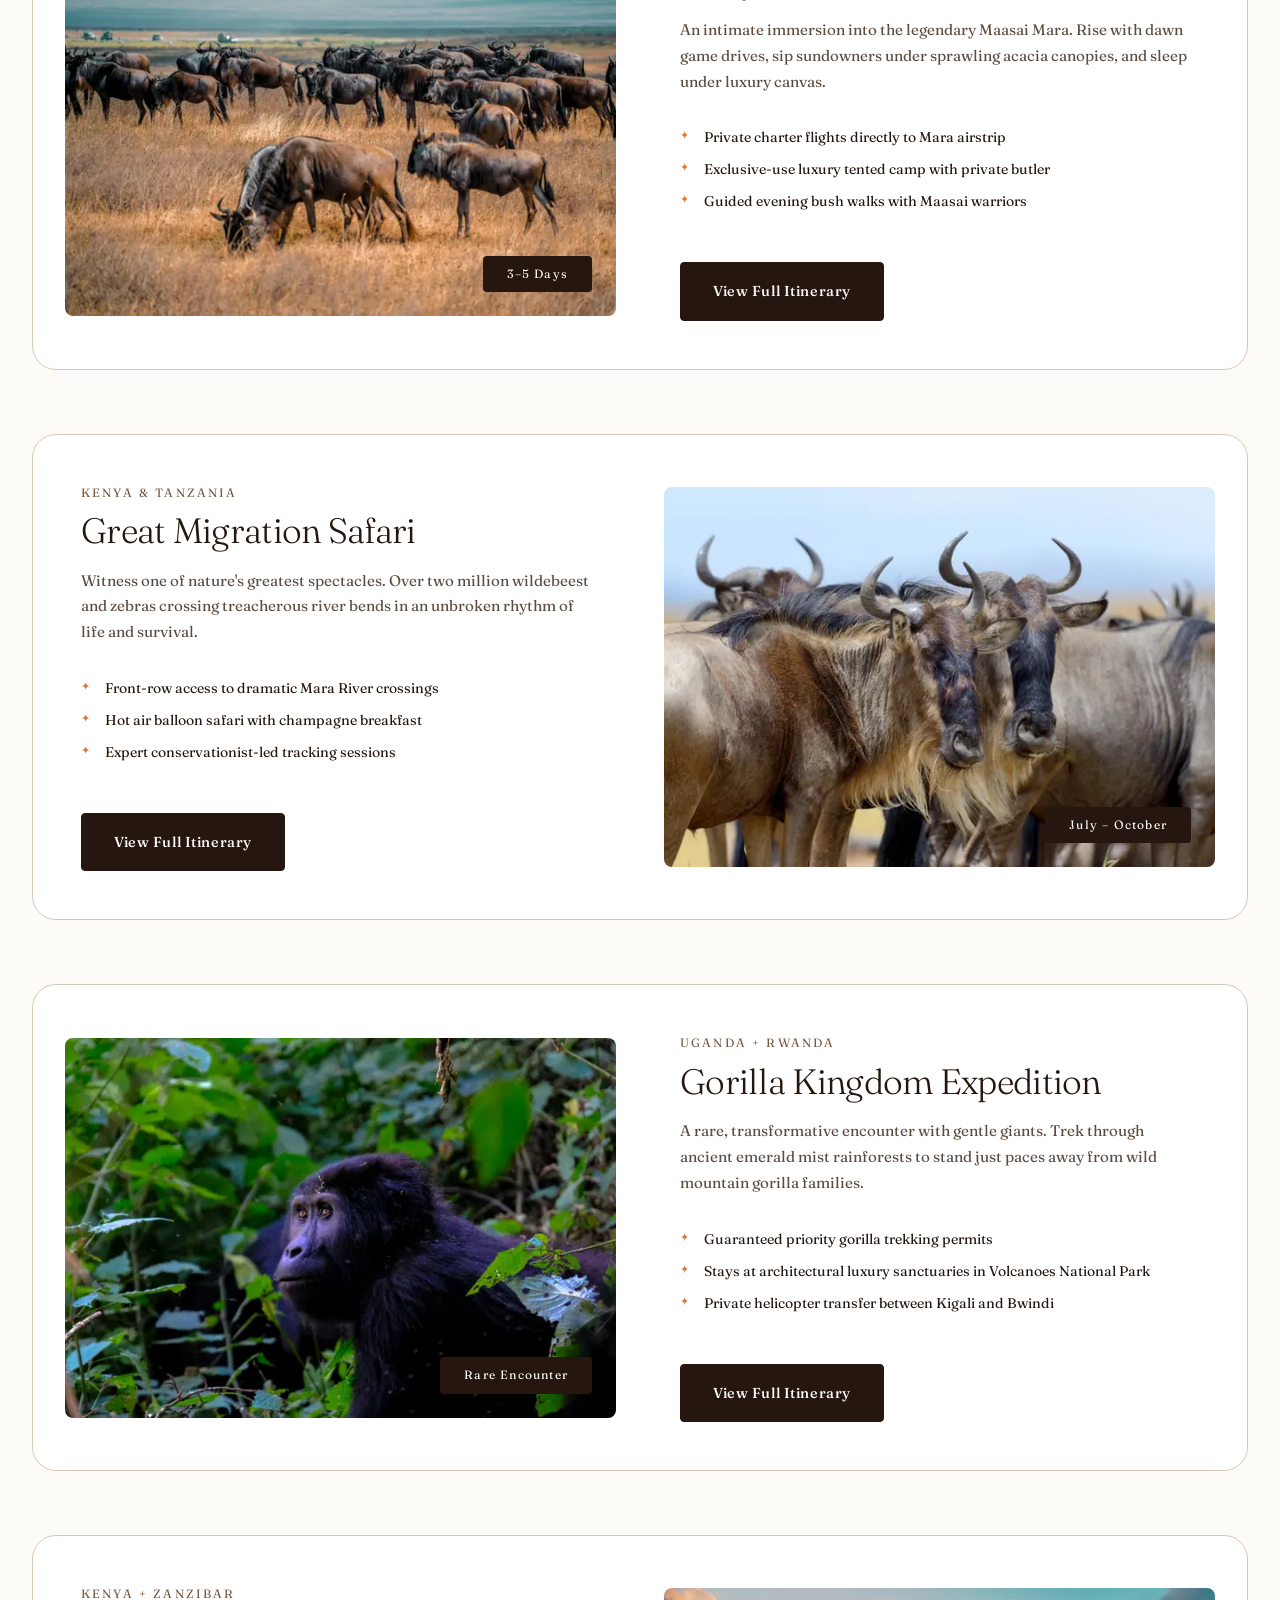
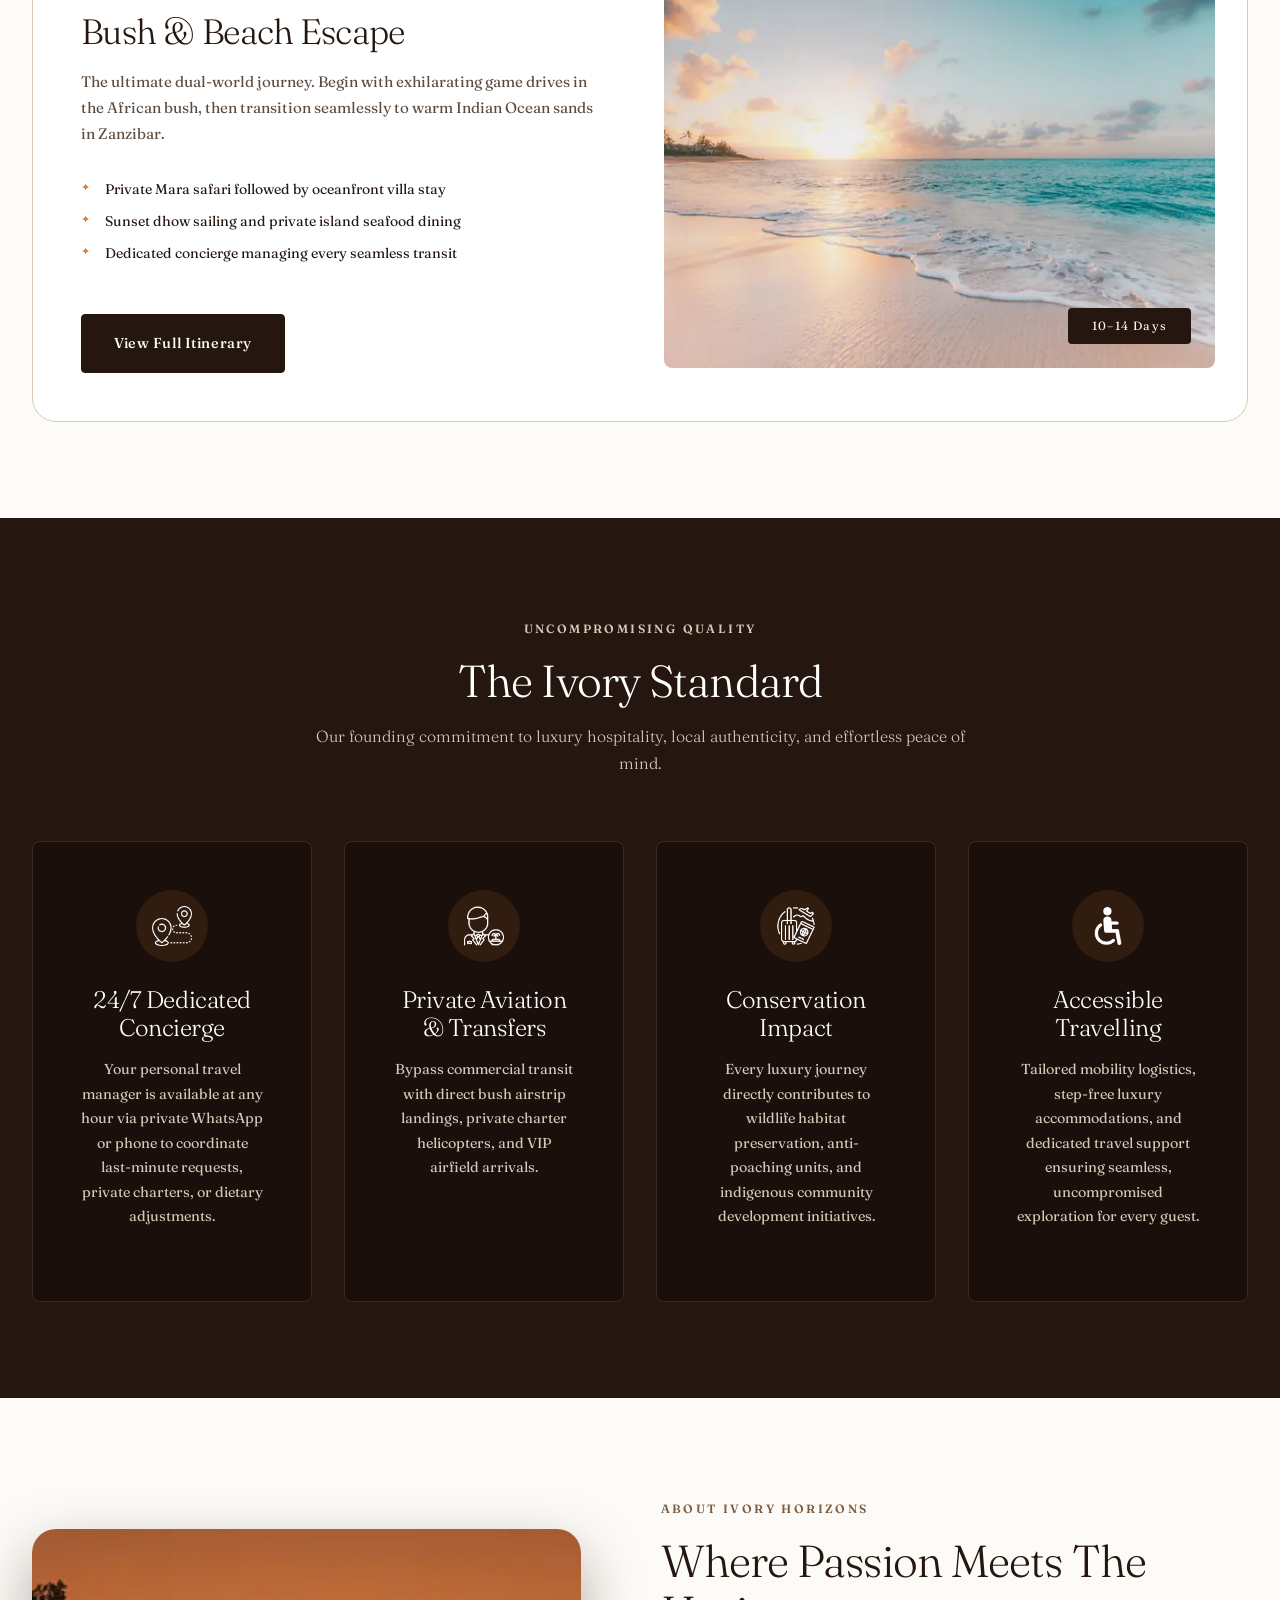
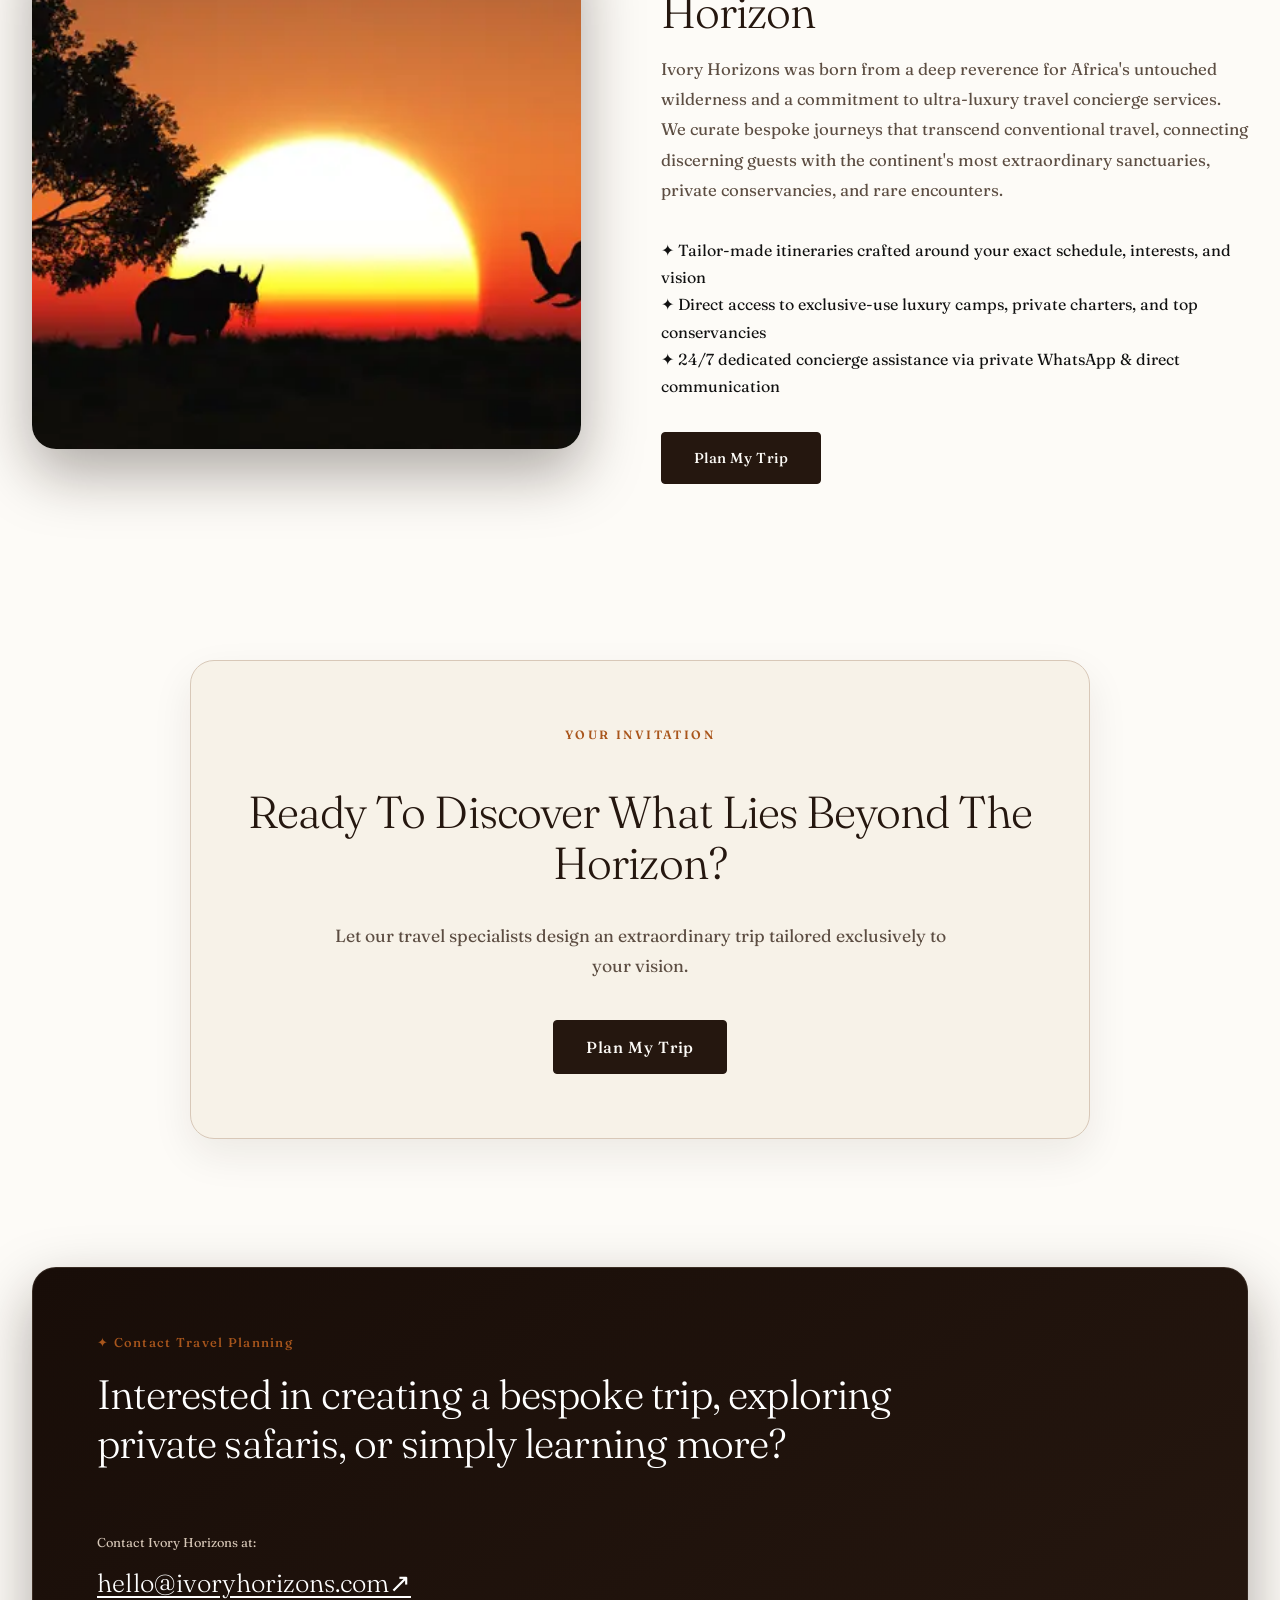
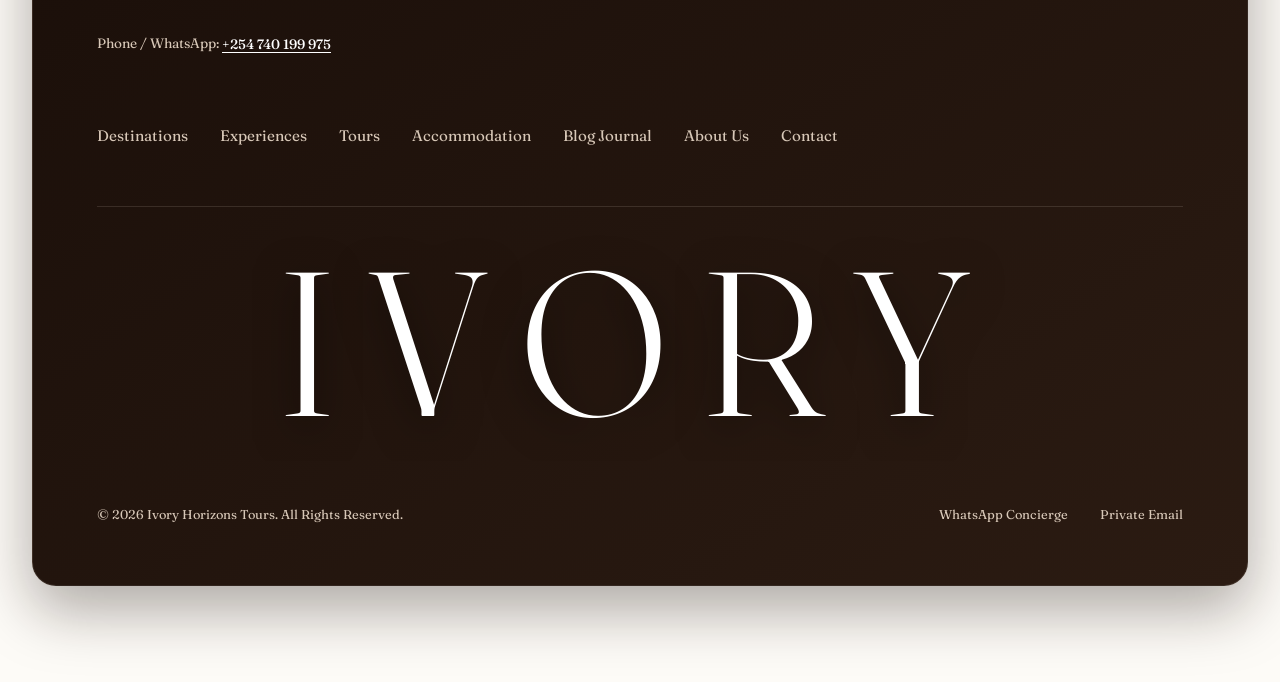
==== commit de50a3c5: "Package pages: story-style Diani, Samburu and Masai Mara pages; clickable offer cards with countdown" ====
--- a/index.html
+++ b/index.html
@@ -133,20 +133,25 @@
         <div class="offers-track" id="offersTrack" role="region" aria-roledescription="carousel" aria-label="Holiday offers" tabindex="0">
           <article class="offer-card" data-offer-end="2027-01-03">
             <div class="offer-media">
-              <img width="640" height="960" src="assets/images/offers/diani-package-640.webp" srcset="assets/images/offers/diani-package-640.webp 640w, assets/images/offers/diani-package.webp 1081w" sizes="(max-width: 768px) 100vw, 360px" alt="Two guests relaxing in beach chairs facing the ocean on Diani Beach, Diani Package" loading="lazy" decoding="async">
+              <a href="diani-package.html" tabindex="-1" aria-hidden="true">
+                <img width="640" height="960" src="assets/images/offers/diani-package-640.webp" srcset="assets/images/offers/diani-package-640.webp 640w, assets/images/offers/diani-package.webp 1081w" sizes="(max-width: 768px) 100vw, 400px" alt="Two guests relaxing in beach chairs facing the ocean on Diani Beach, Diani Package" loading="lazy" decoding="async">
+              </a>
             </div>
             <div class="offer-body">
-              <span class="offer-date">22 Dec &ndash; 3 Jan</span>
+              <div class="offer-badges">
+                <span class="offer-date">22 Dec &ndash; 3 Jan</span>
+                <span class="offer-countdown" data-countdown="2026-12-22" data-countdown-end="2027-01-03" hidden></span>
+              </div>
               <span class="card-category">Beach &middot; Diani, Kenya</span>
-              <h3 class="offer-title">Diani Package</h3>
+              <h3 class="offer-title"><a class="offer-link" href="diani-package.html">Diani Package</a></h3>
               <p class="offer-tagline">3 nights by the ocean</p>
               <ul class="offer-includes">
                 <li>Breakfast &amp; dinner available</li>
                 <li>Kids entertainment available</li>
               </ul>
               <div class="offer-actions">
-                <button type="button" class="btn btn-inspo-primary concierge-trigger" data-type="Beach Escape" data-dest="Kenya" data-skip-step1="true" data-compact-steps="true" data-journey="Diani Package (22 Dec &ndash; 3 Jan)">Book the Diani Package</button>
-                <a class="btn btn-outline-dark" href="https://wa.me/254740199975?text=Hello%20Ivory%20Horizons%2C%20I%27d%20like%20to%20book%20the%20Diani%20Package%20(22%20Dec%20-%203%20Jan)." target="_blank" rel="noopener">Ask on WhatsApp</a>
+                <a class="btn btn-inspo-primary" href="diani-package.html">Explore the package <span aria-hidden="true">&rarr;</span></a>
+                <a class="btn btn-outline-dark" href="https://wa.me/254740199975?text=Hello%20Ivory%20Horizons%2C%20I'd%20like%20to%20book%20the%20Diani%20Package%20(22%20Dec%20-%203%20Jan)." target="_blank" rel="noopener">Ask on WhatsApp</a>
               </div>
               <p class="offer-contact">Or call us on <a href="tel:+254740199975">+254 740 199 975</a></p>
             </div>
@@ -154,12 +159,17 @@
 
           <article class="offer-card offer-card--poster" data-offer-end="2027-01-03">
             <div class="offer-media">
-              <img width="1080" height="1440" src="assets/images/offers/samburu-package-640.webp" srcset="assets/images/offers/samburu-package-640.webp 640w, assets/images/offers/samburu-package.webp 1080w" sizes="(max-width: 768px) 100vw, 400px" alt="Samburu Package poster: a giraffe silhouetted against a setting sun, 2 nights in the wild north, USD 395, 22 December to 3 January" loading="lazy" decoding="async">
+              <a href="samburu-package.html" tabindex="-1" aria-hidden="true">
+                <img width="1080" height="1440" src="assets/images/offers/samburu-package-640.webp" srcset="assets/images/offers/samburu-package-640.webp 640w, assets/images/offers/samburu-package.webp 1080w" sizes="(max-width: 768px) 100vw, 400px" alt="Samburu Package poster: a giraffe silhouetted against a setting sun, 2 nights in the wild north, USD 395, 22 December to 3 January" loading="lazy" decoding="async">
+              </a>
             </div>
             <div class="offer-body">
-              <span class="offer-date">22 Dec &ndash; 3 Jan</span>
+              <div class="offer-badges">
+                <span class="offer-date">22 Dec &ndash; 3 Jan</span>
+                <span class="offer-countdown" data-countdown="2026-12-22" data-countdown-end="2027-01-03" hidden></span>
+              </div>
               <span class="card-category">Safari &middot; Samburu, Kenya</span>
-              <h3 class="offer-title">Samburu Package</h3>
+              <h3 class="offer-title"><a class="offer-link" href="samburu-package.html">Samburu Package</a></h3>
               <p class="offer-tagline">2 nights in the wild north</p>
               <p class="offer-price">USD 395</p>
               <ul class="offer-includes">
@@ -170,22 +180,26 @@
                 <li>Kids entertainment available</li>
               </ul>
               <div class="offer-actions">
-                <button type="button" class="btn btn-inspo-primary concierge-trigger" data-type="Safari Adventure" data-dest="Kenya" data-skip-step1="true" data-compact-steps="true" data-journey="Samburu Package (22 Dec &ndash; 3 Jan)">Book the Samburu Package</button>
-                <a class="btn btn-outline-dark" href="https://wa.me/254740199975?text=Hello%20Ivory%20Horizons%2C%20I%27d%20like%20to%20book%20the%20Samburu%20Package%20(22%20Dec%20-%203%20Jan)." target="_blank" rel="noopener">Ask on WhatsApp</a>
-              </div>
-              <button type="button" class="offer-guide-link" data-guide-src="assets/images/offers/samburu-how-to-book.webp" data-guide-alt="How to book the Samburu Package: book on ivoryhorizons.com, or call or WhatsApp +254 740 199 975">How to book</button>
+                <a class="btn btn-inspo-primary" href="samburu-package.html">Explore the package <span aria-hidden="true">&rarr;</span></a>
+                <a class="btn btn-outline-dark" href="https://wa.me/254740199975?text=Hello%20Ivory%20Horizons%2C%20I'd%20like%20to%20book%20the%20Samburu%20Package%20(22%20Dec%20-%203%20Jan)." target="_blank" rel="noopener">Ask on WhatsApp</a>
+              </div>
               <p class="offer-contact">Or call us on <a href="tel:+254740199975">+254 740 199 975</a></p>
             </div>
           </article>
 
           <article class="offer-card offer-card--poster" data-offer-end="2027-01-03">
             <div class="offer-media">
-              <img width="1080" height="1440" src="assets/images/offers/masai-mara-package-640.webp" srcset="assets/images/offers/masai-mara-package-640.webp 640w, assets/images/offers/masai-mara-package.webp 1080w" sizes="(max-width: 768px) 100vw, 400px" alt="Masai Mara Package poster: wildebeest running across the savannah, 2 nights in the heart of the savannah, USD 600, 22 December to 3 January" loading="lazy" decoding="async">
+              <a href="masai-mara-package.html" tabindex="-1" aria-hidden="true">
+                <img width="1080" height="1440" src="assets/images/offers/masai-mara-package-640.webp" srcset="assets/images/offers/masai-mara-package-640.webp 640w, assets/images/offers/masai-mara-package.webp 1080w" sizes="(max-width: 768px) 100vw, 400px" alt="Masai Mara Package poster: wildebeest running across the savannah, 2 nights in the heart of the savannah, USD 600, 22 December to 3 January" loading="lazy" decoding="async">
+              </a>
             </div>
             <div class="offer-body">
-              <span class="offer-date">22 Dec &ndash; 3 Jan</span>
+              <div class="offer-badges">
+                <span class="offer-date">22 Dec &ndash; 3 Jan</span>
+                <span class="offer-countdown" data-countdown="2026-12-22" data-countdown-end="2027-01-03" hidden></span>
+              </div>
               <span class="card-category">Safari &middot; Masai Mara, Kenya</span>
-              <h3 class="offer-title">Masai Mara Package</h3>
+              <h3 class="offer-title"><a class="offer-link" href="masai-mara-package.html">Masai Mara Package</a></h3>
               <p class="offer-tagline">2 nights in the heart of the savannah</p>
               <p class="offer-price">USD 600</p>
               <ul class="offer-includes">
@@ -196,10 +210,9 @@
                 <li>Kids entertainment available</li>
               </ul>
               <div class="offer-actions">
-                <button type="button" class="btn btn-inspo-primary concierge-trigger" data-type="Safari Adventure" data-dest="Kenya" data-skip-step1="true" data-compact-steps="true" data-journey="Masai Mara Package (22 Dec &ndash; 3 Jan)">Book the Masai Mara Package</button>
-                <a class="btn btn-outline-dark" href="https://wa.me/254740199975?text=Hello%20Ivory%20Horizons%2C%20I%27d%20like%20to%20book%20the%20Masai%20Mara%20Package%20(22%20Dec%20-%203%20Jan)." target="_blank" rel="noopener">Ask on WhatsApp</a>
-              </div>
-              <button type="button" class="offer-guide-link" data-guide-src="assets/images/offers/masai-mara-how-to-book.webp" data-guide-alt="How to book the Masai Mara Package: book on ivoryhorizons.com, or call or WhatsApp +254 740 199 975">How to book</button>
+                <a class="btn btn-inspo-primary" href="masai-mara-package.html">Explore the package <span aria-hidden="true">&rarr;</span></a>
+                <a class="btn btn-outline-dark" href="https://wa.me/254740199975?text=Hello%20Ivory%20Horizons%2C%20I'd%20like%20to%20book%20the%20Masai%20Mara%20Package%20(22%20Dec%20-%203%20Jan)." target="_blank" rel="noopener">Ask on WhatsApp</a>
+              </div>
               <p class="offer-contact">Or call us on <a href="tel:+254740199975">+254 740 199 975</a></p>
             </div>
           </article>
@@ -211,11 +224,6 @@
           <button type="button" class="offers-arrow" id="offersNext" aria-label="Next offer"><span aria-hidden="true">&rarr;</span></button>
         </div>
         </div>
-
-        <dialog class="offer-guide" id="offerGuide" aria-label="How to book">
-          <button type="button" class="offer-guide-close" id="offerGuideClose" aria-label="Close">&times;</button>
-          <img id="offerGuideImg" src="" alt="">
-        </dialog>
       </div>
     </section>
 
--- a/style.css
+++ b/style.css
@@ -3171,22 +3171,6 @@
   color: var(--dark-primary);
 }
 
-.offer-guide-link {
-  display: inline-flex;
-  align-items: center;
-  min-height: 44px;
-  margin-top: var(--space-2);
-  padding: 0;
-  background: none;
-  border: 0;
-  font: inherit;
-  font-weight: 600;
-  color: var(--brown-accent-deep);
-  text-decoration: underline;
-  text-underline-offset: 3px;
-  cursor: pointer;
-}
-
 /* Carousel controls */
 .offers-controls {
   display: flex;
@@ -3253,46 +3237,6 @@
   background-color: var(--brown-accent-deep);
 }
 
-/* How-to-book poster viewer */
-.offer-guide {
-  position: fixed;
-  inset: 0;
-  margin: auto;
-  max-width: min(92vw, 520px);
-  max-height: 92vh;
-  padding: 0;
-  border: 0;
-  border-radius: var(--radius-md);
-  background: var(--dark-primary);
-  overflow: hidden;
-}
-
-.offer-guide::backdrop {
-  background: rgba(0, 0, 0, 0.7);
-}
-
-.offer-guide img {
-  display: block;
-  width: 100%;
-  max-height: 92vh;
-  object-fit: contain;
-}
-
-.offer-guide-close {
-  position: absolute;
-  top: var(--space-1);
-  right: var(--space-1);
-  width: 44px;
-  height: 44px;
-  border: 0;
-  border-radius: 50%;
-  background: rgba(255, 255, 255, 0.9);
-  color: var(--dark-primary);
-  font-size: 1.75rem;
-  line-height: 1;
-  cursor: pointer;
-}
-
 @media (prefers-reduced-motion: reduce) {
   .offer-card {
     opacity: 1;
@@ -3377,3 +3321,318 @@
     white-space: normal;
   }
 }
+
+/* ==========================================================================
+   OFFER CARDS: whole card opens the package page; urgency badges
+   ========================================================================== */
+.offer-card {
+  position: relative;
+}
+
+.offer-media a {
+  display: block;
+  height: 100%;
+}
+
+.offer-link {
+  color: inherit;
+}
+
+/* stretched link: the title's anchor covers the card, buttons sit above it */
+.offer-link::after {
+  content: "";
+  position: absolute;
+  inset: 0;
+  z-index: 1;
+}
+
+.offer-actions,
+.offer-contact {
+  position: relative;
+  z-index: 2;
+}
+
+.offer-card:hover .offer-title {
+  color: var(--brown-accent-deep);
+}
+
+.offer-badges {
+  display: flex;
+  flex-wrap: wrap;
+  align-items: center;
+  gap: var(--space-1);
+  margin-bottom: var(--space-2);
+}
+
+.offer-badges .offer-date {
+  margin-bottom: 0;
+}
+
+.offer-countdown,
+.package-countdown {
+  display: inline-flex;
+  align-items: center;
+  gap: 8px;
+  padding: 4px var(--space-2);
+  border: 1px solid var(--brown-accent-deep);
+  border-radius: 999px;
+  color: var(--brown-accent-deep);
+  font-size: 0.85rem;
+  font-weight: 600;
+  letter-spacing: 0.02em;
+}
+
+.offer-countdown::before,
+.package-countdown::before {
+  content: "";
+  width: 8px;
+  height: 8px;
+  border-radius: 50%;
+  background-color: var(--brown-accent-deep);
+  animation: offer-pulse 1.8s ease-in-out infinite;
+}
+
+@keyframes offer-pulse {
+  0%, 100% { opacity: 1; transform: scale(1); }
+  50% { opacity: 0.35; transform: scale(0.7); }
+}
+
+/* ==========================================================================
+   PACKAGE PAGES (diani / samburu / masai-mara)
+   ========================================================================== */
+.package-hero .section-subtitle {
+  max-width: 640px;
+  margin-left: auto;
+  margin-right: auto;
+}
+
+.package-countdown {
+  margin-top: var(--space-3);
+}
+
+.package-hero-actions {
+  display: flex;
+  flex-wrap: wrap;
+  justify-content: center;
+  gap: var(--space-2);
+  margin-top: var(--space-4);
+}
+
+.package-container {
+  max-width: 1040px;
+}
+
+.package-chapter {
+  display: grid;
+  grid-template-columns: minmax(0, 420px) minmax(0, 1fr);
+  gap: var(--space-8);
+  align-items: center;
+  margin: var(--space-10) 0;
+}
+
+.package-chapter--flip .package-poster {
+  order: 2;
+}
+
+.package-poster {
+  margin: 0;
+  border-radius: var(--radius-md);
+  overflow: hidden;
+  box-shadow: var(--shadow-deep);
+  background-color: var(--bg-secondary);
+}
+
+.package-poster img {
+  display: block;
+  width: 100%;
+  height: auto;
+}
+
+.package-chapter:not(:has(.package-poster)) {
+  grid-template-columns: minmax(0, 1fr);
+  max-width: 720px;
+  margin-left: auto;
+  margin-right: auto;
+}
+
+.package-kicker {
+  display: block;
+  margin-bottom: var(--space-1);
+  font-size: 0.8rem;
+  font-weight: 600;
+  letter-spacing: 0.16em;
+  text-transform: uppercase;
+  color: var(--brown-accent-deep);
+}
+
+.package-copy .article-h2 {
+  margin-top: 0;
+}
+
+.package-includes,
+.package-steps {
+  margin: var(--space-3) 0;
+  padding: 0;
+  list-style: none;
+}
+
+.package-includes li {
+  display: flex;
+  flex-direction: column;
+  gap: 2px;
+  padding: var(--space-2) 0 var(--space-2) var(--space-4);
+  border-bottom: 1px solid var(--brown-light);
+  position: relative;
+  color: var(--text-mid);
+}
+
+.package-includes li::before {
+  content: "";
+  position: absolute;
+  left: 4px;
+  top: calc(var(--space-2) + 0.45em);
+  width: 12px;
+  height: 7px;
+  border-left: 2px solid var(--brown-accent-deep);
+  border-bottom: 2px solid var(--brown-accent-deep);
+  transform: rotate(-45deg);
+}
+
+.package-includes li strong {
+  color: var(--dark-primary);
+}
+
+.package-close {
+  font-style: italic;
+}
+
+.package-inline-cta {
+  margin-top: var(--space-3);
+}
+
+.package-steps {
+  counter-reset: step;
+}
+
+.package-steps li {
+  position: relative;
+  padding: var(--space-2) 0 var(--space-2) 52px;
+  color: var(--text-mid);
+  counter-increment: step;
+}
+
+.package-steps li::before {
+  content: counter(step);
+  position: absolute;
+  left: 0;
+  top: var(--space-2);
+  width: 36px;
+  height: 36px;
+  display: flex;
+  align-items: center;
+  justify-content: center;
+  border-radius: 50%;
+  background-color: var(--brown-accent-deep);
+  color: var(--white);
+  font-weight: 600;
+}
+
+.package-steps li strong {
+  color: var(--dark-primary);
+}
+
+.package-steps a {
+  color: var(--brown-accent-deep);
+  font-weight: 600;
+}
+
+.package-final {
+  margin-top: var(--space-10);
+}
+
+.article-container .package-final-note,
+.package-final-note {
+  color: var(--brown-light);
+  margin-bottom: var(--space-3);
+}
+
+/* Sticky Book now bar, shown mid-page */
+.package-bar {
+  position: fixed;
+  left: 0;
+  right: 0;
+  bottom: 0;
+  z-index: 40;
+  display: flex;
+  align-items: center;
+  justify-content: space-between;
+  gap: var(--space-2);
+  padding: var(--space-1) var(--space-3);
+  background-color: rgba(253, 251, 247, 0.97);
+  border-top: 1px solid var(--brown-light);
+  box-shadow: 0 -8px 24px rgba(0, 0, 0, 0.08);
+  transform: translateY(110%);
+  transition: transform 0.5s cubic-bezier(0.4, 0, 0.2, 1);
+}
+
+.package-bar.is-shown {
+  transform: translateY(0);
+}
+
+.package-bar-text {
+  display: flex;
+  flex-direction: column;
+  line-height: 1.3;
+  min-width: 0;
+}
+
+.package-bar-text strong {
+  font-family: var(--font-heading);
+  font-size: 1.1rem;
+  color: var(--dark-primary);
+}
+
+.package-bar-text span {
+  font-size: 0.85rem;
+  color: var(--text-soft);
+}
+
+/* Chapters fade up as they scroll into view */
+.has-reveal .reveal {
+  opacity: 0;
+  transform: translateY(32px);
+  transition: opacity 0.9s cubic-bezier(0.4, 0, 0.2, 1), transform 0.9s cubic-bezier(0.4, 0, 0.2, 1);
+}
+
+.has-reveal .reveal.is-visible {
+  opacity: 1;
+  transform: none;
+}
+
+@media (max-width: 860px) {
+  .package-chapter {
+    grid-template-columns: minmax(0, 1fr);
+    gap: var(--space-4);
+    margin: var(--space-8) 0;
+  }
+
+  .package-chapter--flip .package-poster {
+    order: 0;
+  }
+
+  .package-poster {
+    max-width: 420px;
+    margin: 0 auto;
+  }
+}
+
+@media (prefers-reduced-motion: reduce) {
+  .offer-countdown::before,
+  .package-countdown::before {
+    animation: none;
+  }
+
+  .package-bar {
+    transition: none;
+  }
+}
